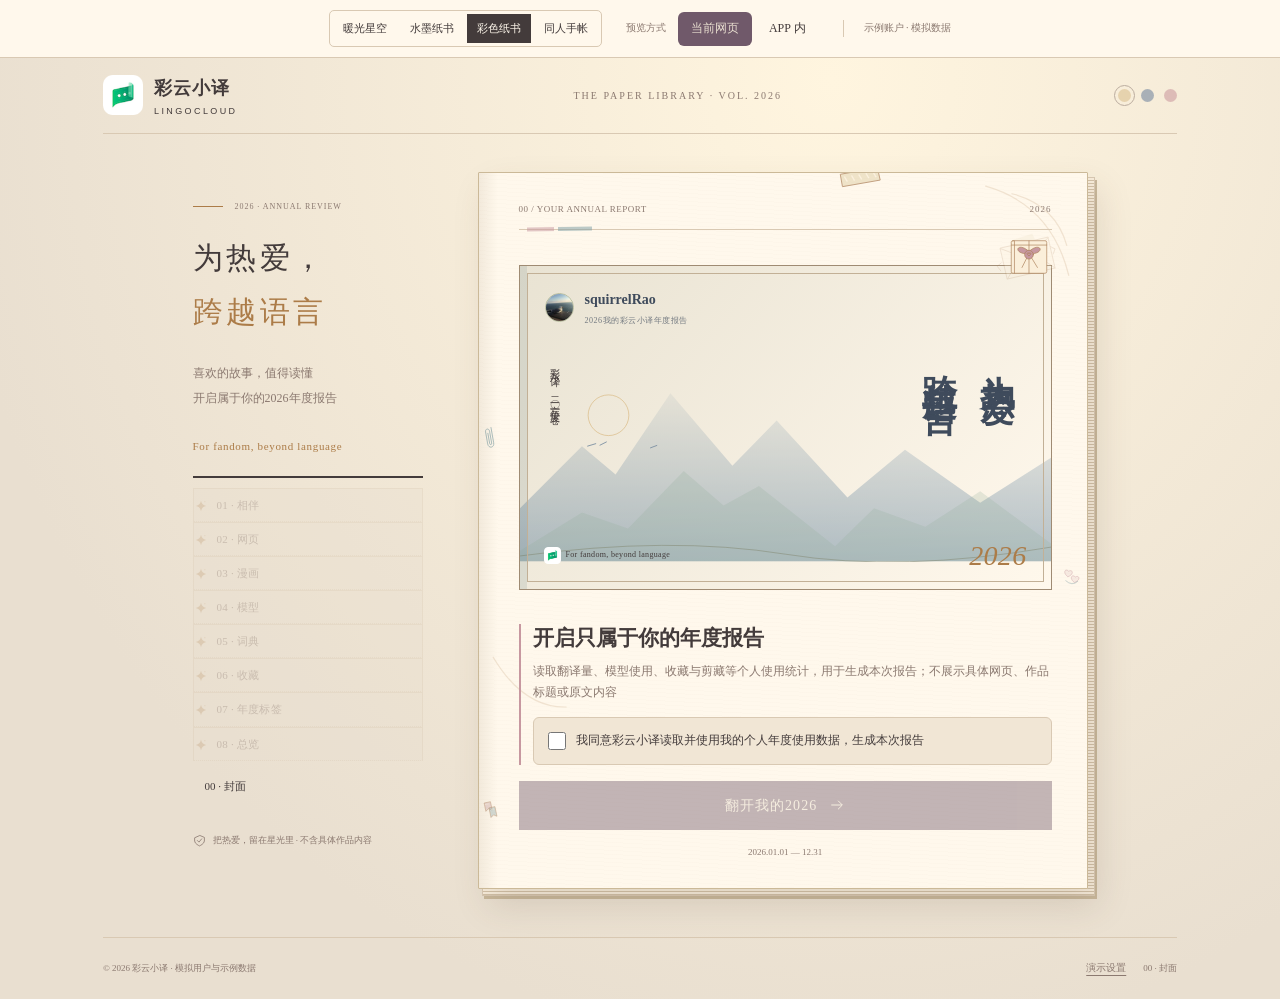
==== color-book.html @ 05dcabaa "Publish four standalone annual report demos" ====
<!doctype html><html lang="zh-CN"><head><meta charset="UTF-8"><meta name="viewport" content="width=device-width, initial-scale=1, viewport-fit=cover"><meta name="theme-color" content="#f4eee5"><meta name="description" content="彩云小译 2026 个人年度报告｜为热爱，跨越语言｜For fandom, beyond language｜喜欢的故事，值得读懂｜全部为示例数据"><title>彩色纸书 · 2026我的彩云小译年度报告 · 为热爱，跨越语言 · 授权封面与报告结构版</title><style>
:root{--bg:#eeece3;--card:#faf8f0;--ink:#253e35;--muted:#747c70;--line:#d4d8ca;--accent:#294e40;--gold:#947342;--soft:#e8ecdf;--hero:#2c4b3e;--heroInk:#f0e9d2;--shadow:#25382b1e;--serif:'Songti SC',STSong,'Noto Serif SC',serif}
*{box-sizing:border-box}body{margin:0;background:var(--bg);color:var(--ink);font:14px/1.65 -apple-system,BlinkMacSystemFont,'PingFang SC','Microsoft YaHei',sans-serif;transition:background .3s,color .3s}body.theme-midnight{--bg:#121622;--card:#1d2333;--ink:#ece6fa;--muted:#a3a7bf;--line:#3c4157;--accent:#b9a9ef;--gold:#c7b179;--soft:#2a3045;--hero:#272c49;--heroInk:#ede6ff;--shadow:#0004}body.theme-velvet{--bg:#281c29;--card:#3c2939;--ink:#f8e4e7;--muted:#c4a7b6;--line:#654453;--accent:#e4a8be;--gold:#d8ae82;--soft:#4d3345;--hero:#542b44;--heroInk:#ffdfdf;--shadow:#0004}
button,input{font:inherit}button{border:0;cursor:pointer;color:inherit}button:disabled{cursor:not-allowed;opacity:.4}button:focus-visible,input:focus-visible,summary:focus-visible,a:focus-visible{outline:2px solid var(--gold);outline-offset:4px}a{color:inherit;text-decoration:none}.icon{width:18px;height:18px;fill:none;stroke:currentColor;stroke-width:1.5;stroke-linecap:round;stroke-linejoin:round}.hidden{display:none!important}.shell{max-width:1440px;margin:auto;padding:0 58px}.topbar{min-height:100px;display:flex;justify-content:space-between;align-items:center;gap:20px;border-bottom:1px solid var(--line)}.brand{display:flex;align-items:center;gap:11px}.brandmark{width:35px;height:35px;display:grid;place-items:center;background:var(--accent);color:var(--bg);border-radius:10px}.brandmark svg{width:25px;height:25px}.brandname{font-size:18px;font-weight:650;letter-spacing:1px}.brandname small{display:block;font:9px/1.2 Arial,sans-serif;letter-spacing:2.4px;margin-top:3px}.edition{font:11px Georgia,serif;letter-spacing:2px;color:var(--muted)}.tools{display:flex;gap:18px;align-items:center}.demo-chip{font-size:10px;color:var(--muted);border:1px solid var(--line);padding:4px 8px}.theme-switch{display:flex;gap:10px}.theme-dot{position:relative;width:18px;height:18px;background:var(--dot);border-radius:50%}.theme-dot[aria-pressed=true]:after{content:'';position:absolute;inset:-4px;border:1px solid var(--muted);border-radius:50%}
.main{min-height:calc(100svh - 162px);display:grid;grid-template-columns:minmax(270px,.85fr) minmax(510px,1.15fr);gap:6vw;align-items:center;padding:40px 0}.eyebrow{font-size:9px;letter-spacing:2px;color:var(--muted);display:flex;align-items:center;gap:12px;margin-bottom:24px}.eyebrow:before{content:'';width:30px;height:1px;background:var(--gold)}h1{font:500 clamp(40px,4.2vw,62px)/1.45 var(--serif);letter-spacing:2px;margin:0}h1 span{color:var(--gold)}.intro-desc{font-size:12px;color:var(--muted);line-height:2.1;max-width:335px;margin:22px 0}.intro-year{font:italic 15px Georgia;color:var(--gold);margin-top:28px}.chapter-list{display:grid;margin-top:42px;max-width:330px}.chapter{display:flex;align-items:center;gap:15px;background:none;text-align:left;padding:10px 0;font-size:12px;color:var(--muted)}.chapter .num{font:11px Georgia;min-width:21px}.chapter-line{width:24px;height:1px;background:var(--line);transition:width .2s}.chapter.active{color:var(--ink);font-weight:600}.chapter.active .chapter-line{width:43px;background:var(--gold)}.chapter-tag{margin-left:auto;font:8px Arial;letter-spacing:1px;color:var(--gold)}.privacy-note{margin-top:30px;display:flex;align-items:center;gap:7px;color:var(--muted);font-size:10px}.privacy-note svg{width:13px;height:13px}.book-wrap{position:relative;min-width:0}.book-wrap:before{content:'';position:absolute;inset:6px -7px -6px 8px;background:var(--card);border:1px solid var(--line);border-radius:4px;transform:rotate(1deg);z-index:-1}.book{min-height:665px;background:var(--card);border:1px solid var(--line);border-radius:4px;box-shadow:0 20px 60px var(--shadow);position:relative}.book:before{content:'';position:absolute;left:11px;top:0;bottom:0;width:1px;background:var(--line);opacity:.6}.page{display:flex;flex-direction:column;min-height:663px;padding:27px 33px 25px 39px;animation:pageIn .25s ease both}@keyframes pageIn{from{opacity:0;transform:translateX(9px)}to{opacity:1;transform:translateX(0)}}.page-top{display:flex;align-items:center;justify-content:space-between;font-size:9px;color:var(--muted);letter-spacing:1.5px;gap:10px;margin-bottom:23px}.page-top span:last-child{font-family:Georgia;letter-spacing:1px}.page-title{font:500 30px/1.5 var(--serif);margin:0;letter-spacing:1px}.page-desc{font-size:12px;color:var(--muted);line-height:1.95;margin:10px 0 21px}.page-footer{display:flex;justify-content:space-between;align-items:center;gap:12px;border-top:1px solid var(--line);padding-top:18px;margin-top:auto}.primary{display:flex;align-items:center;justify-content:center;gap:13px;background:var(--accent);color:var(--bg);border-radius:3px;padding:13px 20px;font-size:12px;letter-spacing:1px}.primary:hover:not(:disabled){filter:brightness(1.09)}.primary svg{width:16px;height:16px}.text-btn{background:none;color:var(--muted);font-size:11px;padding:5px 0}.small-note{font-size:10px;color:var(--muted)}.hint{font-size:10px;color:var(--muted);line-height:1.9}.cover{height:335px;position:relative;background:var(--hero);color:var(--heroInk);padding:29px 30px;overflow:hidden;border-radius:3px;margin:0 -6px 22px}.cover:after{content:'';position:absolute;inset:10px;border:1px solid #dfd3a64d;pointer-events:none}.cover-kicker{font:8px Georgia;letter-spacing:3px;opacity:.7}.cover h2{font:500 36px/1.5 var(--serif);margin:18px 0 0;letter-spacing:3px;position:relative;z-index:1}.cover-year{font:italic 61px Georgia;color:#d1ba84;margin-top:9px;position:relative;z-index:1}.cover-sub{font-size:9px;letter-spacing:1.5px;opacity:.7;margin-top:9px}.portal{position:absolute;width:240px;height:300px;right:-21px;bottom:-8px;color:#dfd3a6}.cover-welcome{font:500 21px/1.7 var(--serif);margin:0 0 8px}.cover-notice{font-size:11px;color:var(--muted);line-height:1.95;margin:0 0 20px}.start-button{width:100%;margin-bottom:12px}.period{font-size:9px;color:var(--muted);line-height:1.8}.stat-hero{display:flex;gap:9px;align-items:baseline;margin:2px 0 8px}.stat-hero strong{font:normal 72px/1.1 Georgia;letter-spacing:-2px}.stat-hero span{font:18px var(--serif);color:var(--gold)}.stat-sub{font-size:11px;color:var(--muted)}.stat-pair{display:grid;grid-template-columns:1fr 1fr;border-top:1px solid var(--line);border-bottom:1px solid var(--line);margin:23px 0 22px;padding:19px 0}.stat-pair>div+div{border-left:1px solid var(--line);padding-left:22px}.stat-pair strong{display:block;font:31px Georgia}.stat-pair strong small{font-size:11px;margin-left:4px}.stat-pair span{font-size:10px;color:var(--muted)}.feature-card{background:var(--soft);padding:17px 19px;border:1px solid var(--line);border-radius:3px;margin-bottom:18px}.feature-card h3{font:500 19px var(--serif);margin:0 0 8px}.feature-card p{font-size:11px;color:var(--muted);line-height:1.9;margin:0}.tool-list{margin:4px 0 22px;display:grid;gap:0}.tool-row{display:flex;align-items:center;gap:15px;border-bottom:1px solid var(--line);padding:19px 0}.tool-symbol{width:37px;height:43px;display:grid;place-items:center;border:1px solid var(--line);color:var(--gold);background:var(--soft);font:25px Georgia;border-radius:7px}.tool-copy{flex:1}.tool-copy strong{font-size:12px;font-weight:500;display:block}.tool-copy small{font-size:10px;color:var(--muted)}.tool-count{font:26px Georgia;text-align:right}.tool-count small{display:block;font:9px sans-serif;color:var(--muted)}.empty-state{background:var(--soft);border:1px solid var(--line);border-radius:3px;padding:30px 23px;margin:10px 0 23px;font-size:12px;color:var(--muted);line-height:2}.empty-state strong{display:block;color:var(--ink);font:21px/1.6 var(--serif);margin-bottom:10px}.details{font-size:10px;color:var(--muted);margin:0 0 20px}.details summary{cursor:pointer;padding:7px 0}.details p{margin:5px 0;line-height:1.9}.declaration-label{font-size:10px;color:var(--muted);margin-bottom:10px}.choices{display:grid;gap:10px;margin-bottom:20px}.choice{display:flex;justify-content:space-between;align-items:center;text-align:left;background:none;padding:12px 15px;border:1px solid var(--line);border-radius:3px;font-size:12px}.choice[aria-checked=true]{border-color:var(--gold);background:var(--soft)}.choice span:last-child{color:var(--gold)}.report-heading{display:flex;align-items:center;justify-content:space-between;margin-bottom:17px}.report-heading h2{font:500 26px/1.6 var(--serif);margin:4px 0 0}.report-emblem{color:var(--gold);font:36px Georgia}.identity-card{background:var(--hero);color:var(--heroInk);padding:23px 25px;margin-bottom:17px;border-radius:3px;position:relative;overflow:hidden}.identity-card:after{content:'✧';position:absolute;right:8px;top:-35px;font:160px Georgia;color:#d1ba842b}.identity-card small{font-size:9px;letter-spacing:2px;opacity:.75}.identity-card h3{font:500 26px/1.6 var(--serif);margin:12px 0;position:relative;z-index:1}.identity-card p{font-size:10px;opacity:.7;margin:0}.report-grid{display:grid;grid-template-columns:repeat(2,1fr);margin-bottom:17px}.report-stat{padding:13px 0;border-bottom:1px solid var(--line)}.report-stat:nth-child(even){padding-left:20px;border-left:1px solid var(--line)}.report-stat strong{display:block;font:24px Georgia}.report-stat strong small{font-size:10px;margin-left:3px}.report-stat span{font-size:10px;color:var(--muted)}.asset-note{font-size:10px;color:var(--muted);line-height:1.8;margin-bottom:20px}.bottom{border-top:1px solid var(--line);min-height:62px;display:flex;justify-content:space-between;align-items:center;gap:15px;color:var(--muted);font-size:9px}.bottom-right{display:flex;gap:17px;align-items:center}.bottom button{background:none;font-size:10px;color:var(--muted);padding:4px 0;text-decoration:underline;text-underline-offset:4px}
.modal-backdrop{position:fixed;inset:0;z-index:10;display:grid;place-items:center;padding:24px;background:#10251d88;backdrop-filter:blur(6px)}.modal{width:min(440px,100%);max-height:90svh;overflow:auto;background:var(--card);border:1px solid var(--line);border-radius:5px;box-shadow:0 20px 80px #0004;padding:32px;position:relative;animation:pageIn .2s}.modal.wide{width:min(780px,100%)}.close{position:absolute;right:12px;top:9px;font-size:24px;color:var(--muted);background:none;padding:3px 6px}.modal h2{font:500 24px/1.6 var(--serif);margin:0 0 8px}.modal p{font-size:11px;color:var(--muted);line-height:1.9}.modal .primary{width:100%}.share-layout{display:grid;grid-template-columns:1fr 1fr;gap:26px;margin-top:18px;align-items:start}.share-card{padding:27px 23px;background:var(--hero);color:var(--heroInk);border:5px double var(--gold);aspect-ratio:3/4;display:flex;flex-direction:column;position:relative}.share-card .share-brand{font-size:9px;letter-spacing:2px;opacity:.8}.share-card .share-year{font:italic 43px Georgia;color:#d1ba84;margin:20px 0 13px}.share-card .share-quote{font:500 24px/1.65 var(--serif);margin:0 0 18px}.share-card .share-numbers{display:grid;gap:8px;font-size:11px;margin-bottom:17px}.share-card .share-bottom{margin-top:auto;padding-top:13px;border-top:1px solid #dfd3a650;font-size:8px;opacity:.7}.share-form .hint{margin-bottom:15px}.share-form .primary{margin-top:20px}.export-status{font-size:10px;line-height:1.8;color:var(--muted);min-height:36px;margin:12px 0}.presets{display:grid;grid-template-columns:repeat(2,1fr);gap:9px;margin:20px 0}.preset{background:var(--soft);border:1px solid var(--line);padding:12px 8px;border-radius:3px;font-size:11px}.preset[aria-pressed=true]{border-color:var(--gold)}.modal ul{font-size:11px;color:var(--muted);padding-left:18px;line-height:2}.toast{position:fixed;bottom:24px;left:50%;transform:translateX(-50%);max-width:90vw;background:var(--ink);color:var(--card);z-index:30;padding:11px 20px;font-size:12px;border-radius:4px;text-align:center}
@media(max-width:1100px){.shell{padding:0 30px}.main{grid-template-columns:minmax(220px,.8fr) minmax(470px,1.2fr);gap:35px}h1{font-size:41px}.edition{display:none}.page{padding-left:32px;padding-right:27px}.chapter-tag{display:none}.cover h2{font-size:33px}.portal{right:-35px}.cover{padding-left:25px}}
@media(max-width:820px){.shell{padding:0 20px}.topbar{min-height:75px}.brandname{font-size:15px}.brandname small{font-size:7px}.brandmark{width:31px;height:31px}.tools{gap:11px}.demo-chip{font-size:8px;padding:3px 6px}.theme-dot{width:15px;height:15px}.theme-switch{gap:9px}.main{display:flex;flex-direction:column;gap:24px;padding:27px 0 30px;min-height:0}.intro{width:100%}.eyebrow{font-size:8px;margin-bottom:12px}h1{font-size:31px;line-height:1.5}h1 br{display:none}h1 span{margin-left:5px}.intro-desc{font-size:11px;max-width:none;line-height:1.9;margin:10px 0 0}.intro-year,.privacy-note{display:none}.chapter-list{display:flex;max-width:none;margin-top:20px;border-bottom:1px solid var(--line)}.chapter{flex:1;display:block;font-size:9px;text-align:center;padding:0 0 10px;position:relative;white-space:nowrap}.chapter .num{display:block;margin-bottom:3px;font-size:9px}.chapter-line{display:none}.chapter.active:after{content:'';position:absolute;left:15%;right:15%;bottom:-1px;height:2px;background:var(--gold)}.book-wrap{width:100%;max-width:570px}.book{min-height:640px}.page{min-height:638px;padding:23px 24px 23px 28px}.page-top{font-size:8px;margin-bottom:20px}.page-title{font-size:27px}.cover{height:325px;padding:27px 25px;margin-bottom:19px}.portal{right:-33px;width:225px;height:290px}.cover h2{font-size:32px}.cover-year{font-size:57px}.cover-sub{font-size:8px}.page-footer{padding-top:17px}.stat-hero strong{font-size:64px}.bottom{min-height:65px;font-size:8px;align-items:flex-start;padding-top:14px}.bottom-right{gap:10px;flex-shrink:0}.share-layout{grid-template-columns:1fr}.share-card{max-width:300px;width:100%;margin:auto}.share-form{padding-top:2px}.modal.wide{max-width:470px}.modal{padding:30px 24px}.report-heading h2{font-size:24px}.identity-card h3{font-size:24px}}
@media(max-width:380px){.shell{padding:0 14px}h1{font-size:28px}.demo-chip{display:none}.page{padding-left:24px;padding-right:19px}.cover h2{font-size:29px}.portal{right:-52px}.stat-pair strong{font-size:26px}.cover-welcome{font-size:19px}.cover-sub{font-size:7px}}
@media(prefers-reduced-motion:reduce){*,*:before,*:after{animation:none!important;transition:none!important}}

.day-strip{display:flex;align-items:center;gap:9px;margin:0 0 19px;color:var(--muted);font-size:10px}.day-strip strong{font:31px Georgia;color:var(--ink);margin-left:2px}.day-strip strong small{font:10px sans-serif;margin-left:5px}.day-strip>span:last-child{margin-left:auto;font-size:9px}.footprint-box{border:1px solid var(--line);border-radius:4px;margin:0 0 13px;overflow:hidden}.footprint-caption{padding:13px 17px 9px;font-size:11px;font-weight:600;display:flex;justify-content:space-between;gap:10px}.footprint-caption span{font-size:9px;font-weight:400;color:var(--muted)}.footprint-tabs{display:grid;grid-template-columns:1fr 1fr;padding:0 16px;border-bottom:1px solid var(--line);gap:12px}.footprint-tabs button{min-height:45px;background:none;font-size:11px;color:var(--muted);border-bottom:2px solid transparent;padding:9px 0;display:flex;align-items:center;justify-content:center;gap:7px}.footprint-tabs button[aria-selected=true]{border-bottom-color:var(--gold);color:var(--ink);font-weight:600}.footprint-tabs button span{color:var(--gold);font-size:17px}.footprint-panel{padding:16px 18px 17px;background:var(--soft);min-height:204px}.footprint-number{display:flex;align-items:center;justify-content:space-between;gap:14px}.footprint-number>div:first-child>strong{font:47px/1.1 Georgia;letter-spacing:-1px}.footprint-number>div:first-child>span{font-size:12px;color:var(--gold);margin-left:6px}.footprint-number small{display:block;font-size:9px;color:var(--muted);margin-top:7px}.footprint-secondary{text-align:right}.footprint-secondary strong{display:block;font:23px Georgia}.footprint-secondary span{font-size:9px;color:var(--muted)}.footprint-picture{font:48px Georgia;color:var(--gold);opacity:.55}.footprint-copy{font-size:10px;color:var(--muted);line-height:1.9;margin:14px 0}.share-card{min-height:430px;aspect-ratio:auto}@media(max-width:380px){.footprint-tabs{gap:7px;padding:0 10px}.footprint-tabs button{font-size:10px}.footprint-panel{padding:15px}.footprint-number>div:first-child>strong{font-size:43px}.day-strip{gap:7px}.day-strip>span:last-child{font-size:8px}}

.share-tagline{font:italic 11px Georgia,serif;opacity:.85;margin-top:8px}
.egg-scene{display:flex;align-items:center;gap:13px;margin:2px 0 17px;min-height:57px}.egg-trigger{position:relative;flex-shrink:0;width:46px;height:46px;display:grid;place-items:center;background:var(--soft);color:var(--gold);border:1px solid var(--line);font:26px Georgia;border-radius:50%;padding:0}.egg-trigger:hover{border-color:var(--gold)}.egg-trigger-0{background:none;border:0;font-size:38px}.egg-trigger-1{border-radius:15px 15px 15px 3px;border-color:var(--gold);font-size:26px}.egg-trigger-2{border:0;background:none;width:50px;height:49px;overflow:hidden}.egg-trigger svg{width:44px;height:44px;display:block;transform:translateY(7px);transition:transform .3s}.discovered .egg-trigger svg{transform:translateY(0)}.egg-trigger-3{border-radius:3px 14px 3px 3px;transform:rotate(-6deg);background:linear-gradient(135deg,var(--soft) 80%,var(--line) 81%);font-size:32px}.egg-trigger-4{width:58px;height:58px;border:3px double var(--gold);font:11px/1.35 var(--serif);transform:rotate(-8deg);background:none}.egg-trigger-4 span{display:block;max-width:28px}.discovered .egg-pop{animation:eggPop .5s ease both}.egg-spark{position:fixed;z-index:40;color:var(--gold);font:16px Georgia;pointer-events:none;animation:eggSpark 1s ease-out forwards}@keyframes eggPop{0%{scale:.7}55%{scale:1.17}100%{scale:1}}@keyframes eggSpark{from{opacity:1;transform:translate(-50%,-50%) scale(.5)}to{opacity:0;transform:translate(var(--dx),var(--dy)) scale(1.2)}}
.footprint-panel{min-height:150px}.choices{grid-template-columns:1fr 1fr;gap:8px}.choice{min-height:53px;font-size:11px;padding:10px 12px;gap:7px}.choice-blank{border-style:dashed}.quote-blank{min-height:72px}.share-quote-blank{min-height:66px}.report-grid{grid-template-columns:repeat(3,1fr)}.report-stat:nth-child(n){padding:12px 0;border-left:0}.report-stat:nth-child(3n+2),.report-stat:nth-child(3n+3){padding-left:12px;border-left:1px solid var(--line)}.report-stat:last-child{grid-column:1/-1;display:flex;gap:12px;align-items:center;border-left:0;padding-left:0}.report-stat strong{font-size:23px}.report-stat span{font-size:9px}.share-all-grid{display:grid;grid-template-columns:1fr 1fr;margin:3px 0 22px}.share-all-grid .report-stat:nth-child(n){padding:10px 0;border-left:0;border-color:#dfd3a633}.share-all-grid .report-stat:nth-child(even){padding-left:13px}.share-all-grid .report-stat:last-child{grid-column:auto;display:block}.share-all-grid .report-stat strong{font:22px Georgia}.share-all-grid .report-stat strong small{font-size:9px}.share-all-grid .report-stat span{font-size:9px;color:var(--heroInk);opacity:.65}.share-card{min-height:650px;aspect-ratio:auto}.share-card .share-quote{font-size:22px;line-height:1.6}.share-card .share-year{margin:14px 0 14px;font-size:40px}.share-form .primary{margin-top:18px}.asset-note{font-size:9px}
@media(max-width:820px){.share-layout{grid-template-areas:'controls' 'card';gap:18px}.share-card{grid-area:card;max-width:340px}.share-form{grid-area:controls}.share-form .primary{margin-top:8px}.share-form .hint{margin:0 0 10px}.export-status{min-height:20px;margin:8px 0}.report-stat strong{font-size:21px}}
@media(max-width:380px){.choices{grid-template-columns:1fr}.choice{min-height:42px}.day-strip{flex-wrap:wrap}.day-strip>span:last-child{margin-left:0}.share-all-grid .report-stat strong{font-size:20px}}
.scene-nav{max-width:330px;width:100%;margin-top:27px}.scene-orbit{position:relative;width:100%;height:315px}.scene-orbit-ring{position:absolute;width:75%;height:72%;left:12.5%;top:11%;border:1px dashed var(--line);border-radius:50%;pointer-events:none}.scene-menu-center{position:absolute;left:50%;top:46%;transform:translate(-50%,-50%);width:158px;height:140px;background:none;padding:0;z-index:1}.scene-mark{width:100%;height:100%;display:block;overflow:visible}.scene-stop{position:absolute;left:var(--x);top:var(--y);transform:translate(-50%,-50%);display:flex;flex-direction:column;align-items:center;justify-content:center;width:74px;min-height:55px;border:1px solid var(--line);background:var(--bg);border-radius:14px;color:var(--muted);font-size:10px;gap:4px;z-index:2;padding:7px 2px}.scene-stop-spark{width:19px;height:19px;opacity:.6}.scene-stop-spark svg{width:100%;height:100%}.scene-stop.active{background:var(--accent);color:var(--bg);border-color:var(--accent)}.scene-stop.active .scene-stop-spark{opacity:1}.scene-stop:hover{border-color:var(--gold)}.scene-menu-toggle{display:none}.brand-guide{padding:8px 12px 7px 0;margin:8px 0 21px;background:color-mix(in srgb,var(--soft) 52%,transparent);border-radius:6px;gap:7px;min-height:112px}.scene-trigger{width:135px;height:112px;flex-shrink:0;background:none;border:0;padding:0;cursor:pointer}.scene-trigger:focus-visible{outline:2px solid var(--gold);outline-offset:0;border-radius:12px}.brand-guide .brand-guide .brand-nuzzle .scene-mark{animation:catNuzzle .55s ease both}@keyframes catNuzzle{0%,100%{rotate:0deg}35%{rotate:-7deg}70%{rotate:5deg}}
.quiet-scene{position:relative;overflow:hidden;border:1px solid #ddcdb1;border-radius:3px;background:#f1e7d3;min-height:125px;margin:13px 0 15px;color:#b99c61}.quiet-line{position:absolute;inset:9px;border:1px solid #dfd1b8;pointer-events:none}.quiet-scene-object{position:absolute;right:9px;bottom:1px;width:143px;height:94px}.quiet-star{position:absolute;left:22px;top:18px;font:24px Georgia;opacity:.7}.quiet-spark{position:absolute;left:25px;bottom:17px;width:16px;height:16px;opacity:.45;transform:rotate(-18deg)}.quiet-spark svg{width:100%;height:100%}.quiet-share{min-height:111px;margin-top:6px}.quiet-share .quiet-scene-object{width:126px;height:83px}.identity-card:has(.quiet-scene):after{display:none}.share-year{display:flex;align-items:center;justify-content:space-between;gap:8px}.share-year-cat{display:block;width:94px;height:76px;margin-top:-8px;margin-bottom:-8px}.share-card:has(.quiet-scene){min-height:700px}.intro-year{margin-bottom:0}
@media(max-width:1100px){.scene-menu-center{width:130px;height:118px}.scene-stop{width:66px;font-size:9px}.scene-trigger{width:115px;height:103px}.brand-guide{min-height:104px}}
@media(max-width:820px){.scene-nav{max-width:none;margin-top:17px}.scene-menu-toggle{display:flex;align-items:center;gap:11px;padding:4px 14px 4px 4px;background:var(--card);border:1px solid var(--line);border-radius:6px;width:100%;text-align:left}.scene-menu-toggle>span:first-child{width:69px;height:55px;display:block}.scene-menu-toggle strong{display:block;font-size:12px;font-weight:500}.scene-menu-toggle small{display:block;font-size:9px;color:var(--muted);margin-top:2px}.scene-toggle-arrow{margin-left:auto;color:var(--gold)}.scene-orbit{display:none;max-width:310px;margin:8px auto 0;height:293px}.scene-nav.menu-open .scene-orbit{display:block;animation:pageIn .2s ease}.scene-nav.menu-open .scene-toggle-arrow{transform:rotate(180deg)}.scene-menu-center{width:150px;height:133px}.scene-stop{width:71px;min-height:53px;font-size:10px}.scene-trigger{width:125px;height:106px}.brand-guide{min-height:108px;gap:3px}.quiet-report{min-height:121px}}
@media(max-width:380px){.scene-trigger{width:103px;height:98px}.scene-orbit{height:280px}.scene-stop{width:66px}.scene-menu-center{width:135px;height:120px}}
.brandmark{width:40px;height:40px;background:transparent;border-radius:10px}.brandmark img{display:block;width:100%;height:100%;object-fit:contain}.cover-sub{display:flex;align-items:center;gap:8px;position:relative;z-index:1;opacity:1}.cover-logo{width:24px;height:24px;object-fit:contain;border-radius:5px}.share-brand{display:flex;align-items:center;gap:8px;letter-spacing:.6px!important;line-height:1.6}.share-brand-logo{width:32px;height:32px;flex-shrink:0;border-radius:6px;object-fit:contain}@media(max-width:820px){.brandmark{width:35px;height:35px}.cover-logo{width:22px;height:22px}}/* Personal annual book — eight chapters */
.page{position:relative;isolation:isolate;overflow:hidden;--light-x:76%;--light-y:28%}.page>*{position:relative;z-index:1}.page:after{content:'';position:absolute;inset:0;pointer-events:none;z-index:2;background:radial-gradient(ellipse at var(--light-x) var(--light-y),#ffd79155 0, #ffe4ae15 30%,transparent 65%);opacity:0;transition:opacity .6s}.page.magic-on:after{opacity:1}.person{display:flex;align-items:center;gap:11px;min-width:0}.person img{display:block;object-fit:cover;border-radius:50%;flex-shrink:0;border:1px solid #b5bc9c}.person strong{font-size:13px;font-weight:600;display:block;overflow-wrap:anywhere}.person small{font-size:9px;opacity:.7;display:block;margin-top:3px;letter-spacing:.5px}.person-compact{margin:-8px 0 21px;padding-bottom:12px;border-bottom:1px solid var(--line);gap:8px;color:var(--muted)}.person-compact img{width:25px;height:25px}.person-compact strong{font-size:10px;font-weight:400}.person-cover{color:var(--heroInk);margin-bottom:25px}.person-cover img{width:40px;height:40px}.person-cover strong{font-size:14px}.cover{height:400px}.cover h2{margin-top:11px}.cover-year{font-size:54px}.cover-kicker{letter-spacing:1.5px;position:relative;z-index:1}.cover .person{position:relative;z-index:1}.cover .portal{opacity:.65;right:-44px;bottom:-12px}.cover-welcome{font-size:18px}.day-strip{margin:12px 0 2px}.person-report{margin:0 0 22px}.person-report img{width:55px;height:55px}.person-report strong{font-size:20px;font-family:var(--serif)}.person-share{margin:22px 0 20px}.person-share img{width:40px;height:40px}.person-share strong{font-size:14px}.person-share small{font-size:8px}.page-top{margin-bottom:19px}.scene-nav{max-width:330px}.scene-orbit{height:350px}.scene-orbit-ring{width:86%;height:84%;left:7%;top:8%}.scene-stop{width:62px;min-height:52px;font-size:9px;gap:2px;padding:5px 1px}.scene-stop-spark{width:16px;height:16px}.scene-menu-center{width:132px;height:120px;top:49%}.visual-egg{min-height:108px;position:relative;justify-content:center;background:none;margin:12px 0 18px;isolation:isolate;overflow:visible;flex-shrink:0}.visual-egg .scene-trigger{width:126px;height:106px;touch-action:none;user-select:none;-webkit-user-select:none;cursor:grab;position:relative;z-index:2;transition:filter .4s}.visual-egg .scene-trigger:active{cursor:grabbing}.light-orbit{position:absolute;left:50%;top:55%;width:170px;height:50px;transform:translate(-50%,-50%) rotate(-8deg);border:1px solid var(--line);border-radius:50%;opacity:.5;transition:transform .7s,box-shadow .7s}.magic-on .light-orbit{transform:translate(-50%,-50%) rotate(13deg);box-shadow:0 0 28px #eec77f66}.magic-on .scene-trigger{filter:drop-shadow(10px 8px 6px #66533533)}.paper-star{position:absolute;width:9px;height:9px;background:var(--gold);clip-path:polygon(50% 0,60% 39%,100% 50%,60% 61%,50% 100%,40% 61%,0 50%,40% 39%);opacity:.3;transition:transform .7s,opacity .7s}.star-a{left:calc(50% - 95px);top:30%;transform:rotate(15deg)}.star-b{right:calc(50% - 105px);top:70%;width:14px;height:14px}.magic-on .star-a{opacity:1;transform:rotate(100deg) scale(1.6)}.magic-on .star-b{opacity:1;transform:rotate(-45deg) scale(1.4)}.reading-scene{height:112px;position:relative;margin:0 0 18px;background:var(--soft);border:1px solid var(--line);overflow:hidden;border-radius:3px}.paper-sheet{width:65%;margin:13px auto;padding:14px 21px;border:1px solid var(--line);background:var(--card);transform:rotate(-4deg);box-shadow:4px 5px 0 var(--line);transition:transform .6s,box-shadow .6s}.paper-sheet i{display:block;width:95%;height:1px;background:var(--gold);margin-bottom:9px;opacity:.5}.paper-sheet i:nth-child(2){width:70%}.paper-sheet i:nth-child(4){width:83%}.reading-glow{position:absolute;inset:0;background:linear-gradient(115deg,transparent 30%,#ffe5ab66 48%,transparent 65%);transform:translateX(-110%);transition:transform .9s}.magic-on .reading-glow{transform:translateX(20%)}.magic-on .paper-sheet{transform:rotate(1deg);box-shadow:7px 9px 10px #79654133}.comic-scene{height:202px;display:grid;grid-template-columns:1fr 1fr;grid-template-rows:1fr 1fr;gap:8px;margin:4px 0 26px;transform:rotate(-1deg)}.comic-scene>div{position:relative;overflow:hidden;border:1px solid var(--line);background:var(--soft);transition:background .6s,box-shadow .6s}.comic-scene>div:first-child{grid-row:1/3;background:var(--hero)}.comic-moon{position:absolute;width:55px;height:55px;border-radius:50%;background:#d4c493;top:25px;left:25%;box-shadow:0 0 0 10px #d4c49315}.comic-hill{position:absolute;width:150px;height:130px;background:var(--gold);opacity:.35;transform:rotate(35deg);bottom:-105px;left:-10px}.bubble{position:absolute;border:1px solid var(--gold);border-radius:50%;width:43px;height:25px;background:var(--card);opacity:.8;right:12px;top:15px}.bubble:after{content:'';position:absolute;right:6px;bottom:-5px;width:7px;height:7px;border-right:1px solid var(--gold);border-bottom:1px solid var(--gold);transform:skewY(35deg);background:var(--card)}.b1{top:auto;bottom:26px;width:60px;height:38px}.b3{right:auto;left:18px}.comic-star{position:absolute;right:20px;bottom:14px;width:19px;height:19px;background:var(--gold);clip-path:polygon(50% 0,60% 39%,100% 50%,60% 61%,50% 100%,40% 61%,0 50%,40% 39%)}.magic-on .comic-scene>div{box-shadow:inset 0 0 45px #dfbe7655}.magic-on .comic-moon{box-shadow:0 0 35px #ffd78b88}.model-list{list-style:none;padding:0;margin:2px 0 15px}.model-list li{display:flex;gap:12px;align-items:center;min-height:49px;border-bottom:1px solid var(--line);padding:9px 0}.model-rank{font:12px Georgia;color:var(--gold);width:20px;flex-shrink:0}.model-main{flex:1;min-width:0;font-size:12px}.model-list strong{font:19px Georgia;white-space:nowrap}.model-list strong small{font:9px sans-serif;margin-left:4px;color:var(--muted)}.model-track{display:block;width:100%;height:3px;margin-top:8px;background:var(--soft)}.model-track i{display:block;height:100%;background:var(--gold);opacity:.6;transition:box-shadow .6s,opacity .6s}.magic-on .model-track i{box-shadow:0 0 8px #e4c177;opacity:1}.model-list-compact li{min-height:34px;padding:6px 0;gap:8px}.model-list-compact .model-main{font-size:10px}.model-list-compact strong{font-size:15px}.model-list-compact .model-track{display:none}.report-models h3{font:18px var(--serif);margin:15px 0 10px}.magic-on .tool-symbol{box-shadow:5px 6px 0 #ae8a5530}.tool-symbol{transition:box-shadow .6s}.collection-art{height:130px;display:flex;justify-content:center;align-items:center;margin-top:15px}.collection-art span{display:block;width:85px;height:100px;border:1px solid var(--gold);background:var(--soft);transform:rotate(-15deg);position:relative;transition:transform .6s,box-shadow .6s}.collection-art span:before{content:'';position:absolute;top:17px;right:14px;width:14px;height:28px;background:var(--gold);clip-path:polygon(0 0,100% 0,100% 100%,50% 75%,0 100%);opacity:.6}.collection-art span:after{content:'';position:absolute;left:12px;right:12px;bottom:24px;height:15px;border-top:1px solid var(--line);border-bottom:1px solid var(--line)}.collection-art span:nth-child(2){transform:rotate(3deg);margin-left:-35px;margin-top:-12px}.collection-art span:nth-child(3){transform:rotate(16deg);margin-left:-35px}.magic-on .collection-art span:first-child{transform:translate(-15px,0) rotate(-24deg);box-shadow:4px 7px 7px #51412526}.magic-on .collection-art span:last-child{transform:translate(15px,-5px) rotate(25deg);box-shadow:4px 7px 7px #51412526}.afterword-preview{padding:10px 16px;border:1px solid var(--line);min-height:85px;background:var(--soft);margin:0 0 4px}.afterword-preview h3{font:19px/1.8 var(--serif);font-weight:400;margin:11px 0}.afterword-preview .quiet-scene{margin:0;min-height:110px}.share-models h4{font-size:10px;font-weight:400;margin:0}.share-models .model-list li{border-color:#dfd3a633}.share-models .model-rank,.share-models small{color:var(--heroInk);opacity:.7}.share-models .empty-state{font-size:9px;color:var(--ink)}.share-card{min-height:0}.share-year{margin-top:5px!important}.share-all-grid{margin-bottom:15px}.share-bottom{margin-top:18px!important}.report-grid .report-stat:last-child{grid-column:auto;display:block}.report-grid{grid-template-columns:1fr 1fr}.report-grid .report-stat:nth-child(n){border-left:0;padding:12px 0}.report-grid .report-stat:nth-child(even){padding-left:15px;border-left:1px solid var(--line)}.report-grid .report-stat span{font-size:10px}.identity-card{padding:20px}.identity-card h3{font-size:23px}.choices{grid-template-columns:1fr;gap:7px}.choice{min-height:43px;font-size:12px}.stat-hero strong{font-size:66px}.page-footer{padding-top:16px}.page-desc{margin-bottom:20px}
@media(max-width:1100px){.scene-stop{width:58px;font-size:8px}.scene-orbit{height:330px}.person-cover{margin-bottom:20px}}
@media(max-width:820px){.scene-nav{max-width:none}.scene-orbit{max-width:320px;width:calc(100% - 20px);height:330px;margin:15px auto 0}.scene-menu-center{width:128px;height:112px}.scene-stop{width:62px;font-size:9px}.cover{height:390px}.cover h2{font-size:31px}.cover .portal{right:-45px}.person-cover img{width:37px;height:37px}.person-cover{margin-bottom:22px}.person-report strong{font-size:18px}.person-share{margin-top:20px}.intro-desc{max-width:100%}.visual-egg{margin:12px 0 16px}.page-title{font-size:27px}.model-main{font-size:11px}.model-list strong{font-size:18px}.stat-hero strong{font-size:58px}.share-card{padding:23px 19px}.share-card .share-quote{font-size:22px}.collection-art{height:140px}}
@media(max-width:380px){.cover{padding:23px 20px}.cover h2{font-size:29px}.cover-year{font-size:52px}.person-cover strong{font-size:12px}.person-cover small{font-size:8px}.cover-kicker{font-size:7px}.cover-sub span{font-size:8px}.cover-welcome{font-size:16px}.model-main{font-size:10px}.model-list li{gap:8px}.person-report strong{font-size:17px}.scene-orbit{width:calc(100% - 10px);height:315px}.scene-stop{width:57px;font-size:8px}.primary{padding:12px 13px;font-size:11px}.stat-hero strong{font-size:52px}}
/* Official model logos and best partner */
.model-logo{display:block;width:30px;height:30px;border-radius:8px;object-fit:contain;flex-shrink:0;background:#fff}.model-list li{gap:10px}.model-list-compact .model-logo{width:23px;height:23px;border-radius:6px}.best-model{position:relative;display:flex;align-items:center;gap:16px;min-height:106px;padding:20px;background:var(--soft);border:1px solid var(--line);border-radius:5px;overflow:hidden;isolation:isolate}.best-model>img{width:58px;height:58px;object-fit:contain;background:white;border-radius:14px;flex-shrink:0;box-shadow:0 5px 14px #182b2020;position:relative;z-index:1}.best-model strong{display:block;font:20px/1.5 var(--serif);position:relative;z-index:1}.best-model small{display:block;font-size:10px;color:var(--muted);margin-top:5px;position:relative;z-index:1}.best-model-halo{position:absolute;width:135px;height:135px;background:radial-gradient(circle,#d6bc7766,transparent 65%);right:-30px;top:-30px}.best-empty{font-size:22px;gap:12px}.share-models .best-model{min-height:83px;padding:13px;margin:10px 0 19px;background:#ffffff09;border-color:#dfd3a633}.share-models .best-model>img{width:42px;height:42px;border-radius:10px}.share-models .best-model strong{font-size:17px}.share-models .best-model small{font-size:9px;color:var(--heroInk);opacity:.7}.share-models .best-model-halo{opacity:.3}.share-models .full-model-label{opacity:.7;padding-top:4px}.share-models .model-list li{gap:7px}.share-models .model-list .model-main{font-size:9px}.share-models .model-list strong{font-size:13px}.share-models .model-list .model-rank{width:16px;font-size:10px}
/* Face states are SVG layers; no captions or messages. */
.scene-hover,.scene-active,.scene-shine{display:none}.reactive-scene .scene-motion{transform-box:fill-box;transform-origin:50% 85%;transition:transform .25s cubic-bezier(.2,.8,.2,1)}.scene-trigger:hover .scene-motion,.scene-trigger:focus-visible .scene-motion,.scene-menu-center:hover .scene-motion{transform:translateY(-5px) rotate(-5deg) scale(1.025)}.scene-trigger:hover:not([aria-pressed=true]) .scene-rest,.scene-trigger:focus-visible:not([aria-pressed=true]) .scene-rest,.scene-menu-center:hover:not([aria-pressed=true]) .scene-rest{display:none}.scene-trigger:hover:not([aria-pressed=true]) .scene-hover,.scene-trigger:focus-visible:not([aria-pressed=true]) .scene-hover,.scene-menu-center:hover:not([aria-pressed=true]) .scene-hover,.scene-trigger:hover .scene-shine,.scene-menu-center:hover .scene-shine{display:inline}.scene-trigger[aria-pressed=true] .scene-rest,.scene-menu-center[aria-pressed=true] .scene-rest{display:none}.scene-trigger[aria-pressed=true] .scene-active,.scene-menu-center[aria-pressed=true] .scene-active,.scene-trigger[aria-pressed=true] .scene-shine,.scene-menu-center[aria-pressed=true] .scene-shine{display:inline}.scene-trigger:active .scene-motion{transform:translateY(3px) scale(.94,1.04)}.scene-tap .scene-motion{animation:sceneHello .72s ease both}.egg-kind-1 .scene-tap .scene-motion{animation:sceneRead .75s ease both}.egg-kind-2 .scene-tap .scene-motion{animation:sceneJump .7s ease both}.egg-kind-3 .scene-tap .scene-motion{animation:sceneSpin .8s ease both}.egg-kind-4 .scene-tap .scene-motion{animation:scenePeek .75s ease both}.egg-kind-5 .scene-tap .scene-motion{animation:scenePounce .75s ease both}.egg-kind-6 .scene-tap .scene-motion{animation:sceneWake .8s ease both}.egg-kind-7 .scene-tap .scene-motion{animation:sceneStamp .75s ease both}@keyframes sceneHello{0%,100%{transform:rotate(0)}35%{transform:translateY(-8px) rotate(-12deg)}65%{transform:rotate(8deg)}}@keyframes sceneRead{0%,100%{transform:rotate(0)}30%,70%{transform:translateY(4px) rotate(6deg)}50%{transform:translateY(-4px) rotate(-4deg)}}@keyframes sceneJump{0%,100%{transform:scale(1)}20%{transform:scale(1.06,.9)}50%{transform:translateY(-22px) rotate(5deg)}75%{transform:scale(1.1,.86)}}@keyframes sceneSpin{0%,100%{transform:rotate(0)}30%{transform:rotate(-16deg) translateX(-5px)}70%{transform:rotate(14deg) translateX(5px)}}@keyframes scenePeek{0%,100%{transform:translateY(0)}40%{transform:translateY(-9px) rotate(-14deg)}75%{transform:translateY(-5px) rotate(8deg)}}@keyframes scenePounce{0%,100%{transform:translateX(0)}30%{transform:translateX(-14px) rotate(-9deg)}65%{transform:translateX(18px) rotate(11deg)}}@keyframes sceneWake{0%,100%{transform:scale(1)}50%{transform:translateY(-7px) scale(1.08,1.04) rotate(-5deg)}}@keyframes sceneStamp{0%,100%{transform:translateY(0)}30%{transform:translateY(-15px) rotate(-5deg)}60%{transform:translateY(8px) scale(1.1,.9)}}
/* Eight different discoveries, retained as toggleable visual states. */
.egg-decoration{position:absolute;width:230px;height:131px;left:50%;top:50%;transform:translate(-50%,-50%) scale(.82);opacity:0;pointer-events:none;color:var(--gold);z-index:1;transition:opacity .5s,transform .7s}.egg-decoration>svg{width:100%;height:100%;overflow:visible}.magic-on .egg-decoration{opacity:.8;transform:translate(-50%,-50%) scale(1)}.page[data-chapter="0"] .cover:before{content:'';position:absolute;inset:0;opacity:0;background:radial-gradient(circle at 78% 16%,#fff0bd 0 1px,transparent 2px),radial-gradient(circle at 68% 35%,#fff0bd 0 2px,transparent 3px),radial-gradient(circle at 82% 52%,#fff0bd 0 1px,transparent 2px),radial-gradient(circle at 52% 19%,#fff0bd 0 1px,transparent 2px),radial-gradient(circle at 89% 28%,#fff0bd 0 2px,transparent 3px),radial-gradient(ellipse at 80% 20%,#c4d9bc35,transparent 75%);transition:opacity .8s}.page[data-chapter="0"].magic-on .cover:before{opacity:1}.page[data-chapter="0"].magic-on .cover-year{text-shadow:0 0 25px #f6d68677}.page[data-chapter="0"].magic-on .fx-0 svg{stroke-dasharray:300;animation:drawConstellation 1.1s ease both}@keyframes drawConstellation{from{stroke-dashoffset:300;opacity:0}to{stroke-dashoffset:0;opacity:1}}.page[data-chapter="1"].magic-on .paper-sheet{transform:translate(6px,-5px) rotate(5deg);box-shadow:-7px 9px 0 var(--line),-14px 17px 0 #b8bda955}.page[data-chapter="1"].magic-on .fx-leaf{animation:paperFloat 1s ease both;transform-box:fill-box;transform-origin:center}.page[data-chapter="1"].magic-on .leaf-b{animation-delay:.1s}@keyframes paperFloat{from{opacity:0;transform:translateY(25px) rotate(-20deg)}to{opacity:1;transform:translateY(-6px) rotate(8deg)}}.page[data-chapter="2"].magic-on .comic-scene{transform:rotate(1deg)}.comic-scene{transition:transform .6s}.page[data-chapter="2"].magic-on .comic-scene>div:nth-child(2){background-image:radial-gradient(var(--gold) .6px,transparent .8px);background-size:7px 7px}.page[data-chapter="2"].magic-on .comic-scene>div:last-child .bubble{transform:translateX(8px) rotate(-8deg)}.bubble{transition:transform .6s}.page[data-chapter="2"].magic-on .comic-rays{animation:comicReveal .6s ease both;stroke-width:2.5}.page[data-chapter="2"].magic-on .comic-flash{animation:comicReveal .8s ease both}@keyframes comicReveal{from{opacity:0;transform:scale(.5);transform-origin:center}to{opacity:1;transform:scale(1)}}.orbit-model{position:absolute;border-radius:7px;background:#fff;box-shadow:0 4px 8px #24382a22;transform:scale(0);transition:transform .6s}.orbit-model-0{left:7px;top:53px}.orbit-model-1{right:12px;top:22px}.orbit-model-2{right:26px;bottom:6px}.magic-on .orbit-model-0{transform:translateY(-10px) rotate(-12deg) scale(1)}.magic-on .orbit-model-1{transform:translateY(9px) rotate(14deg) scale(1)}.magic-on .orbit-model-2{transform:translateX(-8px) rotate(-9deg) scale(1)}.page[data-chapter="3"].magic-on .model-logo{transform:translateY(-2px);box-shadow:0 3px 9px #c5ac6d77}.model-logo{transition:transform .5s,box-shadow .5s}.page[data-chapter="3"].magic-on .model-track i{background:linear-gradient(90deg,var(--gold),#cfddac,var(--gold))}.page[data-chapter="4"].magic-on .flower-bloom{animation:flowerGrow .85s ease both;transform-origin:50% 100%}.page[data-chapter="4"].magic-on .tool-row:nth-child(2) .tool-symbol{transform:rotate(-7deg)}.page[data-chapter="4"].magic-on .tool-row:nth-child(3) .tool-symbol{transform:rotate(7deg)}.tool-symbol{transition:box-shadow .6s,transform .6s}@keyframes flowerGrow{from{opacity:0;transform:scale(0)}to{opacity:.65;transform:scale(1)}}.page[data-chapter="5"].magic-on .fx-bookmark{animation:bookmarkFall .8s ease both;transform-box:fill-box;transform-origin:center}.page[data-chapter="5"].magic-on .bm-b{animation-delay:.1s}@keyframes bookmarkFall{from{opacity:0;transform:translateY(-32px) rotate(25deg)}to{opacity:.8;transform:translateY(5px) rotate(-8deg)}}.page[data-chapter="6"].magic-on:after{background:radial-gradient(ellipse at var(--light-x) var(--light-y),#c4d5f253,transparent 70%)}.page[data-chapter="6"].magic-on .afterword-preview{box-shadow:inset 0 0 34px #a8bdcf33;border-color:#adb7bb}.afterword-preview{transition:box-shadow .7s,border-color .7s}.page[data-chapter="6"].magic-on .fx-moon{animation:moonRise 1.1s ease both}.page[data-chapter="6"] .egg-decoration{color:#aab6bf}@keyframes moonRise{from{transform:translateY(28px) rotate(-30deg);opacity:0}to{transform:translateY(-4px) rotate(0);opacity:1}}.page[data-chapter="7"].magic-on .fx-7 svg{animation:sealPrint .6s ease both;transform-origin:78% 50%}.page[data-chapter="7"].magic-on .best-model{box-shadow:inset 0 0 30px #d8bd6933}.page[data-chapter="7"].magic-on .report-stat strong{color:var(--gold);text-shadow:0 0 12px #c6a35f25}.report-stat strong{transition:color .6s,text-shadow .6s}.page[data-chapter="7"].magic-on .report-emblem{transform:rotate(25deg) scale(1.15)}.report-emblem{transition:transform .6s}.page[data-chapter="7"].magic-on .report-grid{background-image:linear-gradient(115deg,transparent 30%,#e9cd8722 50%,transparent 70%)}@keyframes sealPrint{0%{opacity:0;transform:scale(1.7) rotate(-18deg)}65%{opacity:1;transform:scale(.9) rotate(8deg)}100%{opacity:1;transform:scale(1) rotate(-7deg)}}
@media(max-width:820px){.model-list li{gap:8px}.model-logo{width:28px;height:28px}.model-rank{width:17px}.model-main{font-size:10px}.best-model{gap:12px;padding:17px}.best-model strong{font-size:19px}.share-models .best-model{gap:10px}.share-models .model-list li{gap:5px}.share-models .model-list .model-logo{width:20px;height:20px}}
@media(max-width:380px){.model-main{font-size:9px}.model-list strong{font-size:16px}.model-logo{width:25px;height:25px}.model-list li{gap:6px}.best-model strong{font-size:17px}.best-model small{font-size:9px}.best-model>img{width:48px;height:48px}.best-model{gap:10px;padding:14px}}
/* Data leads; illustrations stay as small discoveries below the metrics. */
:root{--muted:#58685d}body.theme-midnight{--muted:#bcc4d6}body.theme-velvet{--muted:#d6bcca}.page{padding-top:28px}.page-title{font-size:32px;line-height:1.45;font-weight:600;letter-spacing:.3px}.page-desc{font-size:14px;line-height:1.8;margin:10px 0 23px}.page-top{font-size:10px;letter-spacing:1px}.person-compact{margin-bottom:21px}.person-compact strong{font-size:11px}.stat-hero{gap:12px;margin:9px 0 4px;line-height:1.05}.stat-hero strong{font-size:96px;line-height:1.08;font-weight:600;letter-spacing:-3px;font-variant-numeric:tabular-nums;color:var(--ink)}.stat-hero>span{font-size:24px;color:var(--ink);font-weight:500}.stat-sub{font-size:14px;color:var(--ink);margin:10px 0 24px;font-weight:500}.stat-pair{padding:22px 0;margin:15px 0 22px}.stat-pair strong{font-size:46px;line-height:1.2;font-weight:600;letter-spacing:-1px;font-variant-numeric:tabular-nums}.stat-pair strong small{font:13px -apple-system,BlinkMacSystemFont,'PingFang SC',sans-serif;letter-spacing:0;margin-left:5px}.stat-pair span{display:block;font-size:13px;color:var(--ink);margin-top:9px}.stat-pair>div+div{padding-left:18px}.day-strip{font-size:13px;margin:14px 0 8px;color:var(--ink)}.day-strip strong{font-size:49px;font-weight:600}.day-strip strong small{font-size:13px}.cover-welcome{font-size:20px;font-weight:600}.cover{height:365px}.cover .portal{width:175px;height:220px;right:-12px;opacity:.25}.cover-year{font-size:43px;opacity:.8}.cover h2{font-size:35px;font-weight:600}.cover .person{margin-bottom:20px}.cover-kicker{opacity:.9}.reading-scene{height:65px;margin:3px 0 2px;background:none;opacity:.42}.paper-sheet{width:46%;padding:8px 14px;margin:6px auto}.paper-sheet i{margin-bottom:5px}.paper-sheet i:last-child{display:none}.comic-scene{height:85px;grid-template-columns:1.2fr 1fr 1fr;grid-template-rows:1fr;margin:8px 0 3px;opacity:.48}.comic-scene>div:first-child{grid-row:auto;background:var(--soft)}.comic-moon{width:29px;height:29px;top:12px;left:21%}.comic-scene .b1{width:32px;height:21px;bottom:10px}.comic-hill{height:100px;bottom:-80px}.bubble{width:31px;height:19px;top:10px}.collection-art{height:66px;margin:7px 0 4px;opacity:.4}.collection-art span{width:53px;height:60px}.collection-art span:nth-child(2),.collection-art span:nth-child(3){margin-left:-19px}.collection-art span:before{width:8px;height:18px;right:8px;top:8px}.collection-art span:after{left:8px;right:8px;bottom:12px;height:10px}.visual-egg{min-height:78px;justify-content:flex-end;margin:10px 0 17px;padding-right:22px}.visual-egg .scene-trigger{width:89px;height:76px}.visual-egg .light-orbit{left:auto;right:9px;top:59%;width:112px;height:33px;transform:rotate(-8deg);opacity:.25}.magic-on .visual-egg .light-orbit{transform:rotate(13deg)}.visual-egg .star-a{left:auto;right:113px;top:20%;width:6px;height:6px}.visual-egg .star-b{right:3px;top:71%;width:9px;height:9px}.egg-decoration{left:auto;right:-14px;top:50%;width:157px;height:90px;transform:translateY(-50%) scale(.82)}.magic-on .egg-decoration{transform:translateY(-50%) scale(1)}.orbit-model{width:19px;height:19px}.orbit-model-0{left:3px;top:36px}.orbit-model-1{right:8px;top:13px}.orbit-model-2{right:17px;bottom:3px}.scene-menu-center{width:104px;height:94px}.scene-stop-spark{width:13px;height:13px}.scene-orbit-ring{opacity:.55}.scene-orbit{height:318px}.scene-stop{min-height:46px}.scene-menu-toggle>span:first-child{width:36px;height:34px}.tool-row{padding:19px 0;gap:13px}.tool-symbol{width:30px;height:35px;font-size:19px;background:none;opacity:.55}.tool-copy strong{font-size:15px;font-weight:600;color:var(--ink)}.tool-copy small{font-size:12px}.tool-count{font-size:39px;font-weight:600;line-height:1.25;letter-spacing:-1px}.tool-count small{font-size:11px;font-weight:400;letter-spacing:0}.model-list li{min-height:55px;padding:11px 0;gap:10px}.model-main{font-size:14px}.model-name-line{display:flex;align-items:center;flex-wrap:wrap;gap:5px 8px}.model-name{font-weight:500;line-height:1.5}.model-logo{width:26px;height:26px;box-shadow:none}.model-rank{font-size:13px;width:21px}.model-list strong{font-size:27px;font-weight:600;font-variant-numeric:tabular-nums;letter-spacing:-.5px}.model-list strong small{font-size:11px;color:var(--ink);font-weight:400}.model-track{height:2px;margin-top:8px}.model-track i{opacity:.35}.model-row-best{position:relative;isolation:isolate}.model-row-best:before{content:'';position:absolute;inset:0 -10px;background:var(--soft);border:1px solid var(--line);border-radius:4px;z-index:-1}.model-row-best .model-name{font-weight:700}.model-row-best strong{font-size:32px}.model-row-best .model-track i{opacity:.7}.best-model-badge{display:inline-flex;align-items:center;border-radius:3px;border:1px solid var(--accent);color:var(--accent);padding:2px 6px;font-size:10px;line-height:1.5;font-weight:650;letter-spacing:0;white-space:nowrap}.best-model{min-height:93px;padding:18px;gap:15px}.best-model>img{width:43px;height:43px;box-shadow:none;border-radius:10px}.best-model strong{font-size:24px;font-weight:600}.best-model small{font-size:12px;color:var(--ink)}.best-model-halo{opacity:.35}.report-heading h2{font-size:31px;font-weight:600}.report-emblem{font-size:23px;opacity:.4}.person-report img{width:44px;height:44px}.person-report strong{font-size:21px}.person-report small{font-size:11px}.report-grid{border-top:1px solid var(--line);margin:2px 0 24px}.report-grid .report-stat:nth-child(n){padding:18px 0}.report-grid .report-stat:nth-child(even){padding-left:18px}.report-stat strong{font-size:35px;font-weight:600;letter-spacing:-.6px;font-variant-numeric:tabular-nums}.report-stat strong small{font-size:13px;font-weight:400;letter-spacing:0}.report-stat span{font-size:12px!important;color:var(--ink)}.report-models h3{font-size:20px;font-weight:600;margin:0 0 12px}.identity-card{margin-top:21px;padding:17px 20px}.identity-card h3{font-size:20px;margin:9px 0}.identity-card small{font-size:9px}.identity-card p{font-size:11px}.choices{gap:9px}.choice{font-size:14px;min-height:48px;line-height:1.6}.declaration-label{font-size:13px}.afterword-preview h3{font-size:21px}.hint,.small-note{font-size:12px}.primary{font-size:13px}.text-btn{font-size:12px}.period{font-size:10px;line-height:1.9}.share-card .share-year{font-size:34px;opacity:.8}.share-year-cat{width:61px;height:50px}.share-all-grid .report-stat strong{font-size:27px;font-weight:600}.share-all-grid .report-stat span{font-size:10px!important;color:var(--heroInk);opacity:.85}.share-card .share-quote{font-size:20px}.share-models .best-model strong{font-size:19px}.share-models .best-model>img{width:34px;height:34px}.model-list-compact li{min-height:34px;padding:6px 0}.model-list-compact .model-main{font-size:11px}.model-list-compact strong{font-size:17px;font-weight:500}.share-models .model-list .model-main{font-size:10px}.share-models .model-list strong{font-size:15px}.share-all-grid .report-stat strong small{font-size:10px}
@media(max-width:1100px){.page-title{font-size:30px}.model-main{font-size:13px}.model-list strong{font-size:25px}.model-row-best strong{font-size:29px}.best-model-badge{font-size:9px;padding:2px 5px}.scene-menu-center{width:99px;height:90px}}
@media(max-width:820px){.page-title{font-size:30px}.page-desc{font-size:13px}.stat-hero strong{font-size:84px}.stat-hero>span{font-size:21px}.stat-pair strong{font-size:40px}.stat-pair span{font-size:12px}.cover{height:355px}.cover h2{font-size:33px}.cover-welcome{font-size:18px}.day-strip strong{font-size:45px}.model-main{font-size:12px}.model-list strong{font-size:25px}.model-row-best strong{font-size:29px}.model-list li{gap:8px}.model-rank{width:18px;font-size:12px}.model-logo{width:25px;height:25px}.best-model-badge{font-size:9px}.visual-egg{min-height:77px;margin:9px 0 16px}.visual-egg .scene-trigger{width:89px;height:76px}.scene-orbit{height:303px}.scene-menu-center{width:101px;height:90px}.tool-copy strong{font-size:14px}.tool-copy small{font-size:11px}.tool-count{font-size:35px}.report-stat strong{font-size:31px}.report-models h3{font-size:19px}.best-model strong{font-size:23px}.report-heading h2{font-size:29px}.share-all-grid .report-stat strong{font-size:26px}.comic-scene{height:82px}.collection-art{height:62px}.reading-scene{height:62px}}
@media(max-width:380px){.page-title{font-size:27px}.page-desc{font-size:12px}.stat-hero strong{font-size:73px;letter-spacing:-2px}.stat-hero>span{font-size:19px}.stat-sub{font-size:13px}.stat-pair strong{font-size:35px}.stat-pair strong small{font-size:11px}.stat-pair>div+div{padding-left:12px}.stat-pair span{font-size:11px}.model-main{font-size:11px}.model-list strong{font-size:22px}.model-row-best strong{font-size:26px}.model-list li{gap:6px}.model-rank{width:16px;font-size:11px}.model-logo{width:23px;height:23px}.best-model-badge{font-size:9px;padding:2px 4px}.tool-symbol{width:24px;height:31px}.tool-row{gap:9px}.tool-copy strong{font-size:13px}.tool-copy small{font-size:10px}.tool-count{font-size:30px}.report-stat strong{font-size:28px}.report-stat strong small{font-size:11px}.report-stat span{font-size:11px!important}.report-models h3{font-size:18px}.best-model{gap:11px;padding:14px}.best-model>img{width:37px;height:37px}.best-model strong{font-size:21px}.best-model small{font-size:10px}.cover h2{font-size:30px}.cover-year{font-size:40px}.cover{height:347px}.cover-welcome{font-size:16px}.day-strip strong{font-size:41px}.choice{font-size:13px}.primary{font-size:12px}}

@media(max-width:380px){.stat-pair strong{font-size:32px}}
/* Personal conclusions follow recorded behavior; keep data as the page anchor. */
.chapter-subject{font-size:11px;letter-spacing:.7px;color:var(--muted);margin:-3px 0 14px}.personal-line{font:14px/1.95 var(--serif);color:var(--ink);margin:15px 0 20px;max-width:36em}.page .stat-sub{margin-bottom:9px}.page .stat-hero{margin-top:18px}.cover-welcome+.day-strip{margin-top:18px}.day-strip+.personal-line{font-size:13px;margin:8px 0 2px}.model-story{font-size:13px;margin-bottom:24px}.report-story{font-size:14px;margin:0 0 22px}.report-heading{margin-bottom:12px}.identity-card{margin-top:24px}.identity-card>small{font-size:10px;letter-spacing:1px}.identity-card h3{line-height:1.7}.compact-year-card{padding:24px 21px;gap:0}.compact-year-card .share-brand{font-size:9px;letter-spacing:0;gap:7px;opacity:1}.compact-year-card .share-brand-logo{width:25px;height:25px}.compact-year-card .share-brand b{margin-left:auto;font:italic 27px Georgia;color:#d1ba84}.compact-year-card .person-share{margin:22px 0}.compact-year-card .person-share img{width:43px;height:43px}.compact-year-card .person-share strong{font-size:17px}.compact-year-card .person-share small{font-size:8px}.card-slogan{font:500 24px/1.5 var(--serif);margin:0 0 4px;letter-spacing:.3px}.compact-year-card .share-tagline{font-size:10px;margin-top:0;opacity:.75}.card-primary{display:grid;grid-template-columns:1fr 1fr;margin:22px 0 20px;padding-bottom:18px;border-bottom:1px solid #dfd3a63b}.card-primary .report-stat:nth-child(n){padding:0;border:0;display:block;grid-column:auto;min-width:0}.card-primary .report-stat+div{padding-left:12px}.card-primary .report-stat strong{font:600 33px/1.3 Georgia,var(--serif);white-space:nowrap;letter-spacing:-.8px}.card-primary .report-stat strong small{font-size:12px;letter-spacing:0;margin-left:3px}.card-primary .report-stat>span{font-size:10px!important;color:var(--heroInk);opacity:.85}.card-best>h4,.card-afterword>h4{font-size:10px;font-weight:400;margin:0 0 10px;opacity:.85}.card-best .best-model{background:transparent;border:0;border-radius:0;padding:0;min-height:60px;gap:10px;margin-bottom:22px}.card-best .best-model>img{width:34px;height:34px;border-radius:8px}.card-best .best-model strong{font-size:18px;color:var(--heroInk)}.card-best .best-model small{font-size:9px;color:var(--heroInk);opacity:.75}.card-best .best-model-halo{display:none}.card-best .best-empty{font-size:13px;min-height:45px}.card-afterword{margin:0 0 22px}.card-afterword .share-quote{font:500 19px/1.7 var(--serif);margin:0}.card-afterword .quiet-scene{min-height:90px;margin:0}.card-afterword .quiet-scene-object{width:109px;height:72px}.card-secondary{display:grid;grid-template-columns:1fr 1fr;padding-top:10px;border-top:1px solid #dfd3a63b;margin-bottom:19px}.card-secondary .report-stat:nth-child(n){padding:8px 0;border:0;display:block;grid-column:auto;min-width:0}.card-secondary .report-stat:nth-child(even){padding-left:12px}.card-secondary .report-stat strong{font:500 20px Georgia,var(--serif);letter-spacing:0}.card-secondary .report-stat strong small{font-size:9px;margin-left:3px}.card-secondary .report-stat>span{font-size:9px!important;color:var(--heroInk);opacity:.8}.compact-year-card .model-list-compact{margin-bottom:0}.compact-year-card .model-list li{min-height:30px;padding:5px 0}.compact-year-card .model-main{font-size:9px}.compact-year-card .model-list strong{font-size:13px}.compact-year-card .model-list .model-logo{width:18px;height:18px;border-radius:4px}.compact-year-card .share-bottom{font-size:8px;line-height:1.8;margin-top:18px!important}.compact-year-card .full-model-label{padding-top:0;margin-top:0}.share-layout{grid-template-columns:minmax(280px,1.15fr) minmax(200px,.85fr);gap:24px}.share-card{aspect-ratio:auto}.compact-year-card:has(.quiet-scene){min-height:0}
@media(max-width:820px){.personal-line{font-size:13px;line-height:1.9}.page .stat-hero{margin-top:14px}.model-story{font-size:12px}.share-layout{grid-template-columns:1fr}.compact-year-card{max-width:330px}.card-primary .report-stat strong{font-size:32px}.card-slogan{font-size:24px}.day-strip+.personal-line{font-size:12px}.chapter-subject{font-size:10px}.report-story{font-size:13px}}
@media(max-width:380px){.personal-line{font-size:12px}.card-primary .report-stat strong{font-size:29px}.card-primary .report-stat strong small{font-size:10px}.card-slogan{font-size:22px}.compact-year-card{padding:22px 17px}.chapter-subject{font-size:9px}.model-story{font-size:11px}}

.stat-hero.stat-quiet strong{font-size:58px;letter-spacing:-1px}.stat-hero.stat-quiet>span{font-size:18px}.card-person{position:relative}.card-person .person-share{padding-right:42px}.card-mascot{position:absolute;right:0;top:7px;display:block;width:46px;height:40px}.card-mascot .scene-mark{width:100%;height:100%}@media(max-width:380px){.stat-hero.stat-quiet strong{font-size:49px}.stat-hero.stat-quiet>span{font-size:16px}}
.model-total{font:600 41px Georgia,var(--serif);letter-spacing:-1px}.favorite-model-name{font-weight:600}.report-heading{align-items:flex-start}.report-heading>div{min-width:0}.report-heading h2{font-size:29px;line-height:1.5;letter-spacing:0;overflow-wrap:break-word}.report-emblem{margin-top:12px}.afterword-with-cat{display:grid;grid-template-columns:minmax(0,1fr) 78px;align-items:center;gap:14px;min-width:0}.afterword-with-cat>h3{min-width:0;margin:10px 0;overflow-wrap:anywhere}.afterword-companion{display:block;width:78px;height:68px}.afterword-is-blank{display:block}.afterword-is-blank .quiet-scene{width:100%}.card-afterword .afterword-with-cat{grid-template-columns:minmax(0,1fr) 54px;gap:8px}.card-afterword .afterword-companion{width:54px;height:48px}.card-afterword .afterword-with-cat .share-quote{font-size:18px;line-height:1.7}.card-person .person-share{padding-right:0}.compact-year-card .share-brand{font-size:10px;line-height:1.7}.compact-year-card .share-brand>span{font-weight:500}.afterword-companion:hover .scene-rest{display:none}.afterword-companion:hover .scene-hover,.afterword-companion:hover .scene-shine{display:inline}.afterword-companion:hover .scene-motion{transform:translateY(-3px) rotate(-4deg)}
@media(max-width:820px){.report-heading h2{font-size:27px}.model-total{font-size:37px}.afterword-with-cat{grid-template-columns:minmax(0,1fr) 69px;gap:12px}.afterword-companion{width:69px;height:60px}.card-afterword .afterword-with-cat{grid-template-columns:minmax(0,1fr) 54px;gap:8px}}
@media(max-width:380px){.report-heading h2{font-size:25px}.model-total{font-size:33px}.afterword-with-cat{grid-template-columns:minmax(0,1fr) 61px;gap:10px}.afterword-companion{width:61px;height:54px}.identity-card .afterword-with-cat h3{font-size:18px}.compact-year-card .share-brand{font-size:9px}.card-afterword .afterword-with-cat{grid-template-columns:minmax(0,1fr) 49px;gap:7px}.card-afterword .afterword-companion{width:49px;height:44px}.card-afterword .afterword-with-cat .share-quote{font-size:17px}}
.annual-card-skin{--heroInk:var(--card-ink);--hero:var(--card-bg);background-color:var(--card-bg)!important;background-image:var(--card-pattern)!important;background-size:23.7037% auto!important;color:var(--card-ink)!important;border-color:var(--card-gold)!important}.annual-card-skin .card-primary,.annual-card-skin .card-secondary,.annual-card-skin .share-bottom,.annual-card-skin .model-list li{border-color:var(--card-line)!important}.annual-card-skin .report-stat>span,.annual-card-skin .card-best .best-model strong,.annual-card-skin .card-best .best-model small,.annual-card-skin .model-list small,.annual-card-skin .model-rank{color:var(--card-ink)!important}.annual-card-skin .card-slogan{color:var(--card-ink)}.afterword-preview{padding:0;border:0;background:none;min-height:0;margin:7px 0 14px}.afterword-preview-card{padding:17px 18px 19px;border:1px solid var(--card-gold);border-radius:4px;box-shadow:0 7px 18px #23382d12}.afterword-artwork{width:100%;line-height:0;overflow:hidden;border-radius:3px}.afterword-artwork>svg{display:block;width:100%;height:auto}.identity-card:has(.afterword-artwork){background:none;color:var(--ink);border:0;padding:0}.identity-card:has(.afterword-artwork):after{display:none}.identity-card .afterword-artwork{margin-top:12px}.identity-card>small{opacity:1;color:var(--muted)}.card-afterword .afterword-artwork{margin-top:8px}.model-summary-name{display:block;margin-top:9px;color:var(--gold);font-size:1.04em}.model-story{margin-bottom:23px}.visual-egg{overflow:visible}
@media(max-width:820px){.afterword-preview-card{padding:15px}}
@media(max-width:380px){.afterword-preview-card{padding:13px}}
/* V13: quiet afterword, transient farewell and explicit replay */
.afterword-preview-card{padding:16px;border-radius:5px}.afterword-preview-card .afterword-artwork{margin:0}.model-list .model-use-status{font:500 12px/1.5 var(--serif);color:var(--muted);letter-spacing:.03em;text-align:right;flex-shrink:0}.model-use-status small{display:block;font:9px/1.5 var(--serif)}.model-row-untried .model-logo{box-shadow:none}.model-row-untried .model-name{font-weight:400}.report-actions{flex-wrap:wrap}.report-actions-left{display:flex;align-items:center;gap:16px}.replay-button{border:1px solid var(--line);border-radius:4px;background:transparent;padding:9px 15px;font:12px var(--serif);color:var(--ink);min-height:38px}.replay-button:hover{border-color:var(--gold);background:var(--soft)}.farewell-prompt{position:absolute;right:0;bottom:calc(100% - 4px);margin:0;padding:8px 13px;max-width:100%;border:1px solid var(--line);border-radius:20px;background:var(--card);color:var(--ink);box-shadow:0 5px 16px var(--shadow);font:500 14px/1.6 var(--serif);white-space:nowrap;pointer-events:none;z-index:5}.farewell-show{animation:farewellFloat 2.8s both ease-in-out}.scene-orbit .farewell-prompt{right:auto;left:50%;bottom:27%;transform:translateX(-50%);font-size:11px}.scene-orbit .farewell-show{animation:farewellNavFloat 2.8s both ease-in-out}
@keyframes farewellFloat{0%{opacity:0;transform:translateY(10px) scale(.96)}15%,72%{opacity:1;transform:translateY(0) scale(1)}100%{opacity:0;transform:translateY(-13px) scale(1)}}
@keyframes farewellNavFloat{0%{opacity:0;transform:translate(-50%,10px) scale(.96)}15%,72%{opacity:1;transform:translate(-50%,0) scale(1)}100%{opacity:0;transform:translate(-50%,-13px) scale(1)}}
@media(max-width:460px){.report-actions{gap:12px}.report-actions-left{width:100%;justify-content:space-between}.report-actions>.primary{width:100%;justify-content:center}.afterword-preview-card{padding:12px}.farewell-prompt{font-size:12px}.model-list .model-use-status{font-size:11px}}
@media(prefers-reduced-motion:reduce){.farewell-show,.scene-orbit .farewell-show{animation:none;opacity:1}}
/* Presentation controls stay outside the app viewport. */
.preview-controls{position:sticky;top:0;z-index:50;display:flex;align-items:center;justify-content:center;flex-wrap:wrap;gap:12px 24px;min-height:58px;padding:10px 20px;border-bottom:1px solid var(--line);background:var(--card);color:var(--ink);font-size:12px}.preview-control-group{display:flex;align-items:center;gap:4px}.preview-control-label{font-size:10px;color:var(--muted);margin-right:8px}.preview-controls button{border-radius:6px;padding:7px 13px;background:transparent;min-height:34px;font-size:12px}.preview-controls button[aria-pressed=true]{background:var(--accent);color:var(--bg)}.preview-data-label{font-size:10px;color:var(--muted);border-left:1px solid var(--line);padding-left:20px}.app-preview-stage{padding:26px 16px 30px;display:grid;place-items:center;min-height:calc(100dvh - 58px);background:radial-gradient(ellipse at 50% 10%,var(--soft),var(--bg) 70%)}.phone-device{--device-width:393px;--device-height:852px;width:min(calc(var(--device-width) + 16px),calc(100vw - 32px));height:min(calc(var(--device-height) + 16px),calc(100dvh - 112px));min-height:420px;padding:8px;border-radius:47px;background:#242622;box-shadow:0 0 0 1px #6a6c65,0 22px 65px #0003;overflow:hidden}.phone-device iframe{display:block;width:100%;height:100%;border:0;border-radius:39px;background:var(--card)}body[data-preview-platform=android] .phone-device{border-radius:34px}body[data-preview-platform=android] .phone-device iframe{border-radius:26px}body[data-preview-platform=harmony] .phone-device{border-radius:39px}body[data-preview-platform=harmony] .phone-device iframe{border-radius:31px}body[data-preview-mode=app]>.shell{display:none}#appHost{display:none}.sr-only{position:absolute;width:1px;height:1px;overflow:hidden;clip-path:inset(50%);white-space:nowrap}
/* Consumer card preview: one image, one principal action. */
.card-preview-backdrop{padding:16px;background:#12251ee8;backdrop-filter:blur(10px)}.modal.card-preview-screen{width:min(500px,100%);max-width:none;height:min(900px,calc(100dvh - 32px));max-height:none;overflow:hidden;display:grid;grid-template-rows:58px minmax(0,1fr) auto;padding:0;border:0;border-radius:14px;background:var(--bg);box-shadow:0 24px 90px #0006}.card-preview-header{display:grid;grid-template-columns:72px 1fr 72px;align-items:center;background:var(--card);border-bottom:1px solid var(--line);padding:0 12px;min-height:58px}.card-preview-header h2{font:600 15px/1.5 -apple-system,BlinkMacSystemFont,'PingFang SC',sans-serif;text-align:center;margin:0}.card-preview-header .card-preview-back{position:static;justify-self:start;padding:0 12px;font:34px/1 sans-serif;min-width:44px;min-height:44px;color:var(--ink)}.card-edit-afterword{background:none;color:var(--muted);font-size:11px;min-height:44px;justify-self:end;padding:0 8px}.card-preview-body{overflow-y:auto;overscroll-behavior:contain;padding:20px 20px 26px;min-height:0;scrollbar-width:thin;background:var(--soft)}.annual-card-image{display:block;width:100%;max-width:440px;height:auto;margin:auto;box-shadow:0 8px 22px #0002;border-radius:2px}.card-preview-fallback{width:100%;max-width:440px;margin:auto}.card-preview-fallback .share-card{width:100%;max-width:none;margin:0}.card-preview-footer{padding:14px 22px max(14px,env(safe-area-inset-bottom));background:var(--card);border-top:1px solid var(--line);text-align:center}.card-preview-footer .album-save{width:100%;min-height:48px;border-radius:9px;font-size:15px;letter-spacing:1px}.card-preview-footer .card-save-feedback{font-size:11px;line-height:1.6;color:var(--muted);margin:0}.card-save-feedback:not(:empty){padding-top:9px}.card-preview-open{overflow:hidden}
/* APP simulation runs in a real narrow iframe, so mobile media queries apply. */
body[data-app-platform]{--app-status-height:30px;--app-nav-height:48px;--app-bottom-height:24px;height:100dvh;overflow:hidden;background:var(--card)}body[data-app-platform=ios]{--app-status-height:54px;--app-nav-height:44px;--app-bottom-height:34px}body[data-app-platform=harmony]{--app-status-height:34px;--app-nav-height:48px;--app-bottom-height:26px}body[data-app-platform]>.preview-controls,body[data-app-platform]>.app-preview-stage{display:none!important}body[data-app-platform] #appHost{display:block}.app-host-header{height:calc(var(--app-status-height) + var(--app-nav-height));position:fixed;inset:0 0 auto;z-index:6;background:var(--card);color:var(--ink)}.app-statusbar{height:var(--app-status-height);display:flex;align-items:center;justify-content:space-between;padding:0 25px;position:relative;font:600 13px/1 -apple-system,sans-serif}.app-time{position:relative;z-index:1;letter-spacing:.3px}.app-status-icons{display:flex;align-items:center;gap:5px}.app-battery{width:22px;height:11px;border:1px solid currentColor;border-radius:3px;position:relative;margin-left:1px}.app-battery:before{content:'';position:absolute;inset:1.5px 3px 1.5px 1.5px;background:currentColor;border-radius:1px}.app-battery:after{content:'';position:absolute;width:2px;height:5px;background:currentColor;right:-4px;top:2px;border-radius:0 2px 2px 0}.app-camera{position:absolute;width:10px;height:10px;left:50%;top:9px;transform:translateX(-50%);border-radius:50%;background:#171a17}.app-navbar{height:var(--app-nav-height);display:grid;grid-template-columns:54px 1fr 54px;align-items:center;padding:0 8px;border-bottom:1px solid var(--line)}.app-navbar strong{text-align:center;font-size:15px;font-weight:600}.app-back{background:none;font:33px/1 sans-serif;height:42px;text-align:left;padding-left:13px}.app-nav-scene{background:none;width:46px;height:42px;padding:1px;justify-self:end}.app-nav-scene .scene-mark{width:43px;height:36px;transform:translateY(2px)}.app-home-area{position:fixed;z-index:20;bottom:0;left:0;right:0;height:var(--app-bottom-height);display:flex;align-items:flex-end;justify-content:center;padding-bottom:8px;background:var(--card);pointer-events:none}.app-home-area i{width:100px;height:4px;border-radius:4px;background:var(--ink);opacity:.7}body[data-app-platform=ios] .app-home-area i{width:130px;height:5px}body[data-app-platform=ios] .app-camera{width:104px;height:27px;top:10px;border-radius:20px}body[data-app-platform=ios] .app-statusbar{padding-top:9px}body[data-app-platform]>.shell{padding:0;max-width:none}body[data-app-platform] .topbar,body[data-app-platform] .intro,body[data-app-platform] .bottom{display:none}body[data-app-platform] .main{position:fixed;top:calc(var(--app-status-height) + var(--app-nav-height));bottom:var(--app-bottom-height);left:0;right:0;display:block;overflow-y:auto;overscroll-behavior:contain;min-height:0;margin:0;padding:0;scrollbar-width:none}body[data-app-platform] .book-wrap{max-width:none;width:100%}body[data-app-platform] .book-wrap:before,body[data-app-platform] .book:before{display:none}body[data-app-platform] .book{border:0;border-radius:0;box-shadow:none;min-height:calc(100dvh - var(--app-status-height) - var(--app-nav-height) - var(--app-bottom-height))}body[data-app-platform] .page{min-height:calc(100dvh - var(--app-status-height) - var(--app-nav-height) - var(--app-bottom-height));padding:22px 24px 24px}body[data-app-platform] .page-top{margin-bottom:18px}body[data-app-platform] .demo-context{display:none}body[data-app-platform] .report-actions-left{width:100%;justify-content:space-between}body[data-app-platform] .report-actions>.primary{width:100%}body[data-app-platform] .modal-backdrop{top:var(--app-status-height);bottom:var(--app-bottom-height);padding:18px}body[data-app-platform] .modal{max-height:100%;width:100%}body[data-app-platform] .card-preview-backdrop{inset:var(--app-status-height) 0 0;padding:0;backdrop-filter:none;background:var(--bg);z-index:10}body[data-app-platform] .card-preview-screen{width:100%;height:100%;max-height:none;border-radius:0;grid-template-rows:var(--app-nav-height) minmax(0,1fr) auto;box-shadow:none}body[data-app-platform] .card-preview-header{min-height:var(--app-nav-height);padding:0 8px}body[data-app-platform] .card-preview-footer{padding:12px 22px calc(12px + var(--app-bottom-height))}body[data-app-platform] .card-preview-body{padding:18px 16px 24px}body[data-app-platform] .card-preview-header h2{font-size:15px}body[data-app-platform].card-preview-open .app-navbar{visibility:hidden}body[data-app-platform] .toast{bottom:calc(var(--app-bottom-height) + 18px)}
.app-chapter-orbit{height:280px;position:relative;margin:25px auto 12px;max-width:290px}.app-orbit-scene{position:absolute;left:50%;top:50%;transform:translate(-50%,-50%);width:105px}.app-orbit-scene .scene-mark{width:100%;height:auto}.app-chapter-orbit:before{content:'';position:absolute;inset:18px 20px;border:1px dashed var(--line);border-radius:50%}.app-chapter-node{position:absolute;left:50%;top:50%;width:66px;height:58px;background:var(--card);color:var(--muted);transform:translate(-50%,-50%) rotate(var(--angle)) translateX(clamp(64px,24vw,114px)) rotate(calc(-1 * var(--angle)));padding:0}.app-chapter-node>span{display:block;width:22px;height:22px;margin:0 auto 4px;color:var(--gold)}.app-chapter-node small{font-size:10px;white-space:nowrap}.app-chapter-node.active{color:var(--ink);font-weight:600}
@media(max-width:600px){.preview-controls{gap:7px 12px;padding:8px 10px;min-height:54px}.preview-control-label{display:none}.preview-controls button{padding:6px 10px;font-size:11px}.preview-data-label{font-size:9px;padding-left:10px}.app-preview-stage{padding:14px 8px 18px;min-height:calc(100dvh - 54px)}.phone-device{width:min(calc(var(--device-width) + 12px),calc(100vw - 16px));height:min(calc(var(--device-height) + 12px),calc(100dvh - 132px));padding:6px;min-height:360px}.card-preview-backdrop{padding:0}.modal.card-preview-screen{height:100dvh;width:100%;border-radius:0}.card-preview-header{min-height:54px}.card-preview-body{padding:18px 16px}.card-preview-footer{padding:12px 20px max(16px,env(safe-area-inset-bottom))}}

body:not([data-app-platform]) .card-preview-backdrop{top:var(--preview-tools-height,58px)}body:not([data-app-platform]) .card-preview-screen{height:min(900px,calc(100dvh - var(--preview-tools-height,58px) - 32px))}.app-preview-stage{min-height:calc(100dvh - var(--preview-tools-height,58px))}.phone-device{height:min(calc(var(--device-height) + 16px),calc(100dvh - var(--preview-tools-height,58px) - 54px))}
@media(max-width:600px){body:not([data-app-platform]) .card-preview-screen{height:calc(100dvh - var(--preview-tools-height,58px))}.phone-device{height:min(calc(var(--device-height) + 12px),calc(100dvh - var(--preview-tools-height,58px) - 32px))}}
/* Warm paper, soft night sky; no character or logo-derived mascot. */
:root{--bg:#f4eee5;--card:#fffaf1;--ink:#4b4044;--muted:#827268;--line:#e1d3c1;--accent:#68525e;--gold:#ad8354;--soft:#eee3d6;--hero:#2d344e;--heroInk:#f8ead1;--shadow:#6e4c3220}body.theme-midnight{--bg:#171b2b;--card:#232a3f;--ink:#f1e7d8;--muted:#b8b0bc;--line:#41465f;--accent:#debd89;--gold:#dbb888;--soft:#30364f;--hero:#20283e;--heroInk:#f7ebd0;--shadow:#070a1599}body.theme-velvet{--bg:#eee0dc;--card:#fff1e8;--ink:#614853;--muted:#937984;--line:#dec8c4;--accent:#8e6473;--gold:#af805d;--soft:#efdbd6;--hero:#514254;--heroInk:#fff0db;--shadow:#8a576526}body{background-image:radial-gradient(ellipse at 0 0,#e0bc8726,transparent 48%),radial-gradient(ellipse at 100% 65%,#b6a3bd13,transparent 50%)}.scene-mark{overflow:visible}.scene-mark .scene-hover,.scene-mark .scene-active{display:none}.scene-trigger{border-radius:50%;transition:filter .4s}.scene-trigger .scene-mark{width:100%;height:100%;filter:drop-shadow(0 2px 8px #b88a4233)}.scene-trigger:hover .scene-hover,.scene-trigger:focus-visible .scene-hover,.scene-menu-center:hover .scene-hover,.app-nav-scene:hover .scene-hover{display:inline}.scene-trigger[aria-pressed=true] .scene-active,.scene-menu-center[aria-pressed=true] .scene-active{display:inline}.scene-trigger .scene-object,.scene-menu-center .scene-object{transition:filter .4s}.scene-trigger:hover .scene-object,.scene-menu-center:hover .scene-object{filter:drop-shadow(0 0 6px #edc48588)}.scene-trigger:hover .scene-aura{opacity:.9}.scene-stop-spark{color:var(--gold);opacity:.6}.scene-stop.active .scene-stop-spark{opacity:1;filter:drop-shadow(0 0 5px #e0b87777)}.scene-menu-toggle>span:first-child .scene-mark{width:48px;height:44px}.scene-orbit-ring{border-color:var(--line);box-shadow:0 0 32px #d9b57d0a}.scene-menu-center .scene-mark{width:100%;height:auto}.app-nav-scene .scene-mark{width:42px;height:36px}.app-orbit-scene .scene-mark{width:100%;height:auto}.scene-motion{transform-origin:50% 60%}.scene-trigger .scene-motion,.scene-menu-center .scene-motion{animation:none}.scene-trigger.scene-tap .scene-motion{animation:sceneFloat .9s ease both!important}.page[data-chapter="1"] .scene-trigger.scene-tap .scene-motion{animation:sceneUnfold .9s ease both!important}.page[data-chapter="2"] .scene-trigger.scene-tap .scene-motion{animation:sceneTrace .9s ease both!important}.page[data-chapter="3"] .scene-trigger.scene-tap .scene-motion{animation:sceneOrbit .9s ease both!important}.page[data-chapter="4"] .scene-trigger.scene-tap .scene-motion{animation:sceneShimmer .9s ease both!important}.page[data-chapter="5"] .scene-trigger.scene-tap .scene-motion{animation:sceneGather .9s ease both!important}.page[data-chapter="6"] .scene-trigger.scene-tap .scene-motion{animation:sceneHush .9s ease both!important}.page[data-chapter="7"] .scene-trigger.scene-tap .scene-motion{animation:sceneBloom .9s ease both!important}.cover{background-color:var(--hero);background-image:radial-gradient(ellipse at 90% 10%,#d0b27b35,transparent 42%),radial-gradient(ellipse at 10% 90%,#9d8eb33b,transparent 58%)}.cover:before{content:'';position:absolute;inset:0;opacity:.5;background-image:radial-gradient(circle at 12% 19%,#f7ddb6 0 1px,transparent 1.8px),radial-gradient(circle at 75% 16%,#f7ddb6 0 1.2px,transparent 2px),radial-gradient(circle at 85% 47%,#f7ddb6 0 1px,transparent 1.7px),radial-gradient(circle at 59% 73%,#f7ddb6 0 1px,transparent 1.8px);pointer-events:none}.cover .portal{opacity:.23;color:#efcfa1}.cover-year{color:#e5c99c}.visual-egg .light-orbit{border-color:var(--gold);box-shadow:0 0 15px #d6af7144}.page[data-chapter="7"].magic-on .fx-7 svg{color:var(--gold)}.page[data-chapter="0"].magic-on .light-orbit{border-color:var(--gold)}.page[data-chapter="3"].magic-on .model-track i{background:linear-gradient(90deg,var(--gold),#f1d9af,var(--gold))}.afterword-artwork .card-art-scene{overflow:visible}.page.magic-on:after{background:radial-gradient(ellipse at var(--light-x) var(--light-y),#ebd0a244,transparent 70%)}.page[data-chapter="6"].magic-on:after{background:radial-gradient(ellipse at var(--light-x) var(--light-y),#d4c4e53d,transparent 70%)}.scene-mark .scene-shine{display:none}.scene-orbit .scene-menu-center{filter:none}
@keyframes sceneFloat{0%,100%{transform:translateY(0)}45%{transform:translateY(-7px) rotate(-3deg)}}@keyframes sceneUnfold{0%,100%{transform:scale(1)}45%{transform:scale(1.06) translateY(-3px)}}@keyframes sceneTrace{0%,100%{transform:translateX(0)}40%{transform:translateX(4px) rotate(2deg)}}@keyframes sceneOrbit{0%,100%{transform:rotate(0)}50%{transform:rotate(9deg)}}@keyframes sceneShimmer{0%,100%{filter:brightness(1)}50%{filter:brightness(1.2);transform:translateY(-4px)}}@keyframes sceneGather{0%,100%{transform:rotate(0)}40%{transform:rotate(-4deg) translateY(-4px)}}@keyframes sceneHush{0%,100%{opacity:1}45%{opacity:.65;transform:translateY(-3px)}}@keyframes sceneBloom{0%,100%{transform:scale(1)}50%{transform:scale(1.09)}}
@media(prefers-reduced-motion:reduce){.scene-mark *,.scene-trigger.scene-tap .scene-motion,.scene-menu-center .scene-motion{animation:none!important;transition:none!important}}
/* Keep a real phone viewport; scale the outside frame instead of crushing its height. */
#deviceViewportBox{position:relative;flex:none;margin:auto}body[data-preview-mode=app] .app-preview-stage{height:calc(100dvh - var(--preview-tools-height,58px));min-height:0;padding:20px 16px;overflow:hidden}body[data-preview-mode=app] .phone-device{position:absolute;left:0;top:0;width:calc(var(--device-width) + 16px)!important;height:calc(var(--device-height) + 16px)!important;min-height:0!important;padding:8px!important;margin:0;transform:scale(var(--device-scale,1));transform-origin:top left}body[data-preview-mode=app] .phone-device iframe{width:100%;height:100%}.report-afterword-section{display:contents}
/* APP reading pages are one screen; complete content is condensed before any fit fallback. */
body[data-app-platform] .main{overflow:hidden;scrollbar-width:none}body[data-app-platform] .book-wrap,body[data-app-platform] .book{height:100%;min-height:0!important}body[data-app-platform] .page{--fit-gap:6px;--fit-title:24px;--fit-number:72px;--fit-note:12px;--fit-cover:195px;height:100%;min-height:0!important;max-height:none;display:flex;flex-direction:column;gap:var(--fit-gap);padding:14px 20px;overflow:visible;animation:none;will-change:auto}body[data-app-platform] .page>*{flex-shrink:0}body[data-app-platform] .page-top{font-size:9px;line-height:13px;margin:0;min-height:13px;letter-spacing:.5px}body[data-app-platform] .person-compact{padding:0 0 5px;margin:0;gap:7px;min-height:27px}body[data-app-platform] .person-compact img{width:22px;height:22px}body[data-app-platform] .person-compact strong{font-size:11px}body[data-app-platform] .page-title{font-size:var(--fit-title);line-height:1.3;margin:0;letter-spacing:.2px}body[data-app-platform] .personal-line,body[data-app-platform] .page-desc{font-size:var(--fit-note);line-height:1.45;margin:0}body[data-app-platform] .chapter-subject{font-size:10px;line-height:14px;margin:0}body[data-app-platform] .stat-hero{margin:3px 0 0;gap:6px;line-height:1;flex:0 0 auto}body[data-app-platform] .stat-hero strong{font-size:var(--fit-number);line-height:1.03;letter-spacing:-1.5px}body[data-app-platform] .stat-hero.stat-quiet strong{font-size:calc(var(--fit-number) * .8)}body[data-app-platform] .stat-hero>span{font-size:15px}body[data-app-platform] .stat-sub{font-size:11px;line-height:15px;margin:0}body[data-app-platform] .stat-pair{margin:7px 0;padding:13px 0;flex:0 0 auto}body[data-app-platform] .stat-pair strong{font-size:32px;line-height:1.25}body[data-app-platform] .stat-pair span{font-size:11px}body[data-app-platform] .stat-pair>div+div{padding-left:16px}body[data-app-platform] .reading-scene,body[data-app-platform] .comic-scene,body[data-app-platform] .collection-art{height:40px;min-height:0;margin:3px 0;flex:0 0 40px}body[data-app-platform] .paper-sheet{height:35px}body[data-app-platform] .collection-art span{height:35px}body[data-app-platform] .visual-egg{min-height:36px;height:36px;flex:0 0 36px;margin:0;padding:0 4px;overflow:hidden}body[data-app-platform] .visual-egg .scene-trigger{width:52px;height:36px;min-height:36px}body[data-app-platform] .visual-egg .light-orbit{height:16px;width:62px;right:0;top:54%}body[data-app-platform] .visual-egg .egg-decoration{width:100px;height:45px}body[data-app-platform] .visual-egg .star-a{right:62px}body[data-app-platform] .visual-egg .star-b{right:0}body[data-app-platform] .page-footer{flex:0 0 43px;min-height:43px;max-height:none;margin-top:auto;padding-top:6px;gap:8px;align-items:center}body[data-app-platform] .page-footer .primary,body[data-app-platform] .start-button,body[data-app-platform] #retryData{min-height:40px;padding:9px 12px;font-size:12px;line-height:1.5;letter-spacing:.3px}body[data-app-platform] .page-footer .text-btn{font-size:11px;min-height:36px;padding:8px 0;white-space:nowrap}body[data-app-platform] .page-footer .primary svg{width:14px;height:14px}
/* Cover: the year occupies the illustration side, rather than another tall row. */
body[data-app-platform] .cover{height:var(--fit-cover);min-height:var(--fit-cover);padding:13px 16px;margin:0;flex:0 0 var(--fit-cover);width:100%}body[data-app-platform] .person-cover{margin:0 0 8px;gap:7px;height:29px}body[data-app-platform] .person-cover img{width:28px;height:28px}body[data-app-platform] .person-cover strong{font-size:12px;line-height:1.2}body[data-app-platform] .person-cover small{font-size:8px;line-height:1.3}body[data-app-platform] .cover-kicker{font-size:8px;line-height:11px;letter-spacing:1px}body[data-app-platform] .cover h2{font-size:28px;line-height:1.35;letter-spacing:1px;margin:7px 0 0;max-width:190px}body[data-app-platform] .cover-year{position:absolute;right:17px;bottom:39px;font-size:42px;line-height:1;margin:0}body[data-app-platform] .cover-sub{position:absolute;left:16px;bottom:13px;margin:0;font-size:9px;line-height:18px;gap:7px;letter-spacing:.5px}body[data-app-platform] .cover-logo{width:18px;height:18px}body[data-app-platform] .cover .portal{height:160px;width:140px;right:-9px;bottom:12px}body[data-app-platform] .cover-welcome{font-size:18px;line-height:1.35;margin:3px 0 0}body[data-app-platform] .day-strip{margin:0;line-height:1.4;font-size:11px;gap:7px}body[data-app-platform] .day-strip strong{font-size:28px;line-height:1.2}body[data-app-platform] .start-button{margin:0;margin-top:auto;width:100%}body[data-app-platform] .period{font-size:9px;line-height:12px;margin:0}
/* All nine models remain visible. Only spacing and hierarchy change. */
body[data-app-platform] .model-story{margin:0;font-size:11px;line-height:1.4}body[data-app-platform] .model-summary-name{font-size:1.06em;margin-top:3px}body[data-app-platform] .page[data-chapter="3"]>.model-list{flex:1 0 auto;min-height:216px;display:flex;flex-direction:column;margin:0;padding:0}body[data-app-platform] .model-list .model-row{min-height:28px;flex:1 0 auto;padding:3px 0;gap:7px}body[data-app-platform] .model-list .model-rank{font-size:10px;width:16px;flex-shrink:0}body[data-app-platform] .model-list .model-logo{width:22px;height:22px;border-radius:5px}body[data-app-platform] .model-list .model-main{font-size:12px;line-height:1.2}body[data-app-platform] .model-list .model-name{font-size:12px;line-height:1.25}body[data-app-platform] .model-list .model-name-line{gap:3px 5px}body[data-app-platform] .model-list strong{font-size:19px;line-height:1.15;letter-spacing:-.3px;white-space:nowrap;flex-shrink:0}body[data-app-platform] .model-list .model-row-best strong{font-size:21px}body[data-app-platform] .model-list strong small{font-size:9px;margin-left:2px}body[data-app-platform] .model-list .model-track{height:1px;margin-top:4px}body[data-app-platform] .best-model-badge{font-size:8px;line-height:1.2;padding:2px 3px}body[data-app-platform] .model-use-status{font-size:11px}body[data-app-platform] .model-use-status small{font-size:8px;line-height:1.2}body[data-app-platform] .tool-list{flex:1 1 auto;min-height:180px;max-height:320px;display:grid;grid-template-rows:repeat(3,minmax(50px,1fr));margin:0}body[data-app-platform] .tool-row{padding:8px 0;gap:10px;min-height:0}body[data-app-platform] .tool-symbol{width:31px;height:35px;font-size:22px}body[data-app-platform] .tool-copy strong{font-size:12px}body[data-app-platform] .tool-copy small{font-size:10px;line-height:1.4}body[data-app-platform] .tool-count{font-size:29px;line-height:1.15}body[data-app-platform] .tool-count small{font-size:9px;margin-top:3px}
/* Afterword: six complete choices in three rows, with the same real card preview. */
body[data-app-platform] .choices{display:grid;grid-template-columns:repeat(2,minmax(0,1fr));gap:7px;margin:0}body[data-app-platform] .choice{min-height:43px;line-height:1.4;font-size:11px;padding:8px 9px;gap:5px;letter-spacing:0;align-items:center}body[data-app-platform] .choice>span:first-child{min-width:0}body[data-app-platform] .choice>span:last-child{flex-shrink:0;font-size:10px}body[data-app-platform] .afterword-preview{margin:0;min-height:0}body[data-app-platform] .afterword-preview-card{padding:7px;border-radius:4px}body[data-app-platform] .afterword-artwork{margin:0}
/* Overview: unique title/identity, all ten metrics, model partner, afterword and all actions. */
body[data-app-platform] .app-report-heading{display:grid;grid-template-columns:34px minmax(0,1fr) 15px;gap:8px;align-items:center}body[data-app-platform] .app-report-heading>img{width:34px;height:34px;border-radius:50%;object-fit:cover}body[data-app-platform] .app-report-heading strong{font-size:12px;line-height:1.25}body[data-app-platform] .app-report-heading h2{font:600 20px/1.25 var(--serif);letter-spacing:0;margin:2px 0;overflow-wrap:anywhere}body[data-app-platform] .app-report-heading small{font-size:9px;line-height:1.2;color:var(--muted)}body[data-app-platform] .app-report-heading .report-emblem{font-size:22px}body[data-app-platform] .report-story{font-size:11px;line-height:1.4}body[data-app-platform] .report-grid{flex:1 0 auto;min-height:148px;max-height:none;grid-template-columns:repeat(3,minmax(0,1fr));grid-template-rows:repeat(4,minmax(min-content,1fr));margin:0}body[data-app-platform] .report-stat{min-width:0;min-height:0;padding:6px 6px;border-left:1px solid var(--line);display:flex;flex-direction:column;justify-content:center;align-items:stretch;gap:0}body[data-app-platform] .report-stat:nth-child(3n+1){border-left:0;padding-left:0}body[data-app-platform] .report-stat:nth-child(even){padding-left:6px}body[data-app-platform] .report-stat strong{font-size:22px;line-height:1.15;font-weight:600;white-space:nowrap}body[data-app-platform] .report-stat strong small{font-size:9px;margin-left:2px}body[data-app-platform] .report-stat>span{display:block;font-size:10px!important;line-height:1.2;margin-top:2px;overflow-wrap:anywhere}body[data-app-platform] .report-models{margin:0;flex:0 0 auto}body[data-app-platform] .report-models h3{font-size:11px;line-height:14px;margin:0 0 3px}body[data-app-platform] .report-models .best-model{min-height:43px;padding:5px 8px;gap:8px}body[data-app-platform] .best-model>img{width:29px;height:29px;border-radius:6px}body[data-app-platform] .best-model strong{font-size:16px;line-height:1.2}body[data-app-platform] .best-model small{font-size:10px;line-height:1.2;margin-top:3px}body[data-app-platform] .best-empty{font-size:11px}body[data-app-platform] .report-afterword-section{display:block;position:relative;flex:0 0 auto}body[data-app-platform] .report-afterword-section>.identity-card{padding:0;margin:0;overflow:visible}body[data-app-platform] .report-afterword-section .identity-card>small{display:block;height:24px;font-size:10px;line-height:24px;letter-spacing:0}body[data-app-platform] .report-afterword-section .afterword-artwork{margin:0}body[data-app-platform] .report-afterword-section .visual-egg{position:absolute;top:-4px;right:0;width:55px;height:28px;min-height:28px;margin:0;overflow:visible}body[data-app-platform] .report-afterword-section .scene-trigger{height:28px;width:48px;min-height:28px}body[data-app-platform] .report-afterword-section .egg-decoration,body[data-app-platform] .report-afterword-section .paper-star,body[data-app-platform] .report-afterword-section .light-orbit{display:none}body[data-app-platform] .report-afterword-section .farewell-prompt{font-size:11px;bottom:calc(100% + 1px);right:0}body[data-app-platform] .report-actions{display:grid;grid-template-columns:1fr 1.25fr;gap:9px;flex-wrap:nowrap}body[data-app-platform] .report-actions-left{width:auto;justify-content:space-between;gap:8px}body[data-app-platform] .report-actions>.primary{width:100%;min-width:0;white-space:nowrap;font-size:11px;gap:7px;padding:9px 10px}body[data-app-platform] .replay-button{min-height:36px;padding:7px 9px;font-size:11px}body[data-app-platform] .empty-state{padding:18px 14px;margin:0;font-size:12px;line-height:1.6}body[data-app-platform] .empty-state strong{font-size:20px;line-height:1.4}
/* Density adapts to the content viewport, not the entire device height. */
body[data-app-platform][data-app-density=roomy] .page{--fit-gap:10px;--fit-title:27px;--fit-number:82px;--fit-note:13px;--fit-cover:220px;padding:18px 24px}body[data-app-platform][data-app-density=roomy] .report-grid{min-height:180px}body[data-app-platform][data-app-density=roomy] .report-stat strong{font-size:24px}body[data-app-platform][data-app-density=tight] .page{--fit-gap:4px;--fit-title:21px;--fit-number:60px;--fit-note:11px;--fit-cover:170px;padding:10px 17px}body[data-app-platform][data-app-density=tight] .page-title br{display:none}body[data-app-platform][data-app-density=tight] .cover h2{font-size:25px;margin-top:3px}body[data-app-platform][data-app-density=tight] .cover-year{font-size:35px;right:14px;bottom:34px}body[data-app-platform][data-app-density=tight] .cover-welcome{font-size:16px}body[data-app-platform][data-app-density=tight] .reading-scene,body[data-app-platform][data-app-density=tight] .comic-scene,body[data-app-platform][data-app-density=tight] .collection-art{height:24px;flex-basis:24px;overflow:hidden}body[data-app-platform][data-app-density=tight] .visual-egg{min-height:28px;height:28px;flex-basis:28px}body[data-app-platform][data-app-density=tight] .visual-egg .scene-trigger{height:28px;min-height:28px}body[data-app-platform][data-app-density=tight] .stat-pair{padding:8px 0;margin:4px 0}body[data-app-platform][data-app-density=tight] .stat-pair strong{font-size:28px}body[data-app-platform][data-app-density=tight] .tool-list{min-height:153px}body[data-app-platform][data-app-density=tight] .tool-row{padding:5px 0}body[data-app-platform][data-app-density=tight] .choices{gap:5px}body[data-app-platform][data-app-density=tight] .choice{min-height:39px;padding:6px 7px;font-size:10.5px}body[data-app-platform][data-app-density=tight] .afterword-preview-card{padding:5px}body[data-app-platform][data-app-density=tight] .page[data-chapter="3"]>.model-list{min-height:198px}body[data-app-platform][data-app-density=tight] .model-list .model-main,body[data-app-platform][data-app-density=tight] .model-list .model-name{font-size:11px}body[data-app-platform][data-app-density=tight] .model-list .model-logo{width:19px;height:19px}body[data-app-platform][data-app-density=tight] .model-list strong{font-size:17px}body[data-app-platform][data-app-density=tight] .model-list .model-row-best strong{font-size:19px}body[data-app-platform][data-app-density=tight] .app-report-heading h2{font-size:18px}body[data-app-platform][data-app-density=tight] .report-grid{min-height:128px;max-height:none}body[data-app-platform][data-app-density=tight] .report-stat{padding:4px 4px}body[data-app-platform][data-app-density=tight] .report-stat strong{font-size:20px}body[data-app-platform][data-app-density=tight] .report-stat>span{font-size:9px!important}body[data-app-platform][data-app-density=tight] .report-models .best-model{min-height:38px;padding:4px 7px}body[data-app-platform][data-app-density=tight] .best-model strong{font-size:14px}body[data-app-platform][data-app-density=tight] .best-model>img{width:25px;height:25px}body[data-app-platform][data-app-density=tight] .page-footer{min-height:40px;flex-basis:40px;padding-top:4px}
/* The generated card is also a single-screen overview in APP mode. PNG stays full resolution. */
body[data-app-platform] .card-preview-body{display:grid;place-items:center;overflow:hidden;padding:10px 14px;min-height:0}body[data-app-platform] .annual-card-image{width:100%;height:100%;min-width:0;min-height:0;max-width:100%;max-height:100%;object-fit:contain;box-shadow:none;margin:0}body[data-app-platform] .card-preview-fallback{display:none}body[data-app-platform] .card-preview-body[aria-busy=true]:before{content:'正在生成年度卡…';font-size:12px;color:var(--muted)}body[data-app-platform] .card-preview-footer .album-save{min-height:43px;font-size:14px}body[data-app-platform] .card-preview-footer{padding:10px 18px calc(8px + var(--app-bottom-height))}

body[data-preview-mode=app]{height:100dvh;overflow:hidden}body[data-app-platform] .model-use-status{flex-shrink:0}body[data-app-platform][data-app-density=tight] .model-list .model-row{min-height:25px;padding:2px 0}
/* APP artwork occupies a natural-aspect canvas, independent of the old short strips. */
body[data-app-platform] .page .app-visual-stage{position:relative;isolation:isolate;display:grid;place-items:center;flex:1 0 108px;min-height:108px;max-height:160px;width:100%;margin:4px 0;overflow:hidden}
body[data-app-platform] .page .app-scene-button{position:relative;z-index:2;display:grid;place-items:center;width:132px;height:108px;min-width:0;min-height:0;max-width:none;padding:0;border:0;border-radius:18px;background:transparent;flex:none;touch-action:none;cursor:pointer}
body[data-app-platform] .page .app-scene-button>.scene-mark{display:block;width:100%;height:100%;aspect-ratio:11/9;object-fit:contain;overflow:visible;filter:drop-shadow(0 3px 8px #b88a4226)}
body[data-app-platform] .page .app-stage-aura{position:absolute;z-index:0;width:200px;height:100px;max-width:90%;border-radius:50%;background:radial-gradient(ellipse,#d9b67c1c,transparent 72%);pointer-events:none}
body[data-app-platform] .page .app-scene-effects{position:absolute;z-index:1;width:176px;height:100px;right:auto;left:50%;top:50%;transform:translate(-50%,-50%) scale(.9);opacity:0;pointer-events:none;transition:opacity .5s,transform .6s;color:var(--gold)}
body[data-app-platform] .page .app-scene-effects>svg{display:block;width:100%;height:100%;overflow:visible}
body[data-app-platform] .page.magic-on .app-scene-effects{opacity:.55;transform:translate(-50%,-50%) scale(1)}
body[data-app-platform] .page .app-scene-button:hover,body[data-app-platform] .page .app-scene-button:focus-visible{background:radial-gradient(ellipse,#e7c48625,transparent 72%)}
body[data-app-platform] .page .app-scene-button:focus-visible{outline:2px solid var(--gold);outline-offset:1px}
body[data-app-platform] .page .app-scene-dragging>.scene-mark{filter:drop-shadow(0 0 10px #e6bc7599)}
body[data-app-platform] .page .app-section-heading{display:grid;grid-template-columns:minmax(0,1fr) 72px;align-items:center;gap:8px;margin:0;min-height:72px}
body[data-app-platform] .page .app-heading-scene{display:grid;place-items:center;width:72px;height:72px;min-width:0}
body[data-app-platform] .page .app-heading-scene>.app-scene-button{width:72px;height:72px;min-height:72px;border-radius:50%}
body[data-app-platform] .page .app-section-heading .page-title{min-width:0;overflow-wrap:anywhere}
body[data-app-platform] .page .app-stage-0{flex:1 0 90px;min-height:90px;max-height:116px;margin:0}
body[data-app-platform] .page .app-stage-0>.app-scene-button{width:110px;height:90px}
body[data-app-platform] .page .tool-list{flex:1 0 auto;min-height:180px;max-height:260px}
/* Afterword artwork is itself the interaction; no second, undersized ornament underneath. */
body[data-app-platform] .page .app-afterword-interaction{position:relative;isolation:isolate;width:100%;flex:none;border-radius:5px}
body[data-app-platform] .page .app-artwork-hit{position:absolute;z-index:3;right:9px;top:50%;transform:translateY(-50%);display:block;width:60px;height:52px;min-width:44px;min-height:44px;padding:0;border:0;border-radius:9px;background:transparent;touch-action:none;cursor:pointer}
body[data-app-platform] .page .app-artwork-hit:hover,body[data-app-platform] .page .app-artwork-hit:focus-visible{background:radial-gradient(ellipse,#f0d29855,transparent 75%);outline:1px solid var(--gold);outline-offset:-2px}
body[data-app-platform] .page .app-afterword-interaction:has(.scene-tap) .card-art-scene,body[data-app-platform] .page .app-afterword-interaction:has(.app-scene-dragging) .card-art-scene{filter:drop-shadow(0 0 7px #e2b86aaa)}
/* The footer is reserved space with proper hit targets, never a squeezed artwork row. */
body[data-app-platform] .page .page-footer{display:grid;grid-template-columns:66px minmax(0,1fr);align-items:center;gap:12px;flex:0 0 auto;height:auto;min-height:55px;max-height:none;padding-top:10px;margin-top:auto}
body[data-app-platform] .page .page-footer>.primary{min-width:0;min-height:44px;height:auto;padding:10px 12px;font-size:12px;line-height:1.5;white-space:normal;gap:10px}
body[data-app-platform] .page .page-footer>.text-btn{min-width:44px;min-height:44px;font-size:11px;display:flex;align-items:center;justify-content:flex-start}
body[data-app-platform] .page .start-button{min-height:44px}
/* Overview: compact fixed-size metric rows leave intentional room for the partner and afterword. */
body[data-app-platform] .page[data-chapter="7"]{--fit-gap:7px}
body[data-app-platform] .page .report-grid{flex:0 0 auto;min-height:0;max-height:none;grid-template-columns:repeat(3,minmax(0,1fr));grid-template-rows:repeat(3,minmax(47px,auto)) minmax(30px,auto);gap:0;margin:0}
body[data-app-platform] .page .report-grid>.report-stat{display:flex;flex-direction:column;align-items:flex-start;justify-content:center;padding:7px 6px;gap:0;border-left:1px solid var(--line)}
body[data-app-platform] .page .report-grid>.report-stat:nth-child(3n+1){border-left:0;padding-left:0}
body[data-app-platform] .page .report-grid>.report-stat:last-child{grid-column:1/-1;flex-direction:row;align-items:center;justify-content:flex-start;gap:9px;border-left:0;padding:5px 0}
body[data-app-platform] .page .report-grid>.report-stat:last-child>span{margin:0}
body[data-app-platform] .page .report-stat strong{font-size:22px;line-height:1.15}
body[data-app-platform] .page .report-afterword-section{margin:0}
body[data-app-platform] .page .report-afterword-section .identity-card>small{height:auto;min-height:16px;line-height:16px;margin-bottom:5px}
body[data-app-platform] .page .report-models .best-model{min-height:48px;padding:7px 9px;align-items:center}
body[data-app-platform] .page .report-models .best-model img{width:30px;height:30px;flex-shrink:0}
body[data-app-platform] .page .report-models .best-model strong{font-size:17px;line-height:1.2}
body[data-app-platform] .page .report-models .best-model small{font-size:10px;line-height:1.4}
body[data-app-platform] .page .report-afterword-section .app-artwork-hit{top:50%;right:7px;width:60px;height:52px;min-height:44px}
body[data-app-platform] .page .page-footer.report-actions{display:flex;flex-direction:column;align-items:stretch;gap:4px;min-height:0;padding-top:9px}
body[data-app-platform] .page .report-actions>.primary{order:0;width:100%;min-height:44px;font-size:13px}
body[data-app-platform] .page .report-actions-left{order:1;display:flex;align-items:center;justify-content:space-between;width:100%;gap:16px}
body[data-app-platform] .page .report-actions-left>.text-btn,body[data-app-platform] .page .report-actions-left>.replay-button{min-width:60px;min-height:44px;height:auto;padding:8px 0;border:0;background:none;font-size:11px;line-height:1.5;text-align:left;border-radius:0}
body[data-app-platform] .page .report-actions-left>.replay-button{color:var(--muted);text-align:right}
/* Farewell is a viewport overlay; dragging the artwork cannot push it beyond a card or screen edge. */
#appFarewellLayer{position:fixed;z-index:30;left:20px;right:20px;bottom:calc(var(--app-bottom-height) + 122px);pointer-events:none}
#appFarewellLayer>.farewell-prompt{position:static;display:block;width:max-content;max-width:100%;margin:0 auto;padding:10px 16px;border-radius:22px;font-size:13px;line-height:1.5;text-align:center;white-space:normal;overflow-wrap:anywhere;transform:none}
#appFarewellLayer>.farewell-show{animation:appFarewellFloat 2.8s both ease-in-out}
@keyframes appFarewellFloat{0%{opacity:0;transform:translateY(8px)}15%,78%{opacity:1;transform:translateY(0)}100%{opacity:0;transform:translateY(-6px)}}
body[data-app-platform][data-app-density=tight] .page .app-section-heading{grid-template-columns:minmax(0,1fr) 56px;min-height:56px;gap:7px}
body[data-app-platform][data-app-density=tight] .page .app-heading-scene,body[data-app-platform][data-app-density=tight] .page .app-heading-scene>.app-scene-button{width:56px;height:56px;min-height:56px}
body[data-app-platform][data-app-density=tight] .page .app-visual-stage{flex-basis:90px;min-height:90px;max-height:120px;margin:0}
body[data-app-platform][data-app-density=tight] .page .app-visual-stage>.app-scene-button{width:110px;height:90px}
body[data-app-platform][data-app-density=tight] .page .tool-list{min-height:153px;max-height:220px}
body[data-app-platform][data-app-density=tight] .page .report-grid{min-height:0;grid-template-rows:repeat(3,minmax(40px,auto)) minmax(27px,auto)}
body[data-app-platform][data-app-density=tight] .page .report-grid>.report-stat{padding-top:4px;padding-bottom:4px}
body[data-app-platform][data-app-density=tight] .page .report-grid>.report-stat:last-child{padding:3px 0}
body[data-app-platform][data-app-density=tight] .page .report-stat strong{font-size:19px}
body[data-app-platform][data-app-density=tight] .page .report-models .best-model{min-height:44px;padding:5px 8px}
body[data-app-platform][data-app-density=tight] .page[data-chapter="7"]{--fit-gap:4px}
@media(prefers-reduced-motion:reduce){#appFarewellLayer>.farewell-show{animation:none;opacity:1}body[data-app-platform] .page .app-scene-effects{transition:none}}
body[data-app-platform] .page .app-scene-button:hover .scene-motion,body[data-app-platform] .page .app-scene-button:focus-visible .scene-motion{transform:translateY(-2px) rotate(-2deg) scale(1.02)}
body[data-app-platform] .page .app-scene-button:active .scene-motion{transform:scale(.97)}
body[data-app-platform] .page .app-afterword-interaction:has(.app-artwork-hit:hover) .card-art-scene,body[data-app-platform] .page .app-afterword-interaction:has(.app-artwork-hit:focus-visible) .card-art-scene{filter:drop-shadow(0 0 6px #e2b86a88)}
/* Each page gives its remaining height to information, never an empty ornament stage. */
body[data-app-platform] .page.ac-page{--ac-gap:10px;--ac-pad:22px;--ac-hero-font:116px;--ac-comic-font:154px;--reader-width:393px;--reader-height:720px;display:flex;flex-direction:column;gap:var(--ac-gap);padding:16px var(--ac-pad);height:100%;min-height:0;justify-content:flex-start;overflow:visible}
body[data-app-platform] .page.ac-page>*{flex-shrink:0;margin-top:0;margin-bottom:0}
body[data-app-platform] .page.ac-page .page-top{font-size:9px;line-height:13px;min-height:13px;margin:0}
body[data-app-platform] .page.ac-page .person-compact{min-height:22px;margin:0;padding:0;gap:6px;border-bottom:0;color:var(--muted)}
body[data-app-platform] .page.ac-page .person-compact img{width:18px;height:18px;opacity:.8;border-color:var(--line)}
body[data-app-platform] .page.ac-page .person-compact strong{font-size:10px;line-height:1.4;font-weight:400;color:var(--muted)}
body[data-app-platform] .page.ac-page .ac-heading{display:grid;grid-template-columns:minmax(0,1fr) 54px;gap:8px;align-items:center;min-width:0}
body[data-app-platform] .page.ac-page .ac-title{font:600 30px/1.32 var(--serif);letter-spacing:0;margin:0;min-width:0;overflow-wrap:anywhere;color:var(--ink)}
body[data-app-platform] .page.ac-page .ac-title .model-summary-name{font-size:1em;margin-top:5px}
body[data-app-platform] .page.ac-page .ac-eyebrow{font-size:12px;line-height:1.4;color:var(--muted)}
body[data-app-platform] .page.ac-page .ac-inline-egg{display:inline-grid;place-items:center;width:54px;height:54px;flex:none;vertical-align:middle}
body[data-app-platform] .page.ac-page .ac-inline-egg>.app-scene-button{width:54px;height:54px;min-height:44px;border-radius:50%}
body[data-app-platform] .page.ac-page .ac-metric-label{font-size:13px;line-height:1.4;color:var(--ink);font-weight:500;display:block}
body[data-app-platform] .page.ac-page .ac-value{display:flex;align-items:baseline;gap:5px;min-width:0;line-height:1.06;color:var(--ink)}
body[data-app-platform] .page.ac-page .ac-value>strong{font:700 116px/1.06 Georgia,'Times New Roman',serif;font-size:min(var(--ac-hero-font),calc((var(--reader-width) - 110px)/var(--ac-value-weight)));letter-spacing:-2px;white-space:nowrap;font-variant-numeric:tabular-nums}
body[data-app-platform] .page.ac-page .ac-value>small{font:500 16px/1.3 var(--serif);white-space:nowrap;letter-spacing:0}
body[data-app-platform] .page.ac-page .ac-hero{display:flex;flex-direction:column;justify-content:center;padding:20px 18px;min-height:180px;border:1px solid var(--line);border-radius:7px;background:linear-gradient(140deg,var(--soft),var(--card));overflow:hidden}
body[data-app-platform] .page.ac-page .ac-hero .ac-metric{display:flex;flex-direction:column;gap:12px}
body[data-app-platform] .page.ac-page .ac-hero .ac-metric-label{font-size:15px}
body[data-app-platform] .page.ac-page .ac-web-body{flex:1 0 auto;min-height:min-content;display:grid;grid-template-rows:minmax(180px,1.35fr) minmax(116px,.85fr) auto;gap:14px}
body[data-app-platform] .page.ac-page .ac-pair{display:grid;grid-template-columns:1fr 1fr;border-top:1px solid var(--line);border-bottom:1px solid var(--line);min-height:116px}
body[data-app-platform] .page.ac-page .ac-pair>.ac-metric{display:flex;flex-direction:column;justify-content:center;gap:9px;padding:12px 0}
body[data-app-platform] .page.ac-page .ac-pair>.ac-metric+.ac-metric{border-left:1px solid var(--line);padding-left:16px}
body[data-app-platform] .page.ac-page .ac-pair .ac-value>strong{font-size:min(52px,calc((var(--reader-width) - 100px)/2/var(--ac-value-weight)));letter-spacing:-1px}
body[data-app-platform] .page.ac-page .ac-pair .ac-value>small{font-size:13px}
body[data-app-platform] .page.ac-page .ac-note{font:15px/1.65 var(--serif);color:var(--ink);padding:9px 0 9px 12px;border-left:2px solid var(--gold);margin:0;overflow-wrap:anywhere}
body[data-app-platform] .page.ac-page .ac-comics-body{display:flex;flex-direction:column;flex:1 0 auto;min-height:min-content;gap:16px}
body[data-app-platform] .page.ac-page .ac-image-hero{flex:1 0 auto;min-height:270px;--ac-hero-font:var(--ac-comic-font);padding:24px 20px}
body[data-app-platform] .page.ac-page .ac-image-hero .ac-metric-label{font-size:17px}
body[data-app-platform] .page.ac-page .ac-image-hero .ac-value>strong{font-size:min(var(--ac-comic-font),calc((var(--reader-width) - 100px)/var(--ac-value-weight)))}
/* Cover: companionship and two real usage totals replace the empty moon section. */
body[data-app-platform] .page.ac-page .ac-cover-panel{position:relative;isolation:isolate;flex:1 0 auto;min-height:220px;padding:17px 18px 45px;overflow:hidden;background:var(--hero);background-image:radial-gradient(ellipse at 80% 15%,#dfc08a35,transparent 65%);color:var(--heroInk);border-radius:5px}
body[data-app-platform] .page.ac-page .ac-cover-panel:after{content:'';position:absolute;inset:9px;border:1px solid #e9d1a533;pointer-events:none;z-index:-1}
body[data-app-platform] .page.ac-page .ac-cover-panel .person{height:auto;min-height:34px;margin:0 0 12px;position:relative;z-index:1;color:var(--heroInk)}
body[data-app-platform] .page.ac-page .ac-cover-panel .person img{width:34px;height:34px}
body[data-app-platform] .page.ac-page .ac-cover-panel .person strong{font-size:14px}
body[data-app-platform] .page.ac-page .ac-cover-panel .person small{font-size:9px}
body[data-app-platform] .page.ac-page .ac-cover-kicker{font:10px/1.3 Georgia;letter-spacing:1px;position:relative;z-index:1}
body[data-app-platform] .page.ac-page .ac-cover-panel h2{font:600 37px/1.3 var(--serif);letter-spacing:1px;margin:12px 0 0;position:relative;z-index:1}
body[data-app-platform] .page.ac-page .ac-cover-year{position:absolute;right:20px;bottom:44px;font:italic 54px/1 Georgia;color:#e5c99c;z-index:1}
body[data-app-platform] .page.ac-page .ac-cover-panel .portal{position:absolute;width:150px;height:184px;right:-20px;bottom:16px;opacity:.18;color:#f1d7ab;pointer-events:none}
body[data-app-platform] .page.ac-page .ac-cover-brand{position:absolute;left:18px;bottom:15px;display:flex;align-items:center;gap:7px;font-size:10px;line-height:22px}
body[data-app-platform] .page.ac-page .ac-cover-brand img{width:22px;height:22px;border-radius:5px}
body[data-app-platform] .page.ac-page .ac-welcome{font:600 19px/1.4 var(--serif);margin:0;color:var(--ink)}
body[data-app-platform] .page.ac-page .ac-companion{display:flex;justify-content:space-between;align-items:center;min-height:81px}
body[data-app-platform] .page.ac-page .ac-companion .ac-value>strong{font-size:56px;letter-spacing:-1px}
body[data-app-platform] .page.ac-page .ac-cover-glance{display:grid;grid-template-columns:1fr 1fr;border-block:1px solid var(--line);gap:12px;padding:12px 0}
body[data-app-platform] .page.ac-page .ac-cover-glance .ac-metric{display:flex;flex-direction:column;gap:5px}
body[data-app-platform] .page.ac-page .ac-cover-glance .ac-value>strong{font-size:min(34px,calc((var(--reader-width) - 100px)/2/var(--ac-value-weight)));letter-spacing:-.5px}
body[data-app-platform] .page.ac-page .ac-cover-glance .ac-value>small{font-size:11px}
body[data-app-platform] .page.ac-page .ac-cover-note{font:13px/1.5 var(--serif);margin:0}
body[data-app-platform] .page.ac-page .ac-start{width:100%;min-height:46px;flex:none;margin:0;font-size:14px;gap:12px}
body[data-app-platform] .page.ac-page .ac-period{font-size:9px;line-height:12px;color:var(--muted)}
body[data-app-platform] .page.ac-page.magic-on .ac-cover-panel{box-shadow:inset 0 0 55px #f1d39b33}
/* Three glossary rows absorb useful space with larger quantities and clear labels. */
body[data-app-platform] .page.ac-page .ac-tools{flex:1 0 auto;min-height:min-content;display:grid;grid-template-rows:repeat(3,minmax(98px,1fr));border-top:1px solid var(--line)}
body[data-app-platform] .page.ac-page .ac-tool{display:flex;align-items:center;justify-content:space-between;gap:12px;padding:14px 0;border-bottom:1px solid var(--line);min-width:0}
body[data-app-platform] .page.ac-page .ac-tool-copy{display:flex;align-items:center;gap:11px;min-width:0}
body[data-app-platform] .page.ac-page .ac-tool-copy strong{font-size:16px;line-height:1.4}
body[data-app-platform] .page.ac-page .ac-tool-copy p{font-size:12px;line-height:1.5;margin:7px 0 0;color:var(--muted)}
body[data-app-platform] .page.ac-page .ac-tool-symbol{display:grid;place-items:center;flex:none;width:31px;height:38px;border:1px solid var(--line);border-radius:5px;color:var(--gold);font:25px/1 Georgia}
body[data-app-platform] .page.ac-page .ac-tool>.ac-value{flex-direction:column;align-items:flex-end;gap:6px;flex:none}
body[data-app-platform] .page.ac-page .ac-tool>.ac-value>strong{font-size:min(48px,calc((var(--reader-width) - 60px)/2/var(--ac-value-weight)));letter-spacing:-1px}
body[data-app-platform] .page.ac-page .ac-tool>.ac-value>small{font-size:11px;color:var(--muted)}
/* Collection counts each receive a readable data block, without summing overlapping records. */
body[data-app-platform] .page.ac-page .ac-collections{flex:1 0 auto;min-height:min-content;display:grid;grid-template-rows:repeat(2,minmax(134px,1fr));gap:12px}
body[data-app-platform] .page.ac-page .ac-collections>.ac-metric{border:1px solid var(--line);border-radius:7px;padding:17px 18px;display:flex;flex-direction:column;justify-content:center;gap:10px;background:linear-gradient(120deg,var(--soft),var(--card))}
body[data-app-platform] .page.ac-page .ac-collections .ac-metric-label{font-size:15px}
body[data-app-platform] .page.ac-page .ac-collections .ac-value>strong{font-size:min(78px,calc((var(--reader-width) - 110px)/var(--ac-value-weight)))}
/* Nine models use the content area; the next action follows the list directly. */
body[data-app-platform] .page.ac-page .ac-model-note{font-size:13px;line-height:1.5;margin:0;color:var(--muted)}
body[data-app-platform] .page.ac-page .ac-model-list{flex:1 0 auto;min-height:min-content;display:flex;flex-direction:column}
body[data-app-platform] .page.ac-page .ac-model-list>.model-list{flex:1 0 auto;display:flex;flex-direction:column;list-style:none;padding:0;margin:0;min-height:0}
body[data-app-platform] .page.ac-page .ac-model-list .model-row{flex:1 0 auto;min-height:35px;padding:5px 0;gap:8px}
body[data-app-platform] .page.ac-page .ac-model-list .model-name{font-size:13px}
body[data-app-platform] .page.ac-page .ac-model-list .model-logo{width:26px;height:26px}
body[data-app-platform] .page.ac-page .ac-model-list strong{font-size:25px}
body[data-app-platform] .page.ac-page .ac-model-list .model-row-best strong{font-size:27px}
body[data-app-platform] .page.ac-page .ac-model-list .best-model-badge{font-size:8px}
/* The preview uses the selected palette and scene as a full postcard. */
body[data-app-platform] .page.ac-page .ac-afterword-wrap{position:relative;flex:1 0 auto;display:flex;min-height:178px;isolation:isolate}
body[data-app-platform] .page.ac-page .ac-preview-slot{display:flex;flex:1 0 auto;width:100%;min-height:0}
body[data-app-platform] .page.ac-page .ac-paper-preview{padding:0;display:grid;place-items:center;flex:1 0 auto;width:100%;border:1px solid var(--card-gold);border-radius:7px;overflow:hidden;box-shadow:0 7px 20px var(--shadow)}
body[data-app-platform] .page.ac-page .ac-paper-preview .afterword-artwork{margin:0;width:100%;height:100%;line-height:0;overflow:hidden}
body[data-app-platform] .page.ac-page .ac-paper-preview .afterword-artwork>svg{width:100%;height:100%;display:block}
body[data-app-platform] .page.ac-page .ac-choices{gap:7px;display:grid;grid-template-columns:1fr 1fr}
body[data-app-platform] .page.ac-page .ac-choices>.choice{font-size:12px;line-height:1.45;min-height:49px;padding:10px 9px;text-wrap:pretty;gap:6px}
body[data-app-platform] .page.ac-page .ac-choices>.choice[aria-checked=true]{border-width:2px;padding:9px 8px;font-weight:600}
body[data-app-platform] .page.ac-page .ac-afterword-wrap>.app-artwork-hit{width:96px;height:90px;right:8px;bottom:12px;top:auto;transform:none}
/* Overview uses larger, darker metrics; no empty spacer above the share action. */
body[data-app-platform] .page.ac-page .ac-report-identity{display:flex;align-items:center;gap:10px;min-height:50px}
body[data-app-platform] .page.ac-page .ac-report-identity>img{width:40px;height:40px;border-radius:50%;object-fit:cover;flex:none}
body[data-app-platform] .page.ac-page .ac-report-identity strong{font-size:13px;line-height:1.4}
body[data-app-platform] .page.ac-page .ac-report-identity h2{font:600 21px/1.3 var(--serif);margin:3px 0 0;overflow-wrap:anywhere}
body[data-app-platform] .page.ac-page .ac-report-story{font:13px/1.5 var(--serif);margin:0}
body[data-app-platform] .page.ac-page .ac-report-grid{display:grid;grid-template-columns:repeat(3,minmax(0,1fr));grid-template-rows:repeat(3,minmax(58px,1fr)) minmax(30px,auto);flex:1 0 auto;border-top:1px solid var(--line);min-height:min-content}
body[data-app-platform] .page.ac-page .ac-report-metric{padding:9px 6px;min-width:0;display:flex;flex-direction:column;justify-content:center;gap:4px;border-bottom:1px solid var(--line);border-left:1px solid var(--line)}
body[data-app-platform] .page.ac-page .ac-report-metric:nth-child(3n+1){border-left:0;padding-left:0}
body[data-app-platform] .page.ac-page .ac-report-metric .ac-value{gap:2px}
body[data-app-platform] .page.ac-page .ac-report-metric .ac-value>strong{font-size:min(30px,calc((var(--reader-width) - 70px)/3/var(--ac-value-weight)));letter-spacing:-.6px;color:var(--ink)}
body[data-app-platform] .page.ac-page .ac-report-metric.ac-core-metric .ac-value>strong{font-size:min(34px,calc((var(--reader-width) - 70px)/3/var(--ac-value-weight)))}
body[data-app-platform] .page.ac-page .ac-report-metric .ac-value>small{font-size:9px}
body[data-app-platform] .page.ac-page .ac-report-metric>span{font-size:11px;line-height:1.3;color:var(--ink)}
body[data-app-platform] .page.ac-page .ac-report-metric:last-child{grid-column:1/-1;flex-direction:row;justify-content:flex-start;align-items:center;gap:10px;border-left:0;padding:3px 0}
body[data-app-platform] .page.ac-page .ac-best-model h3,body[data-app-platform] .page.ac-page .ac-report-afterword h3{font-size:12px;line-height:1.4;margin:0 0 5px;font-weight:500}
body[data-app-platform] .page.ac-page .ac-best-model .best-model{min-height:52px;padding:8px 10px;gap:10px}
body[data-app-platform] .page.ac-page .ac-best-model .best-model>img{width:34px;height:34px;flex:none}
body[data-app-platform] .page.ac-page .ac-best-model .best-model strong{font-size:20px;line-height:1.2}
body[data-app-platform] .page.ac-page .ac-best-model .best-model small{font-size:11px;line-height:1.4}
body[data-app-platform] .page.ac-page .ac-report-afterword .afterword-artwork{margin:0}
body[data-app-platform] .page.ac-page .ac-report-afterword .app-artwork-hit{width:64px;height:54px;right:7px;top:50%;transform:translateY(-50%)}
/* Explicit flow actions: no auto margins, spacer items or ornamental height allocation. */
body[data-app-platform] .page.ac-page .ac-footer{display:grid;grid-template-columns:62px minmax(0,1fr);align-items:center;gap:12px;flex:none;border-top:1px solid var(--line);padding-top:10px;margin:0;min-height:55px}
body[data-app-platform] .page.ac-page .ac-footer>.primary,body[data-app-platform] .page.ac-page .ac-report-actions>.primary{min-width:0;min-height:46px;font-size:14px;line-height:1.4;padding:10px 12px;letter-spacing:0;gap:12px}
body[data-app-platform] .page.ac-page .ac-footer>.text-btn,body[data-app-platform] .page.ac-page .ac-report-actions .text-btn{min-height:44px;min-width:44px;font-size:12px;padding:8px 0;display:flex;align-items:center;background:none;color:var(--muted)}
body[data-app-platform] .page.ac-page .ac-report-actions{display:flex;flex-direction:column;gap:0;flex:none;border-top:1px solid var(--line);padding-top:10px;margin:0}
body[data-app-platform] .page.ac-page .ac-report-actions>.primary{width:100%;font-size:15px}
body[data-app-platform] .page.ac-page .ac-report-actions>div{display:flex;justify-content:space-between;align-items:center}
body[data-app-platform][data-app-density=roomy] .page.ac-page{--ac-gap:12px;--ac-pad:24px;padding-block:18px}
body[data-app-platform][data-app-density=roomy] .page.ac-page .ac-title{font-size:32px}
body[data-app-platform][data-app-density=tight] .page.ac-page{--ac-gap:7px;--ac-pad:16px;--ac-hero-font:90px;--ac-comic-font:118px;padding-block:10px}
body[data-app-platform][data-app-density=tight] .page.ac-page .ac-title{font-size:25px;line-height:1.25}
body[data-app-platform][data-app-density=tight] .page.ac-page .ac-eyebrow{font-size:10px}
body[data-app-platform][data-app-density=tight] .page.ac-page .ac-inline-egg,body[data-app-platform][data-app-density=tight] .page.ac-page .ac-inline-egg>.app-scene-button{width:44px;height:44px;min-height:44px}
body[data-app-platform][data-app-density=tight] .page.ac-page .ac-heading{grid-template-columns:minmax(0,1fr) 44px}
body[data-app-platform][data-app-density=tight] .page.ac-page .ac-note{font-size:12px;line-height:1.5;padding-block:6px}
body[data-app-platform][data-app-density=tight] .page.ac-page .ac-web-body{grid-template-rows:minmax(136px,1.3fr) minmax(88px,.8fr) auto;gap:10px}
body[data-app-platform][data-app-density=tight] .page.ac-page .ac-hero{min-height:136px;padding:14px 16px}
body[data-app-platform][data-app-density=tight] .page.ac-page .ac-pair{min-height:88px}
body[data-app-platform][data-app-density=tight] .page.ac-page .ac-pair .ac-value>strong{font-size:min(40px,calc((var(--reader-width) - 86px)/2/var(--ac-value-weight)))}
body[data-app-platform][data-app-density=tight] .page.ac-page .ac-image-hero{min-height:200px}
body[data-app-platform][data-app-density=tight] .page.ac-page .ac-metric-label{font-size:12px}
body[data-app-platform][data-app-density=tight] .page.ac-page .ac-cover-panel{min-height:176px;padding:12px 14px 39px}
body[data-app-platform][data-app-density=tight] .page.ac-page .ac-cover-panel .person{margin-bottom:7px}
body[data-app-platform][data-app-density=tight] .page.ac-page .ac-cover-panel .person img{width:28px;height:28px}
body[data-app-platform][data-app-density=tight] .page.ac-page .ac-cover-panel h2{font-size:29px;margin-top:6px}
body[data-app-platform][data-app-density=tight] .page.ac-page .ac-cover-year{font-size:42px;right:15px;bottom:38px}
body[data-app-platform][data-app-density=tight] .page.ac-page .ac-welcome{font-size:16px}
body[data-app-platform][data-app-density=tight] .page.ac-page .ac-companion{min-height:62px}
body[data-app-platform][data-app-density=tight] .page.ac-page .ac-companion .ac-value>strong{font-size:43px}
body[data-app-platform][data-app-density=tight] .page.ac-page .ac-cover-glance{padding-block:8px}
body[data-app-platform][data-app-density=tight] .page.ac-page .ac-cover-note{font-size:11px}
body[data-app-platform][data-app-density=tight] .page.ac-page .ac-tools{grid-template-rows:repeat(3,minmax(78px,1fr))}
body[data-app-platform][data-app-density=tight] .page.ac-page .ac-tool{padding-block:10px;gap:8px}
body[data-app-platform][data-app-density=tight] .page.ac-page .ac-tool-copy{gap:7px}
body[data-app-platform][data-app-density=tight] .page.ac-page .ac-tool-copy strong{font-size:13px}
body[data-app-platform][data-app-density=tight] .page.ac-page .ac-tool-copy p{font-size:10px;margin-top:4px}
body[data-app-platform][data-app-density=tight] .page.ac-page .ac-tool>.ac-value>strong{font-size:min(38px,calc((var(--reader-width) - 60px)/2/var(--ac-value-weight)))}
body[data-app-platform][data-app-density=tight] .page.ac-page .ac-collections{grid-template-rows:repeat(2,minmax(102px,1fr));gap:9px}
body[data-app-platform][data-app-density=tight] .page.ac-page .ac-collections .ac-value>strong{font-size:min(60px,calc((var(--reader-width) - 100px)/var(--ac-value-weight)))}
body[data-app-platform][data-app-density=tight] .page.ac-page .ac-afterword-wrap{min-height:142px}
body[data-app-platform][data-app-density=tight] .page.ac-page .ac-choices>.choice{font-size:11px;min-height:42px;padding:7px 8px}
body[data-app-platform][data-app-density=tight] .page.ac-page .ac-choices>.choice[aria-checked=true]{padding:6px 7px}
body[data-app-platform][data-app-density=tight] .page.ac-page .ac-report-grid{grid-template-rows:repeat(3,minmax(46px,1fr)) minmax(26px,auto)}
body[data-app-platform][data-app-density=tight] .page.ac-page .ac-report-metric{padding-block:5px}
body[data-app-platform][data-app-density=tight] .page.ac-page .ac-report-metric>span{font-size:10px}
body[data-app-platform][data-app-density=tight] .page.ac-page .ac-report-metric .ac-value>strong{font-size:min(25px,calc((var(--reader-width) - 65px)/3/var(--ac-value-weight)))}
body[data-app-platform][data-app-density=tight] .page.ac-page .ac-report-identity h2{font-size:18px}
body[data-app-platform][data-app-density=tight] .page.ac-page .ac-report-story{font-size:11px}
body[data-app-platform][data-app-density=tight] .page.ac-page .ac-model-list .model-row{min-height:28px;padding:3px 0;gap:6px}
body[data-app-platform][data-app-density=tight] .page.ac-page .ac-model-list .model-name{font-size:11px}
body[data-app-platform][data-app-density=tight] .page.ac-page .ac-model-list strong{font-size:19px}
body[data-app-platform][data-app-density=tight] .page.ac-page .ac-model-list .model-logo{width:21px;height:21px}

body[data-app-platform][data-app-density=tight] .page.ac-page[data-chapter="7"]{--ac-gap:6px}
body[data-app-platform][data-app-density=tight] .page.ac-page .ac-report-metric.ac-core-metric .ac-value>strong{font-size:min(30px,calc((var(--reader-width) - 65px)/3/var(--ac-value-weight)))}

/* 2026-10-27: gently reduce the two primary translation counts. */
body[data-app-platform] .page.ac-page[data-chapter="1"]{--ac-hero-font:104px}
body[data-app-platform] .page.ac-page[data-chapter="2"]{--ac-comic-font:134px}
body[data-app-platform][data-app-density=tight] .page.ac-page[data-chapter="1"]{--ac-hero-font:82px}
body[data-app-platform][data-app-density=tight] .page.ac-page[data-chapter="2"]{--ac-comic-font:104px}

/* Keep chapter identity as a quiet attribution on pages 02–07 in web mode, too. */
.page>.person-compact{gap:6px;border-bottom:0;padding-bottom:0;color:var(--muted)}
.page>.person-compact img{width:18px;height:18px;opacity:.8;border-color:var(--line)}
.page>.person-compact strong{font-size:10px;line-height:1.4;font-weight:400;color:var(--muted)}

/* Pages 02–07 keep personal attribution inside the existing chapter header. */
.page>.page-top{display:flex;align-items:center;justify-content:space-between;gap:8px;flex-wrap:nowrap}
.page-top>.page-header-chapter{flex:1;min-width:0;white-space:nowrap;font-size:9px;letter-spacing:.5px}
.page-top>.page-header-meta{display:inline-flex;align-items:center;gap:10px;flex:none;min-width:0}
.page-top .page-header-person{display:inline-flex;align-items:center;gap:5px;min-width:0;color:var(--muted);letter-spacing:0}
.page-top .page-header-person>img{display:block;width:18px;height:18px;flex:none;object-fit:cover;border:1px solid var(--line);border-radius:50%;opacity:.8}
.page-top .page-header-person>span{font:400 10px/1.4 -apple-system,BlinkMacSystemFont,'PingFang SC',sans-serif;letter-spacing:0;white-space:nowrap;max-width:96px;overflow:hidden;text-overflow:ellipsis}
.page-top .page-header-year{font:9px/1.4 Georgia,serif;letter-spacing:.5px;color:var(--muted)}
.page>.page-top.page-top-personal{min-height:20px}
body[data-app-platform] .page.ac-page>.page-top.page-top-personal{min-height:20px;line-height:20px;gap:8px}
/* 00 is an explicit data-use consent cover; its contents contain no annual statistics. */
.v20-consent-page{gap:16px;min-height:690px}
.v20-brand-cover{position:relative;isolation:isolate;flex:1 0 auto;min-height:270px;padding:24px 25px 54px;background:var(--hero);background-image:radial-gradient(ellipse at 80% 15%,#dfc08a35,transparent 65%);color:var(--heroInk);border-radius:5px;overflow:hidden}
.v20-brand-cover:after{content:'';position:absolute;inset:10px;border:1px solid #e9d1a533;pointer-events:none}
.v20-brand-cover .person{position:relative;z-index:1;margin:0 0 13px;height:auto;min-height:34px}
.v20-brand-cover .person img{width:34px;height:34px}
.v20-brand-cover .person strong{font-size:14px}.v20-brand-cover .person small{font-size:9px}
.v20-brand-cover .ac-cover-kicker{font:10px/1.3 Georgia;letter-spacing:1px;position:relative;z-index:1}
.v20-brand-cover h2{font:600 40px/1.3 var(--serif);margin:15px 0 0;position:relative;z-index:1}
.v20-brand-cover .ac-cover-year{position:absolute;right:24px;bottom:48px;font:italic 61px/1 Georgia;color:#e5c99c;z-index:1}
.v20-brand-cover .portal{position:absolute;right:-20px;bottom:15px;width:190px;height:235px;opacity:.18;color:#f1d7ab}
.v20-brand-cover .ac-cover-brand{position:absolute;left:25px;bottom:17px;display:flex;gap:7px;align-items:center;font-size:10px;line-height:22px}
.v20-brand-cover .ac-cover-brand img{width:22px;height:22px;border-radius:5px}
.v20-permission h3{font:600 21px/1.4 var(--serif);margin:0 0 8px}
.v20-permission>p{font-size:12px;line-height:1.7;color:var(--muted);margin:0 0 15px}
.v20-consent-label{display:flex;align-items:flex-start;gap:10px;padding:13px 14px;border:1px solid var(--line);border-radius:6px;font-size:12px;line-height:1.65;background:var(--soft);cursor:pointer}
.v20-consent-label>input{flex:none;width:18px;height:18px;accent-color:var(--accent);margin:1px 0 0;cursor:pointer}
.v20-consent-page #start{width:100%;min-height:46px;margin:0;font-size:14px;gap:12px}
.v20-consent-page #start:disabled{opacity:.42;cursor:not-allowed;filter:none}
.v20-consent-page .ac-period{font-size:9px;line-height:1.4;color:var(--muted)}
.v20-cover-nav{margin:8px 0 0;padding:8px 12px;border:1px solid var(--line);border-radius:5px;background:none;font-size:11px;color:var(--muted)}
.v20-cover-nav.active{color:var(--ink);border-color:var(--gold)}.scene-stop:disabled{opacity:.35;cursor:not-allowed}
.v20-app-cover-nav{width:100%;min-height:44px;border-bottom:1px solid var(--line);text-align:left}
/* 01 and 02 also use these compact information components in web mode. */
.v20-summary-page,.v20-web-page{--reader-width:480px;gap:14px}
.v20-summary-page .ac-heading,.v20-web-page .ac-heading{display:grid;grid-template-columns:minmax(0,1fr) 54px;gap:8px;align-items:center}
.v20-summary-page .ac-title,.v20-web-page .ac-title{font:600 30px/1.35 var(--serif);margin:0}
.v20-summary-page .ac-inline-egg,.v20-web-page .ac-inline-egg{display:grid;place-items:center;width:54px;height:54px}
.v20-summary-page .ac-inline-egg>.app-scene-button,.v20-web-page .ac-inline-egg>.app-scene-button{width:54px;height:54px;padding:0;min-height:44px;background:none}
.v20-summary-page .ac-inline-egg svg,.v20-web-page .ac-inline-egg svg{width:100%;height:100%}
.v20-summary-page .ac-value,.v20-web-page .ac-value{display:flex;align-items:baseline;gap:6px;color:var(--ink)}
.v20-summary-page .ac-value>strong,.v20-web-page .ac-value>strong{font:700 58px/1.1 Georgia,serif;letter-spacing:-1px;white-space:nowrap}
.v20-summary-page .ac-value>small,.v20-web-page .ac-value>small{font:14px/1.3 var(--serif);white-space:nowrap}
.v20-summary-page .ac-metric-label,.v20-web-page .ac-metric-label{display:block;font-size:14px;line-height:1.5}
.v20-summary-page .ac-note,.v20-web-page .ac-note{font:14px/1.7 var(--serif);margin:0;padding:8px 0 8px 12px;border-left:2px solid var(--gold)}
.v20-summary{display:flex;flex-direction:column;gap:16px;flex:1 0 auto}
.v20-days{display:flex;flex-direction:column;justify-content:center;gap:12px;flex:1 0 auto;min-height:174px;padding:22px;border:1px solid var(--line);border-radius:7px;background:linear-gradient(140deg,var(--soft),var(--card))}
.v20-summary-page .v20-days .ac-value>strong{font-size:76px}
.v20-totals{display:grid;grid-template-columns:1fr 1fr;gap:16px;min-height:130px;padding:16px 0;border-block:1px solid var(--line)}
.v20-totals>.ac-metric{display:flex;flex-direction:column;justify-content:center;gap:12px}
.v20-totals>.ac-metric+.ac-metric{border-left:1px solid var(--line);padding-left:16px}
.v20-summary-page .v20-totals .ac-value>strong{font-size:min(58px,calc((var(--reader-width) - 100px)/2/var(--ac-value-weight)))}
.v20-summary-page .ac-footer,.v20-web-page .ac-footer{display:grid;grid-template-columns:62px minmax(0,1fr);gap:12px;align-items:center;padding-top:10px;border-top:1px solid var(--line);margin:0;flex:none;min-height:55px}
.v20-summary-page .ac-footer .primary,.v20-web-page .ac-footer .primary{min-height:46px;font-size:13px;letter-spacing:0;gap:10px}
.v20-summary-page .ac-footer .text-btn,.v20-web-page .ac-footer .text-btn{min-height:44px;font-size:12px}
.v20-web-page .ac-eyebrow{font-size:12px;line-height:1.5;color:var(--muted)}
.v20-web-body{display:grid;grid-template-rows:minmax(185px,1.2fr) minmax(112px,.8fr) auto;gap:16px;flex:1 0 auto}
.v20-web-page .ac-hero{display:flex;align-items:flex-start;justify-content:center;flex-direction:column;padding:22px;border:1px solid var(--line);border-radius:7px;background:linear-gradient(140deg,var(--soft),var(--card));min-height:185px}
.v20-web-page .ac-hero .ac-metric{display:flex;flex-direction:column;gap:14px}
.v20-web-page .ac-hero .ac-value>strong{font-size:min(104px,calc((var(--reader-width) - 110px)/var(--ac-value-weight)))}
.v20-language{display:flex;align-items:center;min-height:112px;padding:10px 0;border-block:1px solid var(--line)}
.v20-language .ac-metric{display:flex;align-items:center;justify-content:space-between;gap:20px;width:100%}
.v20-language .ac-value>strong{font-size:58px}
/* Retain one-screen APP fit without moving authorization or data below the fold. */
body[data-app-platform] .page.ac-page.v20-consent-page{gap:14px}
body[data-app-platform] .page.ac-page.v20-consent-page .v20-brand-cover{min-height:260px;flex:1 0 auto}
body[data-app-platform] .page.ac-page .v20-permission h3{font-size:20px}
body[data-app-platform] .page.ac-page .v20-summary{flex:1 0 auto;gap:14px}
body[data-app-platform] .page.ac-page .v20-days{flex:1 0 auto;min-height:174px}
body[data-app-platform] .page.ac-page .v20-days .ac-value>strong{font-size:min(76px,calc((var(--reader-width) - 110px)/var(--ac-value-weight)))}
body[data-app-platform] .page.ac-page .v20-totals{min-height:140px;padding-block:18px;gap:14px}
body[data-app-platform] .page.ac-page .v20-totals .ac-value>strong{font-size:min(58px,calc((var(--reader-width) - 100px)/2/var(--ac-value-weight)))}
body[data-app-platform] .page.ac-page .v20-web-body{grid-template-rows:minmax(185px,1.2fr) minmax(112px,.8fr) auto}
body[data-app-platform] .page.ac-page .v20-language .ac-value>strong{font-size:58px}
body[data-app-platform][data-app-density=tight] .page.ac-page.v20-consent-page{gap:10px}
body[data-app-platform][data-app-density=tight] .page.ac-page.v20-consent-page .v20-brand-cover{min-height:190px}
body[data-app-platform][data-app-density=tight] .page.ac-page .v20-permission h3{font-size:17px}
body[data-app-platform][data-app-density=tight] .page.ac-page .v20-permission>p{font-size:11px;margin-bottom:10px}
body[data-app-platform][data-app-density=tight] .page.ac-page .v20-consent-label{font-size:11px;padding:10px 11px}
body[data-app-platform][data-app-density=tight] .page.ac-page .v20-summary{gap:10px}
body[data-app-platform][data-app-density=tight] .page.ac-page .v20-days{min-height:130px;padding:16px}
body[data-app-platform][data-app-density=tight] .page.ac-page .v20-days .ac-value>strong{font-size:min(58px,calc((var(--reader-width) - 100px)/var(--ac-value-weight)))}
body[data-app-platform][data-app-density=tight] .page.ac-page .v20-totals{min-height:104px;padding-block:12px}
body[data-app-platform][data-app-density=tight] .page.ac-page .v20-totals .ac-value>strong{font-size:min(44px,calc((var(--reader-width) - 95px)/2/var(--ac-value-weight)))}
body[data-app-platform][data-app-density=tight] .page.ac-page .v20-web-body{grid-template-rows:minmax(136px,1.2fr) minmax(90px,.8fr) auto;gap:10px}
body[data-app-platform][data-app-density=tight] .page.ac-page .v20-web-body .ac-hero{min-height:136px;padding:16px}
body[data-app-platform][data-app-density=tight] .page.ac-page .v20-web-body .ac-hero .ac-value>strong{font-size:min(82px,calc((var(--reader-width) - 100px)/var(--ac-value-weight)))}
body[data-app-platform][data-app-density=tight] .page.ac-page .v20-language{min-height:90px}
body[data-app-platform][data-app-density=tight] .page.ac-page .v20-language .ac-value>strong{font-size:44px}

/* Center the cover reporting period. */
.v20-consent-page .ac-period{text-align:center;width:100%}

/* The SVG and its hit target share one intrinsic canvas, including letterboxing. */
.page .v20-afterword-canvas,
body[data-app-platform] .page.ac-page .v20-afterword-canvas{position:relative;width:100%;flex:none;isolation:isolate;line-height:0}
.page .v20-afterword-canvas .afterword-artwork,
body[data-app-platform] .page.ac-page .v20-afterword-canvas .afterword-artwork{height:auto;margin:0;width:100%;overflow:hidden}
.page .v20-afterword-canvas .afterword-artwork>svg,
body[data-app-platform] .page.ac-page .v20-afterword-canvas .afterword-artwork>svg{display:block;width:100%;height:auto}
.page .v20-afterword-canvas>.v20-afterword-hit,
body[data-app-platform] .page.ac-page .v20-afterword-canvas>.v20-afterword-hit{position:absolute;z-index:3;left:var(--art-left);top:var(--art-top);width:var(--art-width);height:var(--art-height);right:auto;bottom:auto;min-width:44px;min-height:44px;max-width:none;padding:0;margin:0;border:0;border-radius:9px;background:transparent;transform:none!important;touch-action:none;cursor:pointer}
.page .v20-afterword-hit:hover,.page .v20-afterword-hit:focus-visible{background:radial-gradient(ellipse,#f0d29833,transparent 75%);outline:1px solid var(--card-gold,var(--gold));outline-offset:-2px}
.page .v20-afterword-canvas:has(.v20-afterword-hit:hover) .card-art-scene,
.page .v20-afterword-canvas:has(.v20-afterword-hit:focus-visible) .card-art-scene,
.page .v20-afterword-canvas:has(.scene-tap) .card-art-scene{filter:drop-shadow(0 0 6px #e2b86a88)}

/* Bilingual campaign signature sits between personal identity and the data. */
.page .v20-report-theme{display:flex;flex-direction:column;align-items:flex-start;gap:5px;margin:0 0 18px;color:var(--ink)}
.page .v20-report-theme>strong{font:500 23px/1.4 var(--serif);letter-spacing:.3px}
.page .v20-report-theme>span{font:12px/1.4 Georgia,serif;color:var(--muted);letter-spacing:.4px}
body[data-app-platform] .page.ac-page .v20-report-theme{gap:3px;margin:0;flex:none}
body[data-app-platform] .page.ac-page .v20-report-theme>strong{font-size:18px;line-height:1.35}
body[data-app-platform] .page.ac-page .v20-report-theme>span{font-size:10px;line-height:1.35}
body[data-app-platform][data-app-density=tight] .page.ac-page .v20-report-theme>strong{font-size:16px}
.compact-year-card .person-share{margin:20px 0 24px;align-items:center}
.compact-year-card .person-share small{display:none}
.compact-year-card .card-slogan{margin:0;font-size:25px;line-height:1.35}
.compact-year-card .share-tagline{margin:7px 0 22px;font-size:11px;line-height:1.35}

/* 08 keeps the avatar and nickname without a repeated report-name row. */
body[data-app-platform] .page.ac-page .ac-report-identity{min-height:40px}
body[data-app-platform] .page.ac-page .ac-report-identity>div{display:flex;align-items:center;min-height:40px}

/* Distinguish account lifetime from the report-year translation metrics. */
.v20-summary-page .v20-metric-heading{display:flex;align-items:center;justify-content:space-between;gap:12px}
.v20-summary-page .v20-time-scope{font:12px/1.4 var(--serif);color:var(--ink);border:1px solid var(--line);border-radius:4px;padding:3px 7px;white-space:nowrap;background:var(--card)}
.v20-summary-page .v20-totals>h3{grid-column:1/-1;font:600 15px/1.4 var(--serif);color:var(--ink);margin:0}
.v20-summary-page .v20-totals{row-gap:12px}
body[data-app-platform] .page.ac-page .v20-totals{row-gap:10px}
body[data-app-platform][data-app-density=tight] .page.ac-page .v20-totals{row-gap:8px}
body[data-app-platform][data-app-density=tight] .page.ac-page .v20-totals>h3{font-size:13px}

.v20-generation-bar{display:flex;align-items:center;justify-content:space-between;gap:8px;margin:0 0 8px;min-height:36px}
.v20-generation-bar>span{font-size:11px;line-height:1.4;color:var(--muted)}
.v20-generation-bar>button{font-size:12px;min-height:36px;padding:5px 8px;white-space:nowrap;border:1px solid var(--line);border-radius:5px;color:var(--ink)}
.v20-generation-bar>button:disabled{opacity:.6;cursor:wait}
body[data-app-platform] .page.ac-page .v20-generation-bar{min-height:38px;margin:0;flex:none}
body[data-app-platform] .page.ac-page .v20-generation-bar>button{min-height:38px}
body[data-app-platform] .page.ac-page .ac-choices>.choice{font-size:11px;min-height:48px}
.quiet-star-glow{animation:quietStarBreath 4s ease-in-out infinite}
.quiet-star-trail{animation:quietStarDrift 18s linear infinite}
.magic-on .quiet-constellation{filter:drop-shadow(0 0 4px #dfb46e88)}
@keyframes quietStarBreath{0%,100%{opacity:.35}50%{opacity:1}}
@keyframes quietStarDrift{to{stroke-dashoffset:-66}}
@media(prefers-reduced-motion:reduce){.quiet-star-glow,.quiet-star-trail{animation:none}}

/* Nine confirmed metrics; no estimated replacement for unavailable language data. */
.v20-web-page .v20-web-body,
body[data-app-platform] .page.ac-page .v20-web-body,
body[data-app-platform][data-app-density=tight] .page.ac-page .v20-web-body{grid-template-rows:minmax(185px,1fr) auto}
body[data-app-platform] .page.ac-page .ac-report-grid{grid-template-rows:repeat(3,minmax(58px,1fr))}
body[data-app-platform][data-app-density=tight] .page.ac-page .ac-report-grid{grid-template-rows:repeat(3,minmax(46px,1fr))}
body[data-app-platform] .page.ac-page .ac-report-metric:last-child{grid-column:auto;display:flex;flex-direction:column;align-items:flex-start;gap:0;padding-left:8px;border-left:1px solid var(--line)}
.page .report-grid>.report-stat:last-child{grid-column:auto;display:block;padding-left:12px;border-left:1px solid var(--line)}
.compact-year-card .card-secondary{grid-template-columns:repeat(3,minmax(0,1fr))}
.compact-year-card .card-secondary>.report-stat:nth-child(n){grid-column:auto;display:block;border-left:0;padding:10px 6px 10px 0}
.compact-year-card .card-secondary>.report-stat strong{font-size:23px}
.choices>.choice:last-child:nth-child(odd){grid-column:1/-1}
body[data-app-platform] .page.ac-page .ac-choices>.choice:last-child:nth-child(odd){grid-column:1/-1}

/* Three auto-matched tags live in one card; there is no selection or shuffle UI. */
.v20-auto-tag-meta{display:flex;align-items:center;justify-content:space-between;gap:10px;margin:12px 0;color:var(--muted);font-size:11px;line-height:1.5}
.v20-auto-tag-meta>span:first-child{color:var(--ink);font-weight:600;letter-spacing:.08em}
body[data-app-platform] .page.ac-page .v20-auto-tag-meta{flex:none;margin:0;min-height:24px;font-size:10px}
body:not([data-app-platform]) .page[data-chapter="6"]>.ac-title{font:600 30px/1.4 var(--serif);margin:0}
body:not([data-app-platform]) .page[data-chapter="6"]>.ac-model-note{font-size:14px;line-height:1.6;color:var(--muted)}
.annual-tag-stamp{pointer-events:none}
.compact-year-card .share-bottom{text-align:center}
.page.magic-on .annual-tag-stamp{filter:drop-shadow(0 0 5px #e2b86a33)}

/* The thumbnail stays inside the demo; detail viewing lives at the top window. */
.card-preview-screen .card-preview-body{display:grid;place-items:center;overflow:hidden;padding:16px;min-height:0;min-width:0}
.card-preview-screen .annual-card-image{width:100%;height:100%;max-width:100%;max-height:100%;min-width:0;min-height:0;object-fit:contain;cursor:zoom-in;touch-action:manipulation;user-select:none;-webkit-user-select:none}
body.annual-lightbox-open{overflow:hidden!important}
.annual-card-lightbox{position:fixed;inset:0;z-index:2147483000;width:100%;height:100dvh;max-width:none;max-height:none;display:grid;grid-template-rows:auto minmax(0,1fr);background:#171923;color:#fff;isolation:isolate;box-sizing:border-box}
.annual-lightbox-header{display:flex;align-items:center;justify-content:space-between;gap:16px;padding:8px max(16px,env(safe-area-inset-right)) 8px max(16px,env(safe-area-inset-left));padding-top:max(8px,env(safe-area-inset-top));min-height:56px;box-sizing:border-box;border-bottom:1px solid #ffffff20;font:500 14px/1.4 -apple-system,BlinkMacSystemFont,'PingFang SC',sans-serif;background:#171923}
.annual-lightbox-header button{display:grid;place-items:center;flex:none;width:44px;height:44px;border:0;border-radius:50%;background:#ffffff12;color:#fff;font:30px/1 sans-serif;cursor:pointer}
.annual-lightbox-header button:hover,.annual-lightbox-header button:focus-visible{background:#ffffff28}
.annual-lightbox-scroll{min-width:0;min-height:0;overflow:auto;overscroll-behavior:contain;padding:24px max(16px,env(safe-area-inset-right)) max(24px,env(safe-area-inset-bottom)) max(16px,env(safe-area-inset-left));scrollbar-width:thin;touch-action:pan-x pan-y;box-sizing:border-box}
.annual-lightbox-scroll img{display:block;width:min(960px,100%);height:auto;max-width:100%;max-height:none;margin:0 auto;object-fit:contain;cursor:zoom-out;touch-action:pan-x pan-y;user-select:none;-webkit-user-select:none;box-shadow:0 12px 48px #0005}
@media(max-width:600px){.annual-lightbox-scroll{padding:12px max(8px,env(safe-area-inset-right)) max(16px,env(safe-area-inset-bottom)) max(8px,env(safe-area-inset-left))}}

.edition-links{display:flex;gap:3px;border:1px solid var(--line);padding:3px;border-radius:5px}.edition-links a{padding:5px 10px;font-size:11px;white-space:nowrap}.edition-links a[aria-current=page]{background:var(--ink);color:var(--card)}

/* Persistent edition switch, also present in both paper-book readers. */
.edition-links{display:flex;gap:3px;flex-wrap:wrap;border:1px solid var(--line);padding:3px;border-radius:5px}.edition-links a{padding:5px 9px;white-space:nowrap;font-size:11px}.edition-links a[aria-current=page]{background:var(--ink);color:var(--card)}
@media(max-width:600px){.edition-links{justify-content:center}.edition-links a{padding:4px 7px;font-size:10px}.preview-controls{gap:6px 10px}}

/* HTML fallback mirrors the bound-paper PNG; the ready preview uses that PNG. */
.annual-card-edition-ink,.annual-card-edition-color-book{position:relative;border-radius:1px;padding-left:38px!important;box-shadow:inset 12px 0 16px #0000000c,3px 2px 0 var(--card-line),6px 4px 0 var(--card-bg);overflow:hidden}
.annual-book-trim{position:absolute;left:10px;top:16px;bottom:16px;width:12px;opacity:.55;background:repeating-linear-gradient(to bottom,transparent 0 19px,var(--card-gold) 20px 21px,transparent 22px 32px);border-right:1px solid var(--card-line);pointer-events:none}
.annual-book-landscape{position:absolute;width:110px;height:72px;right:28px;top:98px;opacity:.6;pointer-events:none}
.annual-card-edition-ink .share-tagline,.annual-card-edition-color-book .share-tagline{letter-spacing:.04em}

/* Quiet fandom stationery. All margin effects are outside normal layout flow. */
.fandom-page{--fandom-pink:#c798a0;--fandom-blue:#7f9fa5;--fandom-paper:#fbefda;--fandom-progress:0;isolation:isolate}
.ink-edition:not(.color-book-edition) .fandom-page{--fandom-pink:#999f91;--fandom-blue:#626c59;--fandom-paper:#e9ecdf}
.theme-midnight .fandom-page{--fandom-pink:#d9acb8;--fandom-blue:#a0c0c4;--fandom-paper:#485268}
.fandom-scene{overflow:visible;pointer-events:none}
.fandom-scene g,.fandom-scene path{transform-box:fill-box;transform-origin:center}
.scene-trigger:focus-visible,.fandom-cover-button:focus-visible{outline:2px solid var(--gold);outline-offset:3px}
.fandom-margin-art,.fandom-effects{position:absolute!important;inset:0!important;width:100%;height:100%;pointer-events:none!important;color:var(--gold);z-index:0;overflow:hidden}
.fandom-margin-art{opacity:.6}
.fandom-margin-stroke{stroke-linecap:round;stroke-linejoin:round}
.fandom-effects{opacity:0;transition:opacity .2s}
.fandom-playing>.fandom-effects{opacity:.8}
.fandom-effects i{position:absolute;display:block;width:13px;height:13px;border:1px solid currentColor;background:var(--fandom-paper);right:12px;top:28%;opacity:0}
.f-effect-trace{position:absolute;inset:0;width:100%;height:100%;opacity:0;overflow:hidden}
.fandom-playing .f-effect-trace{animation:fTraceReveal 2.4s ease both}
.fandom-cover-button{position:absolute!important;top:57px;right:26px;z-index:4;width:64px;height:54px;min-height:44px;border:0;padding:0;background:transparent;cursor:pointer;touch-action:manipulation}
.fandom-cover-button>.fandom-scene{width:100%;height:100%}
.fandom-page .egg-decoration,.fandom-page .light-orbit,.fandom-page .paper-star{display:none!important}
.fandom-page .scene-trigger .scene-mark{filter:none}
.fandom-dragging .fandom-scene .f-tab{transform:translateY(calc(var(--fandom-progress)*12px))}
.fandom-dragging .fandom-scene .f-pen{transform:rotate(calc(var(--fandom-progress)*-12deg))}
.fandom-dragging .fandom-scene .f-saved-a{transform:rotate(calc(var(--fandom-progress)*-12deg))}
.fandom-dragging .fandom-scene .f-saved-b{transform:rotate(calc(var(--fandom-progress)*12deg))}
/* 00: sealed parcel and ribbons; opening never checks the consent checkbox. */
.fandom-unseal .f-seal{animation:fSealIdle 3.6s ease-in-out 2}
.fandom-cover-button:hover .f-ribbon-left{transform:rotate(-10deg)}
.fandom-cover-button:hover .f-ribbon-right{transform:rotate(10deg)}
.fandom-playing .fandom-unseal .f-ribbon-left{animation:fRibbonLeft 1.9s ease both}
.fandom-playing .fandom-unseal .f-ribbon-right{animation:fRibbonRight 1.9s ease both}
.fandom-playing .fandom-unseal .f-seal{animation:fSealOpen 1.9s ease both}
.fandom-playing .fandom-effect-unseal .f-effect-a{width:3px;height:80px;right:19px;top:10%;background:var(--fandom-pink);border:0;animation:fRibbonFall 2.2s ease both}
.fandom-playing .fandom-effect-unseal .f-effect-b{width:3px;height:54px;left:15px;right:auto;top:42%;background:var(--fandom-blue);border:0;animation:fRibbonFall 2.2s .14s ease both}
/* 01: a note and an orbiting paper plane, an echo of meeting fellow readers. */
.fandom-letters .f-plane{animation:fPlaneIdle 3.8s ease-in-out 2}
.scene-trigger:hover .fandom-letters .f-letter{transform:rotate(-4deg)}
.fandom-playing .fandom-letters .f-plane{animation:fPlaneOrbit 2.4s ease both}
.fandom-playing .fandom-letters .f-route{animation:fDashFlow 2.4s linear both}
.fandom-playing .fandom-effect-letters .f-effect-a{animation:fLetterDrift 2.4s ease both;transform:rotate(-12deg)}
.fandom-playing .fandom-effect-letters .f-effect-b{animation:fLetterDrift 2.4s .18s ease both;top:60%;left:12px;right:auto}
.fandom-playing[data-fandom-scene=letters] .v20-days{box-shadow:inset 0 -1px var(--fandom-pink)}
/* 02: a bookmark drops into a page; its underlining is drawn, not simulated text. */
.fandom-bookmark .f-tab{animation:fBookmarkIdle 3.4s ease-in-out 2}
.scene-trigger:hover .fandom-bookmark .f-tab{transform:translateY(6px)}
.fandom-playing .fandom-bookmark .f-tab{animation:fBookmarkDrop 2.2s ease both}
.fandom-playing .fandom-bookmark .f-underline{animation:fUnderlineDraw 2.2s ease both}
.fandom-playing .fandom-effect-bookmark .f-effect-a{height:40px;width:13px;background:var(--fandom-pink);clip-path:polygon(0 0,100% 0,100% 100%,50% 80%,0 100%);border:0;animation:fBookmarkMargin 2.4s ease both}
/* 03: three comic frames light up with staggered panels and a breathing bubble. */
.fandom-panels .f-bubble{animation:fBubbleIdle 3.2s ease-in-out 2}
.scene-trigger:hover .fandom-panels .f-frame-b{transform:translateY(-3px)}
.fandom-playing .fandom-panels .f-frame-a{animation:fPanelLight 2.2s ease both}
.fandom-playing .fandom-panels .f-frame-b{animation:fPanelLight 2.2s .16s ease both}
.fandom-playing .fandom-panels .f-frame-c{animation:fPanelLight 2.2s .32s ease both}
.fandom-playing .fandom-panels .f-heart{animation:fHeartInk 2.1s .3s ease both}
.fandom-playing .fandom-effect-panels i{width:18px;height:25px;border-width:1px 0 0 1px;background:none;left:11px;right:auto;animation:fPanelCorner 2.3s ease both}
.fandom-playing .fandom-effect-panels .f-effect-b{top:45%;animation-delay:.16s}
.fandom-playing .fandom-effect-panels .f-effect-c{top:65%;animation-delay:.32s}
/* 04: a spot of ink travels across three nibs; logos glow in their existing order. */
.fandom-relay .f-ink-orb{animation:fInkIdle 3.8s ease-in-out 2}
.scene-trigger:hover .fandom-relay .f-nib-b{transform:translateY(-5px)}
.fandom-playing .fandom-relay .f-ink-orb{animation:fInkRelay 2.4s ease both}
.fandom-playing[data-fandom-scene=relay] .model-row .model-logo{animation:fLogoInk 1.2s ease both;animation-delay:calc(var(--fandom-row,0)*.09s)}
.fandom-playing .fandom-effect-relay .f-effect-a{border-radius:50%;width:6px;height:6px;right:12px;animation:fRelayMargin 2.4s ease both;background:var(--fandom-blue)}
/* 05: a fountain pen draws an underline and an editor's oval around blank marks. */
.fandom-annotations .f-pen{animation:fPenIdle 3.8s ease-in-out 2}
.scene-trigger:hover .fandom-annotations .f-annotation-ring{stroke-width:4}
.fandom-playing .fandom-annotations .f-pen{animation:fPenWrite 2.4s ease both}
.fandom-playing .fandom-annotations .f-ink-line{animation:fUnderlineDraw 2s ease both}
.fandom-playing .fandom-annotations .f-annotation-ring{animation:fAnnotationLoop 2.4s ease both}
.fandom-playing .fandom-effect-annotations i{width:18px;height:9px;left:9px;right:auto;border-radius:50%;background:none;animation:fAnnotationMargin 2.4s ease both;top:37%}
.fandom-playing .fandom-effect-annotations .f-effect-b{top:54%;animation-delay:.12s}
.fandom-playing .fandom-effect-annotations .f-effect-c{top:72%;animation-delay:.24s}
/* 06: loose tickets fan out and settle into a personal archive pocket. */
.fandom-archive .f-saved-b{animation:fTicketIdle 3.8s ease-in-out 2}
.scene-trigger:hover .fandom-archive .f-saved-a{transform:rotate(-8deg) translateY(-4px)}
.scene-trigger:hover .fandom-archive .f-saved-b{transform:rotate(8deg) translateY(-4px)}
.fandom-playing .fandom-archive .f-saved-a{animation:fTicketGatherA 2.4s ease both}
.fandom-playing .fandom-archive .f-saved-b{animation:fTicketGatherB 2.4s ease both}
.fandom-playing .fandom-archive .f-heart{animation:fHeartInk 2.4s ease both}
.fandom-playing .fandom-effect-archive i{width:14px;height:20px;right:13px;animation:fArchiveMargin 2.4s ease both;top:30%}
.fandom-playing .fandom-effect-archive .f-effect-b{animation-delay:.13s;top:32%}
.fandom-playing .fandom-effect-archive .f-effect-c{animation-delay:.26s;top:34%}
/* 07: all three stamps reveal together. No hierarchy, choice or achievement. */
.fandom-imprints .f-imprint-thread{animation:fThreadIdle 4s ease-in-out 2}
.scene-trigger:hover .fandom-imprints .f-imprint{stroke-width:3}
.fandom-playing .fandom-imprints .f-imprint{animation:fImprintReveal 2.4s ease both}
.fandom-playing[data-fandom-scene=imprints] .annual-tag-peer{animation:fPeerGlow 2.4s ease both}
.fandom-playing .fandom-effect-imprints i{width:5px;height:5px;border-radius:50%;right:13px;top:34%;animation:fImprintMargin 2.4s ease both}
.fandom-playing .fandom-effect-imprints .f-effect-b{top:44%}
.fandom-playing .fandom-effect-imprints .f-effect-c{top:54%}
/* 08: an open book sends one paper plane toward the next journey. */
.fandom-departure .f-outgoing-plane{animation:fDepartureIdle 4s ease-in-out 2}
.scene-trigger:hover .fandom-departure .f-outgoing-plane{transform:translate(3px,-4px)}
.fandom-playing .fandom-departure .f-outgoing-plane{animation:fDepartureFlight 2.4s ease both}
.fandom-playing .fandom-departure .f-flight-line{animation:fDashFlow 2.4s linear both}
.fandom-playing .fandom-effect-departure .f-effect-a{width:17px;height:15px;background:var(--fandom-blue);clip-path:polygon(0 30%,100% 0,67% 100%,48% 52%);border:0;top:auto;bottom:14%;animation:fDepartureMargin 2.4s ease both}
/* Small idle motions finish after two cycles. Report numbers never animate. */
@keyframes fSealIdle{0%,100%{transform:scale(1)}50%{transform:scale(1.04)}}
@keyframes fPlaneIdle{0%,100%{transform:translateY(0) rotate(0)}50%{transform:translateY(-4px) rotate(-3deg)}}
@keyframes fBookmarkIdle{0%,100%{transform:translateY(0)}50%{transform:translateY(4px)}}
@keyframes fBubbleIdle{0%,100%{transform:scale(1)}50%{transform:scale(1.04)}}
@keyframes fInkIdle{0%,100%{opacity:.5}50%{opacity:1}}
@keyframes fPenIdle{0%,100%{transform:rotate(0)}50%{transform:rotate(-3deg)}}
@keyframes fTicketIdle{0%,100%{transform:rotate(0)}50%{transform:rotate(3deg)}}
@keyframes fThreadIdle{0%,100%{opacity:.45}50%{opacity:1}}
@keyframes fDepartureIdle{0%,100%{transform:translate(0,0)}50%{transform:translate(3px,-4px)}}
@keyframes fRibbonLeft{0%,100%{transform:rotate(0)}45%{transform:translate(-11px,8px) rotate(-22deg)}}
@keyframes fRibbonRight{0%,100%{transform:rotate(0)}45%{transform:translate(11px,8px) rotate(22deg)}}
@keyframes fSealOpen{0%,100%{transform:scale(1);opacity:1}45%{transform:translateY(14px) rotate(18deg);opacity:.35}}
@keyframes fRibbonFall{0%,100%{opacity:0;transform:translateY(-15px) rotate(-12deg)}20%,75%{opacity:.55}80%{transform:translateY(50px) rotate(14deg)}}
@keyframes fPlaneOrbit{0%,100%{transform:translate(0,0) rotate(0)}32%{transform:translate(12px,-14px) rotate(-15deg)}67%{transform:translate(-20px,-7px) rotate(6deg)}}
@keyframes fDashFlow{0%{stroke-dashoffset:0;opacity:.25}40%{opacity:1}100%{stroke-dashoffset:-90;opacity:.3}}
@keyframes fLetterDrift{0%,100%{opacity:0;transform:translateY(12px) rotate(-8deg)}25%,70%{opacity:.65}85%{transform:translateY(-32px) rotate(12deg)}}
@keyframes fBookmarkDrop{0%,100%{transform:translateY(0)}20%{transform:translateY(-16px)}55%{transform:translateY(14px)}80%{transform:translateY(-2px)}}
@keyframes fUnderlineDraw{0%{stroke-dasharray:0 180;opacity:0}50%,82%{stroke-dasharray:180 180;opacity:.7}100%{stroke-dasharray:180 180;opacity:.4}}
@keyframes fBookmarkMargin{0%,100%{opacity:0;transform:translateY(-28px)}25%,75%{opacity:.7;transform:translateY(20px)}}
@keyframes fPanelLight{0%,100%{opacity:.65}40%,75%{opacity:1;filter:drop-shadow(0 0 5px #c798a088)}}
@keyframes fHeartInk{0%,100%{transform:scale(1);opacity:.5}45%{transform:scale(1.22);opacity:1}}
@keyframes fPanelCorner{0%,100%{opacity:0;transform:translateY(8px)}35%,70%{opacity:.7;transform:translateY(0)}}
@keyframes fInkRelay{0%,100%{transform:translate(0,0);opacity:.4}35%{transform:translate(62px,-60px);opacity:1}70%{transform:translate(125px,0);opacity:1}}
@keyframes fLogoInk{0%,100%{box-shadow:0 0 0 transparent}45%{box-shadow:0 0 12px var(--fandom-blue)}}
@keyframes fRelayMargin{0%,100%{opacity:0;transform:translateY(0)}20%{opacity:.8}80%{transform:translateY(200px);opacity:.8}}
@keyframes fPenWrite{0%,100%{transform:translate(0,0) rotate(0)}30%{transform:translate(-22px,3px) rotate(-9deg)}65%{transform:translate(0,8px) rotate(4deg)}}
@keyframes fAnnotationLoop{0%,100%{opacity:0;stroke-dasharray:0 260}65%{opacity:.8;stroke-dasharray:260 260}}
@keyframes fAnnotationMargin{0%,100%{opacity:0;transform:rotate(-20deg) scale(.7)}40%,70%{opacity:.7;transform:rotate(-12deg) scale(1)}}
@keyframes fTicketGatherA{0%,100%{transform:rotate(0) translateY(0)}35%{transform:rotate(-16deg) translate(-8px,-14px)}75%{transform:rotate(0) translateY(12px)}}
@keyframes fTicketGatherB{0%,100%{transform:rotate(0) translateY(0)}35%{transform:rotate(16deg) translate(8px,-14px)}75%{transform:rotate(0) translateY(12px)}}
@keyframes fArchiveMargin{0%,100%{opacity:0;transform:translateY(0) rotate(-15deg)}20%{opacity:.7}80%{opacity:.7;transform:translateY(80px) rotate(0)}}
@keyframes fImprintReveal{0%,100%{opacity:.6}40%,80%{opacity:1;filter:drop-shadow(0 0 3px #c798a066)}}
@keyframes fPeerGlow{0%,100%{filter:none}45%{filter:drop-shadow(0 0 7px var(--card-gold))}}
@keyframes fImprintMargin{0%,100%{opacity:0;transform:scale(.7)}40%,70%{opacity:.8;transform:scale(1.3)}}
@keyframes fDepartureFlight{0%,100%{transform:translate(0,0);opacity:1}65%{transform:translate(25px,-25px) rotate(-9deg);opacity:0}75%{transform:translate(-10px,15px);opacity:0}}
@keyframes fDepartureMargin{0%,100%{opacity:0;transform:translateY(0)}15%{opacity:.8}85%{opacity:0;transform:translateY(-210px) rotate(-15deg)}}
@keyframes fTraceReveal{0%,100%{opacity:0;stroke-dashoffset:0}25%,70%{opacity:.45}100%{stroke-dashoffset:-100}}
.ink-sheet-snapshot .fandom-effects{display:none!important}
.ink-sheet-snapshot .fandom-scene *{animation-play-state:paused!important}
@media(max-width:600px){.fandom-cover-button{right:23px;top:48px;width:54px;height:48px}.fandom-margin-art{opacity:.45}.fandom-effects i{right:9px}}
@media(prefers-reduced-motion:reduce){.fandom-page .fandom-scene *,.fandom-page .fandom-effects *,.fandom-playing .model-row .model-logo,.fandom-playing .annual-tag-peer{animation:none!important;transition:none!important}.fandom-playing .fandom-effects{opacity:0}.fandom-page .fandom-margin-art{opacity:.35}.fandom-dragging .fandom-scene *{transform:none!important}}

/* The final two controls sit over their artwork, so hover follows the wrapper. */
.app-afterword-interaction:has([data-egg="6"]:hover) .fandom-imprints .f-imprint,.app-afterword-interaction:has([data-egg="6"]:focus-visible) .fandom-imprints .f-imprint{stroke-width:3}
.app-afterword-interaction:has([data-egg="7"]:hover) .fandom-departure .f-outgoing-plane,.app-afterword-interaction:has([data-egg="7"]:focus-visible) .fandom-departure .f-outgoing-plane{transform:translate(3px,-4px)}
/* Preserve the e-ink palette while highlighting model logos. */
.ink-edition:not(.color-book-edition) .fandom-playing[data-fandom-scene=relay] .model-row .model-logo{animation-name:fLogoInkMono}
@keyframes fLogoInkMono{0%,100%{box-shadow:0 0 0 transparent}45%{box-shadow:0 0 12px #999f91}}
/* A held object follows the pull; releasing it resumes its short response. */
.fandom-dragging .fandom-scene .f-tab,.fandom-dragging .fandom-scene .f-pen,.fandom-dragging .fandom-scene .f-saved-a,.fandom-dragging .fandom-scene .f-saved-b,.fandom-dragging .fandom-scene .f-plane,.fandom-dragging .fandom-scene .f-ink-orb,.fandom-dragging .fandom-scene .f-outgoing-plane,.fandom-dragging .fandom-scene .f-bubble{animation:none!important}
.fandom-dragging .fandom-scene .f-plane{transform:translate(calc(var(--fandom-progress)*-18px),calc(var(--fandom-progress)*-8px))}
.fandom-dragging .fandom-scene .f-bubble{transform:scale(calc(1 + var(--fandom-progress)*.14))}
.fandom-dragging .fandom-scene .f-ink-orb{transform:translate(calc(var(--fandom-progress)*125px),calc(var(--fandom-progress)*-10px))}
.fandom-dragging .fandom-scene .f-outgoing-plane{transform:translate(calc(var(--fandom-progress)*22px),calc(var(--fandom-progress)*-24px))}
.ink-sheet-snapshot .model-logo,.ink-sheet-snapshot .annual-tag-peer{animation-play-state:paused!important}

/* A visibly richer zine/journal surface without adding a row to the report. */
.journal-page{--journal-pink:#c798a0;--journal-blue:#7f9fa5;--journal-tape:#ddcba1}
.ink-edition:not(.color-book-edition) .journal-page{--journal-pink:#a2a89a;--journal-blue:#858c7e;--journal-tape:#c2c7b7}
.journal-perimeter{position:absolute!important;inset:0!important;width:100%;height:100%;overflow:hidden;pointer-events:none!important;z-index:1}
.journal-sticker{position:absolute;display:block;pointer-events:none!important;opacity:.76}
.journal-mini{display:block;width:100%;height:100%;overflow:visible}
.journal-sticker-0{right:31%;top:-8px;width:74px;height:46px;transform:rotate(-4deg)}
.journal-sticker-1{left:3px;top:33%;width:23px;height:54px;transform:rotate(-10deg)}
.journal-sticker-2{right:1px;top:53%;width:25px;height:54px;transform:rotate(8deg)}
.journal-sticker-3{left:5px;bottom:56px;width:23px;height:42px;transform:rotate(-12deg)}
.journal-page .page-top{position:relative}
.journal-page .page-top:after{content:'';position:absolute;left:8px;bottom:-2px;width:65px;height:4px;pointer-events:none;background:linear-gradient(90deg,var(--journal-pink) 0 42%,transparent 42% 47%,var(--journal-blue) 47% 100%);opacity:.52;transform:rotate(-1deg)}
.journal-surface{position:relative;isolation:isolate}
.journal-surface>.ac-metric,.journal-surface>.v20-metric-heading,.journal-surface>.ac-value{position:relative;z-index:1}
.journal-panel-art{position:absolute!important;right:4px;bottom:6px;display:block;width:130px;height:98px;opacity:.35;pointer-events:none!important;z-index:0;mask-image:linear-gradient(90deg,transparent,#000 65%);-webkit-mask-image:linear-gradient(90deg,transparent,#000 65%)}
.journal-panel-art>.journal-collage{display:block;width:100%;height:100%}
/* Tiny pasted-paper cues vary by chapter; all effects remain wordless. */
.journal-page[data-fandom-scene=unseal] .v20-permission{border-left:2px solid var(--journal-pink);padding-left:12px}
.journal-page[data-fandom-scene=letters] .v20-totals{border-top-style:dashed;border-bottom-style:dashed}
.journal-page[data-fandom-scene=bookmark] .ac-hero{border-top-style:dashed;border-bottom-right-radius:16px}
.journal-page[data-fandom-scene=panels] .ac-image-hero{border:1px solid var(--line);outline:1px dashed var(--journal-blue);outline-offset:-6px}
.journal-page[data-fandom-scene=relay] .model-row{border-bottom-style:dotted}
.journal-page[data-fandom-scene=annotations] .ac-tool-symbol{border-radius:2px;box-shadow:2px 2px 0 var(--soft);color:var(--gold)}
.journal-page[data-fandom-scene=archive] .ac-collections,.journal-page[data-fandom-scene=archive] .stat-pair{border-top-style:dashed;border-bottom-style:dashed}
.journal-page[data-fandom-scene=imprints] .v20-auto-tag-meta{border-bottom:1px dashed var(--line)}
.journal-page[data-fandom-scene=departure] .v20-report-theme{border-left:2px solid var(--journal-pink);padding-left:10px}
.ink-edition:not(.color-book-edition) .journal-perimeter,.ink-edition:not(.color-book-edition) .journal-panel-art{filter:grayscale(1)}
/* Dense APP pages keep their side stickers within the existing text gutters. */
body[data-app-platform] .journal-sticker-0{width:62px;height:39px;top:-8px;right:33%}
body[data-app-platform] .journal-sticker-1{left:1px;width:20px;height:48px}
body[data-app-platform] .journal-sticker-2{right:0;width:20px;height:48px}
body[data-app-platform] .journal-sticker-3{left:2px;width:20px;height:38px;bottom:60px}
body[data-app-platform] .journal-panel-art{width:87px;height:66px;opacity:.28;right:0;bottom:4px}
body[data-app-platform] .journal-page[data-fandom-scene=relay] .journal-sticker-1{top:20%;opacity:.45}
body[data-app-platform] .journal-page[data-fandom-scene=relay] .journal-sticker-2{top:66%;opacity:.45}
body[data-app-platform][data-app-density=tight] .journal-perimeter{opacity:.7}
@media(max-width:600px){.journal-sticker-0{width:62px;height:39px}.journal-sticker-1,.journal-sticker-2,.journal-sticker-3{width:20px}.journal-panel-art{width:95px;height:72px}}

.journal-underlay-host{isolation:isolate}
.journal-icon-underlay{position:absolute;inset:-7px;z-index:-1;pointer-events:none;opacity:.2;transform:rotate(-7deg);display:block}
.journal-icon-underlay>.journal-collage{display:block;width:100%;height:100%}
.ink-edition:not(.color-book-edition) .journal-icon-underlay{filter:grayscale(1)}
/* E-ink / sewn paper edition. The report engine is shared with the original. */
body.ink-edition,body.ink-edition.theme-paper{--bg:#deddd7;--card:#f6f5ed;--ink:#222520;--muted:#73766e;--line:#cccec4;--accent:#30352f;--gold:#666c60;--soft:#eaece2;--hero:#e8e9df;--heroInk:#272c25;--shadow:#171d1730;background:var(--bg);font-family:var(--serif)}
body.ink-edition.theme-midnight{--bg:#20231f;--card:#32372f;--ink:#e8eadf;--muted:#b3b8aa;--line:#555d4f;--accent:#e2e6d7;--gold:#b6bfaa;--soft:#3e4538;--hero:#343b2e;--heroInk:#e1e8d5;--shadow:#0008}
body.ink-edition.theme-velvet{--bg:#c8cbbf;--card:#e5e9d9;--ink:#283022;--muted:#626e55;--line:#b5bda9;--accent:#3b4533;--gold:#69795b;--soft:#d7dfc9;--hero:#d1dac2;--heroInk:#283322;--shadow:#28332233}
.edition-links{display:flex;gap:3px;border:1px solid var(--line);padding:3px;border-radius:5px;font-family:var(--serif)}.edition-links a{padding:5px 10px;white-space:nowrap;font-size:11px}.edition-links a[aria-current=page]{background:var(--ink);color:var(--card)}
.ink-edition .preview-controls{background:var(--card);font-family:var(--serif);border-bottom:1px solid var(--line)}
.ink-edition .shell{max-width:1170px;padding:0 48px}.ink-edition .topbar{min-height:76px}.ink-edition .edition{font-size:10px;letter-spacing:.2em}.ink-edition .brandmark{border-radius:0;background:transparent}.ink-edition img{filter:grayscale(1)}.ink-edition .theme-dot{background:var(--ink)!important;opacity:.55;border-radius:0;width:13px;height:13px}.ink-edition .theme-dot:nth-child(2){background:#777!important}.ink-edition .theme-dot:nth-child(3){background:#ddd!important}.ink-edition .theme-dot[aria-pressed=true]:after{border-radius:0}
.ink-edition .main{grid-template-columns:230px minmax(0,610px);gap:55px;justify-content:center;align-items:start;padding:38px 0 48px}.ink-edition .intro{padding-top:28px}.ink-edition h1{font-size:30px;letter-spacing:.12em;line-height:1.8}.ink-edition .intro-desc{font-size:12px;max-width:200px}.ink-edition .intro-year{font-style:normal;font-size:11px;letter-spacing:.06em}.ink-edition .eyebrow{font-size:8px;letter-spacing:.12em;margin-bottom:18px}
.ink-edition .scene-nav{margin-top:24px;max-width:230px;border-top:2px solid var(--ink);padding-top:10px}.ink-edition .scene-orbit{height:auto!important;display:flex;flex-direction:column;gap:0;padding:0;background:none!important;isolation:auto}.ink-edition .scene-orbit-ring,.ink-edition .scene-menu-center,.ink-edition .scene-menu-title,.ink-edition .scene-menu-current,.ink-edition .scene-menu-toggle{display:none!important}.ink-edition .scene-stop{position:static!important;transform:none!important;width:100%!important;min-height:34px;padding:7px 1px!important;display:flex!important;flex-direction:row;justify-content:flex-start;gap:10px;font-size:11px;letter-spacing:.02em;border-bottom:1px dotted var(--line);border-radius:0;color:var(--muted)}.ink-edition .scene-stop.active{color:var(--ink);font-weight:700;background:var(--soft)}.ink-edition .scene-stop-spark{width:12px;height:12px}.ink-edition .scene-nav .v20-cover-nav{margin-top:8px;width:100%;text-align:left;border:0}.ink-edition .privacy-note{font-size:9px}
.ink-edition .book-wrap{perspective:1800px;isolation:isolate}.ink-edition .book-wrap:before{inset:5px -7px -7px 4px;border-radius:0;transform:none;background:repeating-linear-gradient(to bottom,var(--card) 0 2px,#b7bbae 2px 3px);box-shadow:2px 3px 0 #a9ad9f}.ink-edition .book{border-radius:1px;border-color:#aeb5a6;box-shadow:10px 17px 35px #20261d26;min-height:690px;background:var(--card);overflow:visible}.ink-edition .book:before{left:0;width:19px;background:linear-gradient(90deg,#18241124,transparent);z-index:3;pointer-events:none}.ink-edition .page{min-height:690px;padding:29px 35px 29px 40px;background:var(--card);position:relative;animation:none!important;background-image:repeating-linear-gradient(3deg,#4c5b3a03 0 1px,transparent 1px 4px)}.ink-edition .page-top{border-bottom:1px solid var(--line);padding-bottom:12px;font-size:8px;letter-spacing:.08em}.ink-edition .page h2{font-family:'Kaiti SC',STKaiti,var(--serif);font-weight:600}.ink-edition .primary{border-radius:0;background:var(--accent);box-shadow:none;font-family:var(--serif);letter-spacing:.08em}.ink-edition .text-btn{font-family:var(--serif)}.ink-edition .ac-value,.ink-edition .ac-metric strong,.ink-edition .report-stat strong{font-variant-numeric:lining-nums}.ink-edition .scene-trigger,.ink-edition .afterword-artwork{filter:grayscale(1)!important}.ink-edition .magic-on .scene-trigger{filter:grayscale(1) contrast(1.3)!important}.ink-edition .ac-report-grid,.ink-edition .model-row-best,.ink-edition .best-model{background:transparent!important}.ink-edition .best-model-badge{background:var(--soft);border-color:var(--ink);color:var(--ink)}.ink-edition .page-footer,.ink-edition .ac-footer{border-top:1px solid var(--ink)}
.ink-cover{position:relative;min-height:325px;padding:22px 25px;background:var(--hero);border:1px solid var(--ink);margin-bottom:18px;overflow:hidden}.ink-cover:after{content:'';position:absolute;inset:7px;border:1px solid var(--line);pointer-events:none}.ink-cover .person-cover{position:relative;z-index:2;margin:0;font-size:10px}.ink-cover .person-cover small{font-size:8px}.ink-cover .person-cover img{width:29px;height:29px}.ink-cover h2{position:relative;z-index:2;writing-mode:vertical-rl;font:500 35px/1.65 'Kaiti SC',STKaiti,var(--serif);letter-spacing:.22em;margin:20px 0 20px auto;height:190px}.ink-cover small.ink-volume{position:absolute;left:26px;top:94px;writing-mode:vertical-rl;letter-spacing:.3em;font-size:10px;z-index:2}.ink-landscape{position:absolute;left:0;bottom:27px;width:100%;height:205px;opacity:.5;pointer-events:none}.ink-cover-foot{position:absolute;bottom:17px;left:24px;right:24px;z-index:2;display:flex;align-items:center;justify-content:space-between;gap:12px;font-size:8px;letter-spacing:.04em}.ink-cover-foot img{width:17px;height:17px;vertical-align:middle;margin-right:5px}.ink-cover-foot em{font:italic 28px Georgia}
.ink-edition .v20-permission{border:0;background:transparent}.ink-edition .v20-permission p{font-family:var(--serif)}.ink-edition input{accent-color:var(--ink)}.ink-edition .annual-card-lightbox{background:#252922}.ink-edition .annual-lightbox-header{background:#252922}.ink-edition .card-preview-backdrop{background:#252b22d9}.ink-edition .app-host-header,.ink-edition .app-home-indicator{filter:grayscale(1)}
/* The paper is a diagonal 3D surface: the upper-right corner lifts first. */
.ink-paper-turn{position:absolute;inset:0 0 auto;z-index:8;overflow:hidden;pointer-events:none;perspective-origin:50% 50%;isolation:isolate;background:transparent}
.ink-paper-mesh{position:absolute;inset:0;transform-style:preserve-3d;pointer-events:none}
.ink-paper-strip{position:absolute;top:0;left:0;height:100%;transform-origin:0 0;transform-style:preserve-3d;will-change:transform}
.ink-paper-front,.ink-paper-back{position:absolute;inset:0 auto 0 0;height:100%;overflow:hidden;backface-visibility:hidden;-webkit-backface-visibility:hidden;background-color:var(--card)}
.ink-paper-front{transform:translateZ(.02px)}
.ink-paper-print{position:absolute;left:0;top:0;transform-origin:0 0;pointer-events:none}
.ink-paper-back{transform:rotateY(180deg);background-image:repeating-linear-gradient(3deg,#65725706 0 1px,transparent 1px 4px);box-shadow:inset 0 1px #fff5,inset 0 -1px #363c2922}
.ink-paper-light{position:absolute;inset:0;background:#17200c;pointer-events:none}
.ink-paper-back .ink-paper-light{background:linear-gradient(90deg,#22291b,#5b6351 45%,#22291b)}
.ink-paper-shadow{position:absolute;top:0;height:100%;z-index:0;transform-origin:0 0;background:linear-gradient(90deg,transparent,#11190b4a 45%,#11190b29 65%,transparent);pointer-events:none}
.ink-turn-under{z-index:0;pointer-events:none}
.ink-edition .ink-turning{pointer-events:none}
.ink-edition .ink-dragging{pointer-events:auto;cursor:grabbing;user-select:none}
.ink-sheet-snapshot{pointer-events:none!important;user-select:none!important}
@media(max-width:950px){.ink-edition .shell{padding:0 24px}.ink-edition .main{gap:28px;grid-template-columns:195px minmax(0,1fr)}.ink-edition .intro{width:auto}.ink-edition h1{font-size:25px}}
@media(max-width:820px){.ink-edition .main{display:flex;flex-direction:column;padding-top:20px;gap:20px}.ink-edition .intro{width:100%;padding:0}.ink-edition .intro .eyebrow,.ink-edition .intro-desc,.ink-edition .intro-year,.ink-edition .privacy-note{display:none}.ink-edition h1{font-size:23px}.ink-edition .scene-nav{max-width:none;margin:12px 0 0;padding:6px 0}.ink-edition .scene-orbit{display:grid!important;grid-template-columns:repeat(4,1fr)}.ink-edition .scene-stop{font-size:9px;justify-content:center}.ink-edition .scene-nav .v20-cover-nav{display:none}.ink-edition .book-wrap{max-width:610px;align-self:center}.ink-edition .page{padding:24px}.ink-edition .topbar{min-height:60px}.ink-edition .edition{display:none}.ink-edition .edition-links a{padding:4px 7px}.ink-edition .preview-controls{gap:6px 10px}}
body.ink-edition[data-app-platform] .main{display:block;padding:0!important}.ink-edition[data-app-platform] .book{min-height:0;box-shadow:none;overflow:visible}.ink-edition[data-app-platform] .page.ac-page{min-height:0;padding:17px 24px 13px 28px;background-color:var(--card)}.ink-edition[data-app-platform] .book:before{width:9px}.ink-edition[data-app-platform] .ink-cover{min-height:0;flex:1 1 auto;margin-bottom:0}.ink-edition[data-app-platform] .ink-cover h2{font-size:29px;height:165px;margin-top:13px}.ink-edition[data-app-platform] .ink-cover .ink-volume{top:80px;font-size:9px}.ink-edition[data-app-platform] .ink-landscape{height:145px}.ink-edition[data-app-platform] .ink-cover-foot{bottom:13px}.ink-edition[data-app-platform][data-app-density=tight] .ink-cover h2{font-size:25px;height:145px;margin:10px 0 10px auto}.ink-edition[data-app-platform] .page-top{padding-bottom:7px}.ink-edition .phone-device{border-radius:22px!important;background:#40483b;border:2px solid #7d8574;padding:12px!important;box-shadow:0 14px 40px #1a241b29}.ink-edition .phone-device iframe{border-radius:7px!important}
@media(prefers-reduced-motion:reduce){.ink-paper-turn{display:none!important}.ink-edition *{scroll-behavior:auto!important}}

.ink-edition .book{touch-action:pan-y;cursor:grab}
.ink-edition .book button,.ink-edition .book a,.ink-edition .book input{cursor:pointer}
/* Color printed-paper edition: the same book, with colored ink and illustrations. */
body.ink-edition.color-book-edition,body.ink-edition.color-book-edition.theme-paper{--bg:#e9dfd0;--card:#fff8ec;--ink:#433b3b;--muted:#8b7970;--line:#d9c9b3;--accent:#70596a;--gold:#ac7c48;--soft:#f1e6d5;--hero:#e9e3d3;--heroInk:#3f4b5c;--shadow:#59443325;background:radial-gradient(ellipse at 65% 8%,#fff5df,var(--bg) 75%)}
body.ink-edition.color-book-edition.theme-midnight{--bg:#232c3c;--card:#354254;--ink:#f1ead9;--muted:#c0c8cf;--line:#647080;--accent:#d8c1a0;--gold:#e1b77c;--soft:#414f62;--hero:#2f3e51;--heroInk:#f4e3c3;--shadow:#0c152b66;background:var(--bg)}
body.ink-edition.color-book-edition.theme-velvet{--bg:#ead9d4;--card:#fff0e9;--ink:#64434c;--muted:#967481;--line:#dfbdb9;--accent:#886378;--gold:#b57d5b;--soft:#f1dcd4;--hero:#edd4ce;--heroInk:#64434c;--shadow:#663f4a2a;background:var(--bg)}
.color-book-edition img{filter:none!important}
.color-book-edition .scene-trigger,.color-book-edition .afterword-artwork,.color-book-edition .magic-on .scene-trigger{filter:none!important}
.color-book-edition .app-host-header,.color-book-edition .app-home-indicator{filter:none}
.color-book-edition .book{border-color:#cbb998;box-shadow:10px 17px 35px #59443326}
.color-book-edition .book-wrap:before{background:repeating-linear-gradient(to bottom,#f9eedc 0 2px,#d3c2a8 2px 3px);box-shadow:2px 3px 0 #c9b89b}
.color-book-edition .book:before{background:linear-gradient(90deg,#846b492b,transparent)}
.color-book-edition .page{background-image:repeating-linear-gradient(3deg,#93704d04 0 1px,transparent 1px 4px)}
.color-book-edition .ink-cover{border-color:#9f8b73;background:linear-gradient(130deg,var(--hero),var(--card));box-shadow:inset 7px 0 #879b9b35}
.color-book-edition .ink-cover h2{color:var(--heroInk)}
.color-book-edition .ink-landscape{opacity:.75}
.color-book-edition .ink-cover:after{border-color:#c2b096}
.color-book-edition .ink-cover-foot em{color:var(--gold)}
.color-book-edition .model-row-best{background:#c49f6420!important}
.color-book-edition .best-model-badge{background:#dcb67524;border-color:var(--gold);color:var(--gold)}
.color-book-edition .ac-report-metric strong,.color-book-edition .report-stat strong{color:var(--gold)}
.color-book-edition .theme-dot{border-radius:50%;background:#d9bd8b!important}
.color-book-edition .theme-dot:nth-child(2){background:#697d9a!important}
.color-book-edition .theme-dot:nth-child(3){background:#c9949b!important}
.color-book-edition .theme-dot[aria-pressed=true]:after{border-radius:50%}
.color-book-edition .phone-device{background:#8f7a65;border-color:#bb9e7c;box-shadow:0 14px 40px #59443329}
.color-book-edition .annual-card-lightbox,.color-book-edition .annual-lightbox-header{background:#423a43}
.color-book-edition .ink-paper-back{background-image:repeating-linear-gradient(3deg,#ae8a5a08 0 1px,transparent 1px 4px);box-shadow:inset 0 1px #fff6,inset 0 -1px #83614222}
</style><link rel="icon" type="image/png" sizes="64x64" href="[data-uri]"></head><body class="theme-paper ink-edition color-book-edition">
<svg width="0" height="0" style="position:absolute" aria-hidden="true"><defs><symbol id="i-arrow" viewBox="0 0 24 24"><path d="M4 12h15m-5-6 6 6-6 6"/></symbol><symbol id="i-shield" viewBox="0 0 24 24"><path d="M12 3 3 7v6c0 5 9 9 9 9s9-4 9-9V7Z"/><path d="m8 12 3 3 5-6"/></symbol><symbol id="i-download" viewBox="0 0 24 24"><path d="M12 3v12m-5-5 5 5 5-5M4 17v4h16v-4"/></symbol></defs></svg>
<aside class="preview-controls" id="previewControls" aria-label="演示预览方式"><nav class="edition-links" aria-label="Demo 风格"><a href="index.html" data-edition-link>暖光星空</a><a href="ink.html" data-edition-link>水墨纸书</a><a href="color-book.html" data-edition-link aria-current="page">彩色纸书</a><a href="journal.html" data-edition-link>同人手帐</a></nav><div class="preview-control-group"><span class="preview-control-label">预览方式</span><button data-preview-mode="web" aria-pressed="true">当前网页</button><button data-preview-mode="app" aria-pressed="false">APP 内</button></div><div class="preview-control-group hidden" id="platformControls" aria-label="APP 平台"><button data-platform="ios" aria-pressed="true">iOS</button><button data-platform="android" aria-pressed="false">Android</button><button data-platform="harmony" aria-pressed="false">鸿蒙</button></div><span class="preview-data-label">示例账户 · 模拟数据</span></aside><section class="app-preview-stage hidden" id="appPreviewStage" aria-label="手机 APP 预览"><div id="deviceViewportBox"><div class="phone-device" id="phoneDevice"><iframe id="appPreviewFrame" title="彩云小译手机 APP 活动预览"></iframe></div></div></section><div id="appHost"></div><div class="shell"><header class="topbar"><a class="brand" href="#" aria-label="回到封面"><span class="brandmark"><img id="brandLogo" src="[data-uri]" width="40" height="40" alt="彩云小译 Logo"></span><span class="brandname">彩云小译<small>LINGOCLOUD</small></span></a><span class="edition">LINGOCLOUD · 2026 ANNUAL REVIEW</span><div class="tools"><div class="theme-switch" aria-label="阅读主题"><button class="theme-dot" data-theme="paper" style="--dot:#d6ba8f" aria-pressed="true" aria-label="暖纸星光主题" title="暖纸星光主题"></button><button class="theme-dot" data-theme="midnight" style="--dot:#565879" aria-pressed="false" aria-label="深夜星河主题" title="深夜星河主题"></button><button class="theme-dot" data-theme="velvet" style="--dot:#bc929d" aria-pressed="false" aria-label="暮色余晖主题" title="暮色余晖主题"></button></div></div></header>
<main class="main"><aside class="intro"><div class="eyebrow">2026 · ANNUAL REVIEW</div><h1 id="introTitle">为热爱，<br><span>跨越语言</span></h1><p class="intro-desc" id="introDesc">喜欢的故事，值得读懂<br>从文字里的故事，到画面里的对白</p><div class="intro-year">For fandom, beyond language</div><nav class="scene-nav" aria-label="在星光间选择章节"></nav><div class="privacy-note"><svg class="icon"><use href="#i-shield"/></svg>把热爱，留在星光里 · 不含具体作品内容</div></aside><div class="book-wrap"><div class="book" id="book"></div></div></main>
<footer class="bottom"><span>© 2026 彩云小译 · 模拟用户与示例数据</span><div class="bottom-right"><button id="settings">演示设置</button><span id="pageIndex">01 / 08</span></div></footer></div><div id="modalRoot"></div><div id="toast" class="toast hidden" role="status" aria-live="polite"></div>
<template id="coverArt"><svg class="portal" viewBox="0 0 250 300" fill="none" aria-hidden="true"><g stroke="currentColor" stroke-width=".9" stroke-linecap="round" stroke-linejoin="round"><path d="M27 94Q76 76 126 105Q174 77 223 94V245Q175 238 126 267Q77 239 27 248Z" fill="currentColor" fill-opacity=".045"/><path d="M27 94V248Q77 239 126 267Q175 238 223 245V94M126 105v162M27 101l-7 4v151q55-10 106 19q52-27 104-22V104l-7-3M126 275v7"/><path d="m42 113 60 4m-60 6 68 7m-68 5 62 8m-62 5 67 9m-67 4 59 9m-59 5 67 10m-67 4 63 11m-63 4 66 11m-66 4 43 7" opacity=".65"/><path d="m142 117 64-12v55l-64 15Zm0 69 29-6v49l-29 10Zm36-7 28-6v49l-28 6Z"/><path d="m154 151 15-15 10 8 10-16 12 13M187 120l3 6 6 2-6 2-3 6-2-6-6-2 6-2Z" opacity=".65"/><path d="M150 194q12-6 14 5q1 8-7 10l-4 7 1-8q-10-3-4-14Zm33 1 9-6 8 8m-16 14 14-3"/><path d="M102 78q9-29 38-37M143 45l7-7m-5 21 12-3M80 67l-5-7m122 11 4-12m-1 14 11-2" opacity=".5"/><path d="m161 53 3 8 8 3-8 3-3 8-3-8-8-3 8-3Z"/><circle cx="62" cy="83" r="2"/><circle cx="215" cy="279" r="2"/><path d="M38 280q85-13 170-1" opacity=".35"/></g></svg></template>
<script>'use strict';
const REPORT_TITLE='2026我的彩云小译年度报告';
const BRAND_LOGO_DATA='[data-uri]';

let brandLogoImage=null,brandLogoReady=null;
function ensureBrandLogo(){if(brandLogoImage)return Promise.resolve(brandLogoImage);if(brandLogoReady)return brandLogoReady;brandLogoReady=new Promise((resolve,reject)=>{const img=new Image();img.onload=()=>{brandLogoImage=img;resolve(img)};img.onerror=()=>{brandLogoReady=null;reject(new Error('Logo could not load'))};img.src=BRAND_LOGO_DATA});return brandLogoReady}

const $=s=>document.querySelector(s),$$=s=>[...document.querySelectorAll(s)];
const icon=id=>'<svg class="icon" aria-hidden="true"><use href="#i-'+id+'"/></svg>';
const ACCOUNT_AS_OF='2026-10-22';
function dayNumber(value){
 if(typeof value!=='string'||!value)return null;
 if(/^\d{4}-\d{2}-\d{2}$/.test(value)){const [y,m,d]=value.split('-').map(Number),date=new Date(Date.UTC(y,m-1,d));return date.getUTCFullYear()===y&&date.getUTCMonth()===m-1&&date.getUTCDate()===d?date.getTime()/86400000:null}
 const date=new Date(value);if(!Number.isFinite(date.getTime()))return null;
 const parts=new Intl.DateTimeFormat('en-CA',{timeZone:'Asia/Shanghai',year:'numeric',month:'2-digit',day:'2-digit'}).formatToParts(date),part=k=>+parts.find(p=>p.type===k).value;
 return Date.UTC(part('year'),part('month')-1,part('day'))/86400000;
}
function companionDays(registeredAt,asOf=ACCOUNT_AS_OF){const start=dayNumber(registeredAt),end=dayNumber(asOf);return start===null||end===null||end<start?null:end-start+1}
const profiles={
 regular:{registeredAt:'2023-04-23T03:00:00Z',words:2480000,pages:8462,images:326,libraries:12,terms:1000,prompts:28,favs:163,webClips:427},
 heavy:{registeredAt:'2018-06-10T02:00:00Z',words:9870000,pages:24385,images:1280,libraries:26,terms:3600,prompts:86,favs:629,webClips:1208},
 new:{registeredAt:'2026-10-20T04:00:00Z',words:4200,pages:12,images:0,libraries:0,terms:0,prompts:0,favs:2,webClips:0},
 empty:{registeredAt:'2025-12-01T04:00:00Z',words:0,pages:0,images:0,libraries:0,terms:0,prompts:0,favs:0,webClips:0},
 missing:{registeredAt:null,words:null,pages:null,images:null,libraries:null,terms:null,prompts:null,favs:null,webClips:null},
 error:{registeredAt:null,words:null,pages:null,images:null,libraries:null,terms:null,prompts:null,favs:null,webClips:null}
};
Object.values(profiles).forEach(p=>p.days=companionDays(p.registeredAt));
const profileNames={regular:'沉浸读者',heavy:'资深漫游者',new:'初次见面',empty:'尚未使用',missing:'数据未就绪',error:'加载失败'};
const quotes=['文字与漫画同行','故事留存者','表达定义者'];
let data={...profiles.regular},page=-1,activeProfile='regular',quoteIndex=0,lastFocus,toastTimer;

const eggSeen=new Set();
const MODEL_CATALOG=[{"id":"model_multi:v4","name":"小译 V4","icon":"[data-uri]","iconSource":"https://cdn-web.caiyunapp.com/xiaoyi-activity/model_images/lingocloud_v4_2601.png"},{"id":"model:v3l","name":"小译 V3","icon":"[data-uri]","iconSource":"https://cdn-web.caiyunapp.com/xiaoyi-activity/model_images/lingocloud_v3_2601.png"},{"id":"lingocloud_agent_m1","name":"小译智能体","icon":"[data-uri]","iconSource":"https://cdn-web.caiyunapp.com/xiaoyi-activity/model_images/agent_m1.png"},{"id":"deepseek_v3","name":"Deepseek V4.1-Flash","icon":"[data-uri]","iconSource":"https://cdn-web.caiyunapp.com/xiaoyi-activity/model_images/deepseek_v3_2601.png"},{"id":"doubao","name":"豆包 seed-2.0","icon":"[data-uri]","iconSource":"https://cdn-web.caiyunapp.com/xiaoyi-activity/model_images/doubao_icon.png"},{"id":"fusion","name":"小译 Fusion","icon":"[data-uri]","iconSource":"https://cdn-web.caiyunapp.com/xiaoyi-activity/model_images/lingocloud_fusion.png"},{"id":"glm-4-flash","name":"智谱 GLM4.5","icon":"[data-uri]","iconSource":"https://cdn-web.caiyunapp.com/xiaoyi-activity/model_images/glm_4_3_2601.png"},{"id":"llm","name":"小译 Ultra","icon":"[data-uri]","iconSource":"https://cdn-web.caiyunapp.com/xiaoyi-activity/model_images/lingocloud_ultra.png"},{"id":"model_deep:v3l","name":"小译 V3 学术","icon":"[data-uri]","iconSource":"https://cdn-web.caiyunapp.com/xiaoyi-activity/model_images/lingocloud_v3_scholar_2601.png"}];
profiles.regular.modelUsage={'model_multi:v4':4680,'model:v3l':1536,'lingocloud_agent_m1':900,'deepseek_v3':650,'doubao':480,'glm-4-flash':260,'llm':182,'model_deep:v3l':100};
profiles.heavy.modelUsage={'model_multi:v4':12000,'model:v3l':3100,'lingocloud_agent_m1':2000,'deepseek_v3':4200,'doubao':1600,'glm-4-flash':885,'llm':880,'model_deep:v3l':1000};
profiles.new.modelUsage={'model_multi:v4':9,'model:v3l':3};profiles.empty.modelUsage={};profiles.missing.modelUsage=null;profiles.error.modelUsage=null;
data={...profiles.regular};
const known=n=>typeof n==='number'&&Number.isFinite(n)&&n>=0;
const fmt=n=>known(n)?Math.round(n).toLocaleString('en-US'):'—';
function wordDisplay(n){if(!known(n))return {value:'—',unit:''};if(n>=10000)return {value:(n/10000).toLocaleString('en-US',{maximumFractionDigits:2}),unit:'万字'};return {value:fmt(n),unit:'字'}}
function hasUsage(){return [data.words,data.pages,data.images].some(n=>known(n)&&n>0)}
function hasUsageData(){return [data.words,data.pages,data.images].some(known)}
function isEarly(){return known(data.days)&&data.days<=7}
function baseV19GetSummary(){return quotes[quoteIndex]||''}
function baseV19GetReportStats(){const w=wordDisplay(data.words);return [
 {label:'陪伴天数',value:fmt(data.days),unit:known(data.days)?'天':''},
 {label:'网页翻译字数',value:w.value,unit:w.unit},
 {label:'翻译网页数',value:fmt(data.pages),unit:known(data.pages)?'页':''},
 {label:'漫画/图片',value:fmt(data.images),unit:known(data.images)?'张':''},
 {label:'自建术语库',value:fmt(data.libraries),unit:known(data.libraries)?'个':''},
 {label:'自建术语词条',value:fmt(data.terms),unit:known(data.terms)?'条':''},
 {label:'自建翻译提示词',value:fmt(data.prompts),unit:known(data.prompts)?'个':''},
 {label:'网页收藏',value:fmt(data.favs),unit:known(data.favs)?'个':''},
 {label:'网页剪藏',value:fmt(data.webClips),unit:known(data.webClips)?'个':''},
 {label:'原文语种',value:fmt(data.languageCount),unit:known(data.languageCount)?'种':''}
 ];}
function statsMarkup(){return getReportStats().map(s=>'<div class="report-stat"><strong>'+s.value+'<small>'+s.unit+'</small></strong><span>'+s.label+(s.value==='—'?' · 数据未就绪':'')+'</span></div>').join('')}
function baseScenePortrait(pose=0,reactive=false){const q=pose==='quiet',star=(x,y,r=6,c='#d5ad72')=>'<path d="M'+x+' '+(y-r)+'q'+(r*.2)+' '+(r*.8)+' '+r+' '+r+'q-'+(r*.8)+' '+(r*.2)+' -'+r+' '+r+'q-'+(r*.2)+' -'+(r*.8)+' -'+r+' -'+r+'q'+(r*.8)+' -'+(r*.2)+' '+r+' -'+r+'Z" fill="'+c+'"/>',a='#c79c65',b='#f2dfb7',paper='#f7ead2',edge='#b28b5b',objects={0:'<circle cx="112" cy="83" r="52" fill="#d5b37f" opacity=".06"/><path d="M129 36a43 43 0 1 0 32 72 42 42 0 0 1-32-72Z" fill="'+b+'" stroke="'+a+'" stroke-width="1.2"/>'+star(158,52,8)+star(64,52,4)+star(174,117,4)+'<path d="M66 121q49 25 101-4" stroke="'+a+'" opacity=".4" stroke-dasharray="2 6"/>',1:'<path d="M38 103q35-17 73-2 36-15 72-2v43q-37-11-72 3-35-13-73 1Z" fill="'+paper+'" stroke="'+edge+'" stroke-width="1.5"/><path d="M111 101v43m-60-29q24-6 44 1m-44 8q24-6 44 1m32-10q22-9 42-6m-42 15q22-8 42-6" stroke="'+a+'" stroke-width="1.1" opacity=".65"/><path d="m69 84 29-30 28 16 33-34" stroke="'+a+'" stroke-width="1" stroke-dasharray="2 5"/>'+star(69,84,5)+star(98,54,9)+star(126,70,4)+star(159,36,6)+'<circle cx="143" cy="91" r="1.5" fill="'+a+'"/>',2:'<path d="M80 35h61v111l-30-21-31 21Z" fill="#ecd4ad" stroke="'+edge+'" stroke-width="1.4"/><path d="M87 40h47v91l-23-15-24 15Z" fill="none" stroke="#fff6e3" stroke-width="1"/><path d="M112 110V64m0 29-12-12m12-3 12-12" stroke="'+edge+'" stroke-width="1.2"/>'+star(112,57,10)+star(157,88,5)+'<path d="M51 135q58 23 119-4" stroke="'+a+'" opacity=".35"/>',3:'<rect x="49" y="32" width="123" height="121" rx="5" fill="'+paper+'" stroke="'+edge+'" stroke-width="1.4"/><rect x="59" y="42" width="103" height="48" rx="2" fill="#e7d1b0"/><path d="M121 49a19 19 0 1 0 16 30 19 19 0 0 1-16-30Z" fill="#fff2cd"/><path d="M59 100h43v42H59Zm53 0h50v42h-50Z" fill="none" stroke="'+a+'"/>'+star(83,119,9)+star(143,117,5)+'<path d="m121 133 16-7 13 6" stroke="'+a+'" opacity=".6"/>',4:'<path d="m42 83 67-43 69 40v65H42Z" fill="#ead0b0" stroke="'+edge+'" stroke-width="1.2"/><path d="M56 47h107v74H56Z" fill="'+paper+'" stroke="'+edge+'" stroke-width="1.1"/><path d="m42 83 67 37 69-40v65H42Z" fill="#f1dec5" stroke="'+edge+'" stroke-width="1.3"/><path d="m42 145 49-37m87 37-48-37" stroke="'+a+'"/><circle cx="110" cy="116" r="15" fill="#d5ad79"/>'+star(110,116,9,'#fff0cf')+star(178,44,5)+star(38,48,4),5:'<ellipse cx="110" cy="88" rx="74" ry="28" transform="rotate(-24 110 88)" stroke="'+a+'" stroke-width="1.3"/><ellipse cx="110" cy="88" rx="60" ry="49" transform="rotate(24 110 88)" stroke="'+a+'" stroke-width="1" opacity=".45"/>'+star(110,88,24,b)+star(45,117,6)+star(167,48,7)+'<circle cx="162" cy="115" r="3" fill="'+a+'"/>',6:'<path d="m45 54 105-13 17 99-105 13Z" fill="#e5c7a4" stroke="'+edge+'"/><path d="m58 43 105 8-8 99-105-8Z" fill="#f7e8cf" stroke="'+edge+'"/><path d="M70 43h17v47l-8-7-9 7Z" fill="#c8a070"/><path d="m74 111 68 5m-68 7 53 4" stroke="'+a+'" opacity=".45"/>'+star(158,123,10)+star(174,45,5),quiet:'<path d="M138 74a28 28 0 1 0 21 47 28 28 0 0 1-21-47Z" fill="#e7d2b0" opacity=".75"/><path d="M66 147h89" stroke="'+a+'" opacity=".25"/>'+star(168,99,4,'#d9bd91')},body=objects[pose]||objects[0];return '<svg class="scene-mark'+(reactive?' reactive-scene':'')+' scene-pose-'+pose+(q?' scene-quiet':'')+'" viewBox="0 0 220 180" fill="none" aria-hidden="true"><g class="scene-motion"><g class="scene-aura"><circle cx="112" cy="91" r="71" fill="#dfba7d" opacity=".025"/><circle cx="112" cy="91" r="53" fill="#dfba7d" opacity=".035"/></g><g class="scene-object">'+body+'</g><g class="scene-rest"><circle cx="35" cy="93" r="1.5" fill="'+a+'" opacity=".5"/><circle cx="180" cy="74" r="1.6" fill="'+a+'" opacity=".6"/></g>'+(reactive?'<g class="scene-hover"><path d="M24 108q79 62 172-9" stroke="'+a+'" stroke-width="1.3" stroke-dasharray="2 5" opacity=".65"/>'+star(44,37,4)+star(182,132,6)+'</g><g class="scene-active"><path d="M31 147Q83 14 195 44" stroke="'+a+'" stroke-width="1.4" stroke-dasharray="1 7"/>'+star(31,147,5)+star(195,44,9)+star(159,156,5)+'<circle cx="52" cy="30" r="2" fill="'+b+'"/></g>':'')+'</g></svg>'}
function sparkArt(){return '<svg viewBox="0 0 28 28" fill="none" aria-hidden="true"><path d="M14 2q2 10 12 12-10 2-12 12Q12 16 2 14 12 12 14 2Z" fill="currentColor"/><circle cx="23" cy="4" r="1.5" fill="currentColor" opacity=".6"/></svg>'}
function quietScene(kind='report'){return '<div class="quiet-scene quiet-'+kind+'" role="img" aria-label="无文字后记：浅月与微光停在纸页边"><span class="quiet-star" aria-hidden="true">✧</span><span class="quiet-line" aria-hidden="true"></span><span class="quiet-scene-object">'+scenePortrait('quiet')+'</span><span class="quiet-spark" aria-hidden="true">'+sparkArt()+'</span></div>'}
function summaryVisual(kind='report'){const q=getSummary();if(q)return '<h3 class="'+(kind==='share'?'share-quote':'')+'">'+q+'</h3>';return quietScene(kind)}
function paintScene(ctx,x,y,s=1,quiet=false){ctx.save();ctx.translate(x,y);ctx.scale(s,s);ctx.fillStyle=quiet?'#e7d2b0':'#e8cb96';ctx.beginPath();ctx.moveTo(110,40);ctx.quadraticCurveTo(116,82,155,90);ctx.quadraticCurveTo(116,98,110,141);ctx.quadraticCurveTo(103,98,64,90);ctx.quadraticCurveTo(103,82,110,40);ctx.fill();ctx.restore()}
function paintQuietScene(ctx){ctx.save();ctx.fillStyle='#f1e7d3';ctx.fillRect(104,468,872,116);ctx.strokeStyle='#d7c6a6';ctx.lineWidth=1;ctx.strokeRect(112,476,856,100);paintScene(ctx,771,473,.73,true);ctx.fillStyle='#b99c61';ctx.beginPath();ctx.arc(148,551,3,0,Math.PI*2);ctx.arc(156,543,2,0,Math.PI*2);ctx.arc(162,550,2,0,Math.PI*2);ctx.fill();ctx.restore()}

function modal(html,wide=false){lastFocus=document.activeElement;$('#modalRoot').innerHTML='<div class="modal-backdrop"><div class="modal '+(wide?'wide':'')+'" role="dialog" aria-modal="true" aria-labelledby="modalTitle"><button class="close" aria-label="关闭弹窗">×</button>'+html+'</div></div>';$('.shell').inert=true;if($('#appHostHeader'))$('#appHostHeader').inert=true;$('.close').onclick=closeModal;$('.modal-backdrop').onclick=e=>{if(e.target===$('.modal-backdrop'))closeModal()};$('.close').focus()}
function baseV19CloseModal(){$('#modalRoot').innerHTML='';$('.shell').inert=false;if($('#appHostHeader'))$('#appHostHeader').inert=false;document.body.classList.remove('card-preview-open');if(lastFocus&&lastFocus.isConnected)lastFocus.focus();notifyPreviewState()}
document.addEventListener('keydown',e=>{const m=$('.modal');if(!m)return;if(e.key==='Escape'){closeModal();return}if(e.key==='Tab'){const f=[...m.querySelectorAll('button,input,a[href]')].filter(x=>!x.disabled);if(e.shiftKey&&document.activeElement===f[0]){e.preventDefault();f.at(-1).focus()}else if(!e.shiftKey&&document.activeElement===f.at(-1)){e.preventDefault();f[0].focus()}}});
function wrapText(ctx,text,x,y,width,lineHeight){let line='';for(const ch of text){if(ctx.measureText(line+ch).width>width&&line){ctx.fillText(line,x,y);line=ch;y+=lineHeight}else line+=ch}if(line)ctx.fillText(line,x,y);return y+lineHeight}
const chapters=[['相伴与翻译足迹','PROLOGUE'],['文字里的故事','WEB TRANSLATION'],['漫画里的故事','COMIC TRANSLATION'],['我的翻译模型搭档','TRANSLATION MODELS'],['术语词典','WORDS TO KEEP'],['收藏与剪藏','PAGES TO KEEP'],['选择后记','YOUR AFTERWORD'],[REPORT_TITLE,'MY YEAR IN REVIEW']];
const navNames=['相伴','网页','漫画','模型','词典','收藏','后记','总览'];
const introCopy=[
 ['相伴至今，','热爱有迹可循','从文字到画面<br>翻开你和小译的2026'],
 ['文字里的故事，','又读懂了一些','长篇里的某一行，短篇里的某一句<br>翻过的每一页，都有你的喜欢'],
 ['漫画里的故事，','也想读懂','对白气泡和画面里的小字<br>让喜欢，走进下一格'],
 ['不同的搭档，','陪你读懂','常用的搭档，按使用次数排列<br>还没用过的，也在这里等你'],
 ['有些表达，','想一直认得','名字、称呼和语气<br>留住属于你的表达习惯'],
 ['舍不得，','就留一个入口','收藏，留给下一次重逢<br>下载剪藏，留住想回看的网页'],
 ['最后的一句，','由你来落款','选一句后记，或留一页空白<br>喜欢的分量，始终由你定义'],
 ['属于你的，','2026','为热爱，跨越语言<br>把最后的一句，完整留一页']
];
const scenePoses=[0,1,3,5,2,6,'quiet',4];
const person={"nickname": "squirrelRao", "avatar": "[data-uri]"};
function escapeHtml(s){return String(s).replace(/[&<>"']/g,c=>({'&':'&amp;','<':'&lt;','>':'&gt;','"':'&quot;',"'":'&#39;'}[c]))}
function identity(kind='compact'){return '<div class="person person-'+kind+'"><img src="'+escapeHtml(person.avatar)+'" width="48" height="48" alt="'+escapeHtml(person.nickname)+'的头像"><div><strong>'+escapeHtml(person.nickname)+'</strong>'+(kind==='compact'?'':'<small>'+REPORT_TITLE+'</small>')+'</div></div>'}
function baseV18PageTop(n){return '<div class="page-top"><span>'+String(n+1).padStart(2,'0')+' / '+chapters[n][1]+'</span><span>2026</span></div>'+(n>0&&n<7?identity():'')}
function footer(n,nextText){return '<div class="page-footer"><button class="text-btn" data-prev>← '+(n===1?'相伴':'上一页')+'</button><button class="primary" data-next>'+nextText+icon('arrow')+'</button></div>'}
function getUsedModels(){if(!data.modelUsage)return null;return MODEL_CATALOG.map(m=>({...m,count:data.modelUsage[m.id]})).filter(m=>known(m.count)&&m.count>0).sort((a,b)=>b.count-a.count||a.name.localeCompare(b.name,'zh-CN'))}
function modelsMarkup(compact=false){const models=compact?getUsedModels():getAllModelUsage();if(models===null)return '<div class="empty-state"><strong>模型记录暂未就绪</strong>—</div>';if(!models.length)return '<div class="empty-state"><strong>暂无这些模型的使用记录</strong></div>';const max=Math.max(0,...models.filter(m=>known(m.count)).map(m=>m.count));let usedRank=0;return '<ol class="model-list'+(compact?' model-list-compact':'')+'">'+models.map(m=>{const used=known(m.count)&&m.count>0,best=!compact&&used&&usedRank===0,rank=used?String(++usedRank).padStart(2,'0'):'—';return '<li class="model-row'+(best?' model-row-best':'')+(!known(m.count)?' model-row-unknown':!used?' model-row-untried':'')+'"><span class="model-rank">'+rank+'</span><img class="model-logo" src="'+m.icon+'" width="30" height="30" alt=""><div class="model-main"><div class="model-name-line"><span class="model-name">'+escapeHtml(m.name)+'</span>'+(best?'<span class="best-model-badge">最佳翻译模型搭档</span>':'')+'</div>'+(used?'<span class="model-track" aria-hidden="true"><i style="width:'+(m.count/max*100).toFixed(2)+'%"></i></span>':'')+'</div>'+(used?'<strong>'+fmt(m.count)+'<small>次</small></strong>':'<span class="model-use-status">'+(known(m.count)?'未尝一试':'—<small>数据未就绪</small>')+'</span>')+'</li>'}).join('')+'</ol>'}
function baseV17EggBlock(n){return '<div class="egg-scene visual-egg egg-kind-'+n+'"><span class="light-orbit" aria-hidden="true"></span><button class="scene-trigger" data-egg="'+n+'" aria-label="'+(n===7?'点亮告别光影':'切换本页视觉彩蛋')+'" aria-pressed="'+eggSeen.has(n)+'">'+scenePortrait(scenePoses[n])+'</button><span class="paper-star star-a" aria-hidden="true"></span><span class="paper-star star-b" aria-hidden="true"></span>'+eggDecor(n)+(n===7?farewellMarkup('farewellPrompt'):'')+'</div>'}
function baseV19RenderSceneMenu(){const positions=[[50,8],[81,20],[94,49],[81,78],[50,91],[19,78],[6,49],[19,20]];$('.scene-nav').innerHTML='<button class="scene-menu-toggle" id="sceneMenuToggle" aria-expanded="false" aria-controls="sceneMenuRing"><span>'+scenePortrait(0)+'</span><span><strong>星光目录</strong><small id="sceneMenuCurrent">01 · 封面</small></span><span class="scene-toggle-arrow" aria-hidden="true">⌄</span></button><div class="scene-orbit" id="sceneMenuRing"><span class="scene-orbit-ring" aria-hidden="true"></span><button class="scene-menu-center" id="menuScene" aria-label="改变这一页的光影">'+scenePortrait(0)+'</button>'+chapters.map((c,i)=>'<button class="scene-stop'+(i===0?' active':'')+'" data-page="'+i+'" style="--x:'+positions[i][0]+'%;--y:'+positions[i][1]+'%" aria-label="'+escapeHtml(c[0])+'"><span class="scene-stop-spark">'+sparkArt()+'</span><span>'+String(i+1).padStart(2,'0')+' · '+navNames[i]+'</span></button>').join('')+farewellMarkup('navFarewellPrompt')+'</div>';$('#sceneMenuToggle').onclick=()=>{const open=$('#sceneMenuToggle').getAttribute('aria-expanded')!=='true';$('#sceneMenuToggle').setAttribute('aria-expanded',String(open));$('.scene-nav').classList.toggle('menu-open',open)};$('#menuScene').onclick=()=>activateEgg(page,'nav');$$('[data-page]').forEach(b=>b.onclick=()=>{$('.scene-nav').classList.remove('menu-open');$('#sceneMenuToggle').setAttribute('aria-expanded','false');go(+b.dataset.page)})}
function baseV19SyncSceneMenu(){$('#menuScene').innerHTML=scenePortrait(scenePoses[page]);$('#menuScene').setAttribute('aria-pressed',String(eggSeen.has(page)));$('#menuScene').setAttribute('aria-label',page===7?'点亮告别光影':'改变这一页的光影');$('#sceneMenuCurrent').textContent=String(page+1).padStart(2,'0')+' · '+navNames[page]}
function activateEgg(n,source='page'){if(!Number.isInteger(n)||n<0||n>7)return;const was=eggSeen.has(n);if(was)eggSeen.delete(n);else eggSeen.add(n);const p=$('.page'),b=$('[data-egg="'+n+'"]');p?.classList.toggle('magic-on',!was);b?.setAttribute('aria-pressed',String(!was));$('#menuScene').setAttribute('aria-pressed',String(!was));pulseScene(b);pulseScene($('#menuScene'));if(n===7)showFarewell(source);notifyPreviewState()}
function baseV17BindEgg(b){let start=null,dragged=false,suppressClick=false;b.onclick=()=>{if(suppressClick){suppressClick=false;return}activateEgg(+b.dataset.egg)};b.onpointerdown=e=>{if(e.button!==0)return;start={x:e.clientX,y:e.clientY,id:e.pointerId};dragged=false;b.setPointerCapture(e.pointerId)};b.onpointermove=e=>{if(!start||e.pointerId!==start.id)return;const dx=e.clientX-start.x,dy=e.clientY-start.y;if(Math.hypot(dx,dy)<5&&!dragged)return;dragged=true;const p=b.closest('.page'),r=p.getBoundingClientRect();p.classList.add('magic-on');p.style.setProperty('--light-x',Math.max(0,Math.min(100,(e.clientX-r.left)/r.width*100))+'%');p.style.setProperty('--light-y',Math.max(0,Math.min(100,(e.clientY-r.top)/r.height*100))+'%');b.style.transform='translate('+Math.max(-48,Math.min(48,dx))+'px,'+Math.max(-18,Math.min(18,dy))+'px) rotate('+Math.max(-15,Math.min(15,dx/5))+'deg)';b.setAttribute('aria-pressed','true');eggSeen.add(+b.dataset.egg)};const finish=()=>{if(!start)return;if(dragged)suppressClick=true;start=null};b.onpointerup=finish;b.onpointercancel=()=>{finish();suppressClick=false};b.onlostpointercapture=finish}
function baseV18CoverPage(){return pageTop(0)+'<div class="cover">'+identity('cover')+'<div class="cover-kicker">For fandom, beyond language</div><h2>为热爱，<br>跨越语言</h2><div class="cover-year">2026</div><div class="cover-sub"><img class="cover-logo" src="'+BRAND_LOGO_DATA+'" width="24" height="24" alt=""><span>彩云小译 · 你的年度报告</span></div>'+$('#coverArt').innerHTML+'</div><h2 class="cover-welcome">'+escapeHtml(person.nickname)+'，翻开你的 2026</h2><div class="day-strip"><span>我们已相伴</span><strong>'+fmt(data.days)+'<small>'+(known(data.days)?'天':'')+'</small></strong></div><p class="personal-line">'+coverNarrative()+'</p>'+eggBlock(0)+'<button class="primary start-button" id="start">翻开我的2026'+icon('arrow')+'</button><div class="period">2026.01.01 — 12.31<span class="demo-context"> · 全年效果预演<br>模拟用户与示例数据 · 陪伴截至 '+ACCOUNT_AS_OF.replaceAll('-','.')+'</span></div>'}
function baseV17WebPage(){const w=wordDisplay(data.words),n=pageNarrative('web');return pageTop(1)+'<div class="chapter-subject">网页翻译 · 文字里的故事</div><h2 class="page-title">'+n.title+'</h2><div class="stat-hero'+(known(data.words)&&data.words===0?' stat-quiet':'')+'"><strong>'+w.value+'</strong><span>'+w.unit+'</span></div><p class="stat-sub">网页翻译字数</p><p class="personal-line">'+n.note+'</p><div class="stat-pair"><div><strong>'+fmt(data.pages)+'<small>'+(known(data.pages)?'页':'')+'</small></strong><span>翻译网页数</span></div><div><strong>'+fmt(data.languageCount)+'<small>'+(known(data.languageCount)?'种':'')+'</small></strong><span>原文语种</span></div></div><div class="reading-scene" aria-hidden="true"><div class="paper-sheet"><i></i><i></i><i></i><i></i><i></i></div><span class="reading-glow"></span></div>'+eggBlock(1)+footer(1,'走进漫画里的故事')}
function baseV17ComicsPage(){const n=pageNarrative('comics');return pageTop(2)+'<div class="chapter-subject">漫画/图片 · 漫画里的故事</div><h2 class="page-title">'+n.title+'</h2><div class="stat-hero'+(known(data.images)&&data.images===0?' stat-quiet':'')+'"><strong>'+fmt(data.images)+'</strong><span>'+(known(data.images)?'张':'')+'</span></div><p class="stat-sub">漫画/图片</p><p class="personal-line">'+n.note+'</p><div class="comic-scene" aria-hidden="true"><div><span class="comic-moon"></span><i class="bubble b1"></i></div><div><span class="comic-hill"></span><i class="bubble b2"></i></div><div><span class="comic-star"></span><i class="bubble b3"></i></div></div>'+eggBlock(2)+footer(2,'看看我的翻译模型搭档')}
function baseV17ModelsPage(){const n=pageNarrative('models');return pageTop(3)+'<h2 class="page-title">'+n.title+'</h2><p class="personal-line model-story">'+n.note+'</p>'+modelsMarkup()+eggBlock(3)+footer(3,'翻开我的术语词典')}
function toolRow(symbol,title,desc,count,unit){return '<div class="tool-row"><span class="tool-symbol" aria-hidden="true">'+symbol+'</span><div class="tool-copy"><strong>'+title+'</strong><small>'+desc+'</small></div><div class="tool-count">'+fmt(count)+'<small>'+(known(count)?unit:'数据未就绪')+'</small></div></div>'}
function baseV17ToolsPage(){const n=pageNarrative('tools');return pageTop(4)+'<h2 class="page-title">'+n.title+'</h2><p class="personal-line">'+n.note+'</p><div class="tool-list">'+toolRow('▤','自建术语库','想固定的译法，有处可存',data.libraries,'个术语库')+toolRow('✧','自建术语词条','留住自己的表达习惯',data.terms,'条词条')+toolRow('⌘','自建翻译提示词','为喜欢的语气，留个位置',data.prompts,'个提示词')+'</div>'+eggBlock(4)+footer(4,'看看我留住的网页')}
function baseV17CollectionPage(){const n=pageNarrative('collections');return pageTop(5)+'<h2 class="page-title">'+n.title+'</h2><div class="stat-pair"><div><strong>'+fmt(data.favs)+'<small>'+(known(data.favs)?'个':'')+'</small></strong><span>网页收藏数</span></div><div><strong>'+fmt(data.webClips)+'<small>'+(known(data.webClips)?'个':'')+'</small></strong><span>网页剪藏数</span></div></div><p class="personal-line">'+n.note+'</p><div class="collection-art" aria-hidden="true"><span></span><span></span><span></span></div>'+eggBlock(5)+footer(5,'看看我的年度标签')}
function baseV19ChoicesMarkup(){return quotes.map((q,i)=>'<button class="choice'+(q?'':' choice-blank')+'" role="radio" aria-checked="'+(i===quoteIndex)+'" tabindex="'+(i===quoteIndex?'0':'-1')+'" data-quote="'+i+'"><span>'+(q||'留白')+'</span><span aria-hidden="true">'+(i===quoteIndex?'✓':'○')+'</span></button>').join('')}
function baseV17AfterwordPage(){return pageTop(6)+'<h2 class="page-title">最后一句，<br>留给你自己</h2><p class="page-desc" id="choiceLabel">选一句喜欢的话，或让这一页留白</p><div class="choices" role="radiogroup" aria-labelledby="choiceLabel">'+choicesMarkup()+'</div><div id="afterwordPreview" class="afterword-preview">'+afterwordPreviewMarkup()+'</div>'+eggBlock(6)+footer(6,'查看我的年度报告')}
function baseV17ReportPage(){const heading=APP_PREVIEW_PLATFORM?'<div class="app-report-heading"><img src="'+escapeHtml(person.avatar)+'" width="34" height="34" alt="'+escapeHtml(person.nickname)+'的头像"><div><strong>'+escapeHtml(person.nickname)+'</strong><h2>'+REPORT_TITLE+'</h2><small>只属于我的年度记录</small></div><span class="report-emblem" aria-hidden="true">✧</span></div>':identity('report')+'<div class="report-heading"><div><span class="small-note">只属于我的年度记录</span><h2>'+REPORT_TITLE+'</h2></div><span class="report-emblem" aria-hidden="true">✧</span></div>';return pageTop(7)+heading+'<p class="personal-line report-story">'+annualNarrative()+'</p><div class="report-grid">'+statsMarkup()+'</div><div class="report-models"><h3>我的最佳翻译模型搭档</h3>'+bestModelMarkup()+'</div><div class="report-afterword-section"><div class="identity-card"><small>我的年度标签</small>'+afterwordWithScene('report')+'</div>'+eggBlock(7)+'</div><div class="page-footer report-actions"><div class="report-actions-left"><button class="text-btn" data-prev>← 查看标签</button><button class="replay-button" id="replay">重看</button></div><button class="primary" id="share">生成我的年度卡'+icon('arrow')+'</button></div>'}
function errorPage(){return pageTop(page)+'<div class="empty-state"><strong>年度报告，暂时没能翻开</strong>这是加载失败的演示状态，请重试。</div>'+eggBlock(page)+'<button class="primary" id="retryData">重新加载示例 →</button><button class="text-btn" id="continueEmpty" style="margin-top:18px">继续查看占位报告</button>'}
function baseV19ChooseQuote(n){if(!Number.isInteger(n)||n<0||n>=quotes.length)return;quoteIndex=n;$$('[data-quote]').forEach((b,i)=>{b.setAttribute('aria-checked',String(i===n));b.tabIndex=i===n?0:-1;b.querySelector('span:last-child').textContent=i===n?'✓':'○'});if($('#afterwordPreview'))$('#afterwordPreview').innerHTML=afterwordPreviewMarkup();$('[data-quote="'+n+'"]')?.focus();notifyPreviewState();queueAppPageFit()}
function baseV19BindPage(){if($('#start'))$('#start').onclick=()=>go(1);if($('[data-prev]'))$('[data-prev]').onclick=()=>go(page-1);if($('[data-next]'))$('[data-next]').onclick=()=>go(page+1);if($('#share'))$('#share').onclick=openShare;$$('[data-egg]').forEach(bindEgg);if($('#replay'))$('#replay').onclick=()=>go(0);$$('[data-quote]').forEach(b=>{b.onclick=()=>chooseQuote(+b.dataset.quote);b.onkeydown=e=>{let next;if(['ArrowDown','ArrowRight'].includes(e.key))next=(quoteIndex+1)%quotes.length;else if(['ArrowUp','ArrowLeft'].includes(e.key))next=(quoteIndex+quotes.length-1)%quotes.length;else if(e.key==='Home')next=0;else if(e.key==='End')next=quotes.length-1;else return;e.preventDefault();chooseQuote(next)}});if($('#retryData'))$('#retryData').onclick=()=>{activeProfile='regular';data={...profiles.regular};go(page)};if($('#continueEmpty'))$('#continueEmpty').onclick=()=>{activeProfile='missing';data={...profiles.missing};go(6)}}
function baseV19Go(n,focus=true){if(!Number.isInteger(n)||n<0||n>7)return;hideFarewell();page=n;const content=activeProfile==='error'&&n>0?errorPage():[coverPage,webPage,comicsPage,modelsPage,toolsPage,collectionPage,afterwordPage,reportPage][n]();$('#book').innerHTML='<section data-chapter="'+n+'" class="page'+(APP_PREVIEW_PLATFORM?' ac-page':'')+(eggSeen.has(n)?' magic-on':'')+'" aria-label="'+chapters[n][0]+'">'+content+'</section>';const c=introCopy[n];$('#introTitle').innerHTML=c[0]+'<br><span>'+c[1]+'</span>';$('#introDesc').innerHTML=c[2];$('#pageIndex').textContent=String(n+1).padStart(2,'0')+' / 08';$$('.scene-stop').forEach((b,i)=>{b.classList.toggle('active',i===n);if(i===n)b.setAttribute('aria-current','step');else b.removeAttribute('aria-current')});syncSceneMenu();bindPage();if(APP_PREVIEW_PLATFORM){$('.main').scrollTop=0;notifyPreviewState();queueAppPageFit()}if(focus){if(!APP_PREVIEW_PLATFORM&&matchMedia('(max-width:820px)').matches)$('.book-wrap').scrollIntoView({behavior:matchMedia('(prefers-reduced-motion:reduce)').matches?'instant':'smooth',block:'start'});const h=$('.page h2');if(h){h.tabIndex=-1;h.focus({preventScroll:true})}}}
function baseV19OpenShare(){hideFarewell();lastFocus=document.activeElement;const key=annualCardKey();$('#modalRoot').innerHTML='<div class="modal-backdrop card-preview-backdrop"><section class="modal card-preview-screen" role="dialog" aria-modal="true" aria-labelledby="modalTitle"><header class="card-preview-header"><button class="close card-preview-back" aria-label="返回年度报告">‹</button><h2 id="modalTitle">我的年度卡</h2><button class="card-edit-afterword" id="editAfterword">看标签</button></header><div class="card-preview-body" id="cardPreviewBody" aria-busy="true"><div id="cardPreviewFallback" class="card-preview-fallback">'+annualCardMarkup()+'</div><img id="annualCardImage" class="annual-card-image hidden" alt="'+escapeHtml(person.nickname)+'的'+REPORT_TITLE+'，包含全部九项统计、年度标签及已使用的翻译模型"></div><footer class="card-preview-footer"><button class="primary album-save" id="savePng" disabled>'+icon('download')+'<span>生成中…</span></button><p id="exportStatus" class="card-save-feedback" role="status" aria-live="polite"></p><button id="retryCard" class="text-btn hidden">重新生成</button></footer></section></div>';$('.shell').inert=true;if($('#appHostHeader'))$('#appHostHeader').inert=true;document.body.classList.add('card-preview-open');$('.close').onclick=closeModal;$('#editAfterword').onclick=()=>{closeModal();go(6)};$('#savePng').onclick=savePng;$('#retryCard').onclick=()=>prepareAnnualPreview(key);$('.close').focus();prepareAnnualPreview(key);notifyPreviewState()}
let avatarImage=null,avatarReady=null;
function ensureAvatar(){if(avatarImage)return Promise.resolve(avatarImage);if(avatarReady)return avatarReady;avatarReady=new Promise((resolve,reject)=>{const img=new Image();img.onload=()=>{avatarImage=img;resolve(img)};img.onerror=()=>{avatarReady=null;reject(new Error('Avatar could not load'))};img.src=person.avatar});return avatarReady}
function baseV19PaintShareCard(canvas){
 const models=getUsedModels(),rows=models?.length||1,stats=cardStats();canvas.width=1080;canvas.height=1810+rows*52;const h=canvas.height,ctx=canvas.getContext('2d');if(!ctx||!brandLogoImage||!avatarImage)throw new Error('Card assets not ready');const appearance=cardAppearance(),cardColors={'--bg':appearance.bg,'--hero':appearance.bg,'--heroInk':appearance.ink,'--gold':appearance.gold},color=k=>cardColors[k];
 ctx.fillStyle=color('--bg');ctx.fillRect(0,0,1080,h);ctx.fillStyle=color('--hero');ctx.fillRect(30,30,1020,h-60);paintCardPattern(ctx,h);ctx.strokeStyle=color('--gold');ctx.lineWidth=1.5;ctx.strokeRect(49,49,982,h-98);ctx.fillStyle=color('--heroInk');ctx.drawImage(brandLogoImage,84,79,42,42);ctx.font='22px "Songti SC",serif';ctx.fillText(REPORT_TITLE,143,108);ctx.textAlign='left';
 ctx.save();ctx.beginPath();ctx.arc(124,199,40,0,Math.PI*2);ctx.clip();ctx.drawImage(avatarImage,84,159,80,80);ctx.restore();ctx.fillStyle=color('--heroInk');ctx.font='600 34px "Songti SC",serif';ctx.fillText(person.nickname,189,194);ctx.font='19px "Songti SC",serif';ctx.globalAlpha=.75;ctx.fillText(annualNarrative(),189,233);ctx.globalAlpha=1;
 ctx.font='500 48px "Songti SC",serif';ctx.fillText('为热爱，跨越语言',84,327);ctx.font='20px Georgia,serif';ctx.globalAlpha=.8;ctx.fillText('For fandom, beyond language',84,366);ctx.globalAlpha=1;
 stats.primary.forEach((s,i)=>{const x=84+i*475;ctx.font='600 64px Georgia,"Songti SC",serif';ctx.fillText(s.value+(s.unit?' '+s.unit:''),x,498);ctx.font='24px "Songti SC",serif';ctx.globalAlpha=.85;ctx.fillText(s.label+(s.value==='—'?' · 数据未就绪':''),x,541);ctx.globalAlpha=1});
 ctx.strokeStyle=appearance.line;ctx.beginPath();ctx.moveTo(84,580);ctx.lineTo(996,580);ctx.stroke();ctx.font='23px "Songti SC",serif';ctx.fillText('我的最佳翻译模型搭档',84,624);
 if(models?.length){const m=models[0],img=modelImages.get(m.id);if(!img)throw new Error('Model logo not ready');ctx.drawImage(img,84,652,52,52);ctx.font='600 32px "Songti SC",serif';ctx.fillText(m.name,158,683);ctx.font='21px "Songti SC",serif';ctx.globalAlpha=.8;ctx.fillText('全年使用 '+fmt(m.count)+' 次',158,723);ctx.globalAlpha=1}else{ctx.font='24px "Songti SC",serif';ctx.fillText(models===null?'— · 模型记录暂未就绪':'尚未使用这些翻译模型',84,683)}
 ctx.font='19px "Songti SC",serif';ctx.globalAlpha=.75;ctx.fillText('我的年度标签',84,776);ctx.globalAlpha=1;paintSelectedAfterword(ctx)
 ctx.strokeStyle=appearance.line;ctx.beginPath();ctx.moveTo(84,998);ctx.lineTo(996,998);ctx.stroke();stats.secondary.forEach((s,i)=>{const x=84+(i%2)*475,y=1063+Math.floor(i/2)*103;ctx.fillStyle=color('--heroInk');ctx.font='600 39px Georgia,"Songti SC",serif';ctx.fillText(s.value+(s.unit?' '+s.unit:''),x,y);ctx.font='23px "Songti SC",serif';ctx.globalAlpha=.83;ctx.fillText(s.label+(s.value==='—'?' · 数据未就绪':''),x,y+35);ctx.globalAlpha=1});
 ctx.strokeStyle=appearance.line;ctx.beginPath();ctx.moveTo(84,1430);ctx.lineTo(996,1430);ctx.stroke();ctx.font='25px "Songti SC",serif';ctx.fillText('全年模型记录',84,1488);if(models?.length){models.forEach((m,i)=>{const y=1546+i*52,img=modelImages.get(m.id);if(!img)throw new Error('Model logo not ready');ctx.font='20px Georgia,serif';ctx.globalAlpha=.7;ctx.fillText(String(i+1).padStart(2,'0'),84,y);ctx.globalAlpha=1;ctx.drawImage(img,126,y-26,32,32);ctx.font='23px "Songti SC",serif';ctx.fillText(m.name,178,y);ctx.font='24px Georgia,"Songti SC",serif';ctx.textAlign='right';ctx.fillText(fmt(m.count)+' 次',996,y);ctx.textAlign='left'})}else{ctx.font='22px "Songti SC",serif';ctx.fillText(models===null?'— · 模型数据未就绪':'暂无这些模型的使用记录',84,1546)}
 ctx.font='19px "Songti SC",serif';ctx.globalAlpha=.75;ctx.fillText('2026.01.01 — 2026.12.31',84,h-130);ctx.globalAlpha=1;return canvas
}

function pulseScene(b){if(!b)return;b.classList.remove('scene-tap');void b.offsetWidth;b.classList.add('scene-tap');setTimeout(()=>{if(b.isConnected)b.classList.remove('scene-tap')},900)}
function scenePortrait(pose=0){return baseScenePortrait(pose,true)}
function bestModelMarkup(){const models=getUsedModels();if(models===null)return '<div class="best-model best-empty"><span>—</span><small>模型记录暂未就绪</small></div>';if(!models.length)return '<div class="best-model best-empty"><small>尚未使用这些翻译模型</small></div>';const m=models[0];return '<div class="best-model"><span class="best-model-halo" aria-hidden="true"></span><img src="'+m.icon+'" width="58" height="58" alt=""><div><strong>'+escapeHtml(m.name)+'</strong><small>全年使用 '+fmt(m.count)+' 次</small></div></div>'}
function eggDecor(n){const svgs=[
 '<path d="m15 70 43-41 43 51 47-42 43 38"/><g fill="currentColor"><circle cx="15" cy="70" r="3"/><circle cx="58" cy="29" r="4"/><circle cx="101" cy="80" r="3"/><circle cx="148" cy="38" r="5"/><circle cx="191" cy="76" r="3"/></g>',
 '<g class="fx-leaf leaf-a"><path d="M24 34h44v58H24Z"/><path d="M33 47h27m-27 12h23m-23 12h27"/></g><g class="fx-leaf leaf-b"><path d="M148 12h39v52h-39Z"/><path d="M156 26h22m-22 11h22m-22 11h17"/></g>',
 '<path class="comic-rays" d="m14 15 35 22m-46 15 40 6m-28 38 33-17m152-64-35 22m46 15-40 6m28 38-33-17"/><path class="comic-flash" d="m156 14-12 21 14 2-8 21 29-32-17 1 8-17Z" fill="currentColor"/>',
 '<ellipse cx="110" cy="61" rx="94" ry="35" stroke-dasharray="2 6"/>',
 '<path d="M35 110Q24 76 38 41m-3 55L18 83m17-2 16-13m128 43q15-32-2-65m7 46 17-13m-17-2-15-14"/><g class="flower-bloom" fill="currentColor"><circle cx="38" cy="36" r="12"/><circle cx="177" cy="39" r="10"/><circle cx="18" cy="79" r="7"/><circle cx="199" cy="76" r="8"/></g>',
 '<path class="fx-bookmark bm-a" d="M25 24h24v54L37 65 25 78Z" fill="currentColor"/><path class="fx-bookmark bm-b" d="M169 19h23v51l-11-12-12 12Z" fill="currentColor"/>',
 '<path class="fx-moon" d="M177 12a25 25 0 1 0 24 37 25 25 0 0 1-24-37Z" fill="currentColor"/><path d="m24 31 2 7 7 2-7 2-2 7-2-7-7-2 7-2m26 46 2 5 5 2-5 2-2 5-2-5-5-2 5-2" fill="currentColor"/>',
 '<circle cx="171" cy="60" r="30"/><circle cx="171" cy="60" r="25" stroke-dasharray="2 4"/><path d="M171 40q4 16 20 20-16 4-20 20-4-16-20-20 16-4 20-20Z" fill="currentColor" opacity=".65"/><circle cx="171" cy="60" r="7" stroke="currentColor" stroke-opacity=".6"/>'
 ];let orbit='';if(n===3)orbit=(getUsedModels()||[]).slice(0,3).map((m,i)=>'<img class="orbit-model orbit-model-'+i+'" src="'+m.icon+'" width="23" height="23" alt="">').join('');return '<span class="egg-decoration fx-'+n+'" aria-hidden="true"><svg viewBox="0 0 220 125" fill="none" stroke="currentColor" stroke-width="1.4">'+svgs[n]+'</svg>'+orbit+'</span>'}
const modelImages=new Map(),modelPromises=new Map();
function ensureModelIcons(){return Promise.all((getUsedModels()||[]).map(m=>{if(modelImages.has(m.id))return Promise.resolve(modelImages.get(m.id));if(modelPromises.has(m.id))return modelPromises.get(m.id);const pending=new Promise((resolve,reject)=>{const img=new Image();img.onload=()=>{modelImages.set(m.id,img);resolve(img)};img.onerror=()=>{modelPromises.delete(m.id);reject(new Error('Model logo could not load'))};img.src=m.icon});modelPromises.set(m.id,pending);return pending}))}

function coverNarrative(){if(!hasUsageData()||(!hasUsage()&&![data.words,data.pages,data.images].every(known)))return '有些记录还没准备好，你仍可以慢慢翻完这本报告';if(!hasUsage())return '今年还没有翻译记录，这里也有属于你的一页';if(isEarly())return '刚刚相遇，也想把这几页认真留下';if(known(data.words)&&data.words>0&&known(data.images)&&data.images>0)return '从文字到画面，这里留下你自己的 2026';return '每一次想读懂的心情，都有属于自己的分量'}
function pageNarrative(kind){
 const words=data.words,images=data.images,models=getUsedModels();
 if(kind==='web'){
  if(!known(words))return {title:'文字翻译足迹',note:'翻译字数暂未就绪，已准备好的记录会照常保留'};
  if(words===0)return {title:known(images)&&images>0?'你的翻译，<br>留在画面里':'文字里的故事，<br>留给未来的某一页',note:known(images)&&images>0?'画面里的喜欢，也有它自己的分量':'还没有文字翻译记录，想读懂时再慢慢翻开'};
  return {title:'你翻译了',note:isEarly()?'刚开始的几页，也值得认真留下':known(images)&&images===0?'你的翻译，更多留在了文字里':known(data.pages)&&data.pages<=30?'一段文字、一句对白，想读懂时就翻译':'长篇里的某一行，短篇里的某一句，都有想读懂的理由'};
 }
 if(kind==='comics'){
  if(!known(images))return {title:'画面翻译足迹',note:'漫画/图片记录暂未就绪，可以先翻看其他页面'};
  if(images===0)return {title:known(words)&&words>0?'你的翻译，<br>留在文字里':'画面里的故事，<br>留给未来的某一页',note:known(words)&&words>0?'文字里的喜欢，也自有它的分量':'还没有漫画/图片记录，想读懂时再翻开'};
  return {title:'你翻译了',note:known(words)&&words===0?'最后的一句，也在画面里留下了痕迹':isEarly()?'刚遇见的画面，也可以慢慢读懂':'对白气泡与画面上的小字，也是故事的一部分'};
 }
 if(kind==='models'){
  if(models===null)return {title:'翻译模型记录',note:'模型使用记录暂未就绪，其他页面可以继续查看'};
  return {title:models.length?'你最常使用的是<span class="model-summary-name">'+escapeHtml(models[0].name)+'</span>':'翻译模型记录',note:models.length?'不同的文字与漫画，都有一起读懂的搭档':'还没用过这些模型，它们都在这里等你'};
 }
 if(kind==='tools'){
  const list=[data.libraries,data.terms,data.prompts];if(list.every(n=>!known(n)))return {title:'熟悉的表达，<br>等记录准备好',note:'词典与提示词记录暂未就绪，可以先翻看下一页'};
  if(list.some(n=>known(n)&&n>0))return {title:'喜欢的表达，<br>你有自己的定义',note:'名字、称呼与语气，都可以留成你熟悉的样子'};
  if(list.some(n=>!known(n)))return {title:'熟悉的表达，<br>慢慢留在这里',note:'有些记录暂未就绪，其他记录照常展示'};
  return {title:'喜欢的表达，<br>也可以直接读懂',note:'等某个名字想固定译法时，再留在这里'};
 }
 if(kind==='collections'){
  const f=data.favs,c=data.webClips;if(!known(f)&&!known(c))return {title:'舍不得的网页，<br>等记录准备好',note:'收藏与剪藏记录暂未就绪，后记仍可照常选择'};
  if((known(f)&&f>0)||(known(c)&&c>0))return {title:'舍不得的网页，<br>你留好了回来的路',note:known(f)&&f>0&&known(c)&&c>0?'收藏留一个入口，下载剪藏留一份网页':known(f)&&f>0?'下次想起的时候，收藏里还有回去的入口':'想再看一眼的网页，已经下载剪藏留存'};
  return {title:'喜欢的网页，<br>不一定都要留下',note:!known(f)||!known(c)?'部分记录暂未就绪，这一页保留已知的数量':'没有收藏或下载剪藏记录，也可以轻轻翻过这一页'};
 }
 return {title:'属于你的年度记录',note:''}
}
function annualNarrative(){if(!hasUsageData()||(!hasUsage()&&![data.words,data.pages,data.images].every(known)))return '已准备好的记录会完整保留，其余留待补齐';if(!hasUsage())return '这一页留给你，也留给之后想读懂的故事';if(isEarly())return '刚刚开始的故事，也有值得留下的这一页';if(known(data.words)&&data.words>0&&known(data.images)&&data.images>0)return '从文字到画面，留下每一次想读懂的热爱';if(known(data.words)&&data.words>0)return '你把翻译留在了文字里';if(known(data.images)&&data.images>0)return '你把翻译留在了画面里';return '记录下每一次想读懂的热爱'}
function baseV19CardStats(){const all=getReportStats();let indexes;if(known(data.words)&&data.words>0)indexes=[1,known(data.images)&&data.images>0?3:known(data.pages)&&data.pages>0?2:9];else if(known(data.images)&&data.images>0)indexes=[3,known(data.languageCount)&&data.languageCount>0?9:2];else if(known(data.pages)&&data.pages>0)indexes=[2,9];else indexes=known(data.days)&&data.days>0?[0,1]:[1,3];return {primary:indexes.map(i=>all[i]),secondary:all.filter((s,i)=>!indexes.includes(i))}}
function cardMetricMarkup(stats){return stats.map(s=>'<div class="report-stat"><strong>'+s.value+'<small>'+s.unit+'</small></strong><span>'+s.label+(s.value==='—'?' · 数据未就绪':'')+'</span></div>').join('')}
function paintCardBlank(ctx){ctx.save();ctx.fillStyle='#f1e7d3';ctx.fillRect(84,798,912,100);ctx.strokeStyle='#d7c6a6';ctx.lineWidth=1;ctx.strokeRect(92,806,896,84);paintScene(ctx,795,799,.65,true);ctx.fillStyle='#b99c61';ctx.beginPath();ctx.arc(115,870,3,0,Math.PI*2);ctx.arc(123,864,2,0,Math.PI*2);ctx.fill();ctx.restore()}
async function savePng(){const b=$('#savePng');if(!b||b.disabled)return;const output=$('#exportStatus'),status=t=>{if(output?.isConnected)output.textContent=t};const key=annualCardKey(),entry=annualImageCache.get(key);if(!entry?.blob){status('图片尚未生成，请重试');return}b.disabled=true;b.innerHTML=icon('download')+'<span>正在保存…</span>';status('');try{const host=window.LingoCloudAnnualHost;if(host&&typeof host.saveImageToAlbum==='function'){const pngDataUrl=await blobDataUrl(entry.blob);const result=await host.saveImageToAlbum({dataUrl:pngDataUrl,fileName:REPORT_TITLE+'.png',mimeType:'image/png'});if(result?.status==='saved')status('已保存到相册');else if(result?.status==='cancelled')status('已取消保存');else if(result?.status==='permission-denied')status('无法保存，请在系统设置中允许相册访问后重试');else throw new Error('Album save not confirmed')}else{const a=document.createElement('a');a.href=entry.url;a.download=REPORT_TITLE+'.png';document.body.appendChild(a);a.click();a.remove();status('图片已生成，请在下载记录中查看')}}catch{status('未能保存，请重试')}finally{if(b.isConnected){b.disabled=false;b.innerHTML=icon('download')+'<span>保存到相册</span>'}}}
profiles.light={registeredAt:'2022-05-09T03:00:00Z',days:companionDays('2022-05-09T03:00:00Z'),words:4200,pages:12,images:0,libraries:0,terms:0,prompts:0,favs:1,webClips:0,modelUsage:{'model_multi:v4':12}};
profiles.textOnly={...profiles.regular,images:0};profiles.comicsOnly={...profiles.regular,words:0,pages:0,images:128,libraries:0,terms:0,prompts:0,favs:12,webClips:8,modelUsage:{}};
profileNames.light='偶尔翻译';profileNames.textOnly='只翻译文字';profileNames.comicsOnly='只翻译图片';
const AFTERWORD_STYLES=[
 {id:'forest',bg:'#f3e7d6',ink:'#53434a',muted:'#82705f',gold:'#a67a4d',panel:'#fbf1df',line:'#a67a4d55',pose:1,motif:'stars'},
 {id:'starlight',bg:'#252d49',ink:'#f8ebd3',muted:'#c8bfcd',gold:'#d9b886',panel:'#303b57',line:'#d9b88655',pose:0,motif:'orbits'},
 {id:'frames',bg:'#4c3b50',ink:'#faead9',muted:'#d4bdcf',gold:'#d7ac83',panel:'#5a485e',line:'#d7ac8355',pose:3,motif:'frames'},
 {id:'warm-paper',bg:'#ead9c1',ink:'#5c473c',muted:'#8c725f',gold:'#a2754a',panel:'#f5e5cd',line:'#a2754a55',pose:2,motif:'leaves'},
 {id:'rose',bg:'#e7d5d4',ink:'#624853',muted:'#987c84',gold:'#a47a66',panel:'#f4e3de',line:'#a47a6655',pose:4,motif:'ribbons'},
 {id:'quiet',bg:'#f4eee2',ink:'#696055',muted:'#9c8f7e',gold:'#b99e77',panel:'#faf6ed',line:'#b99e7744',pose:'quiet',motif:'quiet'}
];
const cardArtworkCache=new Map(),cardArtworkPromises=new Map();
function baseV19CardAppearance(){return AFTERWORD_STYLES[quoteIndex]||AFTERWORD_STYLES[0]}
function baseV19CardMotif(style){const shapes={stars:'<path d="m45 36 2 8 8 2-8 2-2 8-2-8-8-2 8-2m138 92 2 7 7 2-7 2-2 7-2-7-7-2 7-2"/><circle cx="98" cy="187" r="2"/><circle cx="224" cy="50" r="1.6"/>',orbits:'<circle cx="128" cy="128" r="76"/><ellipse cx="128" cy="128" rx="111" ry="39" transform="rotate(-28 128 128)"/><circle cx="210" cy="70" r="4"/>',frames:'<rect x="28" y="30" width="86" height="62" rx="3"/><rect x="128" y="30" width="99" height="104" rx="3"/><rect x="28" y="105" width="86" height="116" rx="3"/><rect x="128" y="147" width="99" height="74" rx="3"/>',leaves:'<path d="M-15 240Q94 111 245 1M31 189q-13-57 25-64 14 35-25 64Zm52-60q-8-47 31-54 6 29-31 54Zm37-36q43 7 54-24-30-11-54 24Zm50-48q36 4 48-23-23-6-48 23Z"/>',ribbons:'<path d="M-20 83Q58-5 133 88T276 93M-20 105Q58 17 133 110T276 115M-20 198q68-92 142-13t154 6"/>',quiet:'<path d="M18 128h32m156 0h32"/><circle cx="128" cy="128" r="1.4"/>'};return '<g fill="none" stroke="'+style.gold+'" stroke-width="1.2" opacity=".15">'+shapes[style.motif]+'</g>'}
function cardPatternSvg(style=cardAppearance()){return '<svg xmlns="http://www.w3.org/2000/svg" width="256" height="256" viewBox="0 0 256 256">'+cardMotif(style)+'</svg>'}
function svgData(svg){return 'data:image/svg+xml;charset=utf-8,'+encodeURIComponent(svg)}
function cardSkinAttributes(){const s=cardAppearance();return 'data-card-style="'+s.id+'" style="--card-bg:'+s.bg+';--card-ink:'+s.ink+';--card-muted:'+s.muted+';--card-gold:'+s.gold+';--card-panel:'+s.panel+';--card-line:'+s.line+';--card-pattern:url(&quot;'+svgData(cardPatternSvg(s))+'&quot;)"'}
function baseV18AfterwordArtworkSvg(kind='report'){const s=cardAppearance(),id='afterword-'+kind+'-'+s.id,q=getSummary(),scene=baseScenePortrait(s.pose).replace('class="scene-mark','class="card-art-scene').replace('<svg ','<svg x="'+(q?718:695)+'" y="'+(q?7:24)+'" width="'+(q?185:196)+'" height="'+(q?163:149)+'" ');return '<svg xmlns="http://www.w3.org/2000/svg" viewBox="0 0 912 180" width="912" height="180" aria-hidden="true"><defs><pattern id="'+id+'" width="256" height="256" patternUnits="userSpaceOnUse">'+cardMotif(s)+'</pattern></defs><rect x="0.5" y="0.5" width="911" height="179" rx="5" fill="'+s.panel+'" stroke="'+s.gold+'" stroke-opacity=".32"/><rect x="7" y="7" width="898" height="166" rx="3" fill="url(#'+id+')" stroke="'+s.gold+'" stroke-opacity=".16"/>'+(q?'<text x="30" y="101" fill="'+s.ink+'" font-family="Songti SC,STSong,serif" font-size="42" font-weight="500">'+escapeHtml(q)+'</text>':'<path d="M32 143h20" stroke="'+s.gold+'" opacity=".24" stroke-linecap="round"/>')+scene+'</svg>'}
function baseV18AfterwordPreviewMarkup(){return '<div class="afterword-preview-card annual-card-skin" '+cardSkinAttributes()+'>'+afterwordWithScene('preview')+'</div>'}
function baseV19EnsureCardArtwork(){const s=cardAppearance();if(cardArtworkCache.has(s.id))return Promise.resolve(cardArtworkCache.get(s.id));if(cardArtworkPromises.has(s.id))return cardArtworkPromises.get(s.id);const load=svg=>new Promise((resolve,reject)=>{const img=new Image();img.onload=()=>resolve(img);img.onerror=()=>reject(new Error('Card artwork could not load'));img.src=svgData(svg)});const pending=Promise.all([load(cardPatternSvg(s)),load(afterwordArtworkSvg('export'))]).then(([pattern,panel])=>{const art={pattern,panel};cardArtworkCache.set(s.id,art);return art}).catch(error=>{cardArtworkPromises.delete(s.id);throw error});cardArtworkPromises.set(s.id,pending);return pending}
function paintCardPattern(ctx,h){const art=cardArtworkCache.get(cardAppearance().id);if(!art)throw new Error('Card artwork not ready');ctx.save();ctx.beginPath();ctx.rect(30,30,1020,h-60);ctx.clip();for(let y=30;y<h-30;y+=256)for(let x=30;x<1050;x+=256)ctx.drawImage(art.pattern,x,y,256,256);ctx.restore()}
function paintSelectedAfterword(ctx){const art=cardArtworkCache.get(cardAppearance().id);if(!art)throw new Error('Card artwork not ready');ctx.drawImage(art.panel,84,800,912,180)}


let farewellTimer=null;
function getAllModelUsage(){const order=new Map(MODEL_CATALOG.map((m,i)=>[m.id,i]));return MODEL_CATALOG.map(m=>({...m,count:!data.modelUsage?null:Object.prototype.hasOwnProperty.call(data.modelUsage,m.id)?data.modelUsage[m.id]:0})).sort((a,b)=>{const group=m=>!known(m.count)?2:m.count>0?0:1;return group(a)-group(b)||(known(a.count)&&known(b.count)?b.count-a.count:0)||order.get(a.id)-order.get(b.id)})}
function farewellMarkup(id){return '<p id="'+id+'" class="farewell-prompt hidden" role="status" aria-live="polite" aria-atomic="true" aria-hidden="true"></p>'}
function hideFarewell(){if(farewellTimer!==null)clearTimeout(farewellTimer);farewellTimer=null;['#farewellPrompt','#navFarewellPrompt'].forEach(id=>{const el=$(id);if(!el)return;el.classList.remove('farewell-show');el.classList.add('hidden');el.setAttribute('aria-hidden','true');el.textContent=''})}
function showFarewell(source='page'){if(page!==7)return;hideFarewell();const el=$(source==='nav'?'#navFarewellPrompt':'#farewellPrompt');if(!el)return;el.textContent='2027新的旅程再会~';el.classList.remove('hidden');el.setAttribute('aria-hidden','false');void el.offsetWidth;el.classList.add('farewell-show');farewellTimer=setTimeout(hideFarewell,matchMedia('(prefers-reduced-motion:reduce)').matches?2400:2800)}

const PREVIEW_PLATFORMS={ios:{label:'iOS',width:393,height:852},android:{label:'Android',width:412,height:892},harmony:{label:'鸿蒙',width:400,height:880}};
const annualImageCache=new Map(),annualImagePending=new Map();let previewMode='web',previewPlatform='ios',previewState=null,appPreviewReady=false;
const APP_PREVIEW_PLATFORM=(()=>{try{const p=new URL(window.location.href).searchParams.get('appPreview');return PREVIEW_PLATFORMS[p]?p:null}catch{return null}})();
function baseV19AnnualCardKey(){return JSON.stringify({data,nickname:person.nickname,avatar:person.avatar,quoteIndex})}
function baseV19AnnualCardMarkup(){const s=cardStats();return '<div class="share-card compact-year-card annual-card-skin" '+cardSkinAttributes()+'><div class="share-brand"><img class="share-brand-logo" src="'+BRAND_LOGO_DATA+'" width="26" height="26" alt=""><span>'+REPORT_TITLE+'</span></div><div class="card-person">'+identity('share')+'</div><h3 class="card-slogan">为热爱，跨越语言</h3><div class="share-tagline">For fandom, beyond language</div><div class="card-primary">'+cardMetricMarkup(s.primary)+'</div><div class="card-best"><h4>我的最佳翻译模型搭档</h4>'+bestModelMarkup()+'</div><div class="card-afterword"><h4>我的年度标签</h4>'+afterwordWithScene('share')+'</div><div class="card-secondary">'+cardMetricMarkup(s.secondary)+'</div><div class="share-models"><h4 class="full-model-label">全年模型记录</h4>'+modelsMarkup(true)+'</div><div class="share-bottom">2026.01.01 — 2026.12.31</div></div>'}
function ensureAnnualImage(key=annualCardKey()){if(annualImageCache.has(key))return Promise.resolve(annualImageCache.get(key));if(annualImagePending.has(key))return annualImagePending.get(key);const task=(async()=>{await Promise.all([ensureBrandLogo(),ensureAvatar(),ensureModelIcons(),ensureCardArtwork()]);if(annualCardKey()!==key)throw new Error('Card changed');const canvas=paintShareCard(document.createElement('canvas')),blob=await new Promise((resolve,reject)=>canvas.toBlob(b=>b?resolve(b):reject(new Error('Image encoding failed')),'image/png'));const image={blob,url:URL.createObjectURL(blob),width:canvas.width,height:canvas.height};annualImageCache.set(key,image);for(const [oldKey,old] of annualImageCache){if(annualImageCache.size<=3)break;if(oldKey===key)continue;URL.revokeObjectURL(old.url);annualImageCache.delete(oldKey)}return image})();annualImagePending.set(key,task);task.catch(()=>{}).finally(()=>annualImagePending.delete(key));return task}
async function baseV19PrepareAnnualPreview(key=annualCardKey()){const root=$('#cardPreviewBody');if(!root)return;$('#savePng').disabled=true;$('#savePng').innerHTML=icon('download')+'<span>生成中…</span>';$('#exportStatus').textContent='';$('#retryCard').classList.add('hidden');root.setAttribute('aria-busy','true');try{const entry=await ensureAnnualImage(key);if(!root.isConnected||key!==annualCardKey())return;const img=$('#annualCardImage');img.width=entry.width;img.height=entry.height;const display=()=>{if(!root.isConnected||key!==annualCardKey())return;img.classList.remove('hidden');$('#cardPreviewFallback').classList.add('hidden');root.setAttribute('aria-busy','false');$('#savePng').disabled=false;$('#savePng').innerHTML=icon('download')+'<span>保存到相册</span>'};img.onload=display;img.onerror=()=>{if(!root.isConnected)return;root.setAttribute('aria-busy','false');$('#savePng').disabled=true;const old=annualImageCache.get(key);if(old){URL.revokeObjectURL(old.url);annualImageCache.delete(key)}$('#exportStatus').textContent='图片预览未能加载，请重试';$('#retryCard').classList.remove('hidden')};img.src=entry.url;if(img.complete&&img.naturalWidth)display()}catch{if(!root.isConnected)return;root.setAttribute('aria-busy','false');$('#exportStatus').textContent='图片生成失败，请重试';$('#retryCard').classList.remove('hidden')}}
function blobDataUrl(blob){return new Promise((resolve,reject)=>{const r=new FileReader();r.onload=()=>resolve(r.result);r.onerror=reject;r.readAsDataURL(blob)})}
function baseV19PreviewSnapshot(){return {page,quoteIndex,activeProfile,cardOpen:document.body.classList.contains('card-preview-open'),theme:['paper','midnight','velvet'].find(t=>document.body.classList.contains('theme-'+t))||'paper',eggs:[...eggSeen]}}
function baseV19ValidPreviewState(s){return !!s&&Number.isInteger(s.page)&&s.page>=0&&s.page<8&&Number.isInteger(s.quoteIndex)&&s.quoteIndex>=0&&s.quoteIndex<6&&Object.prototype.hasOwnProperty.call(profiles,s.activeProfile)&&['paper','midnight','velvet'].includes(s.theme)&&(s.cardOpen===undefined||typeof s.cardOpen==='boolean')&&Array.isArray(s.eggs)&&s.eggs.every(n=>Number.isInteger(n)&&n>=0&&n<8)}
function baseV19ApplyPreviewState(s){if(!validPreviewState(s))return false;activeProfile=s.activeProfile;data={...profiles[activeProfile]};quoteIndex=s.quoteIndex;document.body.className='theme-'+s.theme+' ink-edition color-book-edition';eggSeen.clear();s.eggs.forEach(n=>eggSeen.add(n));go(s.page,false);if(s.cardOpen)openShare();return true}
function notifyPreviewState(){if(APP_PREVIEW_PLATFORM&&appPreviewReady&&window.parent!==window)window.parent.postMessage({type:'lingocloud-annual:state',state:previewSnapshot()},'*')}
function setPreviewPlatform(p){if(!PREVIEW_PLATFORMS[p])return false;previewPlatform=p;const model=PREVIEW_PLATFORMS[p];document.body.dataset.previewPlatform=p;$('#phoneDevice').style.setProperty('--device-width',model.width+'px');$('#phoneDevice').style.setProperty('--device-height',model.height+'px');$$('[data-platform]').forEach(b=>b.setAttribute('aria-pressed',String(b.dataset.platform===p)));const frame=$('#appPreviewFrame');if(frame&&previewMode==='app')frame.contentWindow?.postMessage({type:'lingocloud-annual:platform',platform:p},'*');queueDevicePreviewFit();return true}
function setPreviewMode(mode){if(APP_PREVIEW_PLATFORM||!['web','app'].includes(mode))return false;if(mode===previewMode)return true;const previousState=previewSnapshot();closeModal();if(mode==='app'){previewState=previousState;previewMode='app';document.body.dataset.previewMode='app';$('#appPreviewStage').classList.remove('hidden');$('#platformControls').classList.remove('hidden');$('.shell').setAttribute('aria-hidden','true');$('.shell').inert=true;setPreviewPlatform(previewPlatform);const initState=previewState,frame=$('#appPreviewFrame'),url=new URL(window.location.href);url.searchParams.set('appPreview',previewPlatform);url.hash='';frame.onload=()=>frame.contentWindow?.postMessage({type:'lingocloud-annual:init',state:initState},'*');frame.src=url.href}else{previewMode='web';document.body.dataset.previewMode='web';$('#appPreviewStage').classList.add('hidden');$('#platformControls').classList.add('hidden');$('.shell').removeAttribute('aria-hidden');$('.shell').inert=false;if(previewState)applyPreviewState(previewState);$('#appPreviewFrame').removeAttribute('src')}$$('[data-preview-mode]').forEach(b=>b.setAttribute('aria-pressed',String(b.dataset.previewMode===mode)));queueDevicePreviewFit();return true}
function setAppPlatform(p){if(!PREVIEW_PLATFORMS[p])return;document.body.dataset.appPlatform=p;$('#appPlatformLabel').textContent=PREVIEW_PLATFORMS[p].label;queueAppPageFit()}
function appChromeMarkup(){return '<header class="app-host-header" id="appHostHeader"><div class="app-statusbar" aria-hidden="true"><span class="app-time">9:41</span><span class="app-camera"></span><div class="app-status-icons"><svg width="15" height="12" viewBox="0 0 15 12"><path d="M1 11V8h2v3M5 11V6h2v5M9 11V3h2v8M13 11V0h2v11" fill="currentColor"/></svg><svg width="16" height="12" viewBox="0 0 16 12"><path d="M1 4q7-6 14 0M4 7q4-4 8 0m-5 3 1-1 1 1" fill="none" stroke="currentColor" stroke-width="1.6" stroke-linecap="round"/></svg><span class="app-battery"></span></div></div><div class="app-navbar"><button id="appBack" class="app-back" aria-label="返回上一页">‹</button><strong>我的年度报告</strong><button id="appSceneNav" class="app-nav-scene" aria-label="星光目录，选择章节">'+scenePortrait(0)+'</button></div></header><div class="app-home-area" aria-hidden="true"><i></i></div><span id="appPlatformLabel" class="sr-only"></span>'}
function baseV19AppChapters(){modal('<h2 id="modalTitle">星光目录</h2><div class="app-chapter-orbit"><div class="app-orbit-scene">'+scenePortrait(scenePoses[page])+'</div>'+navNames.map((name,i)=>'<button data-app-page="'+i+'" class="app-chapter-node'+(i===page?' active':'')+'" style="--angle:'+(-90+i*45)+'deg" aria-label="'+chapters[i][0]+'"><span>'+sparkArt()+'</span><small>'+String(i+1).padStart(2,'0')+' '+name+'</small></button>').join('')+'</div>');$$('[data-app-page]').forEach(b=>b.onclick=()=>{closeModal();go(+b.dataset.appPage)})}
function setupPreview(){if(!APP_PREVIEW_PLATFORM&&typeof ResizeObserver!=='undefined')new ResizeObserver(entries=>{const h=entries[0]?.target?.getBoundingClientRect().height||58;document.body.style.setProperty('--preview-tools-height',h+'px');queueDevicePreviewFit()}).observe($('#previewControls'));if(APP_PREVIEW_PLATFORM){document.body.dataset.appPlatform=APP_PREVIEW_PLATFORM;$('#appHost').innerHTML=appChromeMarkup();setAppPlatform(APP_PREVIEW_PLATFORM);$('#appBack').onclick=()=>{if($('#modalRoot').innerHTML){closeModal();return}if(page>=0)go(page-1);else if(window.parent!==window)window.parent.postMessage({type:'lingocloud-annual:exit'},'*')};$('#appSceneNav').onclick=appChapters;window.addEventListener('message',e=>{if(e.source!==window.parent)return;const m=e.data;if(m?.type==='lingocloud-annual:init'&&validPreviewState(m.state)){appPreviewReady=true;applyPreviewState(m.state)}if(m?.type==='lingocloud-annual:platform')setAppPlatform(m.platform)});return}document.body.dataset.previewMode='web';$$('[data-preview-mode]').forEach(b=>b.onclick=()=>setPreviewMode(b.dataset.previewMode));$$('[data-platform]').forEach(b=>b.onclick=()=>setPreviewPlatform(b.dataset.platform));window.addEventListener('message',e=>{const f=$('#appPreviewFrame');if(e.source!==f?.contentWindow||previewMode!=='app')return;if(e.data?.type==='lingocloud-annual:state'&&validPreviewState(e.data.state))previewState=e.data.state;if(e.data?.type==='lingocloud-annual:exit')setPreviewMode('web')})}
window.addEventListener('beforeunload',()=>annualImageCache.forEach(e=>URL.revokeObjectURL(e.url)));

let appFitFrame=null,deviceFitFrame=null;
function fitScaleSearch(measure,minimum=.1,iterations=12){if(measure(1))return 1;let low=minimum,high=1;if(!measure(low))return low;for(let i=0;i<iterations;i++){const mid=(low+high)/2;if(measure(mid))low=mid;else high=mid}return Math.floor(low*10000)/10000}
function fitCurrentAppPage(){if(!APP_PREVIEW_PLATFORM)return null;const host=$('.main'),p=$('.page');if(!host||!p||!Number.isFinite(host.clientHeight)||!Number.isFinite(host.clientWidth)||host.clientHeight<1||host.clientWidth<1)return null;const height=host.clientHeight,width=host.clientWidth;p.style.setProperty('--reader-width',width+'px');p.style.setProperty('--reader-height',height+'px');const densities=height>=680?['roomy','compact','tight']:height>=540?['compact','tight']:['tight'];p.style.transform='none';p.style.transformOrigin='top left';p.style.width='100%';p.style.height='100%';p.style.minHeight='0';for(const density of densities){document.body.dataset.appDensity=density;if(p.scrollHeight<=height+1&&p.scrollWidth<=width+1)break}const measure=s=>{p.style.width=(width/s)+'px';p.style.height=(height/s)+'px';return p.scrollHeight<=height/s+1&&p.scrollWidth<=width/s+1};let scale=1;if(p.scrollHeight>height+1||p.scrollWidth>width+1){scale=fitScaleSearch(measure);measure(scale);p.style.transform='scale('+scale+')'}else{p.style.width='100%';p.style.height='100%'}host.scrollTop=0;host.scrollLeft=0;p.dataset.fitScale=String(scale);p.dataset.fitHeight=String(height);p.dataset.fitWidth=String(width);p.dataset.fitOverflow=String(Math.max(0,(p.scrollHeight-height/scale)*scale));return {width,height,scale,density:document.body.dataset.appDensity,overflow:Number(p.dataset.fitOverflow)}}
function queueAppPageFit(){if(!APP_PREVIEW_PLATFORM||typeof requestAnimationFrame!=='function')return;if(appFitFrame!==null)cancelAnimationFrame(appFitFrame);appFitFrame=requestAnimationFrame(()=>{appFitFrame=null;fitCurrentAppPage()})}
function fitDevicePreview(){if(APP_PREVIEW_PLATFORM||previewMode!=='app')return null;const model=PREVIEW_PLATFORMS[previewPlatform],controls=$('#previewControls'),stage=$('#appPreviewStage'),box=$('#deviceViewportBox'),phone=$('#phoneDevice');const w=model.width+16,h=model.height+16,viewportHeight=window.visualViewport?.height||window.innerHeight,stageWidth=stage?.clientWidth||window.innerWidth,toolbar=controls?.getBoundingClientRect().height||58;if(!box||!phone||!Number.isFinite(viewportHeight)||!Number.isFinite(stageWidth))return null;const availableHeight=Math.max(1,viewportHeight-toolbar-40),availableWidth=Math.max(1,stageWidth-32),scale=Math.min(1,availableWidth/w,availableHeight/h);box.style.width=(w*scale)+'px';box.style.height=(h*scale)+'px';phone.style.setProperty('--device-scale',String(scale));phone.dataset.previewScale=String(scale);return {width:model.width,height:model.height,scale}}
function queueDevicePreviewFit(){if(APP_PREVIEW_PLATFORM||typeof requestAnimationFrame!=='function')return;if(deviceFitFrame!==null)cancelAnimationFrame(deviceFitFrame);deviceFitFrame=requestAnimationFrame(()=>{deviceFitFrame=null;fitDevicePreview()})}
function baseV17SetupAppViewportFit(){window.addEventListener('resize',()=>{queueAppPageFit();queueDevicePreviewFit()});window.visualViewport?.addEventListener('resize',()=>{queueAppPageFit();queueDevicePreviewFit()});if(APP_PREVIEW_PLATFORM&&typeof ResizeObserver!=='undefined'){const main=$('.main');if(main)new ResizeObserver(queueAppPageFit).observe(main)}document.fonts?.ready.then(queueAppPageFit);queueAppPageFit();queueDevicePreviewFit()}

// APP scenes use their own layout; the desktop composition stays intact.
function appSceneArt(n){return scenePortrait(scenePoses[n]).replace('<svg ','<svg preserveAspectRatio="xMidYMid meet" ')}
function appSceneButton(n,extra=''){return '<button type="button" class="scene-trigger app-scene-button '+extra+'" data-egg="'+n+'" aria-label="'+(n===7?'点亮告别光影':n===6?'点亮后记微光':'切换本页视觉彩蛋')+'" aria-pressed="'+eggSeen.has(n)+'">'+appSceneArt(n)+'</button>'}
function appArtworkHit(n){return '<button type="button" class="scene-trigger app-artwork-hit" data-egg="'+n+'" aria-label="'+(n===7?'点亮告别光影':'点亮后记微光')+'" aria-pressed="'+eggSeen.has(n)+'"></button>'}
function baseV18EggBlock(n){if(!APP_PREVIEW_PLATFORM)return baseV17EggBlock(n);if(n===3||n===4)return '<div class="app-heading-scene">'+appSceneButton(n)+'</div>';const effects=eggDecor(n).replace('egg-decoration','app-scene-effects');return '<div class="app-visual-stage app-stage-'+n+'"><span class="app-stage-aura" aria-hidden="true"></span>'+effects+appSceneButton(n)+'</div>'}
function replaceAppIllustration(content,n,marker){if(!APP_PREVIEW_PLATFORM)return content;const start=content.indexOf(marker),egg=eggBlock(n),end=content.indexOf(egg,start);if(start<0||end<0)return content;return content.slice(0,start)+egg+content.slice(end+egg.length)}
function baseV18WebPage(){return replaceAppIllustration(baseV17WebPage(),1,'<div class="reading-scene"')}
function baseV18ComicsPage(){return replaceAppIllustration(baseV17ComicsPage(),2,'<div class="comic-scene"')}
function baseV18CollectionPage(){return replaceAppIllustration(baseV17CollectionPage(),5,'<div class="collection-art"')}
function dockAppHeadingScene(content,n){if(!APP_PREVIEW_PLATFORM)return content;const scene=eggBlock(n);return content.replace(scene,'').replace(/<h2 class="page-title">([\s\S]*?)<\/h2>/,'<div class="app-section-heading"><h2 class="page-title">$1</h2>'+scene+'</div>')}
function baseV18ModelsPage(){return dockAppHeadingScene(baseV17ModelsPage(),3)}
function baseV18ToolsPage(){return dockAppHeadingScene(baseV17ToolsPage(),4)}
function baseV18AfterwordPage(){const content=baseV17AfterwordPage();if(!APP_PREVIEW_PLATFORM)return content;const preview='<div id="afterwordPreview" class="afterword-preview">'+afterwordPreviewMarkup()+'</div>';return content.replace(eggBlock(6),'').replace(preview,'<div class="app-afterword-interaction">'+preview+appArtworkHit(6)+'</div>')}
function baseV18ReportPage(){const content=baseV17ReportPage();if(!APP_PREVIEW_PLATFORM)return content;const artwork=afterwordWithScene('report');return content.replace(eggBlock(7),'').replace(artwork,'<div class="app-afterword-interaction app-report-afterword">'+artwork+appArtworkHit(7)+'</div>')}
function bindEgg(b){if(!APP_PREVIEW_PLATFORM&&!b.classList.contains("v20-afterword-hit")){baseV17BindEgg(b);return}let start=null,dragged=false,suppressClick=false;b.onclick=()=>{if(suppressClick){suppressClick=false;return}activateEgg(+b.dataset.egg)};b.onpointerdown=e=>{if(e.button!==0)return;start={x:e.clientX,y:e.clientY,id:e.pointerId};dragged=false;b.setPointerCapture?.(e.pointerId)};b.onpointermove=e=>{if(!start||e.pointerId!==start.id)return;const dx=e.clientX-start.x,dy=e.clientY-start.y;if(Math.hypot(dx,dy)<5&&!dragged)return;dragged=true;const p=b.closest('.page'),r=p.getBoundingClientRect();p.classList.add('magic-on');p.style.setProperty('--light-x',Math.max(0,Math.min(100,(e.clientX-r.left)/r.width*100))+'%');p.style.setProperty('--light-y',Math.max(0,Math.min(100,(e.clientY-r.top)/r.height*100))+'%');b.classList.add('app-scene-dragging');b.setAttribute('aria-pressed','true');eggSeen.add(+b.dataset.egg)};const finish=()=>{if(!start)return;if(dragged){suppressClick=true;notifyPreviewState();if(+b.dataset.egg===7)showFarewell()}b.classList.remove('app-scene-dragging');start=null};b.onpointerup=finish;b.onpointercancel=()=>{finish();suppressClick=false};b.onlostpointercapture=finish}
let appFarewellLayer=null;
function setupAppScenes(){if(!APP_PREVIEW_PLATFORM||appFarewellLayer)return;appFarewellLayer=document.createElement('div');appFarewellLayer.id='appFarewellLayer';appFarewellLayer.innerHTML=farewellMarkup('farewellPrompt');document.body.appendChild(appFarewellLayer)}
function setupAppViewportFit(){baseV17SetupAppViewportFit();setupAppScenes()}


// V19: APP information layouts. Desktop and exported PNG retain their composition.
function baseV19PageTop(n){const chapter='<span class="page-header-chapter">'+String(n+1).padStart(2,'0')+' / '+chapters[n][1]+'</span>',user=n>0&&n<7?'<span class="page-header-person"><img src="'+escapeHtml(person.avatar)+'" width="18" height="18" alt="'+escapeHtml(person.nickname)+'的头像"><span>'+escapeHtml(person.nickname)+'</span></span>':'';return '<header class="page-top'+(user?' page-top-personal':'')+'">'+chapter+'<span class="page-header-meta">'+user+'<span class="page-header-year">2026</span></span></header>'}

function acValue(value,unit='',extra=''){
 const weight=Math.max(1.8,Array.from(String(value)).reduce((sum,c)=>sum+(/[0-9]/.test(c)?.61:/[.,]/.test(c)?.28:1),0));
 return '<span class="ac-value '+extra+'" style="--ac-value-weight:'+weight.toFixed(2)+'"><strong>'+escapeHtml(String(value))+'</strong>'+(unit?'<small>'+escapeHtml(unit)+'</small>':'')+'</span>';
}
function acMetric(label,value,unit='',extra=''){return '<div class="ac-metric '+extra+'"><span class="ac-metric-label">'+label+'</span>'+acValue(value,unit)+'</div>'}
function acHeading(title,n){return '<div class="ac-heading"><h2 class="ac-title">'+title+'</h2><div class="ac-inline-egg">'+appSceneButton(n)+'</div></div>'}
function baseV19AcFooter(n,nextText){return '<div class="ac-footer"><button class="text-btn" data-prev>← '+(n===1?'相伴':'上一页')+'</button><button class="primary" data-next>'+nextText+icon('arrow')+'</button></div>'}
function acNote(text){return '<p class="ac-note">'+text+'</p>'}
function baseV19CoverPage(){if(!APP_PREVIEW_PLATFORM)return baseV18CoverPage();const w=wordDisplay(data.words);return pageTop(0)+'<div class="ac-cover-panel">'+identity('cover')+'<div class="ac-cover-kicker">For fandom, beyond language</div><h2>为热爱，<br>跨越语言</h2><span class="ac-cover-year">2026</span>'+$('#coverArt').innerHTML+'<div class="ac-cover-brand"><img src="'+BRAND_LOGO_DATA+'" width="22" height="22" alt="彩云小译 Logo"><span>彩云小译 · 你的年度报告</span></div></div><h3 class="ac-welcome">'+escapeHtml(person.nickname)+'，翻开你的 2026</h3><div class="ac-companion"><div><span class="ac-metric-label">我们已相伴</span>'+acValue(fmt(data.days),known(data.days)?'天':'')+'</div><div class="ac-inline-egg">'+appSceneButton(0)+'</div></div><div class="ac-cover-glance">'+acMetric('网页翻译字数',w.value,w.unit)+acMetric('漫画/图片',fmt(data.images),known(data.images)?'张':'')+'</div><p class="ac-cover-note">'+coverNarrative()+'</p><button class="primary ac-start" id="start">翻开我的2026'+icon('arrow')+'</button><div class="ac-period">2026.01.01 — 12.31</div>'}
function baseV19WebPage(){if(!APP_PREVIEW_PLATFORM)return baseV18WebPage();const n=pageNarrative('web'),w=wordDisplay(data.words);return pageTop(1)+'<div class="ac-eyebrow">网页翻译 · 文字里的故事</div>'+acHeading(n.title,1)+'<div class="ac-web-body"><div class="ac-hero">'+acMetric('网页翻译字数',w.value,w.unit)+'</div><div class="ac-pair">'+acMetric('翻译网页数',fmt(data.pages),known(data.pages)?'页':'')+acMetric('原文语种',fmt(data.languageCount),known(data.languageCount)?'种':'')+'</div>'+acNote(n.note)+'</div>'+acFooter(1,'走进漫画里的故事')}
function comicsPage(){if(!APP_PREVIEW_PLATFORM)return baseV18ComicsPage();const n=pageNarrative('comics');return pageTop(2)+'<div class="ac-eyebrow">漫画/图片 · 漫画里的故事</div>'+acHeading(n.title,2)+'<div class="ac-comics-body"><div class="ac-hero ac-image-hero">'+acMetric('漫画/图片',fmt(data.images),known(data.images)?'张':'')+'</div>'+acNote(n.note)+'</div>'+acFooter(2,'看看我的翻译模型搭档')}
function modelsPage(){if(!APP_PREVIEW_PLATFORM)return baseV18ModelsPage();const n=pageNarrative('models');return pageTop(3)+acHeading(n.title,3)+'<p class="ac-model-note">'+n.note+'</p><div class="ac-model-list">'+modelsMarkup()+'</div>'+acFooter(3,'翻开我的术语词典')}
function acTool(symbol,label,desc,value,unit){return '<div class="ac-tool"><div class="ac-tool-copy"><span class="ac-tool-symbol" aria-hidden="true">'+symbol+'</span><div><strong>'+label+'</strong><p>'+desc+'</p></div></div>'+acValue(fmt(value),known(value)?unit:'')+'</div>'}
function toolsPage(){if(!APP_PREVIEW_PLATFORM)return baseV18ToolsPage();const n=pageNarrative('tools');return pageTop(4)+acHeading(n.title,4)+acNote(n.note)+'<div class="ac-tools">'+acTool('▤','自建术语库','想固定的译法，有处可存',data.libraries,'个术语库')+acTool('✧','自建术语词条','留住自己的表达习惯',data.terms,'条词条')+acTool('⌘','自建翻译提示词','为喜欢的语气，留个位置',data.prompts,'个提示词')+'</div>'+acFooter(4,'看看我留住的网页')}
function baseV19CollectionPage(){if(!APP_PREVIEW_PLATFORM)return baseV18CollectionPage();const n=pageNarrative('collections');return pageTop(5)+acHeading(n.title,5)+'<div class="ac-collections">'+acMetric('网页收藏数',fmt(data.favs),known(data.favs)?'个':'')+acMetric('网页剪藏数',fmt(data.webClips),known(data.webClips)?'个':'')+'</div>'+acNote(n.note)+acFooter(5,'看看我的年度标签')}
function baseV19AfterwordArtworkSvg(kind='report'){
 if(kind!=='app-preview'&&kind!=='app-report')return baseV18AfterwordArtworkSvg(kind);
 const s=cardAppearance(),q=getSummary(),preview=kind==='app-preview',height=preview?520:240,id='afterword-'+kind+'-'+s.id;
 let lines=q?[q]:[];if(preview&&q.includes('，')){const at=q.indexOf('，')+1;lines=[q.slice(0,at),q.slice(at)]}
 const scene=baseScenePortrait(s.pose).replace('class="scene-mark','class="card-art-scene').replace('<svg ','<svg x="'+(preview?610:718)+'" y="'+(preview?252:36)+'" width="'+(preview?260:176)+'" height="'+(preview?213:144)+'" ');
 const text=lines.map((line,i)=>'<text x="'+(preview?48:32)+'" y="'+(preview?110+i*80:134)+'" font-family="Songti SC,STSong,serif" font-size="'+(preview?58:44)+'" font-weight="500" fill="'+s.ink+'">'+escapeHtml(line)+'</text>').join('');
 return '<svg xmlns="http://www.w3.org/2000/svg" viewBox="0 0 912 '+height+'" preserveAspectRatio="xMidYMid meet" aria-hidden="true"><defs><pattern id="'+id+'" width="256" height="256" patternUnits="userSpaceOnUse">'+cardMotif(s)+'</pattern></defs><rect x=".5" y=".5" width="911" height="'+(height-1)+'" rx="8" fill="'+s.panel+'" stroke="'+s.gold+'" stroke-opacity=".32"/><rect x="9" y="9" width="894" height="'+(height-18)+'" rx="5" fill="url(#'+id+')" stroke="'+s.gold+'" stroke-opacity=".16"/>'+text+scene+'</svg>';
}
function baseV19AfterwordPreviewMarkup(){if(!APP_PREVIEW_PLATFORM)return baseV18AfterwordPreviewMarkup();return '<div class="ac-paper-preview annual-card-skin" '+cardSkinAttributes()+'><div class="afterword-artwork" role="img" aria-label="'+escapeHtml(getSummary()||'后记留白：浅纸色、弯月与微光')+'">'+afterwordArtworkSvg('app-preview')+'</div></div>'}
function baseV19AfterwordPage(){if(!APP_PREVIEW_PLATFORM)return baseV18AfterwordPage();return pageTop(6)+'<h2 class="ac-title ac-afterword-title">最后一句，留给你自己</h2><p class="ac-model-note" id="choiceLabel">选一句喜欢的话，或让这一页留白</p><div class="choices ac-choices" role="radiogroup" aria-labelledby="choiceLabel">'+choicesMarkup()+'</div><div class="ac-afterword-wrap app-afterword-interaction"><div id="afterwordPreview" class="ac-preview-slot">'+afterwordPreviewMarkup()+'</div>'+appArtworkHit(6)+'</div>'+acFooter(6,'查看我的年度报告')}
function acReportStats(){return getReportStats().map((s,i)=>'<div class="ac-report-metric'+(i<3?' ac-core-metric':'')+'">'+acValue(s.value,s.unit)+'<span>'+s.label+(s.value==='—'?' · 数据未就绪':'')+'</span></div>').join('')}
function baseV19ReportPage(){if(!APP_PREVIEW_PLATFORM)return baseV18ReportPage();return pageTop(7)+'<div class="ac-report-identity"><img src="'+escapeHtml(person.avatar)+'" width="40" height="40" alt="'+escapeHtml(person.nickname)+'的头像"><div><strong>'+escapeHtml(person.nickname)+'</strong><h2>'+REPORT_TITLE+'</h2></div></div><p class="ac-report-story">'+annualNarrative()+'</p><div class="ac-report-grid">'+acReportStats()+'</div><div class="ac-best-model"><h3>我的最佳翻译模型搭档</h3>'+bestModelMarkup()+'</div><div class="ac-report-afterword"><h3>我的年度标签</h3><div class="app-afterword-interaction">'+afterwordWithScene('app-report')+appArtworkHit(7)+'</div></div><div class="ac-report-actions"><button class="primary" id="share">生成我的年度卡'+icon('arrow')+'</button><div><button class="text-btn" data-prev>← 查看标签</button><button class="text-btn" id="replay">重看</button></div></div>'}
function eggBlock(n){if(!APP_PREVIEW_PLATFORM)return baseV18EggBlock(n);return '<div class="ac-inline-egg">'+appSceneButton(n)+'</div>'}


// V20 adds an explicit consent cover before the eight report chapters.
let annualConsent=false;
// Anchor the actual control to the SVG scene, not to the flexible page section.
function afterwordHitBounds(svg){
 const view=svg.match(/viewBox="0 0 ([\d.]+) ([\d.]+)"/),scene=svg.match(/<svg x="([\d.]+)" y="([\d.]+)" width="([\d.]+)" height="([\d.]+)"/);
 if(!view||!scene)throw new Error('Afterword scene geometry unavailable');
 return {left:+scene[1]/+view[1]*100,top:+scene[2]/+view[2]*100,width:+scene[3]/+view[1]*100,height:+scene[4]/+view[2]*100};
}
function afterwordPreviewMarkup(){
 const svg=afterwordArtworkSvg(APP_PREVIEW_PLATFORM?'app-preview':'preview'),b=afterwordHitBounds(svg),position=Object.entries(b).map(([k,v])=>'--art-'+k+':'+v+'%').join(';');
 return '<div class="'+(APP_PREVIEW_PLATFORM?'ac-paper-preview':'afterword-preview-card')+' annual-card-skin" '+cardSkinAttributes()+'><div class="v20-afterword-canvas app-afterword-interaction"><div class="afterword-artwork'+(getSummary()?'':' afterword-is-blank quiet-preview')+'" role="img" aria-label="'+escapeHtml(getSummary()||'年度标签卡面')+'">'+svg+'</div><button type="button" class="scene-trigger app-artwork-hit v20-afterword-hit" data-egg="6" aria-label="点亮标签微光" aria-pressed="'+eggSeen.has(6)+'" style="'+position+'"></button></div></div>';
}
function legacyV20AfterwordPage(){return baseV19AfterwordPage().replace(appArtworkHit(6),'').replace(eggBlock(6),'')}
function chooseQuote(){return false}
function reportPage(){return baseV19ReportPage().replaceAll('<h2>'+REPORT_TITLE+'</h2>','').replaceAll('<small>'+REPORT_TITLE+'</small>','').replace(/<p class="(?:ac-report-story|personal-line report-story)">[\s\S]*?<\/p>/,'<div class="v20-report-theme"><strong>为热爱，跨越语言</strong><span lang="en">For fandom, beyond language</span></div>')}
function annualCoverPanel(){return '<div class="ac-cover-panel v20-brand-cover">'+identity('cover')+'<div class="ac-cover-kicker">For fandom, beyond language</div><h2>为热爱，<br>跨越语言</h2><span class="ac-cover-year">2026</span>'+$('#coverArt').innerHTML+'<div class="ac-cover-brand"><img src="'+BRAND_LOGO_DATA+'" width="22" height="22" alt="彩云小译 Logo"><span>彩云小译 · 你的年度报告</span></div></div>'}
function consentPage(){return '<header class="page-top"><span class="page-header-chapter">00 / YOUR ANNUAL REPORT</span><span class="page-header-year">2026</span></header>'+annualCoverPanel()+'<div class="v20-permission"><h3>开启只属于你的年度报告</h3><p id="consentScope">读取翻译量、模型使用、收藏与剪藏等个人使用统计，用于生成本次报告；不展示具体网页、作品标题或原文内容</p><label class="v20-consent-label"><input id="annualConsent" type="checkbox" required aria-describedby="consentScope"><span>我同意彩云小译读取并使用我的个人年度使用数据，生成本次报告</span></label></div><button class="primary ac-start" id="start" disabled>翻开我的2026'+icon('arrow')+'</button><div class="ac-period">2026.01.01 — 12.31</div>'}
function coverPage(){const w=wordDisplay(data.words);return pageTop(0)+acHeading('相伴的每一天，<br>都有热爱的足迹',0)+'<div class="v20-summary"><div class="v20-days"><div class="v20-metric-heading"><span class="ac-metric-label">我们已相伴</span><span class="v20-time-scope">注册至今</span></div>'+acValue(fmt(data.days),known(data.days)?'天':'')+'</div><section class="ac-cover-glance v20-totals" aria-labelledby="annualUsageScope"><h3 id="annualUsageScope">2026 年度翻译足迹</h3>'+acMetric('网页翻译字数',w.value,w.unit)+acMetric('漫画/图片',fmt(data.images),known(data.images)?'张':'')+'</section>'+acNote(coverNarrative())+'</div><div class="ac-footer v20-summary-actions"><button class="text-btn" data-prev>← 封面</button><button class="primary" data-next>翻开我的翻译足迹'+icon('arrow')+'</button></div>'}
function webPage(){const pages=data.pages,n=!known(pages)?{title:'网页翻译足迹',note:'网页记录暂未就绪，已准备好的记录会照常保留'}:pages===0?{title:'下一页故事，<br>留给未来的你',note:'还没有网页翻译记录，想读懂时再慢慢翻开'}:{title:'你翻译了',note:'翻过的每一页，都有你想读懂的理由'};return pageTop(1)+'<div class="ac-eyebrow">网页翻译 · 文字里的故事</div>'+acHeading(n.title,1)+'<div class="ac-web-body v20-web-body"><div class="ac-hero">'+acMetric('翻译网页数',fmt(pages),known(pages)?'页':'')+'</div>'+acNote(n.note)+'</div>'+acFooter(1,'走进漫画里的故事')}
function collectionPage(){return baseV19CollectionPage().replaceAll('网页收藏数','收藏网页数').replaceAll('网页剪藏数','剪藏网页数')}
function pageTop(n){const user=n>=0&&n<7?'<span class="page-header-person"><img src="'+escapeHtml(person.avatar)+'" width="18" height="18" alt="'+escapeHtml(person.nickname)+'的头像"><span>'+escapeHtml(person.nickname)+'</span></span>':'';return '<header class="page-top'+(user?' page-top-personal':'')+'"><span class="page-header-chapter">'+String(n+1).padStart(2,'0')+' / '+chapters[n][1]+'</span><span class="page-header-meta">'+user+'<span class="page-header-year">2026</span></span></header>'}
function acFooter(n,nextText){return '<div class="ac-footer"><button class="text-btn" data-prev>← '+(n===1?'相伴':'上一页')+'</button><button class="primary" data-next>'+nextText+icon('arrow')+'</button></div>'}
function bindPage(){baseV19BindPage();if(page===-1){const box=$('#annualConsent'),button=$('#start');box.checked=annualConsent;button.disabled=!annualConsent;box.onchange=()=>{annualConsent=box.checked===true;button.disabled=!annualConsent;syncSceneMenu();notifyPreviewState()};button.onclick=()=>{if(!annualConsent||box.checked!==true)return;go(0)}}if($('#replay'))$('#replay').onclick=()=>go(-1);if(page===6)bindAfterwordGeneration()}
function go(n,focus=true){if(!Number.isInteger(n)||n< -1||n>7)return;if(n>=0&&!annualConsent)n=-1;if(afterwordBusy&&n!==6){afterwordRequest++;afterwordBusy=false}if(annualConsent)ensureAfterwordData();hideFarewell();page=n;const content=n===-1?consentPage():activeProfile==='error'&&n>0?errorPage():[coverPage,webPage,comicsPage,modelsPage,toolsPage,collectionPage,afterwordPage,reportPage][n]();const type=n===-1?'v20-consent-page':n===0?'v20-summary-page':n===1?'v20-web-page':'';$('#book').innerHTML='<section data-chapter="'+n+'" class="page v20-annual-page '+type+(APP_PREVIEW_PLATFORM?' ac-page':'')+(eggSeen.has(n)?' magic-on':'')+'" aria-label="'+(n===-1?'封面与数据使用授权':chapters[n][0])+'">'+content+'</section>';const c=n===-1?['为热爱，','跨越语言','喜欢的故事，值得读懂<br>开启属于你的2026年度报告']:introCopy[n];$('#introTitle').innerHTML=c[0]+'<br><span>'+c[1]+'</span>';$('#introDesc').innerHTML=c[2];$('#pageIndex').textContent=n===-1?'00 · 封面':String(n+1).padStart(2,'0')+' / 08';syncSceneMenu();bindPage();if(APP_PREVIEW_PLATFORM){$('.main').scrollTop=0;notifyPreviewState();queueAppPageFit()}if(focus){if(!APP_PREVIEW_PLATFORM&&matchMedia('(max-width:820px)').matches)$('.book-wrap').scrollIntoView({behavior:matchMedia('(prefers-reduced-motion:reduce)').matches?'instant':'smooth',block:'start'});const h=$('.page h2');if(h){h.tabIndex=-1;h.focus({preventScroll:true})}}}
function syncSceneMenu(){const cover=page===-1;$('#menuScene').innerHTML=scenePortrait(cover?0:scenePoses[page]);$('#menuScene').disabled=cover||!annualConsent;$('#menuScene').setAttribute('aria-pressed',String(!cover&&eggSeen.has(page)));$('#menuScene').setAttribute('aria-label',page===7?'点亮告别光影':'改变这一页的光影');$('#sceneMenuCurrent').textContent=cover?'00 · 封面':String(page+1).padStart(2,'0')+' · '+navNames[page];$$('.scene-stop').forEach((b,i)=>{b.disabled=!annualConsent;b.classList.toggle('active',i===page);if(i===page)b.setAttribute('aria-current','step');else b.removeAttribute('aria-current')});const c=$('#consentCoverNav');if(c)c.classList.toggle('active',cover)}
function renderSceneMenu(){baseV19RenderSceneMenu();const button=document.createElement('button');button.type='button';button.id='consentCoverNav';button.className='v20-cover-nav';button.textContent='00 · 封面';button.onclick=()=>{go(-1);$('.scene-nav').classList.remove('menu-open');$('#sceneMenuToggle').setAttribute('aria-expanded','false')};$('.scene-nav').appendChild(button)}
function appChapters(){if(!annualConsent){go(-1);return}modal('<h2 id="modalTitle">星光目录</h2><button class="text-btn v20-app-cover-nav" id="appConsentCover">00 · 封面与数据授权</button><div class="app-chapter-orbit"><div class="app-orbit-scene">'+scenePortrait(page===-1?0:scenePoses[page])+'</div>'+navNames.map((name,i)=>'<button data-app-page="'+i+'" class="app-chapter-node'+(i===page?' active':'')+'" style="--angle:'+(-90+i*45)+'deg" aria-label="'+chapters[i][0]+'"><span>'+sparkArt()+'</span><small>'+String(i+1).padStart(2,'0')+' '+name+'</small></button>').join('')+'</div>');$('#appConsentCover').onclick=()=>{closeModal();go(-1)};$$('[data-app-page]').forEach(b=>b.onclick=()=>{closeModal();go(+b.dataset.appPage)})}
function previewSnapshot(){return {page,annualConsent,quoteIndex:0,activeProfile,afterwords:afterwordSnapshot(),cardZoom:cardZoomSnapshot(),cardOpen:annualConsent&&document.body.classList.contains('card-preview-open'),theme:['paper','midnight','velvet'].find(t=>document.body.classList.contains('theme-'+t))||'paper',eggs:[...eggSeen]}}
function validPreviewState(s){return !!s&&validCardZoomState(s)&&validAfterwordSnapshot(s.afterwords)&&typeof s.annualConsent==='boolean'&&Number.isInteger(s.page)&&s.page>=-1&&s.page<8&&(s.annualConsent||s.page===-1)&&s.quoteIndex===0&&Object.prototype.hasOwnProperty.call(profiles,s.activeProfile)&&['paper','midnight','velvet'].includes(s.theme)&&(s.cardOpen===undefined||typeof s.cardOpen==='boolean')&&(!s.cardOpen||s.annualConsent)&&Array.isArray(s.eggs)&&s.eggs.every(n=>Number.isInteger(n)&&n>=0&&n<8)}
function applyPreviewState(s){if(!validPreviewState(s))return false;annualConsent=s.annualConsent;activeProfile=s.activeProfile;data={...profiles[activeProfile]};restoreAfterwordSnapshot(s.afterwords);quoteIndex=s.quoteIndex;document.body.className='theme-'+s.theme+' ink-edition color-book-edition';eggSeen.clear();s.eggs.forEach(n=>eggSeen.add(n));go(s.page,false);if(s.cardOpen){pendingCardZoom=s.cardZoom||0;openShare()}return true}
function openShare(){if(!annualConsent){go(-1);return}baseV19OpenShare();bindAnnualCardViewer()}
function annualCardMarkup(){return '<div class="share-card compact-year-card annual-card-skin" '+cardSkinAttributes()+'><div class="share-brand"><img class="share-brand-logo" src="'+BRAND_LOGO_DATA+'" width="26" height="26" alt=""><span>'+REPORT_TITLE+'</span></div><div class="card-person">'+identity('share')+'</div><h3 class="card-slogan">为热爱，跨越语言</h3><div class="share-tagline">For fandom, beyond language</div><div class="card-afterword"><h4>我的年度标签</h4>'+afterwordWithScene('share')+'</div><div class="card-secondary">'+cardMetricMarkup(getReportStats())+'</div><div class="card-best"><h4>我的最佳翻译模型搭档</h4>'+bestModelMarkup()+'</div><div class="share-models"><h4 class="full-model-label">全年模型记录</h4>'+modelsMarkup(true)+'</div><div class="share-bottom">2026.01.01 — 2026.12.31</div></div>'}
function paintShareCard(canvas){
 const models=getUsedModels(),rows=models?.length||1,stats=getReportStats();canvas.width=1080;canvas.height=1520+rows*52;const h=canvas.height,ctx=canvas.getContext('2d');if(!ctx||!brandLogoImage||!avatarImage)throw new Error('Card assets not ready');const appearance=cardAppearance();
 ctx.fillStyle=appearance.bg;ctx.fillRect(0,0,1080,h);ctx.fillRect(30,30,1020,h-60);paintCardPattern(ctx,h);ctx.strokeStyle=appearance.gold;ctx.lineWidth=1.5;ctx.strokeRect(49,49,982,h-98);ctx.fillStyle=appearance.ink;ctx.drawImage(brandLogoImage,84,79,42,42);ctx.font='22px "Songti SC",serif';ctx.fillText(REPORT_TITLE,143,108);ctx.textAlign='left';
 ctx.save();ctx.beginPath();ctx.arc(124,199,40,0,Math.PI*2);ctx.clip();ctx.drawImage(avatarImage,84,159,80,80);ctx.restore();ctx.fillStyle=appearance.ink;ctx.font='600 34px "Songti SC",serif';ctx.fillText(person.nickname,189,211);
 ctx.save();ctx.translate(0,-40);
 ctx.font='500 48px "Songti SC",serif';ctx.fillText('为热爱，跨越语言',84,327);ctx.font='20px Georgia,serif';ctx.globalAlpha=.8;ctx.fillText('For fandom, beyond language',84,366);ctx.globalAlpha=1;
 ctx.font='19px "Songti SC",serif';ctx.globalAlpha=.75;ctx.fillText('我的年度标签',84,414);ctx.globalAlpha=1;const art=cardArtworkCache.get(cardAppearance().id);if(!art)throw new Error('Card artwork not ready');ctx.drawImage(art.panel,84,438,912,300);
 ctx.strokeStyle=appearance.line;ctx.beginPath();ctx.moveTo(84,766);ctx.lineTo(996,766);ctx.stroke();stats.forEach((s,i)=>{const x=84+(i%3)*304,y=831+Math.floor(i/3)*112;ctx.fillStyle=appearance.ink;ctx.font='600 36px Georgia,"Songti SC",serif';ctx.fillText(s.value+(s.unit?' '+s.unit:''),x,y);ctx.font='23px "Songti SC",serif';ctx.globalAlpha=.83;ctx.fillText(s.label+(s.value==='—'?' · 数据未就绪':''),x,y+38);ctx.globalAlpha=1});
 ctx.strokeStyle=appearance.line;ctx.beginPath();ctx.moveTo(84,1135);ctx.lineTo(996,1135);ctx.stroke();ctx.font='23px "Songti SC",serif';ctx.fillText('我的最佳翻译模型搭档',84,1185);
 if(models?.length){const m=models[0],img=modelImages.get(m.id);if(!img)throw new Error('Model logo not ready');ctx.drawImage(img,84,1211,52,52);ctx.font='600 32px "Songti SC",serif';ctx.fillText(m.name,158,1242);ctx.font='21px "Songti SC",serif';ctx.globalAlpha=.8;ctx.fillText('全年使用 '+fmt(m.count)+' 次',158,1280);ctx.globalAlpha=1}else{ctx.font='24px "Songti SC",serif';ctx.fillText(models===null?'— · 模型记录暂未就绪':'尚未使用这些翻译模型',84,1242)}
 ctx.strokeStyle=appearance.line;ctx.beginPath();ctx.moveTo(84,1312);ctx.lineTo(996,1312);ctx.stroke();ctx.font='25px "Songti SC",serif';ctx.fillText('全年模型记录',84,1367);if(models?.length){models.forEach((m,i)=>{const y=1424+i*52,img=modelImages.get(m.id);if(!img)throw new Error('Model logo not ready');ctx.font='20px Georgia,serif';ctx.globalAlpha=.7;ctx.fillText(String(i+1).padStart(2,'0'),84,y);ctx.globalAlpha=1;ctx.drawImage(img,126,y-26,32,32);ctx.font='23px "Songti SC",serif';ctx.fillText(m.name,178,y);ctx.font='24px Georgia,"Songti SC",serif';ctx.textAlign='right';ctx.fillText(fmt(m.count)+' 次',996,y);ctx.textAlign='left'})}else{ctx.font='22px "Songti SC",serif';ctx.fillText(models===null?'— · 模型数据未就绪':'暂无这些模型的使用记录',84,1424)}
 ctx.restore();ctx.font='19px "Songti SC",serif';ctx.globalAlpha=.75;ctx.textAlign='center';ctx.fillText('2026.01.01 — 2026.12.31',canvas.width/2,h-90);ctx.globalAlpha=1;return canvas;
}

// Data-led offline preview; real AI is supplied by the app host, never a client API key.
let afterwordState={dataKey:'',round:0,source:'demo',items:[],attempted:false},afterwordRequest=0,afterwordBusy=false,afterwordError='';
const AFTERWORD_AI_BRIEF='为彩云小译2026年度报告自动匹配3个不同的年度标签，主题「为热爱，跨越语言 / For fandom, beyond language」，面向同人文字与漫画读者。每个标签4至10个汉字，三个标签互补：翻译足迹、留存或表达方式、与故事靠近的方式。根据汇总数据选择实际有依据的三个维度，不提供候选、不要求用户选择。用简短称号或关键词，不含数字、逗号或句末标点。不得推测作品、CP、身份、阅读时段、排名或热爱程度，不从翻译量推断作品类别或阅读完成度。未知不能当零，收藏和自建数据是存量，不能称为本年新增。没有使用记录时用温和的待启程标签。只返回3个非空纯文本标签，不含HTML、解释或留白。';
const matchedTagCache=new Map();
navNames[6]='年度标签';chapters[6]=['年度标签','YOUR ANNUAL TAGS'];introCopy[6]=['为你的热爱，','留下三个印记','让年度足迹<br>成为只属于你的标签卡'];

function getReportStats(){return baseV19GetReportStats().slice(0,9)}
function cardStats(){const all=getReportStats(),indexes=known(data.words)&&data.words>0?[1,known(data.images)&&data.images>0?3:2]:known(data.images)&&data.images>0?[3,7]:[0,2];return {primary:indexes.map(i=>all[i]),secondary:all.filter((s,i)=>!indexes.includes(i))}}

function afterwordDataPayload(){
 const pick=keys=>Object.fromEntries(keys.map(k=>[k,known(data[k])?data[k]:null]));
 return {year:2026,theme:{zh:'为热爱，跨越语言',en:'For fandom, beyond language'},translation2026:pick(['words','pages','images']),savedSnapshot:pick(['favs','webClips']),customizationSnapshot:pick(['libraries','terms','prompts']),usedModelCount2026:getUsedModels()?.length??null};
}
function afterwordDataKey(){return JSON.stringify(afterwordDataPayload())}
function localAfterwordCandidates(){
 const positive=k=>known(data[k])&&data[k]>0,text=positive('words')||positive('pages'),pictures=positive('images');
 const choose=(items,k)=>items[(positive(k)?Math.floor(Math.log10(data[k]+1)):0)%items.length];
 if(!['words','pages','images'].every(k=>known(data[k]))&&!text&&!pictures)return ['故事待续的人','微光仍在路上','下一页的可能'];
 if(!text&&!pictures)return ['故事待启程','下一页的旅人','热爱自由抵达'];
 const primary=text&&pictures?choose(['文字与漫画同行','文字画格漫游者','故事双线探索者'],'pages'):text?choose(['字句漫游者','文字世界探索者','翻页拾光者'],'pages'):choose(['画格漫游者','漫画对白探索者','画面拾光者'],'images');
 const hasSaved=positive('favs')||positive('webClips'),hasCustom=['libraries','terms','prompts'].some(positive),hasPartners=(getUsedModels()?.length||0)>0;
 const saved=choose(['故事留存者','重逢路标收藏者','心动篇页留存者'],'favs');
 const custom=choose(['表达定义者','专属译法搭建者','语气雕琢者'],'terms');
 const partner=['翻译搭档同行者','故事桥梁搭建者','小译同行旅人'][(getUsedModels()?.length||0)%3];
 const secondary=hasSaved?saved:hasCustom?custom:hasPartners?partner:'故事远方来客';
 const third=hasCustom&&secondary!==custom?custom:hasPartners&&secondary!==partner?partner:'为热爱翻页';
 return [primary,secondary,third];
}
function validAfterwordItems(items){return Array.isArray(items)&&items.length===3&&new Set(items).size===3&&items.every(q=>typeof q==='string'&&q===q.trim()&&Array.from(q).length>=4&&Array.from(q).length<=12&&!/[<>，,。！？!?\d\r\n\u0000-\u001f]/.test(q))}
function rememberMatchedTags(){if(!afterwordState.dataKey)return;matchedTagCache.set(afterwordState.dataKey,{...afterwordState,items:[...afterwordState.items]});while(matchedTagCache.size>24)matchedTagCache.delete(matchedTagCache.keys().next().value)}
function installAfterwords(items,{source='demo'}={}){
 if(!validAfterwordItems(items))throw new Error('Expected three matched annual tags');
 quoteIndex=0;afterwordState={...afterwordState,dataKey:afterwordDataKey(),round:0,source,items:[...items]};quotes.splice(0,quotes.length,...items);rememberMatchedTags();
}
function ensureAfterwordData(){
 if(!annualConsent)return;
 const key=afterwordDataKey();if(afterwordState.dataKey===key)return;
 afterwordRequest++;afterwordBusy=false;afterwordError='';
 const saved=matchedTagCache.get(key);afterwordState=saved?{...saved,items:[...saved.items]}:{dataKey:key,round:0,source:'demo',items:[],attempted:false};
 installAfterwords(saved?.items||localAfterwordCandidates(),{source:saved?.source||'demo'});
}
function getAnnualTags(){ensureAfterwordData();return [...afterwordState.items]}
function getSummary(){return getAnnualTags().join(' · ')}
function choicesMarkup(){return ''}
function afterwordSnapshot(){ensureAfterwordData();return afterwordState.items.length?{schema:2,dataKey:afterwordState.dataKey,round:0,source:afterwordState.source,items:[...afterwordState.items]}:undefined}
function validAfterwordSnapshot(s){return s===undefined||!!s&&s.schema===2&&typeof s.dataKey==='string'&&s.dataKey.length<3000&&s.round===0&&['demo','ai'].includes(s.source)&&validAfterwordItems(s.items)}
function restoreAfterwordSnapshot(s){
 afterwordRequest++;afterwordBusy=false;afterwordError='';ensureAfterwordData();
 if(s&&validAfterwordSnapshot(s)&&s.dataKey===afterwordDataKey()){installAfterwords(s.items,{source:s.source});afterwordState.attempted=s.source==='ai';rememberMatchedTags()}
}
function afterwordPage(){
 ensureAfterwordData();
 return pageTop(6)+'<h2 class="ac-title ac-afterword-title">你的年度足迹，<br>有了三个名字</h2><p class="ac-model-note" id="tagMatchDescription">根据2026年度数据，为你自动匹配三个专属标签</p><div class="v20-auto-tag-meta"><span id="afterwordSource">年度标签</span><span id="afterwordGenerationStatus" role="status" aria-live="polite">三个印记，都是你</span></div><div class="ac-afterword-wrap v20-auto-tags-wrap app-afterword-interaction"><div id="afterwordPreview" class="ac-preview-slot">'+afterwordPreviewMarkup()+'</div></div>'+acFooter(6,'查看我的年度报告');
}
function updateAfterwordGenerationUI(){
 if(page!==6)return;const status=$('#afterwordGenerationStatus');if(status)status.textContent=afterwordBusy?'正在匹配你的年度标签':afterwordError?'已为你保留三个年度印记':'三个印记，都是你';
}
function bindAfterwordGeneration(){
 if(page!==6||!$('#afterwordGenerationStatus'))return;updateAfterwordGenerationUI();
 const host=window.LingoCloudAnnualHost;if(host&&typeof host.generateAnnualTags==='function'&&!afterwordState.attempted){void generateAnnualTagsForUser()}
 const hint=$('.preview-data-label');if(hint&&(!host||typeof host.generateAnnualTags!=='function'))hint.textContent='示例账户 · 模拟数据 · 标签本地演示';
}
async function generateAnnualTagsForUser(){
 if(!annualConsent||page!==6||afterwordBusy)return false;ensureAfterwordData();if(afterwordState.attempted)return false;
 const host=window.LingoCloudAnnualHost;if(!host||typeof host.generateAnnualTags!=='function')return false;
 const request=++afterwordRequest,key=afterwordDataKey();afterwordBusy=true;afterwordError='';afterwordState.attempted=true;rememberMatchedTags();updateAfterwordGenerationUI();let timeout;
 try{
  const response=await Promise.race([Promise.resolve().then(()=>host.generateAnnualTags({...afterwordDataPayload(),count:3,instruction:AFTERWORD_AI_BRIEF})),new Promise((_,reject)=>{timeout=setTimeout(()=>reject(new Error('Tag matching timed out')),15000)})]);
  if(!validAfterwordItems(response?.tags))throw new Error('AI must return three annual tags');
  if(request!==afterwordRequest||key!==afterwordDataKey()||!annualConsent||page!==6)return false;
  installAfterwords(response.tags,{source:'ai'});afterwordBusy=false;go(6,false);notifyPreviewState();return true;
 }catch{
  if(request===afterwordRequest&&key===afterwordDataKey()&&annualConsent&&page===6){afterwordError='Matching unavailable';afterwordBusy=false;updateAfterwordGenerationUI()}return false;
 }finally{if(timeout)clearTimeout(timeout);if(request===afterwordRequest){afterwordBusy=false;rememberMatchedTags();updateAfterwordGenerationUI()}}
}
function annualCardKey(){return JSON.stringify({data,nickname:person.nickname,avatar:person.avatar,tags:getAnnualTags(),afterwordArt:'three-peer-tags-v2'})}
function cardAppearance(){
 const text=known(data.words)&&data.words>0||known(data.pages)&&data.pages>0,images=known(data.images)&&data.images>0;
 const index=text&&images?1:images?2:text?0:!['words','pages','images'].every(k=>known(data[k]))?4:3;
 return AFTERWORD_STYLES[index];
}
function cardMotif(style){return baseV19CardMotif(style).replace('opacity=".15"','opacity=".06"')}
function afterwordArtworkSvg(kind='report'){
 const tags=getAnnualTags(),s=cardAppearance(),portrait=kind==='app-preview'||kind==='preview',height=portrait?720:300;
 const x=portrait?620:748,y=portrait?500:165,w=portrait?236:150,h=portrait?193:123;
 const scene=baseScenePortrait(s.pose).replace('class="scene-mark','class="card-art-scene').replace('<svg ','<svg x="'+x+'" y="'+y+'" width="'+w+'" height="'+h+'" ');
 const font=portrait?48:32,lineHeight=portrait?62:40,top=portrait?164:24,cellHeight=portrait?330:152,cellWidth=portrait?248:264,left=portrait?48:32,step=portrait?284:292;
 const stamps=tags.map((tag,i)=>{
  const chars=Array.from(tag),lines=[],lineCount=Math.ceil(chars.length/4),lineSize=Math.ceil(chars.length/lineCount);for(let at=0;at<chars.length;at+=lineSize)lines.push(chars.slice(at,at+lineSize).join(''));
  const cx=left+i*step+cellWidth/2,startY=top+cellHeight/2-(lines.length-1)*lineHeight/2+font*.35;
  return '<g class="annual-tag-stamp annual-tag-peer" data-tag="'+escapeHtml(tag)+'"><rect x="'+(left+i*step)+'" y="'+top+'" width="'+cellWidth+'" height="'+cellHeight+'" rx="12" fill="'+s.bg+'" fill-opacity=".48" stroke="'+s.gold+'" stroke-opacity=".35"/><text class="annual-tag-text" x="'+cx+'" y="'+startY+'" text-anchor="middle" fill="'+s.ink+'" font-family="Songti SC,STSong,serif" font-size="'+font+'" font-weight="500">'+lines.map((line,j)=>'<tspan x="'+cx+'" y="'+(startY+j*lineHeight)+'">'+escapeHtml(line)+'</tspan>').join('')+'</text></g>';
 }).join('');
 const pattern='<defs><pattern id="tag-pattern-'+kind+'" width="256" height="256" patternUnits="userSpaceOnUse">'+cardMotif(s)+'</pattern></defs>';
 return '<svg xmlns="http://www.w3.org/2000/svg" width="912" height="'+height+'" viewBox="0 0 912 '+height+'" preserveAspectRatio="xMidYMid meet" aria-hidden="true">'+pattern+'<rect x=".5" y=".5" width="911" height="'+(height-1)+'" rx="8" fill="'+s.panel+'" stroke="'+s.gold+'" stroke-opacity=".35"/><rect x="10" y="10" width="892" height="'+(height-20)+'" rx="5" fill="url(#tag-pattern-'+kind+')" stroke="'+s.gold+'" stroke-opacity=".16"/>'+stamps+scene+'</svg>';
}

function ensureCardArtwork(){
 const s=cardAppearance(),stamp=JSON.stringify([s.id,getSummary(),'three-peer-tags-v2']);
 if(cardArtworkCache.get(s.id)?.stamp===stamp)return Promise.resolve(cardArtworkCache.get(s.id));
 if(cardArtworkPromises.get(s.id)?.stamp===stamp)return cardArtworkPromises.get(s.id);
 const load=svg=>new Promise((resolve,reject)=>{const img=new Image();img.onload=()=>resolve(img);img.onerror=()=>reject(new Error('Card artwork could not load'));img.src=svgData(svg)});
 const task=Promise.all([load(cardPatternSvg(s)),load(afterwordArtworkSvg('export'))]).then(([pattern,panel])=>{if(JSON.stringify([cardAppearance().id,getSummary(),'three-peer-tags-v2'])!==stamp)throw new Error('Afterword changed');const result={pattern,panel,stamp};cardArtworkCache.set(s.id,result);return result}).catch(error=>{if(cardArtworkPromises.get(s.id)===task)cardArtworkPromises.delete(s.id);throw error});
 task.stamp=stamp;cardArtworkPromises.set(s.id,task);return task;
}

let annualCardViewer=null,pendingCardZoom=0,annualCardLightbox=null,annualViewerSequence=0;
function cardZoomSnapshot(){return annualCardViewer?.image?.isConnected&&document.body.classList.contains('card-preview-open')?annualCardViewer.zoom:0}
function validCardZoomState(s){return s.cardZoom===undefined||Number.isFinite(s.cardZoom)&&(s.cardZoom===0||s.cardZoom>=1&&s.cardZoom<=4)&&(!s.cardZoom||s.cardOpen===true&&s.annualConsent===true)}
function closeAnnualCardLightbox(notify=true){
 const box=annualCardLightbox;if(!box)return;annualCardLightbox=null;box.layer.remove();document.body.classList.remove('annual-lightbox-open');
 box.background.forEach(({node,inert})=>{node.inert=inert});box.focus?.focus?.();if(notify)box.onClose?.();
}
function showAnnualCardLightbox(src,onClose){
 closeAnnualCardLightbox(false);const layer=document.createElement('section');layer.className='annual-card-lightbox';layer.setAttribute('role','dialog');layer.setAttribute('aria-modal','true');layer.setAttribute('aria-label','年度卡大图');
 layer.innerHTML='<header class="annual-lightbox-header"><span>我的年度卡</span><button type="button" id="annualLightboxClose" aria-label="关闭大图">×</button></header><div class="annual-lightbox-scroll" id="annualLightboxScroll"><img id="annualLightboxImage" alt="完整年度卡，双击返回预览"></div>';
 const background=['#previewControls','#appPreviewStage','.shell','#appHost','#modalRoot'].map(selector=>document.querySelector(selector)).filter(Boolean).map(node=>({node,inert:!!node.inert}));
 annualCardLightbox={layer,onClose,background,focus:document.activeElement};background.forEach(({node})=>{node.inert=true});document.body.appendChild(layer);document.body.classList.add('annual-lightbox-open');
 const image=$('#annualLightboxImage'),scroll=$('#annualLightboxScroll'),close=$('#annualLightboxClose');image.src=src;image.draggable=false;scroll.scrollTop=0;scroll.scrollLeft=0;
 close.onclick=()=>closeAnnualCardLightbox();image.ondblclick=e=>{e.preventDefault();closeAnnualCardLightbox()};
 let touch=null,lastTap=null;image.onpointerdown=e=>{if(e.pointerType==='touch'&&e.isPrimary!==false)touch={id:e.pointerId,x:e.clientX,y:e.clientY,moved:false}};
 image.onpointermove=e=>{if(touch&&touch.id===e.pointerId&&Math.hypot(e.clientX-touch.x,e.clientY-touch.y)>12)touch.moved=true};
 image.onpointercancel=()=>{touch=null;lastTap=null};image.onpointerup=e=>{const t=touch;touch=null;if(!t||t.moved||t.id!==e.pointerId)return;const now=e.timeStamp||0;if(lastTap&&now-lastTap.time>0&&now-lastTap.time<320&&Math.hypot(e.clientX-lastTap.x,e.clientY-lastTap.y)<28){e.preventDefault();lastTap=null;closeAnnualCardLightbox()}else lastTap={time:now,x:e.clientX,y:e.clientY}};
 close.focus();
}
function resetAnnualCardViewer(){
 const view=annualCardViewer;if(view){view.request++;if(view.remote&&view.zoom)window.parent.postMessage({type:'lingocloud-annual:lightbox-dismiss',id:view.id},'*');annualCardViewer=null}closeAnnualCardLightbox(false);
}
function setAnnualCardZoom(value){
 const v=annualCardViewer;if(!v||!v.image.isConnected||!v.image.complete||!v.image.naturalWidth||annualImageCache.get(annualCardKey())?.url!==v.image.src||v.root.getAttribute('aria-busy')==='true')return false;
 const open=value>0;v.zoom=open?1:0;v.request++;const request=v.request;
 v.image.setAttribute('aria-expanded',String(open));notifyPreviewState();
 if(!open){if(v.remote)window.parent.postMessage({type:'lingocloud-annual:lightbox-dismiss',id:v.id},'*');else closeAnnualCardLightbox(false);v.image.focus();return true}
 if(v.remote){const entry=annualImageCache.get(annualCardKey());blobDataUrl(entry.blob).then(src=>{if(annualCardViewer!==v||v.request!==request||!v.zoom)return;window.parent.postMessage({type:'lingocloud-annual:lightbox-open',id:v.id,src},'*')}).catch(()=>{if(annualCardViewer===v&&v.request===request)setAnnualCardZoom(0)})}
 else showAnnualCardLightbox(v.image.src,()=>setAnnualCardZoom(0));
 return true;
}
function toggleAnnualCardZoom(){return setAnnualCardZoom(annualCardViewer?.zoom?0:1)}
function annualCardViewerReady(){
 const v=annualCardViewer;if(!v||!v.image.complete||!v.image.naturalWidth||v.root.getAttribute('aria-busy')==='true')return;
 if(pendingCardZoom){pendingCardZoom=0;setAnnualCardZoom(1)}
}
function bindAnnualCardViewer(){
 const image=$('#annualCardImage'),root=$('#cardPreviewBody');if(!image||!root)return;
 if(annualCardViewer?.image===image){annualCardViewerReady();return}
 resetAnnualCardViewer();const view={image,root,zoom:0,request:0,id:++annualViewerSequence,remote:!!APP_PREVIEW_PLATFORM&&window.parent!==window,lastTap:null,touch:null,ignoreDblClickUntil:0};annualCardViewer=view;
 image.tabIndex=0;image.draggable=false;image.setAttribute('role','button');image.setAttribute('aria-expanded','false');image.setAttribute('aria-label','年度卡缩略图，双击或按Enter在全窗口查看');
 image.ondblclick=e=>{if((e.timeStamp||0)<view.ignoreDblClickUntil)return;e.preventDefault();e.stopPropagation?.();toggleAnnualCardZoom()};
 image.onkeydown=e=>{if(e.key==='Enter'||e.key===' '){e.preventDefault();toggleAnnualCardZoom()}};
 image.onpointerdown=e=>{if(e.pointerType!=='touch')return;if(e.isPrimary===false){view.touch=null;view.lastTap=null;return}view.touch={id:e.pointerId,x:e.clientX,y:e.clientY,moved:false}};
 image.onpointermove=e=>{const t=view.touch;if(t&&t.id===e.pointerId&&Math.hypot(e.clientX-t.x,e.clientY-t.y)>12)t.moved=true};
 image.onpointercancel=()=>{view.touch=null;view.lastTap=null};
 image.onpointerup=e=>{const t=view.touch;view.touch=null;if(e.pointerType!=='touch'||!t||t.id!==e.pointerId||t.moved)return;const now=e.timeStamp||0,previous=view.lastTap;if(previous&&now-previous.time>0&&now-previous.time<320&&Math.hypot(e.clientX-previous.x,e.clientY-previous.y)<28){e.preventDefault();view.lastTap=null;view.ignoreDblClickUntil=now+650;toggleAnnualCardZoom()}else view.lastTap={time:now,x:e.clientX,y:e.clientY}};
 annualCardViewerReady();
}
async function prepareAnnualPreview(key=annualCardKey()){
 resetAnnualCardViewer();await baseV19PrepareAnnualPreview(key);const image=$('#annualCardImage');if(!image?.isConnected||key!==annualCardKey())return;
 const onload=image.onload;image.onload=e=>{onload?.(e);bindAnnualCardViewer();annualCardViewerReady()};bindAnnualCardViewer();annualCardViewerReady();
}
function closeModal(){resetAnnualCardViewer();pendingCardZoom=0;return baseV19CloseModal()}
function handleCardViewerKeydown(e){
 if(annualCardLightbox&&(e.key==='Escape'||e.key==='Tab')){e.preventDefault();e.stopImmediatePropagation?.();if(e.key==='Escape')closeAnnualCardLightbox();else $('#annualLightboxClose').focus();return true}
 if(e.key==='Escape'&&annualCardViewer?.zoom&&annualCardViewer.image.isConnected){e.preventDefault();e.stopImmediatePropagation?.();setAnnualCardZoom(0);return true}return false;
}
document.addEventListener('keydown',handleCardViewerKeydown,true);
window.addEventListener('message',e=>{
 const m=e.data;if(APP_PREVIEW_PLATFORM){if(e.source===window.parent&&m?.type==='lingocloud-annual:lightbox-closed'&&m.id===annualCardViewer?.id)setAnnualCardZoom(0);return}
 const frame=$('#appPreviewFrame');if(e.source!==frame?.contentWindow||previewMode!=='app')return;
 if(m?.type==='lingocloud-annual:lightbox-open'&&previewState?.annualConsent&&previewState.cardOpen&&previewState.cardZoom>0&&Number.isSafeInteger(m.id)&&m.id>0&&typeof m.src==='string'&&m.src.length<24000000&&/^data:image\/png;base64,[A-Za-z0-9+/=]+$/.test(m.src)){
  showAnnualCardLightbox(m.src,()=>frame.contentWindow?.postMessage({type:'lingocloud-annual:lightbox-closed',id:m.id},'*'));annualCardLightbox.remoteId=m.id;
 }
 if(m?.type==='lingocloud-annual:lightbox-dismiss'&&m.id===annualCardLightbox?.remoteId)closeAnnualCardLightbox(false);
 if(m?.type==='lingocloud-annual:state'&&validPreviewState(m.state)&&(!m.state.cardOpen||!m.state.cardZoom))closeAnnualCardLightbox(false);
});


$('#settings').onclick=()=>{modal('<h2 id="modalTitle">换一种数据，翻开我的2026</h2><p>九种状态均为模拟，用于查看不同使用习惯、零值与缺失记录。同一模拟账户的九种数据状态。</p><div class="presets">'+Object.entries(profileNames).map(([k,v])=>'<button class="preset" data-preset="'+k+'" aria-pressed="'+(k===activeProfile)+'">'+v+'</button>').join('')+'</div><p>「尚未使用」仍可能有较长的账号陪伴天数；没有翻译记录不会让陪伴归零。标签与光影效果均不改变统计结果。</p>');$$('[data-preset]').forEach(b=>b.onclick=()=>{activeProfile=b.dataset.preset;data={...profiles[activeProfile]};closeModal();go(page)})};
$$('[data-theme]').forEach(b=>b.onclick=()=>{document.body.className='theme-'+b.dataset.theme+' ink-edition color-book-edition';$$('[data-theme]').forEach(t=>t.setAttribute('aria-pressed',String(t===b)));$('meta[name="theme-color"]').content=getComputedStyle(document.body).getPropertyValue('--bg').trim();try{localStorage.setItem('yearbook-theme',b.dataset.theme)}catch{};notifyPreviewState()});
$('.brand').onclick=e=>{e.preventDefault();go(-1)};
renderSceneMenu();
setupPreview();
setupAppViewportFit();
go(-1,false);
try{const t=localStorage.getItem('yearbook-theme');if(['paper','midnight','velvet'].includes(t))$('[data-theme="'+t+'"]').click()}catch{}

function afterwordWithScene(kind='report'){return '<div class="afterword-artwork'+(getSummary()?'':' afterword-is-blank quiet-'+kind)+'" data-card-style="'+cardAppearance().id+'" role="img" aria-label="'+escapeHtml(getSummary()||'后记留白：纸色背景与一弯浅月与微光')+'">'+afterwordArtworkSvg(kind)+'</div>'}

const entryPreviewParams=new URL(window.location.href).searchParams;if(!APP_PREVIEW_PLATFORM&&entryPreviewParams.get("preview")==="app"){setPreviewPlatform(entryPreviewParams.get("platform")||"ios");setPreviewMode("app")}

// The displayed edition owns the full card design, not just a CSS filter.
// All previews, lightboxes, downloads and native album saves reuse its one PNG.
(() => {
 const baseAppearance=cardAppearance,baseMotif=cardMotif,baseArtwork=afterwordArtworkSvg,baseMarkup=annualCardMarkup,basePaint=paintShareCard,baseKey=annualCardKey;
 const edition=()=>document.body.classList.contains('journal-edition')?'journal':document.body.classList.contains('color-book-edition')?'color-book':document.body.classList.contains('ink-edition')?'ink':'starlight';
 const theme=()=>['midnight','velvet'].find(t=>document.body.classList.contains('theme-'+t))||'paper';
 const paperPalettes={
  ink:{
   paper:{bg:'#f3f4e9',panel:'#e6eadb',ink:'#293025',muted:'#73766e',gold:'#737d65',line:'#bec6b2'},
   midnight:{bg:'#32372f',panel:'#3e4538',ink:'#e8eadf',muted:'#b3b8aa',gold:'#b6bfaa',line:'#555d4f'},
   velvet:{bg:'#e5e9d9',panel:'#d7dfc9',ink:'#283022',muted:'#626e55',gold:'#69795b',line:'#b5bda9'}
  },
  journal:{
   paper:{bg:'#fff9e9',panel:'#efd8cf',ink:'#49443d',muted:'#827866',gold:'#b47566',line:'#d7c9ae'},
   midnight:{bg:'#faf7e9',panel:'#cedbce',ink:'#354e49',muted:'#6c7d6c',gold:'#a87860',line:'#c4cbb4'},
   velvet:{bg:'#fff0e9',panel:'#f1dcd4',ink:'#64434c',muted:'#967481',gold:'#b57d5b',line:'#dfbdb9'}
  },
  'color-book':{
   paper:{bg:'#fff8ec',panel:'#f1e6d5',ink:'#433b3b',muted:'#8b7970',gold:'#ac7c48',line:'#d9c9b3'},
   midnight:{bg:'#354254',panel:'#414f62',ink:'#f1ead9',muted:'#c0c8cf',gold:'#e1b77c',line:'#647080'},
   velvet:{bg:'#fff0e9',panel:'#f1dcd4',ink:'#64434c',muted:'#967481',gold:'#b57d5b',line:'#dfbdb9'}
  }
 };
 cardAppearance=()=>{
  const e=edition(),t=theme(),base=baseAppearance();
  if(e==='starlight')return {...(t==='midnight'?AFTERWORD_STYLES[1]:t==='velvet'?AFTERWORD_STYLES[4]:base),edition:e};
  return {...base,...paperPalettes[e][t],id:e+'-'+t+'-bound-paper-'+(e==='journal'?'collage-v2':'v1'),edition:e,pose:1,motif:'paper'};
 };
 annualCardKey=()=>JSON.stringify({...JSON.parse(baseKey()),design:{edition:edition(),theme:theme(),palette:cardAppearance().id,revision:'edition-card-v1'}});
 cardMotif=style=>style.edition==='journal'?'<g fill="none" stroke="'+style.gold+'" opacity=".07" stroke-width=".6"><path d="M0 32h256M0 64h256M0 96h256M0 128h256M0 160h256M0 192h256M0 224h256M32 0v256M64 0v256M96 0v256M128 0v256M160 0v256M192 0v256M224 0v256"/></g>':style.edition==='ink'||style.edition==='color-book'?'<g fill="none" stroke="'+style.gold+'" opacity=".045" stroke-width=".7"><path d="M0 31h256M0 96h256M0 164h256M0 229h256M14 3l4 1m81 48 7-1m83 77 4 1M37 193l6-1m169 54 8-1"/></g>':baseMotif(style);
 afterwordArtworkSvg=kind=>{
  const svg=baseArtwork(kind);if(edition()==='starlight')return svg;
  return svg.replaceAll('rx="12"','rx="2"').replaceAll('rx="8"','rx="1"').replaceAll('rx="5"','rx="1"');
 };
 const landscapeSvg=s=>'<svg class="annual-book-landscape" xmlns="http://www.w3.org/2000/svg" viewBox="0 0 210 130" aria-hidden="true"><circle cx="167" cy="24" r="14" fill="'+s.gold+'" fill-opacity=".28"/><path d="M0 108 39 60 65 81 100 30 151 84 184 62 210 95V130H0Z" fill="'+(s.edition==='ink'?s.gold:'#73909d')+'" fill-opacity=".4"/><path d="M0 121 54 85 91 109 139 66 178 108 210 90V130H0Z" fill="'+(s.edition==='ink'?s.ink:'#769781')+'" fill-opacity=".32"/></svg>';
 annualCardMarkup=()=>{
  const e=edition(),markup=baseMarkup().replace('share-card compact-year-card','share-card annual-card-edition-'+e+' compact-year-card');
  if(e==='starlight')return markup;
  return markup.replace('<div class="share-brand">','<div class="annual-book-trim" aria-hidden="true"></div>'+(e==='journal'?'':landscapeSvg(cardAppearance()))+'<div class="share-brand">');
 };
 function paintBookFrame(ctx,width,height,s){
  ctx.save();
  // A bound edge and stacked page edges stay entirely outside the content column.
  const spine=ctx.createLinearGradient(32,0,76,0);spine.addColorStop(0,s.line);spine.addColorStop(.45,s.panel);spine.addColorStop(1,s.bg);ctx.fillStyle=spine;ctx.fillRect(32,50,44,height-100);
  ctx.strokeStyle=s.gold;ctx.lineWidth=1;ctx.globalAlpha=.5;ctx.beginPath();ctx.moveTo(66,64);ctx.lineTo(66,height-64);ctx.stroke();
  for(let y=90;y<height-80;y+=42){ctx.beginPath();ctx.moveTo(43,y);ctx.quadraticCurveTo(58,y+7,70,y);ctx.stroke()}
  ctx.globalAlpha=.5;ctx.strokeStyle=s.line;for(let i=0;i<3;i++){ctx.beginPath();ctx.moveTo(width-42+i*5,59+i*4);ctx.lineTo(width-42+i*5,height-59-i*4);ctx.stroke()}
  if(s.edition==='journal'){ctx.restore();return}
  // Small mountain print echoes the paper-book cover, clear of all report text.
  ctx.translate(780,209);ctx.globalAlpha=.3;ctx.fillStyle=s.gold;ctx.beginPath();ctx.arc(167,24,14,0,Math.PI*2);ctx.fill();
  ctx.globalAlpha=.4;ctx.fillStyle=s.edition==='ink'?s.gold:'#73909d';ctx.beginPath();ctx.moveTo(0,108);[[39,60],[65,81],[100,30],[151,84],[184,62],[210,95],[210,130],[0,130]].forEach(p=>ctx.lineTo(...p));ctx.closePath();ctx.fill();
  ctx.globalAlpha=.32;ctx.fillStyle=s.edition==='ink'?s.ink:'#769781';ctx.beginPath();ctx.moveTo(0,121);[[54,85],[91,109],[139,66],[178,108],[210,90],[210,130],[0,130]].forEach(p=>ctx.lineTo(...p));ctx.closePath();ctx.fill();ctx.restore();
 }
 paintShareCard=canvas=>{
  const result=basePaint(canvas),s=cardAppearance(),ctx=result.getContext('2d');
  if(s.edition!=='starlight')paintBookFrame(ctx,result.width,result.height,s);
  if(s.edition==='ink'&&ctx.filter!==undefined){const copy=document.createElement('canvas');copy.width=result.width;copy.height=result.height;copy.getContext('2d').drawImage(result,0,0);ctx.filter='grayscale(1)';ctx.drawImage(copy,0,0);ctx.filter='none'}
  return result;
 };
 document.querySelectorAll('[data-theme]').forEach(button=>{const change=button.onclick;button.onclick=function(...args){change?.apply(this,args);if(annualConsent&&(page===6||page===7))go(page,false);if(document.body.classList.contains('card-preview-open'))openShare()}});
})();

// Nine small, wordless reading rituals. No work/CP inference, rewards or data changes.
const FandomScenes=(()=>{
 const specs=[
  {id:'unseal',name:'拆封入场',label:'展开封面飘带'},
  {id:'letters',name:'同好来信',label:'让纸飞机绕过相伴的足迹'},
  {id:'bookmark',name:'追更书签',label:'落下一枚追更书签'},
  {id:'panels',name:'漫画分镜',label:'点亮漫画里的分镜'},
  {id:'relay',name:'翻译接力',label:'让墨光在翻译搭档间传递'},
  {id:'annotations',name:'专属批注',label:'画下自己的批注'},
  {id:'archive',name:'收藏归档',label:'把纸页收进收藏口袋'},
  {id:'imprints',name:'并列印记',label:'让三个年度印记一起显影'},
  {id:'departure',name:'故事未完',label:'送出下一程的纸飞机'}
 ];
 function palette(){const color=document.body.classList.contains('color-book-edition'),mono=document.body.classList.contains('ink-edition')&&!color,night=document.body.classList.contains('theme-midnight');return mono?{paper:night?'#3d4239':'#f1f0e8',line:night?'#c8ccbf':'#73796b',accent:night?'#9fa99b':'#a2a89a',blue:night?'#d9ddce':'#4e5847'}:{paper:night?'#384358':'#fbefda',line:night?'#ddc79c':'#ac8059',accent:night?'#d9acb8':'#c798a0',blue:night?'#a0c0c4':'#7f9fa5'}}
 const heart=(x,y,s=1)=>'<path class="f-heart" d="M'+x+' '+y+'c'+(-10*s)+' '+(-8*s)+' '+(-16*s)+' '+(5*s)+' 0 '+(14*s)+'c'+(16*s)+' '+(-9*s)+' '+(10*s)+' '+(-22*s)+' 0 '+(-14*s)+'Z"/>';
 function body(n,p=palette()){
  const paper='fill="'+p.paper+'"',pink='fill="'+p.accent+'"',blue='fill="'+p.blue+'"';
  const scenes=[
   '<g class="f-wrap"><rect x="49" y="34" width="122" height="112" rx="6" '+paper+'/><path d="M60 35v110M50 49h121M110 35v111"/><path class="f-ribbon-left" d="M110 71c-40-38-62 9 0 9M109 80 86 126" '+pink+'/><path class="f-ribbon-right" d="M110 71c40-38 62 9 0 9m1 0 28 46" '+pink+'/></g><g class="f-seal"><circle cx="110" cy="82" r="15" '+pink+'/>'+heart(110,77,.65)+'</g>',
   '<g class="f-letter"><path d="M48 67h116v77H48Z" '+paper+'/><path d="m49 68 56 42 58-42m-115 76 41-46m75 46-41-46"/><path d="M63 50h87v46H63Z" '+paper+'/><path d="M77 63h55m-55 12h40"/></g><g class="f-plane"><path d="m129 42 59-20-17 51-15-22-27-9Zm27 9 32-29" '+blue+'/></g><path class="f-route" d="M42 114C8 59 75 12 107 46S185 160 194 101" stroke-dasharray="3 7"/>',
   '<g class="f-pages"><rect x="43" y="37" width="116" height="112" rx="4" '+paper+'/><path d="M54 50h71m-71 14h87m-87 14h75m-75 20h84m-84 14h67m-67 14h42"/><path class="f-underline" d="M53 82h73" stroke="'+p.accent+'" stroke-width="7" opacity=".45"/></g><g class="f-tab"><path d="M132 24h30v83l-15-13-15 13Z" '+pink+'/><path d="M143 39h9m-9 7h9"/></g><path class="f-track" d="M36 153q78 15 145-5" stroke-dasharray="2 6"/>',
   '<g class="f-frame f-frame-a"><path d="M37 34h145v65H37Z" '+paper+'/><path d="m48 84 35-31 26 20 25-25 36 36"/><circle cx="155" cy="49" r="6" '+pink+'/></g><g class="f-frame f-frame-b"><path d="M37 108h66v46H37Z" '+paper+'/><path class="f-bubble" d="M51 116h37v19H71l-8 8v-8H51Z" '+blue+'/></g><g class="f-frame f-frame-c"><path d="M113 108h69v46h-69Z" '+paper+'/>'+heart(147,122,.85)+'</g><path class="f-gutter" d="M31 103h158" stroke-dasharray="1 7"/>',
   '<path class="f-relay-path" d="M47 112Q101 17 172 111" stroke-dasharray="3 6"/><g class="f-nib f-nib-a"><path d="m46 57 22 24-22 37-22-37Z" '+paper+'/><path d="M46 75v32"/><circle cx="46" cy="73" r="3" '+pink+'/></g><g class="f-nib f-nib-b"><path d="m109 32 22 24-22 37-22-37Z" '+paper+'/><path d="M109 50v32"/><circle cx="109" cy="48" r="3" '+blue+'/></g><g class="f-nib f-nib-c"><path d="m172 57 22 24-22 37-22-37Z" '+paper+'/><path d="M172 75v32"/><circle cx="172" cy="73" r="3" '+pink+'/></g><g class="f-ink-orb"><circle cx="47" cy="112" r="6" '+blue+'/></g><path d="M30 140h160m-143-9h20m68 0h36"/>',
   '<g class="f-notebook"><path d="M48 37h115v118H48Z" '+paper+'/><path d="M61 38v116m-23-98h22m-22 24h22m-22 24h22m-22 24h22M77 61h64m-64 23h53m-53 23h63"/><path class="f-ink-line" d="M75 112q40-16 68 0" stroke="'+p.accent+'" stroke-width="5"/></g><g class="f-pen"><path d="m147 126 33-77 12 6-33 77-15 10Z" '+blue+'/><path d="m174 64 12 6m-42 72 7-4"/></g><g class="f-annotation-ring"><ellipse cx="111" cy="82" rx="39" ry="14" stroke="'+p.accent+'"/></g>',
   '<g class="f-saved f-saved-a"><path d="m47 43 67-10 11 90-67 10Z" '+paper+'/><path d="m66 50 15-2 4 28-8-5-7 7Z" '+pink+'/></g><g class="f-saved f-saved-b"><path d="m102 34 69 10-12 91-69-10Z" '+paper+'/><path d="m118 49 35 5m-37 9 34 5"/></g><g class="f-pocket"><path d="M38 91h147v63H38Z" '+paper+'/><path d="m39 92 72 40 73-40m-145 62 48-35m98 35-47-35"/>'+heart(112,122,.72)+'</g>',
   '<path class="f-imprint-thread" d="M28 122Q110 166 192 122" stroke="'+p.accent+'"/><g class="f-imprint f-imprint-a"><path d="M29 44h45v76H29Z" '+paper+'/><path d="m39 68 12-10 13 10m-25 17h25m-25 11h18"/></g><g class="f-imprint f-imprint-b"><path d="M87 44h45v76H87Z" '+paper+'/>'+heart(110,70,.7)+'</g><g class="f-imprint f-imprint-c"><path d="M145 44h45v76h-45Z" '+paper+'/><path d="m158 61 17 30m0-30-17 30m-3 11h24"/></g>',
   '<path class="f-horizon" d="M26 140Q110 120 194 140"/><g class="f-open-book"><path d="M34 104q37-17 76 0 39-17 76 0v43q-39-14-76 0-39-14-76 0Z" '+paper+'/><path d="M110 104v43m-62-28q22-8 48-2m27 1q24-8 49-2m-124 13q22-8 48-2m27 1q24-8 49-2"/></g><g class="f-outgoing-plane"><path d="m111 47 74-24-22 64-18-27-34-13Zm34 13 40-37" '+blue+'/></g><path class="f-flight-line" d="M40 81q30-54 67-21" stroke-dasharray="3 6"/>'
  ];return scenes[n+1]||scenes[0];
 }
 function svg(n,options={}){const p=options.palette||palette(),spec=specs[n+1]||specs[0];return '<svg xmlns="http://www.w3.org/2000/svg" class="scene-mark fandom-scene fandom-'+spec.id+'" data-fandom-art="'+spec.id+'" viewBox="0 0 220 180" fill="none" stroke="'+p.line+'" stroke-width="2.3" stroke-linecap="round" stroke-linejoin="round" aria-hidden="true"><g class="fandom-line-art">'+body(n,p)+'</g></svg>'}
 function ornament(n){const spec=specs[n+1]||specs[0];const strokes=[
  '<path d="M500 14q65 20 82 95m-56-87q43 12 54 55"/><path d="M14 515q30 54 72 53"/>',
  '<path d="M582 180q-29-35-45-11t42 52M12 520q49 17 48 59" stroke-dasharray="3 8"/>',
  '<path d="M576 52v147l-9-8-9 8V52M12 470v62m8-12v42"/><path d="M23 541h28"/>',
  '<path d="M562 178h21v45m-21 7h21v42M16 480v30h20m-20 5v30h20"/>',
  '<path d="M575 220q-26 60 0 110t0 100" stroke-dasharray="3 8"/><circle cx="575" cy="220" r="4"/><circle cx="575" cy="430" r="4"/>',
  '<path d="M12 360q22-7 18 8t-15 18 13 14M570 268q22-4 15 16t-18 16m10 6 9-4"/>',
  '<path d="m561 280 20-3 8 75-20 3Zm-545 140 21 3-8 75-21-3Z"/>',
  '<path d="M14 385q5 50 18 59m540-239q-5 50-18 59"/><circle cx="14" cy="385" r="3"/><circle cx="572" cy="205" r="3"/>',
  '<path d="M18 604q70 29 84-8m447-448 32-12-10 30-8-14-14-4Zm14 4 18-16" stroke-dasharray="3 5"/>'
 ];return '<svg class="fandom-margin-art" viewBox="0 0 600 760" preserveAspectRatio="none" aria-hidden="true"><g class="fandom-margin-stroke" fill="none" stroke="currentColor" stroke-width="1.2" opacity=".28">'+strokes[n+1]+'</g></svg>'}
 function effects(n){const s=specs[n+1]||specs[0];return '<div class="fandom-effects fandom-effect-'+s.id+'" aria-hidden="true"><i class="f-effect-a"></i><i class="f-effect-b"></i><i class="f-effect-c"></i><svg class="f-effect-trace" viewBox="0 0 600 760" preserveAspectRatio="none"><path d="M570 125Q520 260 576 398T565 650M25 500q-10 60 22 103" fill="none" stroke="currentColor" stroke-width="1.8" stroke-dasharray="5 12"/></svg></div>'}
 return {specs,palette,body,svg,ornament,effects};
})();
(() => {
 const oldActivate=activateEgg,oldBind=bindPage,oldConsent=consentPage,oldArtwork=afterwordArtworkSvg,oldAppearance=cardAppearance;
 cardAppearance=()=>{const s=oldAppearance();return {...s,id:s.id+'-stationery-v1'}};
 let effectTimer=null,effectPage=null;
 function stopEffect(){clearTimeout(effectTimer);if(effectPage)effectPage.classList.remove('fandom-playing','fandom-dragging');effectPage=null}
 function play(n){if(n!==page)return;const p=document.querySelector('.page');if(!p)return;stopEffect();effectPage=p;p.classList.remove('fandom-playing');void p.offsetWidth;p.classList.add('fandom-playing');effectTimer=setTimeout(()=>{p.classList.remove('fandom-playing','fandom-dragging');if(effectPage===p)effectPage=null},2600)}
 activateEgg=(n,source='page')=>{if(!Number.isInteger(n)||n<0||n>7||n!==page||!annualConsent)return;oldActivate(n,source);play(n)};
 scenePortrait=pose=>FandomScenes.svg(Math.max(0,scenePoses.indexOf(pose)));
 appSceneArt=n=>FandomScenes.svg(n);
 // Keep the card-local hit region, peer labels, and export geometry unchanged.
 afterwordArtworkSvg=kind=>{
  const n=['report','app-report'].includes(kind)?7:6,s=cardAppearance(),id=FandomScenes.specs[n+1].id;
  return oldArtwork(kind).replace(/(<svg[^>]*class="card-art-scene[^\"]*"[^>]*>)[\s\S]*?<\/svg>/,(all,opening)=>opening+'<g fill="none" stroke="'+s.gold+'" stroke-width="2.3" stroke-linecap="round" stroke-linejoin="round" class="fandom-scene fandom-'+id+'">'+FandomScenes.body(n,{paper:s.panel,line:s.gold,accent:s.gold,blue:s.ink})+'</g></svg>');
 };
 consentPage=()=>oldConsent().replace('</header>','</header><button type="button" class="fandom-cover-button" data-fandom-cover aria-label="展开封面飘带">'+FandomScenes.svg(-1)+'</button>');
 bindEgg=b=>{
  const n=+b.dataset.egg,spec=FandomScenes.specs[n+1];if(!spec)return;b.setAttribute('aria-label',spec.label);
  let start=null,dragged=false,suppressed=false;
  b.onclick=()=>{if(suppressed)return;activateEgg(n)};
  b.onpointerdown=e=>{if(e.button>0||n!==page)return;start={x:e.clientX,y:e.clientY,id:e.pointerId,seen:eggSeen.has(n)};dragged=false;b.setPointerCapture?.(e.pointerId)};
  b.onpointermove=e=>{
   if(!start||e.pointerId!==start.id||n!==page)return;const dx=e.clientX-start.x,dy=e.clientY-start.y;if(Math.hypot(dx,dy)<6&&!dragged)return;
   const p=b.closest('.page'),r=p.getBoundingClientRect();if(!dragged){dragged=true;play(n)}
   p.classList.add('fandom-dragging','magic-on');p.style.setProperty('--light-x',Math.max(0,Math.min(100,(e.clientX-r.left)/r.width*100))+'%');p.style.setProperty('--light-y',Math.max(0,Math.min(100,(e.clientY-r.top)/r.height*100))+'%');p.style.setProperty('--fandom-progress',String(Math.min(1,Math.hypot(dx,dy)/110)));b.setAttribute('aria-pressed','true');eggSeen.add(n);e.preventDefault?.();
  };
  const finish=cancelled=>{if(!start)return;const p=b.closest('.page');if(dragged){suppressed=true;setTimeout(()=>suppressed=false,0);if(cancelled&&!start.seen){eggSeen.delete(n);p.classList.remove('magic-on');b.setAttribute('aria-pressed','false')}p.classList.remove('fandom-dragging');p.style.setProperty('--fandom-progress','0');if(!cancelled){if(n===7)showFarewell();notifyPreviewState()}else stopEffect()}start=null};
  b.onpointerup=()=>finish(false);b.onpointercancel=()=>finish(true);b.onlostpointercapture=()=>finish(false);
 };
 bindPage=()=>{
  stopEffect();oldBind();const p=document.querySelector('.page'),spec=FandomScenes.specs[page+1];if(!p||!spec)return;
  p.classList.add('fandom-page');p.dataset.fandomScene=spec.id;
  if(!p.querySelector('.fandom-margin-art'))p.insertAdjacentHTML('beforeend',FandomScenes.ornament(page)+FandomScenes.effects(page));
  p.querySelectorAll('.model-row').forEach((row,i)=>row.style.setProperty('--fandom-row',String(i)));
  const cover=p.querySelector('[data-fandom-cover]');if(cover)cover.onclick=()=>play(-1);
 };
 window.addEventListener('pagehide',stopEffect);document.addEventListener('visibilitychange',()=>{if(document.hidden)stopEffect()});
 // Re-render the existing cover to install its new decoration, without granting consent.
 go(page,false);
})();

// A second layer of page decoration: zine margins, keepsakes and reading notes.
// All stickers are wordless and decorative; they are never user achievements.
const FandomScrapbook=(()=>{
 function palette(custom){const p=custom||FandomScenes.palette(),mono=document.body.classList.contains('ink-edition')&&!document.body.classList.contains('color-book-edition');return {...p,tape:mono?p.accent:'#ddcba1',lilac:mono?p.blue:'#aca2ba'}}
 const heart=(x,y)=>'<path d="M'+x+' '+y+'c-10-8-17 6 0 15 17-9 10-23 0-15Z"/>';
 function body(n,custom){const p=palette(custom),sheet='fill="'+p.paper+'"',pink='fill="'+p.accent+'"',blue='fill="'+p.blue+'"',tape='fill="'+p.tape+'" fill-opacity=".65" stroke="none"';return [
  '<g transform="rotate(-6 80 60)"><path d="M27 29h100v65H27Z" '+sheet+'/><path d="m27 30 50 34 50-34m-100 64 36-40m64 40-36-40"/><path d="m49 19 48-4 4 16-48 4Z" '+tape+'/>'+heart(77,65)+'</g><path d="m126 44 9 6-5 10m-108 5-9 6 6 10"/>',
  '<g transform="rotate(-9 52 59)"><rect x="16" y="26" width="65" height="76" rx="2" '+sheet+'/><path d="M24 34h49v44H24Z" '+blue+' fill-opacity=".28"/>'+heart(48,48)+'</g><g transform="rotate(8 103 63)"><rect x="78" y="31" width="65" height="76" rx="2" '+sheet+'/><path d="M86 39h49v44H86Z" '+pink+' fill-opacity=".28"/>'+heart(111,53)+'</g><path d="M61 87q20 18 43 4" stroke="'+p.accent+'"/><path d="m62 17 40 4-2 16-40-4Z" '+tape+'/>',
  '<g transform="rotate(-6 77 61)"><path d="M22 28h116v14a7 7 0 0 0 0 14v38H22V80a7 7 0 0 0 0-14Z" '+sheet+'/><path d="M108 32v58" stroke-dasharray="2 4"/><path d="M36 42h56m-56 13h48m-48 13h36"/><path d="M119 42v32l-5-4-5 4V42Z" '+pink+'/></g><path d="m30 20 37-4 2 13-37 4Z" '+tape+'/><path d="M30 99q43 15 97-3" stroke="'+p.accent+'" stroke-dasharray="2 4"/>',
  '<g transform="rotate(-6 78 63)"><path d="M29 26h100v76H29Z" '+sheet+'/><path d="M36 33h39v38H36Zm46 0h39v19H82Zm0 26h39v36H82ZM36 78h39v17H36Z"/><path d="M45 48h22v13H54l-5 5v-5h-4Z" '+pink+'/><path d="m90 78 9-8 12 12"/><g fill="'+p.blue+'" stroke="none" opacity=".45"><circle cx="88" cy="39" r="1"/><circle cx="94" cy="39" r="1"/><circle cx="100" cy="39" r="1"/><circle cx="106" cy="39" r="1"/><circle cx="88" cy="44" r="1"/><circle cx="94" cy="44" r="1"/><circle cx="100" cy="44" r="1"/><circle cx="106" cy="44" r="1"/></g></g><path d="m17 51 8-2m-10 12 9-1m113 22 9 3m-11 5 7 5"/>',
  '<path d="M59 24c-10-19 17-24 17-6v18"/><circle cx="68" cy="37" r="6"/><g transform="rotate(-8 80 70)"><path d="M46 47q34-20 68 0v47q-34 13-68 0Z" '+blue+' fill-opacity=".2"/>'+heart(80,61)+'</g><path d="m101 26 30 27-19 21-30-27Z" '+sheet+'/><path d="m99 38 18 15m-21-10 18 15"/><circle cx="104" cy="30" r="2"/><path d="M23 91q30 19 50 13" stroke-dasharray="2 4"/>',
  '<g transform="rotate(7 80 61)"><path d="M38 26h89v77H38Z" '+pink+' fill-opacity=".18"/><path d="M38 26h89v15H38Z" '+tape+'/><path d="M49 55h63m-63 14h47m-47 14h61"/><ellipse cx="77" cy="68" rx="32" ry="11" stroke="'+p.accent+'"/><path d="M47 86h49" stroke="'+p.blue+'" stroke-width="5" opacity=".32"/></g><path d="m117 95 17-43 8 4-17 43-11 5Z" '+sheet+'/><path d="M24 32v58m-5-53h10m-10 13h10m-10 13h10"/>',
  '<g transform="rotate(-9 75 54)"><path d="M27 30h89v59H27Z" '+sheet+'/><path d="M35 41h53m-53 13h44m-44 13h35M98 34v50" stroke-dasharray="3 3"/></g><g transform="rotate(7 102 73)"><path d="M77 43h61v62H77Z" '+sheet+'/><path d="M84 50h47v35H84Z" '+blue+' fill-opacity=".3"/>'+heart(108,59)+'</g><path d="M23 76q28 9 53 0v31H23Z" '+pink+' fill-opacity=".2"/><path d="m54 22 37 3-1 14-37-3Z" '+tape+'/>',
  '<path d="M22 31h34v58H22Zm41 0h34v58H63Zm41 0h34v58h-34Z" '+sheet+'/><path d="M27 36h24v48H27Zm41 0h24v48H68Zm41 0h24v48h-24Z" stroke-dasharray="2 3"/><g fill="'+p.accent+'" fill-opacity=".35">'+heart(39,52)+heart(80,52)+heart(121,52)+'</g><path d="m17 20 125 2-1 12-125-2Z" '+tape+'/><path d="M30 98q50 20 100 0" stroke="'+p.accent+'"/>',
  '<g transform="rotate(-7 79 64)"><path d="M24 30h117v68H24Z" '+sheet+'/><path d="M33 42h55m-55 12h45m-45 12h38m-38 12h29"/><path d="M111 39h21v28h-21Z" stroke-dasharray="2 2"/>'+heart(122,46)+'<path d="M92 80q20-8 40 0m-40 6q20-8 40 0" stroke="'+p.blue+'"/></g><path d="m43 22 43-6 2 14-43 6Z" '+tape+'/>'
 ][n+1]}
 function svg(n,custom){const p=palette(custom);return '<svg xmlns="http://www.w3.org/2000/svg" class="journal-collage" data-journal-art="'+FandomScenes.specs[n+1].id+'" viewBox="0 0 160 120" width="160" height="120" fill="none" stroke="'+p.line+'" stroke-width="1.6" stroke-linecap="round" stroke-linejoin="round" aria-hidden="true">'+body(n,p)+'</svg>'}
 function mini(type,n){const p=palette(),a=p.accent,b=p.blue;const shapes={
  tape:'<path d="m4 12 57-6 3 19-58 6Z" fill="'+p.tape+'" fill-opacity=".6"/><path d="m10 16 4 8m7-9 4 8m7-9 4 8m7-9 4 8m7-9 4 8" stroke="'+p.paper+'" stroke-width="2"/>',
  clip:'<path d="M20 8v47c0 15-18 15-18 0V19c0-10 12-10 12 0v36c0 5-6 5-6 0V23" transform="translate(11 0)" stroke="'+b+'" stroke-width="2.3"/>',
  heart:'<g stroke="'+a+'" fill="'+a+'" fill-opacity=".18">'+heart(18,16)+heart(38,29)+'</g><path d="M13 42q20 14 34-3" stroke="'+b+'"/>',
  tabs:'<path d="M6 5h19v25l-10-6-9 6Z" fill="'+a+'" fill-opacity=".45"/><path d="M17 22h18v29l-9-6-9 6Z" fill="'+b+'" fill-opacity=".45"/><path d="M7 10h12m3 18h9" stroke="'+p.paper+'"/>',
  stamp:'<path d="M7 8h38v45H7Z" fill="'+p.paper+'"/><path d="M12 13h28v35H12Z" stroke-dasharray="2 3"/>'+heart(26,24)
 };return '<svg xmlns="http://www.w3.org/2000/svg" class="journal-mini journal-mini-'+type+'" viewBox="0 0 68 70" fill="none" stroke="'+p.line+'" stroke-width="1.4" aria-hidden="true">'+shapes[type]+'</svg>'}
 function perimeter(n){const types=[['tape','clip','heart','tabs'],['tape','heart','clip','stamp'],['tabs','clip','heart','tape'],['tape','stamp','clip','tabs'],['clip','tape','stamp','heart'],['tabs','tape','clip','heart'],['tape','clip','stamp','tabs'],['tape','stamp','heart','clip'],['stamp','tape','clip','heart']][n+1];types[0]='tape';return '<div class="journal-perimeter" data-journal-page="'+n+'" aria-hidden="true">'+types.map((t,i)=>'<span class="journal-sticker journal-sticker-'+i+'">'+mini(t,n)+'</span>').join('')+'</div>'}
 return {body,svg,mini,perimeter,palette};
})();
(()=>{
 const previousBind=bindPage,previousAppearance=cardAppearance,previousArtwork=afterwordArtworkSvg;
 cardAppearance=()=>{const s=previousAppearance();return {...s,id:s.id+'-journal-v1'}};
 afterwordArtworkSvg=kind=>{
  const s=cardAppearance(),n=['report','app-report'].includes(kind)?7:6,portrait=['preview','app-preview'].includes(kind);
  const colors={paper:s.panel,line:s.gold,accent:s.gold,blue:s.ink};
  const sticker=FandomScrapbook.svg(n,colors).replace('<svg ','<svg x="'+(portrait?45:25)+'" y="'+(portrait?540:196)+'" ')
   .replace('width="160" height="120"','width="'+(portrait?160:115)+'" height="'+(portrait?120:86)+'"');
  const svg=previousArtwork(kind),end=svg.lastIndexOf('</svg>');return svg.slice(0,end)+sticker+svg.slice(end);
 };
 bindPage=()=>{
  previousBind();const p=document.querySelector('.page');if(!p)return;p.classList.add('journal-page');
  if(!p.querySelector('.journal-perimeter'))p.insertAdjacentHTML('beforeend',FandomScrapbook.perimeter(page));
  p.querySelectorAll('.scene-trigger:not(.app-artwork-hit),[data-fandom-cover]').forEach(button=>{
   if(!button.querySelector('.journal-icon-underlay')){button.classList.add('journal-underlay-host');button.insertAdjacentHTML('afterbegin','<span class="journal-icon-underlay" aria-hidden="true">'+FandomScrapbook.svg(page)+'</span>')}
  });
  const selector=page===0?'.v20-days':page===1?'.ac-hero':page===2?'.ac-image-hero':null;
  const target=selector&&p.querySelector(selector);if(target&&!target.querySelector('.journal-collage')){target.classList.add('journal-surface');target.insertAdjacentHTML('beforeend','<span class="journal-panel-art" aria-hidden="true">'+FandomScrapbook.svg(page)+'</span>')}
 };
 document.querySelectorAll('[data-theme]').forEach(button=>{const change=button.onclick;button.onclick=function(...args){change?.apply(this,args);if(page!==6&&page!==7)go(page,false)}});
 go(page,false);
})();
</script><script>// Developable paper curl around an oblique cylinder. The top-right corner lifts
// first; all of the left binding stays on the resting plane throughout the turn.
const InkPaperCurl=(()=>{
 const clamp=(v,a=0,b=1)=>Math.max(a,Math.min(b,v));
 function clip(poly,edge,keepGreater){
  const out=[];for(let i=0;i<poly.length;i++){
   const a=poly[i],b=poly[(i+1)%poly.length],da=a.s-edge,db=b.s-edge,inside=keepGreater?da>=0:da<=0,next=keepGreater?db>=0:db<=0;
   if(inside)out.push(a);if(inside!==next){const f=da/(da-db);out.push({s:edge,t:a.t+(b.t-a.t)*f})}
  }return out;
 }
 function frame(width,height,progress,count=72){
  const p=clamp(progress),wave=Math.sin(Math.PI*p),tilt=.55*Math.pow(1-p,.65),cos=Math.cos(tilt),sin=Math.sin(tilt);
  const low=-height*sin,high=width*cos,span=high-low,step=span/count,length=width*sin+height*cos;
  const bend=width*.32*wave,start=Math.max(0,high*(1-p)-bend/2),radius=bend/Math.PI;
  function sample(s){
   if(p<=1e-9)return {s,z:0,angle:0};
   if(p>=1-1e-9)return {s:-s,z:0,angle:Math.PI};
   if(s<=start)return {s:s,z:0,angle:0};
   if(bend<1e-7)return {s:-s,z:0,angle:Math.PI};
   const a=clamp((s-start)/bend)*Math.PI,tail=Math.max(0,s-start-bend);
   return {s:start+radius*Math.sin(a)-tail,z:radius*(1-Math.cos(a)),angle:a};
  }
  function surface(x,y){const s=x*cos-y*sin,t=x*sin+y*cos,v=sample(s);return {x:v.s*cos+t*sin,y:-v.s*sin+t*cos,z:v.z,angle:v.angle}}
  const rect=[{s:0,t:0},{s:high,t:width*sin},{s:high-height*sin,t:length},{s:low,t:height*cos}];
  const points=Array.from({length:count+1},(_,i)=>sample(low+i*step));
  const segments=Array.from({length:count},(_,i)=>{
   const source=low+i*step,a=points[i],b=points[i+1],ds=b.s-a.s,dz=b.z-a.z,chord=Math.hypot(ds,dz),ratio=chord/step;
   const polygon=clip(clip(rect,source,true),source+step,false).map(v=>({x:(v.s-source)*ratio,y:v.t}));
   return {source,x:a.s*cos,y:-a.s*sin,z:a.z,angle:Math.atan2(dz,ds),length:chord,ratio,polygon};
  });
  const crease=sample(start+bend*.5);
  return {progress:p,wave,tilt,cos,sin,bend,start,span,step,length,points,segments,surface,
   shadow:{x:crease.s*cos,y:-crease.s*sin,width:Math.max(1,radius*3.5),length},lift:Math.max(...points.map(v=>v.z))};
 }
 const polygon=(points,mirrorWidth)=>points.length<3?'polygon(0 0,0 0,0 0)':'polygon('+points.map(v=>(mirrorWidth===undefined?v.x:mirrorWidth-v.x).toFixed(3)+'px '+v.y.toFixed(3)+'px').join(',')+')';
 return {frame,clamp,polygon};
})();

// A second presentation of the same report engine, including its PNG renderer.
(() => {
 const colorEdition=document.body.classList.contains('color-book-edition');
 const oldCover=annualCoverPanel;
 annualCoverPanel=()=>'<div class="ink-cover">'+identity('cover')+'<small class="ink-volume">彩云小译 · 二〇二六年度卷</small><h2>为热爱<br>跨越语言</h2><svg class="ink-landscape" viewBox="0 0 600 230" aria-hidden="true"><defs><linearGradient id="inkMist" x2="0" y2="1"><stop stop-color="#6c7664" stop-opacity=".1"/><stop offset="1" stop-color="#6c7664" stop-opacity=".6"/></linearGradient></defs><path d="M0 170L70 100 108 132 170 40 240 122 290 71 370 158 435 104 520 164 600 113V230H0Z" fill="url(#inkMist)"/><path d="M0 218L70 175 122 193 185 128 230 167 270 145 356 213 400 170 458 191 520 151 600 210V230H0Z" fill="#56634b" opacity=".23"/><path d="M0 224Q170 201 300 222T600 214" fill="none" stroke="#65715c" stroke-width=".7"/><circle cx="100" cy="65" r="23" fill="none" stroke="#6b785e" stroke-width=".7"/><path d="M76 100l10-3m4 2l8-4m49 7l8-3" stroke="#52604b" fill="none"/></svg><div class="ink-cover-foot"><span><img src="'+BRAND_LOGO_DATA+'" alt="彩云小译 Logo">For fandom, beyond language</span><em>2026</em></div></div>';
 if(colorEdition){const paperCover=annualCoverPanel;annualCoverPanel=()=>paperCover().replaceAll('#6c7664','#587c9a').replaceAll('#56634b','#729680').replaceAll('#6b785e','#d1a45c').replaceAll('#52604b','#54728f')}
 const baseGo=go;let turn=null,turnFrame=0,turnTimer=0,cloneSequence=0;
 const motionAllowed=()=>!matchMedia('(prefers-reduced-motion:reduce)').matches;
 function focusPage(){if(!APP_PREVIEW_PLATFORM&&matchMedia('(max-width:820px)').matches)document.querySelector('.book-wrap')?.scrollIntoView({behavior:motionAllowed()?'smooth':'instant',block:'start'});const h=document.querySelector('.book > .page h2');if(h){h.tabIndex=-1;h.focus({preventScroll:true})}}
 function sheetClone(node,w,h){
  const clone=node.cloneNode(true),prefix='ink-snapshot-'+(++cloneSequence)+'-',ids=new Map();
  // Keep SVG gradients working without duplicating live document IDs.
  [clone,...clone.querySelectorAll('[id]')].forEach(el=>{if(el.id){ids.set(el.id,prefix+el.id);el.id=prefix+el.id}});
  clone.querySelectorAll('*').forEach(el=>{for(const attr of [...el.attributes]){let value=attr.value;for(const [id,replacement] of ids){value=value.split('url(#'+id+')').join('url(#'+replacement+')');if((attr.name==='href'||attr.name==='xlink:href')&&value==='#'+id)value='#'+replacement}if(value!==attr.value)el.setAttribute(attr.name,value)}});
  clone.setAttribute('aria-hidden','true');clone.inert=true;clone.classList.add('ink-sheet-snapshot');
  const scale=Number(node.dataset.fitScale)||1;
  Object.assign(clone.style,{position:'absolute',left:'0',top:'0',width:(w/scale)+'px',height:(h/scale)+'px',minHeight:'0',margin:'0',transform:scale===1?'none':'scale('+scale+')',transformOrigin:'0 0',animation:'none'});
  return clone;
 }
 function finishTurn(cancelled=false){
  cancelAnimationFrame(turnFrame);clearTimeout(turnTimer);if(!turn)return;
  const active=turn;turn=null;active.stage.remove();active.book.classList.remove('ink-turning','ink-dragging');active.book.removeAttribute('aria-busy');active.current.inert=false;
  if(cancelled)baseGo(active.previous,false);else if(active.focus)focusPage();
  if(active.queued)go(active.queued.n,active.queued.focus);
 }
 function drawTurn(progress){
  if(!turn)return;const t=turn; t.progress=InkPaperCurl.clamp(progress);
  const geometry=InkPaperCurl.frame(t.w,t.height,t.forward?t.progress:1-t.progress,t.strips.length),tilt=geometry.tilt*180/Math.PI;
  for(let i=0;i<t.strips.length;i++){
   const s=geometry.segments[i],strip=t.strips[i],angle=s.angle*180/Math.PI,width=s.length+.32;
   // Oblique facets follow a diagonal crease; their clipped outlines tile exactly.
   strip.root.style.width=width+'px';strip.root.style.height=geometry.length+'px';
   strip.root.style.transform='translate3d('+s.x+'px,'+s.y+'px,'+s.z+'px) rotateZ('+(-tilt)+'deg) rotateY('+(-angle)+'deg)';
   strip.front.style.width=strip.back.style.width=width+'px';
   strip.front.style.clipPath=InkPaperCurl.polygon(s.polygon);strip.back.style.clipPath=InkPaperCurl.polygon(s.polygon,width);
   strip.print.style.transform='scaleX('+s.ratio+') matrix('+[geometry.cos,geometry.sin,-geometry.sin,geometry.cos,-s.source,0].join(',')+')';
   const tangent=Math.sin(s.angle),facing=Math.cos(s.angle);
   strip.frontLight.style.opacity=String(.17*tangent+.13*(1-facing)/2);strip.backLight.style.opacity=String(.10+.23*tangent);
  }
  const shadow=geometry.shadow;t.shadow.style.left='0';t.shadow.style.top='0';t.shadow.style.height=shadow.length+'px';t.shadow.style.width=shadow.width+'px';
  t.shadow.style.transform='translate('+shadow.x+'px,'+shadow.y+'px) rotate('+(-tilt)+'deg) translateX(-50%)';
  t.shadow.style.opacity=String(.34*geometry.wave);t.stage.dataset.turnProgress=t.progress.toFixed(3);t.stage.dataset.turnOrigin='top-right';
 }
 function animateTurn(destination=1){
  if(!turn)return;cancelAnimationFrame(turnFrame);clearTimeout(turnTimer);const active=turn,from=active.progress,started=performance.now();
  const duration=Math.max(220,Math.abs(destination-from)*1250);
  const draw=now=>{if(turn!==active)return;const t=Math.min(1,(now-started)/duration),ease=t*t*(3-2*t);drawTurn(from+(destination-from)*ease);if(t<1)turnFrame=requestAnimationFrame(draw);else finishTurn(destination===0)};
  turnFrame=requestAnimationFrame(draw);turnTimer=setTimeout(()=>finishTurn(destination===0),duration+300);
 }
 function beginTurn(n,focus=true,interactive=false){
  const previous=page,book=document.querySelector('.book'),current=book?.querySelector('.page'),w=book?.clientWidth,h=book?.clientHeight;
  const old=current?.cloneNode(true);baseGo(n,false);
  if(!book||!old||!w||!h||previous===page||!motionAllowed()){if(focus)focusPage();return false}
  if(APP_PREVIEW_PLATFORM)fitCurrentAppPage();
  const currentPage=book.querySelector('.page'),height=Math.max(h,book.clientHeight),forward=page>previous;
  const stage=document.createElement('div');stage.className='ink-paper-turn';stage.setAttribute('aria-hidden','true');stage.inert=true;stage.style.height=height+'px';
  stage.style.perspective=Math.max(1400,w*4)+'px';
  if(!forward){const under=sheetClone(old,w,h);under.classList.add('ink-turn-under');stage.appendChild(under)}
  const shadow=document.createElement('div');shadow.className='ink-paper-shadow';stage.appendChild(shadow);
  const mesh=document.createElement('div');mesh.className='ink-paper-mesh';stage.appendChild(mesh);
  const target=forward?old:currentPage,targetHeight=forward?h:book.clientHeight,template=sheetClone(target,w,targetHeight),strips=[],count=w<480?64:80;
  for(let i=0;i<count;i++){
   const root=document.createElement('div'),front=document.createElement('div'),back=document.createElement('div'),frontLight=document.createElement('i'),backLight=document.createElement('i');
   root.className='ink-paper-strip';front.className='ink-paper-front';back.className='ink-paper-back';frontLight.className='ink-paper-light';backLight.className='ink-paper-light';
   const content=sheetClone(template,w,targetHeight),print=document.createElement('div');print.className='ink-paper-print';print.appendChild(content);front.append(print,frontLight);back.appendChild(backLight);root.append(front,back);mesh.appendChild(root);strips.push({root,front,back,print,frontLight,backLight});
  }
  book.appendChild(stage);book.classList.add('ink-turning');book.setAttribute('aria-busy','true');currentPage.inert=true;
  turn={stage,book,current:currentPage,previous,w,height,forward,strips,shadow,progress:0,focus,interactive,queued:null};drawTurn(0);
  if(!interactive)animateTurn(1);return true;
 }
 go=(n,focus=true)=>{
  if(!Number.isInteger(n)||n< -1||n>7)return;
  if(turn){if(n===page){turn.queued=null;finishTurn();baseGo(n,focus)}else turn.queued={n,focus};return}
  beginTurn(n,focus);
 };
 window.addEventListener('resize',()=>{if(turn){turn.queued=null;finishTurn()}});
 document.addEventListener('visibilitychange',()=>{if(document.hidden&&turn){turn.queued=null;finishTurn()}});
 matchMedia('(prefers-reduced-motion:reduce)').addEventListener?.('change',e=>{if(e.matches&&turn)finishTurn()});
 document.querySelector('.edition').textContent=colorEdition?'THE PAPER LIBRARY · VOL. 2026':'THE INK LIBRARY · VOL. 2026';
 const themeNames=colorEdition?['奶油纸 · 晴空','靛蓝纸 · 夜读','玫瑰纸 · 暮色']:['纸白 · 水墨','夜读 · 墨黑','护眼 · 青纸'];document.querySelectorAll('[data-theme]').forEach((b,i)=>{b.setAttribute('aria-label',themeNames[i]);b.title=themeNames[i]});
 document.addEventListener('keydown',e=>{if(e.defaultPrevented||e.altKey||e.ctrlKey||e.metaKey||document.querySelector('.modal')||annualCardLightbox||['INPUT','TEXTAREA','SELECT','BUTTON','A'].includes(e.target.tagName))return;if(e.key==='ArrowRight'&&annualConsent&&page<7){e.preventDefault();go(page+1)}if(e.key==='ArrowLeft'&&page>=0){e.preventDefault();go(page-1)}});
 // Drag either page edge. A short pull springs back; a deliberate pull commits.
 // Every gesture and button uses the same top-right corner curl, never a side roll.
 let touch=null,suppressClick=false;const book=document.querySelector('.book');
 book?.addEventListener('pointerdown',e=>{
  if(turn||!motionAllowed()||e.button>0||e.target.closest('button,input,a,select,textarea,[data-egg],.app-afterword-interaction'))return;
  const rect=book.getBoundingClientRect(),x=e.clientX-rect.left,y=e.clientY-rect.top;
  const corner=y<Math.min(140,rect.height*.24)&&(x<rect.width*.24||x>rect.width*.76);
  if(x>rect.width*.24&&x<rect.width*.76&&e.pointerType!=='touch')return;
  touch={id:e.pointerId,x:e.clientX,y:e.clientY,time:e.timeStamp,width:rect.width,corner,side:x>rect.width/2?1:-1,direction:0,dragging:false};
 });
 book?.addEventListener('pointermove',e=>{
  const t=touch;if(!t||e.pointerId!==t.id)return;const dx=e.clientX-t.x,dy=e.clientY-t.y;
  if(!t.dragging){
   if(!t.corner&&Math.abs(dy)>12&&Math.abs(dy)>Math.abs(dx)){touch=null;return}
   if(Math.abs(dx)<10||(!t.corner&&Math.abs(dx)<Math.abs(dy)*1.5))return;
   const next=dx<0?page+1:page-1;if(next< -1||next>7||!annualConsent)return;
   t.direction=dx<0?1:-1;t.dragging=beginTurn(next,false,true);if(!t.dragging){touch=null;return}
   suppressClick=true;book.setPointerCapture?.(e.pointerId);book.classList.add('ink-dragging');
  }
  e.preventDefault();drawTurn(InkPaperCurl.clamp(-dx*t.direction/(t.width*.88)));
 },{passive:false});
 function releaseDrag(e,cancelled=false){
  const t=touch;touch=null;if(!t)return;
  if(!t.dragging){if(!cancelled&&t.corner&&annualConsent&&Math.abs(e.clientX-t.x)<8&&Math.abs(e.clientY-t.y)<8&&e.timeStamp-t.time<500){const next=page+t.side;if(next>=-1&&next<=7)go(next)}return}
  book.classList.remove('ink-dragging');if(book.hasPointerCapture?.(t.id))book.releasePointerCapture(t.id);
  const distance=-(e.clientX-t.x)*t.direction,velocity=distance/Math.max(1,e.timeStamp-t.time);
  animateTurn(!cancelled&&(turn?.progress>.26||(distance>28&&velocity>.35))?1:0);
  setTimeout(()=>suppressClick=false,0);
 }
 book?.addEventListener('pointerup',e=>releaseDrag(e));book?.addEventListener('pointercancel',e=>releaseDrag(e,true));
 book?.addEventListener('click',e=>{if(suppressClick){e.preventDefault();e.stopPropagation()}},true);
 baseGo(page,false);
})();
</script><script>// Transfer only the validated demo state between the four same-origin editions.
if(!APP_PREVIEW_PLATFORM){
 document.querySelectorAll('[data-edition-link]').forEach(link=>link.addEventListener('click',()=>{try{sessionStorage.setItem('annual-edition-transfer',JSON.stringify({state:previewMode==='app'?previewState:previewSnapshot(),mode:previewMode,platform:previewPlatform}))}catch{}}));
 try{const raw=sessionStorage.getItem('annual-edition-transfer');sessionStorage.removeItem('annual-edition-transfer');if(raw){const saved=JSON.parse(raw);if(validPreviewState(saved.state)){applyPreviewState(saved.state);if(PREVIEW_PLATFORMS[saved.platform])setPreviewPlatform(saved.platform);if(saved.mode==='app')setPreviewMode('app')}}}catch{}
}
</script></body></html>
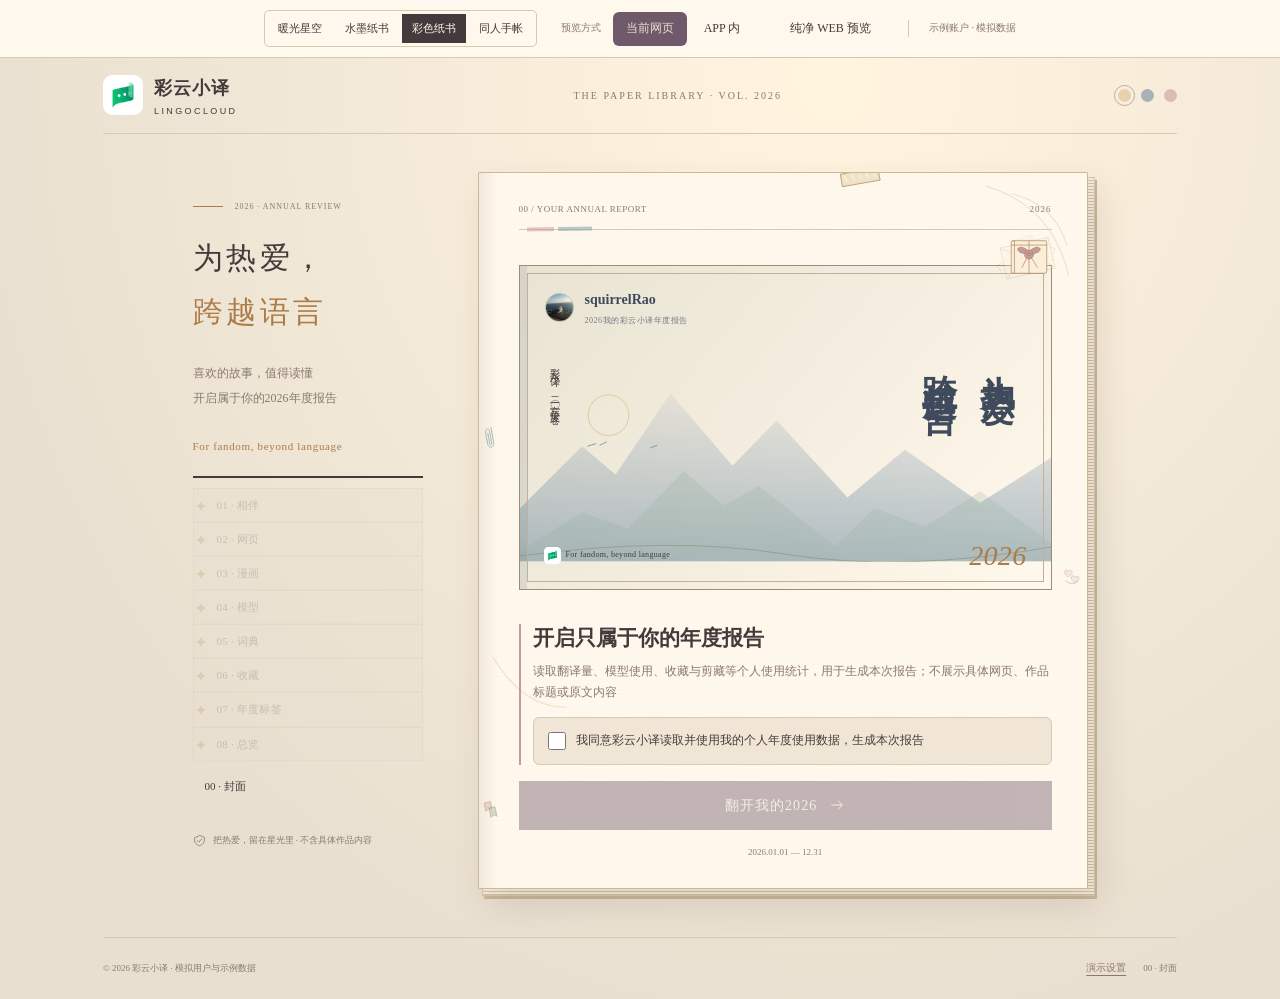
==== commit f30692e0: "Publish mobile H5 and clean APP WEB previews" ====
--- a/color-book.html
+++ b/color-book.html
@@ -534,6 +534,25 @@
 .annual-book-landscape{position:absolute;width:110px;height:72px;right:28px;top:98px;opacity:.6;pointer-events:none}
 .annual-card-edition-ink .share-tagline,.annual-card-edition-color-book .share-tagline{letter-spacing:.04em}
 
+/* Review controls: optional unscaled APP viewport and chrome-free WEB. */
+#appSizeLabel{font:10px/1.4 var(--sans, sans-serif);color:var(--muted);white-space:nowrap;margin-left:6px}
+body[data-preview-mode=app][data-preview-size=actual] .app-preview-stage{display:block;overflow:auto;overscroll-behavior:contain}
+body[data-preview-mode=app][data-preview-size=actual] #deviceViewportBox{margin:0 auto}
+body[data-preview-mode=app][data-preview-size=actual] .phone-device{width:var(--device-width)!important;height:var(--device-height)!important;padding:0!important;border-radius:0;box-shadow:none;transform:none}
+body[data-preview-mode=app][data-preview-size=actual] .phone-device iframe{border-radius:0}
+body[data-preview-clean=true]>.preview-controls,body[data-preview-mode=web][data-preview-clean=true] .shell>.topbar{display:none!important}
+.exit-clean-web{position:fixed;z-index:60;right:16px;top:12px;padding:9px 13px;border:1px solid var(--line);border-radius:20px;background:var(--card);color:var(--muted);font-size:11px;box-shadow:0 3px 12px var(--shadow)}
+body[data-app-platform]>.exit-clean-web{display:none!important}
+
+/* Phone links run the H5 directly in the browser viewport, without a nested phone. */
+body[data-app-platform][data-app-standalone=true]{--app-status-height:env(safe-area-inset-top,0px);--app-bottom-height:env(safe-area-inset-bottom,0px);width:100%;height:100dvh;overscroll-behavior:none}
+body[data-app-standalone=true] .app-statusbar{display:none}
+body[data-app-standalone=true] .app-host-header{padding-top:var(--app-status-height)}
+body[data-app-standalone=true] .app-home-area{padding:0}
+body[data-app-standalone=true] .app-home-area i{display:none}
+body[data-app-standalone=true] .main{left:env(safe-area-inset-left,0px);right:env(safe-area-inset-right,0px)}
+body[data-app-standalone=true] .app-navbar{padding-left:max(8px,env(safe-area-inset-left));padding-right:max(8px,env(safe-area-inset-right))}
+
 /* Quiet fandom stationery. All margin effects are outside normal layout flow. */
 .fandom-page{--fandom-pink:#c798a0;--fandom-blue:#7f9fa5;--fandom-paper:#fbefda;--fandom-progress:0;isolation:isolate}
 .ink-edition:not(.color-book-edition) .fandom-page{--fandom-pink:#999f91;--fandom-blue:#626c59;--fandom-paper:#e9ecdf}
@@ -790,7 +809,7 @@
 .color-book-edition .ink-paper-back{background-image:repeating-linear-gradient(3deg,#ae8a5a08 0 1px,transparent 1px 4px);box-shadow:inset 0 1px #fff6,inset 0 -1px #83614222}
 </style><link rel="icon" type="image/png" sizes="64x64" href="[data-uri]"></head><body class="theme-paper ink-edition color-book-edition">
 <svg width="0" height="0" style="position:absolute" aria-hidden="true"><defs><symbol id="i-arrow" viewBox="0 0 24 24"><path d="M4 12h15m-5-6 6 6-6 6"/></symbol><symbol id="i-shield" viewBox="0 0 24 24"><path d="M12 3 3 7v6c0 5 9 9 9 9s9-4 9-9V7Z"/><path d="m8 12 3 3 5-6"/></symbol><symbol id="i-download" viewBox="0 0 24 24"><path d="M12 3v12m-5-5 5 5 5-5M4 17v4h16v-4"/></symbol></defs></svg>
-<aside class="preview-controls" id="previewControls" aria-label="演示预览方式"><nav class="edition-links" aria-label="Demo 风格"><a href="index.html" data-edition-link>暖光星空</a><a href="ink.html" data-edition-link>水墨纸书</a><a href="color-book.html" data-edition-link aria-current="page">彩色纸书</a><a href="journal.html" data-edition-link>同人手帐</a></nav><div class="preview-control-group"><span class="preview-control-label">预览方式</span><button data-preview-mode="web" aria-pressed="true">当前网页</button><button data-preview-mode="app" aria-pressed="false">APP 内</button></div><div class="preview-control-group hidden" id="platformControls" aria-label="APP 平台"><button data-platform="ios" aria-pressed="true">iOS</button><button data-platform="android" aria-pressed="false">Android</button><button data-platform="harmony" aria-pressed="false">鸿蒙</button></div><span class="preview-data-label">示例账户 · 模拟数据</span></aside><section class="app-preview-stage hidden" id="appPreviewStage" aria-label="手机 APP 预览"><div id="deviceViewportBox"><div class="phone-device" id="phoneDevice"><iframe id="appPreviewFrame" title="彩云小译手机 APP 活动预览"></iframe></div></div></section><div id="appHost"></div><div class="shell"><header class="topbar"><a class="brand" href="#" aria-label="回到封面"><span class="brandmark"><img id="brandLogo" src="[data-uri]" width="40" height="40" alt="彩云小译 Logo"></span><span class="brandname">彩云小译<small>LINGOCLOUD</small></span></a><span class="edition">LINGOCLOUD · 2026 ANNUAL REVIEW</span><div class="tools"><div class="theme-switch" aria-label="阅读主题"><button class="theme-dot" data-theme="paper" style="--dot:#d6ba8f" aria-pressed="true" aria-label="暖纸星光主题" title="暖纸星光主题"></button><button class="theme-dot" data-theme="midnight" style="--dot:#565879" aria-pressed="false" aria-label="深夜星河主题" title="深夜星河主题"></button><button class="theme-dot" data-theme="velvet" style="--dot:#bc929d" aria-pressed="false" aria-label="暮色余晖主题" title="暮色余晖主题"></button></div></div></header>
+<aside class="preview-controls" id="previewControls" aria-label="演示预览方式"><nav class="edition-links" aria-label="Demo 风格"><a href="index.html" data-edition-link>暖光星空</a><a href="ink.html" data-edition-link>水墨纸书</a><a href="color-book.html" data-edition-link aria-current="page">彩色纸书</a><a href="journal.html" data-edition-link>同人手帐</a></nav><div class="preview-control-group"><span class="preview-control-label">预览方式</span><button data-preview-mode="web" aria-pressed="true">当前网页</button><button data-preview-mode="app" aria-pressed="false">APP 内</button></div><div class="preview-control-group hidden" id="platformControls" aria-label="APP 平台"><button data-platform="ios" aria-pressed="true">iOS</button><button data-platform="android" aria-pressed="false">Android</button><button data-platform="harmony" aria-pressed="false">鸿蒙</button></div><div class="preview-control-group hidden" id="appSizeControls" aria-label="APP 显示尺寸"><button id="appActualSize" aria-pressed="false" title="按平台的 CSS 视口原尺寸显示，不缩小手机页面；窗口不足时可滚动外部预览区">APP 原尺寸 1:1</button><output id="appSizeLabel" aria-live="polite"></output></div><button id="cleanWebPreview" aria-pressed="false">纯净 WEB 预览</button><span class="preview-data-label">示例账户 · 模拟数据</span></aside><button id="exitCleanWeb" class="exit-clean-web hidden" type="button">退出纯净预览</button><section class="app-preview-stage hidden" id="appPreviewStage" aria-label="手机 APP 预览"><div id="deviceViewportBox"><div class="phone-device" id="phoneDevice"><iframe id="appPreviewFrame" title="彩云小译手机 APP 活动预览"></iframe></div></div></section><div id="appHost"></div><div class="shell"><header class="topbar"><a class="brand" href="#" aria-label="回到封面"><span class="brandmark"><img id="brandLogo" src="[data-uri]" width="40" height="40" alt="彩云小译 Logo"></span><span class="brandname">彩云小译<small>LINGOCLOUD</small></span></a><span class="edition">LINGOCLOUD · 2026 ANNUAL REVIEW</span><div class="tools"><div class="theme-switch" aria-label="阅读主题"><button class="theme-dot" data-theme="paper" style="--dot:#d6ba8f" aria-pressed="true" aria-label="暖纸星光主题" title="暖纸星光主题"></button><button class="theme-dot" data-theme="midnight" style="--dot:#565879" aria-pressed="false" aria-label="深夜星河主题" title="深夜星河主题"></button><button class="theme-dot" data-theme="velvet" style="--dot:#bc929d" aria-pressed="false" aria-label="暮色余晖主题" title="暮色余晖主题"></button></div></div></header>
 <main class="main"><aside class="intro"><div class="eyebrow">2026 · ANNUAL REVIEW</div><h1 id="introTitle">为热爱，<br><span>跨越语言</span></h1><p class="intro-desc" id="introDesc">喜欢的故事，值得读懂<br>从文字里的故事，到画面里的对白</p><div class="intro-year">For fandom, beyond language</div><nav class="scene-nav" aria-label="在星光间选择章节"></nav><div class="privacy-note"><svg class="icon"><use href="#i-shield"/></svg>把热爱，留在星光里 · 不含具体作品内容</div></aside><div class="book-wrap"><div class="book" id="book"></div></div></main>
 <footer class="bottom"><span>© 2026 彩云小译 · 模拟用户与示例数据</span><div class="bottom-right"><button id="settings">演示设置</button><span id="pageIndex">01 / 08</span></div></footer></div><div id="modalRoot"></div><div id="toast" class="toast hidden" role="status" aria-live="polite"></div>
 <template id="coverArt"><svg class="portal" viewBox="0 0 250 300" fill="none" aria-hidden="true"><g stroke="currentColor" stroke-width=".9" stroke-linecap="round" stroke-linejoin="round"><path d="M27 94Q76 76 126 105Q174 77 223 94V245Q175 238 126 267Q77 239 27 248Z" fill="currentColor" fill-opacity=".045"/><path d="M27 94V248Q77 239 126 267Q175 238 223 245V94M126 105v162M27 101l-7 4v151q55-10 106 19q52-27 104-22V104l-7-3M126 275v7"/><path d="m42 113 60 4m-60 6 68 7m-68 5 62 8m-62 5 67 9m-67 4 59 9m-59 5 67 10m-67 4 63 11m-63 4 66 11m-66 4 43 7" opacity=".65"/><path d="m142 117 64-12v55l-64 15Zm0 69 29-6v49l-29 10Zm36-7 28-6v49l-28 6Z"/><path d="m154 151 15-15 10 8 10-16 12 13M187 120l3 6 6 2-6 2-3 6-2-6-6-2 6-2Z" opacity=".65"/><path d="M150 194q12-6 14 5q1 8-7 10l-4 7 1-8q-10-3-4-14Zm33 1 9-6 8 8m-16 14 14-3"/><path d="M102 78q9-29 38-37M143 45l7-7m-5 21 12-3M80 67l-5-7m122 11 4-12m-1 14 11-2" opacity=".5"/><path d="m161 53 3 8 8 3-8 3-3 8-3-8-8-3 8-3Z"/><circle cx="62" cy="83" r="2"/><circle cx="215" cy="279" r="2"/><path d="M38 280q85-13 170-1" opacity=".35"/></g></svg></template>
@@ -1000,8 +1019,10 @@
 function showFarewell(source='page'){if(page!==7)return;hideFarewell();const el=$(source==='nav'?'#navFarewellPrompt':'#farewellPrompt');if(!el)return;el.textContent='2027新的旅程再会~';el.classList.remove('hidden');el.setAttribute('aria-hidden','false');void el.offsetWidth;el.classList.add('farewell-show');farewellTimer=setTimeout(hideFarewell,matchMedia('(prefers-reduced-motion:reduce)').matches?2400:2800)}
 
 const PREVIEW_PLATFORMS={ios:{label:'iOS',width:393,height:852},android:{label:'Android',width:412,height:892},harmony:{label:'鸿蒙',width:400,height:880}};
-const annualImageCache=new Map(),annualImagePending=new Map();let previewMode='web',previewPlatform='ios',previewState=null,appPreviewReady=false;
-const APP_PREVIEW_PLATFORM=(()=>{try{const p=new URL(window.location.href).searchParams.get('appPreview');return PREVIEW_PLATFORMS[p]?p:null}catch{return null}})();
+const annualImageCache=new Map(),annualImagePending=new Map();let previewMode='web',previewPlatform='ios',previewState=null,appPreviewReady=false,previewActualSize=false,previewCleanWeb=false,previewCleanApp=false;
+function mobileEntryPlatform(){try{const params=new URL(window.location.href).searchParams,p=params.get('appPreview');if(PREVIEW_PLATFORMS[p])return p;if(params.get('preview')==='web')return null;const nav=window.navigator||{},ua=nav.userAgent||'',phone=/iPhone|iPod|Android.*Mobile|HarmonyOS|HUAWEI|HONOR/i.test(ua),compactTouch=(nav.maxTouchPoints||0)>0&&typeof matchMedia==='function'&&matchMedia('(max-width: 600px)').matches;if(params.get('preview')!=='mobile'&&!phone&&!compactTouch)return null;const selected=params.get('platform');if(PREVIEW_PLATFORMS[selected])return selected;return /HarmonyOS|HUAWEI|HONOR/i.test(ua)?'harmony':/Android/i.test(ua)?'android':'ios'}catch{return null}}
+const APP_PREVIEW_PLATFORM=mobileEntryPlatform();
+const APP_STANDALONE=!!APP_PREVIEW_PLATFORM&&window.parent===window;
 function baseV19AnnualCardKey(){return JSON.stringify({data,nickname:person.nickname,avatar:person.avatar,quoteIndex})}
 function baseV19AnnualCardMarkup(){const s=cardStats();return '<div class="share-card compact-year-card annual-card-skin" '+cardSkinAttributes()+'><div class="share-brand"><img class="share-brand-logo" src="'+BRAND_LOGO_DATA+'" width="26" height="26" alt=""><span>'+REPORT_TITLE+'</span></div><div class="card-person">'+identity('share')+'</div><h3 class="card-slogan">为热爱，跨越语言</h3><div class="share-tagline">For fandom, beyond language</div><div class="card-primary">'+cardMetricMarkup(s.primary)+'</div><div class="card-best"><h4>我的最佳翻译模型搭档</h4>'+bestModelMarkup()+'</div><div class="card-afterword"><h4>我的年度标签</h4>'+afterwordWithScene('share')+'</div><div class="card-secondary">'+cardMetricMarkup(s.secondary)+'</div><div class="share-models"><h4 class="full-model-label">全年模型记录</h4>'+modelsMarkup(true)+'</div><div class="share-bottom">2026.01.01 — 2026.12.31</div></div>'}
 function ensureAnnualImage(key=annualCardKey()){if(annualImageCache.has(key))return Promise.resolve(annualImageCache.get(key));if(annualImagePending.has(key))return annualImagePending.get(key);const task=(async()=>{await Promise.all([ensureBrandLogo(),ensureAvatar(),ensureModelIcons(),ensureCardArtwork()]);if(annualCardKey()!==key)throw new Error('Card changed');const canvas=paintShareCard(document.createElement('canvas')),blob=await new Promise((resolve,reject)=>canvas.toBlob(b=>b?resolve(b):reject(new Error('Image encoding failed')),'image/png'));const image={blob,url:URL.createObjectURL(blob),width:canvas.width,height:canvas.height};annualImageCache.set(key,image);for(const [oldKey,old] of annualImageCache){if(annualImageCache.size<=3)break;if(oldKey===key)continue;URL.revokeObjectURL(old.url);annualImageCache.delete(oldKey)}return image})();annualImagePending.set(key,task);task.catch(()=>{}).finally(()=>annualImagePending.delete(key));return task}
@@ -1011,19 +1032,24 @@
 function baseV19ValidPreviewState(s){return !!s&&Number.isInteger(s.page)&&s.page>=0&&s.page<8&&Number.isInteger(s.quoteIndex)&&s.quoteIndex>=0&&s.quoteIndex<6&&Object.prototype.hasOwnProperty.call(profiles,s.activeProfile)&&['paper','midnight','velvet'].includes(s.theme)&&(s.cardOpen===undefined||typeof s.cardOpen==='boolean')&&Array.isArray(s.eggs)&&s.eggs.every(n=>Number.isInteger(n)&&n>=0&&n<8)}
 function baseV19ApplyPreviewState(s){if(!validPreviewState(s))return false;activeProfile=s.activeProfile;data={...profiles[activeProfile]};quoteIndex=s.quoteIndex;document.body.className='theme-'+s.theme+' ink-edition color-book-edition';eggSeen.clear();s.eggs.forEach(n=>eggSeen.add(n));go(s.page,false);if(s.cardOpen)openShare();return true}
 function notifyPreviewState(){if(APP_PREVIEW_PLATFORM&&appPreviewReady&&window.parent!==window)window.parent.postMessage({type:'lingocloud-annual:state',state:previewSnapshot()},'*')}
-function setPreviewPlatform(p){if(!PREVIEW_PLATFORMS[p])return false;previewPlatform=p;const model=PREVIEW_PLATFORMS[p];document.body.dataset.previewPlatform=p;$('#phoneDevice').style.setProperty('--device-width',model.width+'px');$('#phoneDevice').style.setProperty('--device-height',model.height+'px');$$('[data-platform]').forEach(b=>b.setAttribute('aria-pressed',String(b.dataset.platform===p)));const frame=$('#appPreviewFrame');if(frame&&previewMode==='app')frame.contentWindow?.postMessage({type:'lingocloud-annual:platform',platform:p},'*');queueDevicePreviewFit();return true}
-function setPreviewMode(mode){if(APP_PREVIEW_PLATFORM||!['web','app'].includes(mode))return false;if(mode===previewMode)return true;const previousState=previewSnapshot();closeModal();if(mode==='app'){previewState=previousState;previewMode='app';document.body.dataset.previewMode='app';$('#appPreviewStage').classList.remove('hidden');$('#platformControls').classList.remove('hidden');$('.shell').setAttribute('aria-hidden','true');$('.shell').inert=true;setPreviewPlatform(previewPlatform);const initState=previewState,frame=$('#appPreviewFrame'),url=new URL(window.location.href);url.searchParams.set('appPreview',previewPlatform);url.hash='';frame.onload=()=>frame.contentWindow?.postMessage({type:'lingocloud-annual:init',state:initState},'*');frame.src=url.href}else{previewMode='web';document.body.dataset.previewMode='web';$('#appPreviewStage').classList.add('hidden');$('#platformControls').classList.add('hidden');$('.shell').removeAttribute('aria-hidden');$('.shell').inert=false;if(previewState)applyPreviewState(previewState);$('#appPreviewFrame').removeAttribute('src')}$$('[data-preview-mode]').forEach(b=>b.setAttribute('aria-pressed',String(b.dataset.previewMode===mode)));queueDevicePreviewFit();return true}
+// Presentation-only preferences never change consent, report data or iframe state.
+function syncPreviewPresentation(){if(APP_PREVIEW_PLATFORM)return;const app=previewMode==='app',clean=app?previewCleanApp:previewCleanWeb;document.body.dataset.previewSize=previewActualSize?'actual':'fit';document.body.dataset.previewClean=String(clean);$('#appSizeControls').classList.toggle('hidden',!app);$('#cleanWebPreview').textContent=app?'纯净 APP 预览':'纯净 WEB 预览';$('#cleanWebPreview').setAttribute('aria-pressed',String(clean));$('#exitCleanWeb').classList.toggle('hidden',!clean);$('#appActualSize').setAttribute('aria-pressed',String(previewActualSize));$('#appActualSize').textContent=previewActualSize?'适应窗口':'APP 原尺寸 1:1';document.body.style.setProperty('--preview-tools-height',clean?'0px':($('#previewControls').getBoundingClientRect().height||58)+'px');queueDevicePreviewFit()}
+function setPreviewActualSize(actual){if(APP_PREVIEW_PLATFORM||typeof actual!=='boolean')return false;previewActualSize=actual;syncPreviewPresentation();fitDevicePreview();return true}
+function setCleanPreview(clean){if(APP_PREVIEW_PLATFORM||typeof clean!=='boolean')return false;if(previewMode==='app')previewCleanApp=clean;else previewCleanWeb=clean;syncPreviewPresentation();fitDevicePreview();if(!clean)$('#cleanWebPreview').focus();return true}
+function setCleanWebPreview(clean){return previewMode==='web'?setCleanPreview(clean):false}
+function setPreviewPlatform(p){if(!PREVIEW_PLATFORMS[p])return false;previewPlatform=p;const model=PREVIEW_PLATFORMS[p];document.body.dataset.previewPlatform=p;$('#phoneDevice').style.setProperty('--device-width',model.width+'px');$('#phoneDevice').style.setProperty('--device-height',model.height+'px');$$('[data-platform]').forEach(b=>b.setAttribute('aria-pressed',String(b.dataset.platform===p)));const frame=$('#appPreviewFrame');if(frame&&previewMode==='app')frame.contentWindow?.postMessage({type:'lingocloud-annual:platform',platform:p},'*');syncPreviewPresentation();return true}
+function setPreviewMode(mode){if(APP_PREVIEW_PLATFORM||!['web','app'].includes(mode))return false;if(mode===previewMode)return true;const previousState=previewSnapshot();closeModal();if(mode==='app'){previewState=previousState;previewMode='app';document.body.dataset.previewMode='app';$('#appPreviewStage').classList.remove('hidden');$('#platformControls').classList.remove('hidden');$('.shell').setAttribute('aria-hidden','true');$('.shell').inert=true;setPreviewPlatform(previewPlatform);const initState=previewState,frame=$('#appPreviewFrame'),url=new URL(window.location.href);url.searchParams.set('appPreview',previewPlatform);url.hash='';frame.onload=()=>frame.contentWindow?.postMessage({type:'lingocloud-annual:init',state:initState},'*');frame.src=url.href}else{previewMode='web';document.body.dataset.previewMode='web';$('#appPreviewStage').classList.add('hidden');$('#platformControls').classList.add('hidden');$('.shell').removeAttribute('aria-hidden');$('.shell').inert=false;if(previewState)applyPreviewState(previewState);$('#appPreviewFrame').removeAttribute('src')}$$('[data-preview-mode]').forEach(b=>b.setAttribute('aria-pressed',String(b.dataset.previewMode===mode)));syncPreviewPresentation();return true}
 function setAppPlatform(p){if(!PREVIEW_PLATFORMS[p])return;document.body.dataset.appPlatform=p;$('#appPlatformLabel').textContent=PREVIEW_PLATFORMS[p].label;queueAppPageFit()}
 function appChromeMarkup(){return '<header class="app-host-header" id="appHostHeader"><div class="app-statusbar" aria-hidden="true"><span class="app-time">9:41</span><span class="app-camera"></span><div class="app-status-icons"><svg width="15" height="12" viewBox="0 0 15 12"><path d="M1 11V8h2v3M5 11V6h2v5M9 11V3h2v8M13 11V0h2v11" fill="currentColor"/></svg><svg width="16" height="12" viewBox="0 0 16 12"><path d="M1 4q7-6 14 0M4 7q4-4 8 0m-5 3 1-1 1 1" fill="none" stroke="currentColor" stroke-width="1.6" stroke-linecap="round"/></svg><span class="app-battery"></span></div></div><div class="app-navbar"><button id="appBack" class="app-back" aria-label="返回上一页">‹</button><strong>我的年度报告</strong><button id="appSceneNav" class="app-nav-scene" aria-label="星光目录，选择章节">'+scenePortrait(0)+'</button></div></header><div class="app-home-area" aria-hidden="true"><i></i></div><span id="appPlatformLabel" class="sr-only"></span>'}
 function baseV19AppChapters(){modal('<h2 id="modalTitle">星光目录</h2><div class="app-chapter-orbit"><div class="app-orbit-scene">'+scenePortrait(scenePoses[page])+'</div>'+navNames.map((name,i)=>'<button data-app-page="'+i+'" class="app-chapter-node'+(i===page?' active':'')+'" style="--angle:'+(-90+i*45)+'deg" aria-label="'+chapters[i][0]+'"><span>'+sparkArt()+'</span><small>'+String(i+1).padStart(2,'0')+' '+name+'</small></button>').join('')+'</div>');$$('[data-app-page]').forEach(b=>b.onclick=()=>{closeModal();go(+b.dataset.appPage)})}
-function setupPreview(){if(!APP_PREVIEW_PLATFORM&&typeof ResizeObserver!=='undefined')new ResizeObserver(entries=>{const h=entries[0]?.target?.getBoundingClientRect().height||58;document.body.style.setProperty('--preview-tools-height',h+'px');queueDevicePreviewFit()}).observe($('#previewControls'));if(APP_PREVIEW_PLATFORM){document.body.dataset.appPlatform=APP_PREVIEW_PLATFORM;$('#appHost').innerHTML=appChromeMarkup();setAppPlatform(APP_PREVIEW_PLATFORM);$('#appBack').onclick=()=>{if($('#modalRoot').innerHTML){closeModal();return}if(page>=0)go(page-1);else if(window.parent!==window)window.parent.postMessage({type:'lingocloud-annual:exit'},'*')};$('#appSceneNav').onclick=appChapters;window.addEventListener('message',e=>{if(e.source!==window.parent)return;const m=e.data;if(m?.type==='lingocloud-annual:init'&&validPreviewState(m.state)){appPreviewReady=true;applyPreviewState(m.state)}if(m?.type==='lingocloud-annual:platform')setAppPlatform(m.platform)});return}document.body.dataset.previewMode='web';$$('[data-preview-mode]').forEach(b=>b.onclick=()=>setPreviewMode(b.dataset.previewMode));$$('[data-platform]').forEach(b=>b.onclick=()=>setPreviewPlatform(b.dataset.platform));window.addEventListener('message',e=>{const f=$('#appPreviewFrame');if(e.source!==f?.contentWindow||previewMode!=='app')return;if(e.data?.type==='lingocloud-annual:state'&&validPreviewState(e.data.state))previewState=e.data.state;if(e.data?.type==='lingocloud-annual:exit')setPreviewMode('web')})}
+function setupPreview(){if(!APP_PREVIEW_PLATFORM&&typeof ResizeObserver!=='undefined')new ResizeObserver(entries=>{const h=(previewMode==='app'?previewCleanApp:previewCleanWeb)?0:(entries[0]?.target?.getBoundingClientRect().height||58);document.body.style.setProperty('--preview-tools-height',h+'px');queueDevicePreviewFit()}).observe($('#previewControls'));if(APP_PREVIEW_PLATFORM){if(APP_STANDALONE)document.body.dataset.appStandalone='true';document.body.dataset.appPlatform=APP_PREVIEW_PLATFORM;$('#appHost').innerHTML=appChromeMarkup();setAppPlatform(APP_PREVIEW_PLATFORM);$('#appBack').onclick=()=>{if($('#modalRoot').innerHTML){closeModal();return}if(page>=0)go(page-1);else if(window.parent!==window)window.parent.postMessage({type:'lingocloud-annual:exit'},'*')};$('#appSceneNav').onclick=appChapters;window.addEventListener('message',e=>{if(e.source!==window.parent)return;const m=e.data;if(m?.type==='lingocloud-annual:init'&&validPreviewState(m.state)){appPreviewReady=true;applyPreviewState(m.state)}if(m?.type==='lingocloud-annual:platform')setAppPlatform(m.platform)});return}document.body.dataset.previewMode='web';syncPreviewPresentation();$('#appActualSize').onclick=()=>setPreviewActualSize(!previewActualSize);$('#cleanWebPreview').onclick=()=>setCleanPreview(true);$('#exitCleanWeb').onclick=()=>setCleanPreview(false);$$('[data-preview-mode]').forEach(b=>b.onclick=()=>setPreviewMode(b.dataset.previewMode));$$('[data-platform]').forEach(b=>b.onclick=()=>setPreviewPlatform(b.dataset.platform));window.addEventListener('message',e=>{const f=$('#appPreviewFrame');if(e.source!==f?.contentWindow||previewMode!=='app')return;if(e.data?.type==='lingocloud-annual:state'&&validPreviewState(e.data.state))previewState=e.data.state;if(e.data?.type==='lingocloud-annual:exit')setPreviewMode('web')})}
 window.addEventListener('beforeunload',()=>annualImageCache.forEach(e=>URL.revokeObjectURL(e.url)));
 
 let appFitFrame=null,deviceFitFrame=null;
 function fitScaleSearch(measure,minimum=.1,iterations=12){if(measure(1))return 1;let low=minimum,high=1;if(!measure(low))return low;for(let i=0;i<iterations;i++){const mid=(low+high)/2;if(measure(mid))low=mid;else high=mid}return Math.floor(low*10000)/10000}
 function fitCurrentAppPage(){if(!APP_PREVIEW_PLATFORM)return null;const host=$('.main'),p=$('.page');if(!host||!p||!Number.isFinite(host.clientHeight)||!Number.isFinite(host.clientWidth)||host.clientHeight<1||host.clientWidth<1)return null;const height=host.clientHeight,width=host.clientWidth;p.style.setProperty('--reader-width',width+'px');p.style.setProperty('--reader-height',height+'px');const densities=height>=680?['roomy','compact','tight']:height>=540?['compact','tight']:['tight'];p.style.transform='none';p.style.transformOrigin='top left';p.style.width='100%';p.style.height='100%';p.style.minHeight='0';for(const density of densities){document.body.dataset.appDensity=density;if(p.scrollHeight<=height+1&&p.scrollWidth<=width+1)break}const measure=s=>{p.style.width=(width/s)+'px';p.style.height=(height/s)+'px';return p.scrollHeight<=height/s+1&&p.scrollWidth<=width/s+1};let scale=1;if(p.scrollHeight>height+1||p.scrollWidth>width+1){scale=fitScaleSearch(measure);measure(scale);p.style.transform='scale('+scale+')'}else{p.style.width='100%';p.style.height='100%'}host.scrollTop=0;host.scrollLeft=0;p.dataset.fitScale=String(scale);p.dataset.fitHeight=String(height);p.dataset.fitWidth=String(width);p.dataset.fitOverflow=String(Math.max(0,(p.scrollHeight-height/scale)*scale));return {width,height,scale,density:document.body.dataset.appDensity,overflow:Number(p.dataset.fitOverflow)}}
 function queueAppPageFit(){if(!APP_PREVIEW_PLATFORM||typeof requestAnimationFrame!=='function')return;if(appFitFrame!==null)cancelAnimationFrame(appFitFrame);appFitFrame=requestAnimationFrame(()=>{appFitFrame=null;fitCurrentAppPage()})}
-function fitDevicePreview(){if(APP_PREVIEW_PLATFORM||previewMode!=='app')return null;const model=PREVIEW_PLATFORMS[previewPlatform],controls=$('#previewControls'),stage=$('#appPreviewStage'),box=$('#deviceViewportBox'),phone=$('#phoneDevice');const w=model.width+16,h=model.height+16,viewportHeight=window.visualViewport?.height||window.innerHeight,stageWidth=stage?.clientWidth||window.innerWidth,toolbar=controls?.getBoundingClientRect().height||58;if(!box||!phone||!Number.isFinite(viewportHeight)||!Number.isFinite(stageWidth))return null;const availableHeight=Math.max(1,viewportHeight-toolbar-40),availableWidth=Math.max(1,stageWidth-32),scale=Math.min(1,availableWidth/w,availableHeight/h);box.style.width=(w*scale)+'px';box.style.height=(h*scale)+'px';phone.style.setProperty('--device-scale',String(scale));phone.dataset.previewScale=String(scale);return {width:model.width,height:model.height,scale}}
+function fitDevicePreview(){if(APP_PREVIEW_PLATFORM||previewMode!=='app')return null;const model=PREVIEW_PLATFORMS[previewPlatform],controls=$('#previewControls'),stage=$('#appPreviewStage'),box=$('#deviceViewportBox'),phone=$('#phoneDevice');const border=previewActualSize?0:16,w=model.width+border,h=model.height+border,viewportHeight=window.visualViewport?.height||window.innerHeight,stageWidth=stage?.clientWidth||window.innerWidth,toolbar=previewCleanApp?0:(controls?.getBoundingClientRect().height||58);if(!box||!phone||!Number.isFinite(viewportHeight)||!Number.isFinite(stageWidth))return null;const availableHeight=Math.max(1,viewportHeight-toolbar-40),availableWidth=Math.max(1,stageWidth-32),scale=previewActualSize?1:Math.min(1,availableWidth/w,availableHeight/h);box.style.width=(w*scale)+'px';box.style.height=(h*scale)+'px';phone.style.setProperty('--device-scale',String(scale));phone.dataset.previewScale=String(scale);$('#appSizeLabel').textContent=model.width+' × '+model.height+' CSS px · '+Math.round(scale*100)+'%';return {width:model.width,height:model.height,scale}}
 function queueDevicePreviewFit(){if(APP_PREVIEW_PLATFORM||typeof requestAnimationFrame!=='function')return;if(deviceFitFrame!==null)cancelAnimationFrame(deviceFitFrame);deviceFitFrame=requestAnimationFrame(()=>{deviceFitFrame=null;fitDevicePreview()})}
 function baseV17SetupAppViewportFit(){window.addEventListener('resize',()=>{queueAppPageFit();queueDevicePreviewFit()});window.visualViewport?.addEventListener('resize',()=>{queueAppPageFit();queueDevicePreviewFit()});if(APP_PREVIEW_PLATFORM&&typeof ResizeObserver!=='undefined'){const main=$('.main');if(main)new ResizeObserver(queueAppPageFit).observe(main)}document.fonts?.ready.then(queueAppPageFit);queueAppPageFit();queueDevicePreviewFit()}
 
@@ -1663,7 +1689,7 @@
 })();
 </script><script>// Transfer only the validated demo state between the four same-origin editions.
 if(!APP_PREVIEW_PLATFORM){
- document.querySelectorAll('[data-edition-link]').forEach(link=>link.addEventListener('click',()=>{try{sessionStorage.setItem('annual-edition-transfer',JSON.stringify({state:previewMode==='app'?previewState:previewSnapshot(),mode:previewMode,platform:previewPlatform}))}catch{}}));
- try{const raw=sessionStorage.getItem('annual-edition-transfer');sessionStorage.removeItem('annual-edition-transfer');if(raw){const saved=JSON.parse(raw);if(validPreviewState(saved.state)){applyPreviewState(saved.state);if(PREVIEW_PLATFORMS[saved.platform])setPreviewPlatform(saved.platform);if(saved.mode==='app')setPreviewMode('app')}}}catch{}
+ document.querySelectorAll('[data-edition-link]').forEach(link=>link.addEventListener('click',()=>{try{sessionStorage.setItem('annual-edition-transfer',JSON.stringify({state:previewMode==='app'?previewState:previewSnapshot(),mode:previewMode,platform:previewPlatform,actualSize:previewActualSize,cleanWeb:previewCleanWeb,cleanApp:previewCleanApp}))}catch{}}));
+ try{const raw=sessionStorage.getItem('annual-edition-transfer');sessionStorage.removeItem('annual-edition-transfer');if(raw){const saved=JSON.parse(raw);if(validPreviewState(saved.state)){applyPreviewState(saved.state);if(PREVIEW_PLATFORMS[saved.platform])setPreviewPlatform(saved.platform);if(typeof saved.actualSize==='boolean')setPreviewActualSize(saved.actualSize);if(saved.mode==='app'){setPreviewMode('app');if(saved.cleanApp===true)setCleanPreview(true)}else if(saved.cleanWeb===true)setCleanWebPreview(true)}}}catch{}
 }
 </script></body></html>
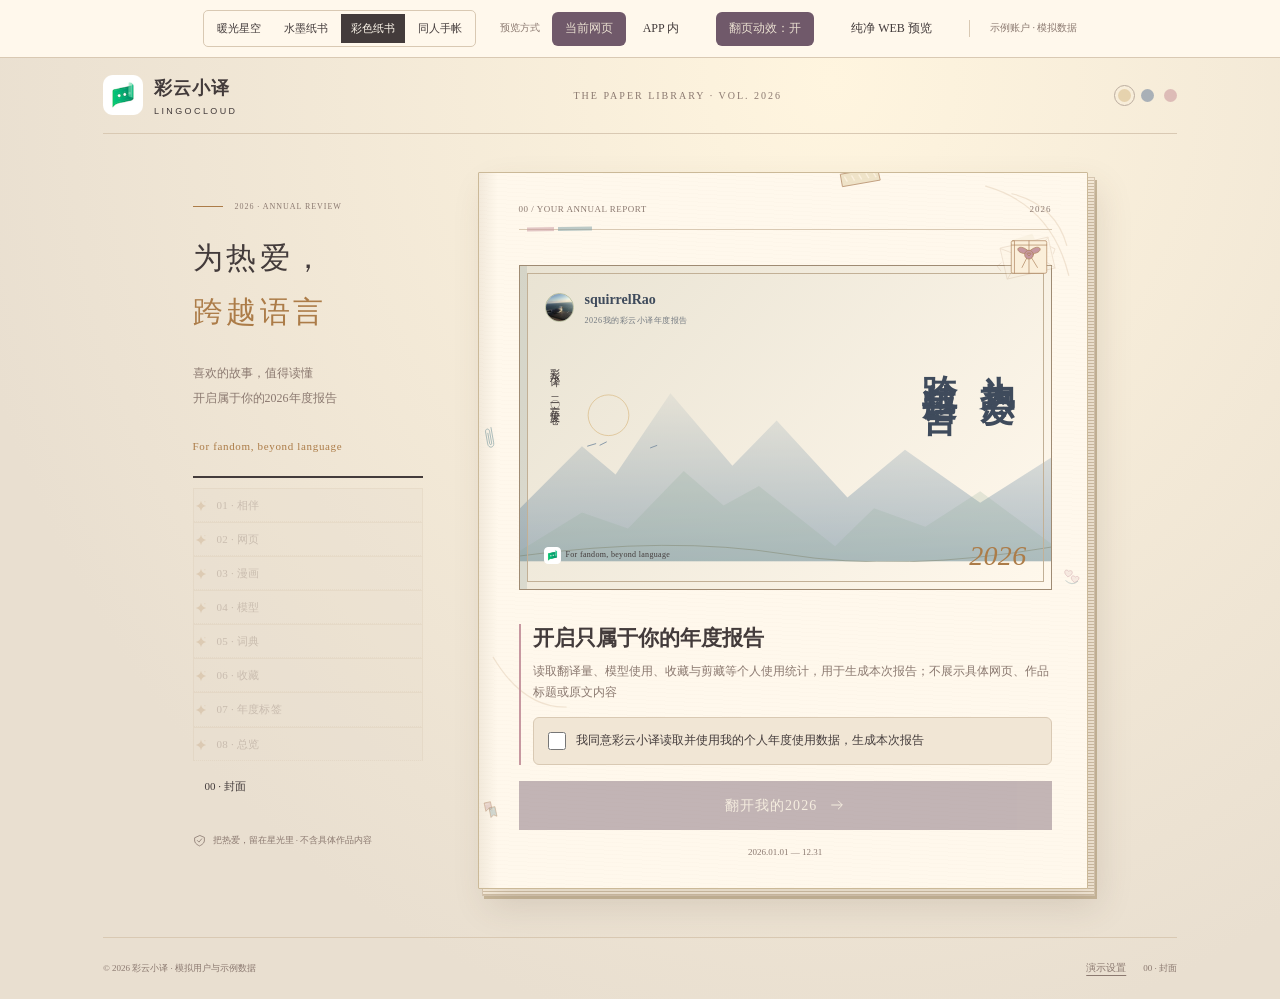
==== commit 1652374e: "Publish headerless mobile H5 and optional page animation" ====
--- a/color-book.html
+++ b/color-book.html
@@ -553,6 +553,19 @@
 body[data-app-standalone=true] .main{left:env(safe-area-inset-left,0px);right:env(safe-area-inset-right,0px)}
 body[data-app-standalone=true] .app-navbar{padding-left:max(8px,env(safe-area-inset-left));padding-right:max(8px,env(safe-area-inset-right))}
 
+/* The host APP owns its navigation bar; the H5 reserves only the system safe area. */
+body[data-app-platform] .app-navbar{display:none}
+body[data-app-platform] .app-host-header{height:var(--app-status-height)}
+body[data-app-platform] .main{top:var(--app-status-height)}
+body[data-page-motion=off] .page{animation:none!important;transition:none!important}
+.app-motion-debug{position:fixed;z-index:9;right:6px;top:calc(var(--app-status-height,0px) + 7px);font:11px/1.5 sans-serif;color:var(--muted)}
+.app-motion-debug summary{cursor:pointer;list-style:none;width:30px;height:30px;display:grid;place-items:center;opacity:.6;border-radius:50%;background:var(--card)}
+.app-motion-debug summary::-webkit-details-marker{display:none}
+.app-motion-debug[open]{padding:6px;background:var(--card);border:1px solid var(--line);border-radius:8px;box-shadow:0 4px 12px var(--shadow)}
+.app-motion-debug[open] summary{margin-left:auto}.app-motion-debug button{display:block;min-height:38px;padding:8px 12px;background:var(--soft);border-radius:5px;color:var(--ink)}
+body[data-app-platform] .page-top{padding-right:24px}
+body.card-preview-open .app-motion-debug,body.annual-lightbox-open .app-motion-debug{display:none}
+
 /* Quiet fandom stationery. All margin effects are outside normal layout flow. */
 .fandom-page{--fandom-pink:#c798a0;--fandom-blue:#7f9fa5;--fandom-paper:#fbefda;--fandom-progress:0;isolation:isolate}
 .ink-edition:not(.color-book-edition) .fandom-page{--fandom-pink:#999f91;--fandom-blue:#626c59;--fandom-paper:#e9ecdf}
@@ -809,7 +822,7 @@
 .color-book-edition .ink-paper-back{background-image:repeating-linear-gradient(3deg,#ae8a5a08 0 1px,transparent 1px 4px);box-shadow:inset 0 1px #fff6,inset 0 -1px #83614222}
 </style><link rel="icon" type="image/png" sizes="64x64" href="[data-uri]"></head><body class="theme-paper ink-edition color-book-edition">
 <svg width="0" height="0" style="position:absolute" aria-hidden="true"><defs><symbol id="i-arrow" viewBox="0 0 24 24"><path d="M4 12h15m-5-6 6 6-6 6"/></symbol><symbol id="i-shield" viewBox="0 0 24 24"><path d="M12 3 3 7v6c0 5 9 9 9 9s9-4 9-9V7Z"/><path d="m8 12 3 3 5-6"/></symbol><symbol id="i-download" viewBox="0 0 24 24"><path d="M12 3v12m-5-5 5 5 5-5M4 17v4h16v-4"/></symbol></defs></svg>
-<aside class="preview-controls" id="previewControls" aria-label="演示预览方式"><nav class="edition-links" aria-label="Demo 风格"><a href="index.html" data-edition-link>暖光星空</a><a href="ink.html" data-edition-link>水墨纸书</a><a href="color-book.html" data-edition-link aria-current="page">彩色纸书</a><a href="journal.html" data-edition-link>同人手帐</a></nav><div class="preview-control-group"><span class="preview-control-label">预览方式</span><button data-preview-mode="web" aria-pressed="true">当前网页</button><button data-preview-mode="app" aria-pressed="false">APP 内</button></div><div class="preview-control-group hidden" id="platformControls" aria-label="APP 平台"><button data-platform="ios" aria-pressed="true">iOS</button><button data-platform="android" aria-pressed="false">Android</button><button data-platform="harmony" aria-pressed="false">鸿蒙</button></div><div class="preview-control-group hidden" id="appSizeControls" aria-label="APP 显示尺寸"><button id="appActualSize" aria-pressed="false" title="按平台的 CSS 视口原尺寸显示，不缩小手机页面；窗口不足时可滚动外部预览区">APP 原尺寸 1:1</button><output id="appSizeLabel" aria-live="polite"></output></div><button id="cleanWebPreview" aria-pressed="false">纯净 WEB 预览</button><span class="preview-data-label">示例账户 · 模拟数据</span></aside><button id="exitCleanWeb" class="exit-clean-web hidden" type="button">退出纯净预览</button><section class="app-preview-stage hidden" id="appPreviewStage" aria-label="手机 APP 预览"><div id="deviceViewportBox"><div class="phone-device" id="phoneDevice"><iframe id="appPreviewFrame" title="彩云小译手机 APP 活动预览"></iframe></div></div></section><div id="appHost"></div><div class="shell"><header class="topbar"><a class="brand" href="#" aria-label="回到封面"><span class="brandmark"><img id="brandLogo" src="[data-uri]" width="40" height="40" alt="彩云小译 Logo"></span><span class="brandname">彩云小译<small>LINGOCLOUD</small></span></a><span class="edition">LINGOCLOUD · 2026 ANNUAL REVIEW</span><div class="tools"><div class="theme-switch" aria-label="阅读主题"><button class="theme-dot" data-theme="paper" style="--dot:#d6ba8f" aria-pressed="true" aria-label="暖纸星光主题" title="暖纸星光主题"></button><button class="theme-dot" data-theme="midnight" style="--dot:#565879" aria-pressed="false" aria-label="深夜星河主题" title="深夜星河主题"></button><button class="theme-dot" data-theme="velvet" style="--dot:#bc929d" aria-pressed="false" aria-label="暮色余晖主题" title="暮色余晖主题"></button></div></div></header>
+<aside class="preview-controls" id="previewControls" aria-label="演示预览方式"><nav class="edition-links" aria-label="Demo 风格"><a href="index.html" data-edition-link>暖光星空</a><a href="ink.html" data-edition-link>水墨纸书</a><a href="color-book.html" data-edition-link aria-current="page">彩色纸书</a><a href="journal.html" data-edition-link>同人手帐</a></nav><div class="preview-control-group"><span class="preview-control-label">预览方式</span><button data-preview-mode="web" aria-pressed="true">当前网页</button><button data-preview-mode="app" aria-pressed="false">APP 内</button></div><div class="preview-control-group hidden" id="platformControls" aria-label="APP 平台"><button data-platform="ios" aria-pressed="true">iOS</button><button data-platform="android" aria-pressed="false">Android</button><button data-platform="harmony" aria-pressed="false">鸿蒙</button></div><div class="preview-control-group hidden" id="appSizeControls" aria-label="APP 显示尺寸"><button id="appActualSize" aria-pressed="false" title="按平台的 CSS 视口原尺寸显示，不缩小手机页面；窗口不足时可滚动外部预览区">APP 原尺寸 1:1</button><output id="appSizeLabel" aria-live="polite"></output></div><button id="pageMotionToggle" type="button" aria-pressed="true">翻页动效：开</button><button id="cleanWebPreview" aria-pressed="false">纯净 WEB 预览</button><span class="preview-data-label">示例账户 · 模拟数据</span></aside><button id="exitCleanWeb" class="exit-clean-web hidden" type="button">退出纯净预览</button><section class="app-preview-stage hidden" id="appPreviewStage" aria-label="手机 APP 预览"><div id="deviceViewportBox"><div class="phone-device" id="phoneDevice"><iframe id="appPreviewFrame" title="彩云小译手机 APP 活动预览"></iframe></div></div></section><div id="appHost"></div><details id="appMotionDebug" class="app-motion-debug hidden"><summary aria-label="展开翻页动效调试">⚙</summary><button id="appMotionToggle" type="button" aria-pressed="true">翻页动效：开</button></details><div class="shell"><header class="topbar"><a class="brand" href="#" aria-label="回到封面"><span class="brandmark"><img id="brandLogo" src="[data-uri]" width="40" height="40" alt="彩云小译 Logo"></span><span class="brandname">彩云小译<small>LINGOCLOUD</small></span></a><span class="edition">LINGOCLOUD · 2026 ANNUAL REVIEW</span><div class="tools"><div class="theme-switch" aria-label="阅读主题"><button class="theme-dot" data-theme="paper" style="--dot:#d6ba8f" aria-pressed="true" aria-label="暖纸星光主题" title="暖纸星光主题"></button><button class="theme-dot" data-theme="midnight" style="--dot:#565879" aria-pressed="false" aria-label="深夜星河主题" title="深夜星河主题"></button><button class="theme-dot" data-theme="velvet" style="--dot:#bc929d" aria-pressed="false" aria-label="暮色余晖主题" title="暮色余晖主题"></button></div></div></header>
 <main class="main"><aside class="intro"><div class="eyebrow">2026 · ANNUAL REVIEW</div><h1 id="introTitle">为热爱，<br><span>跨越语言</span></h1><p class="intro-desc" id="introDesc">喜欢的故事，值得读懂<br>从文字里的故事，到画面里的对白</p><div class="intro-year">For fandom, beyond language</div><nav class="scene-nav" aria-label="在星光间选择章节"></nav><div class="privacy-note"><svg class="icon"><use href="#i-shield"/></svg>把热爱，留在星光里 · 不含具体作品内容</div></aside><div class="book-wrap"><div class="book" id="book"></div></div></main>
 <footer class="bottom"><span>© 2026 彩云小译 · 模拟用户与示例数据</span><div class="bottom-right"><button id="settings">演示设置</button><span id="pageIndex">01 / 08</span></div></footer></div><div id="modalRoot"></div><div id="toast" class="toast hidden" role="status" aria-live="polite"></div>
 <template id="coverArt"><svg class="portal" viewBox="0 0 250 300" fill="none" aria-hidden="true"><g stroke="currentColor" stroke-width=".9" stroke-linecap="round" stroke-linejoin="round"><path d="M27 94Q76 76 126 105Q174 77 223 94V245Q175 238 126 267Q77 239 27 248Z" fill="currentColor" fill-opacity=".045"/><path d="M27 94V248Q77 239 126 267Q175 238 223 245V94M126 105v162M27 101l-7 4v151q55-10 106 19q52-27 104-22V104l-7-3M126 275v7"/><path d="m42 113 60 4m-60 6 68 7m-68 5 62 8m-62 5 67 9m-67 4 59 9m-59 5 67 10m-67 4 63 11m-63 4 66 11m-66 4 43 7" opacity=".65"/><path d="m142 117 64-12v55l-64 15Zm0 69 29-6v49l-29 10Zm36-7 28-6v49l-28 6Z"/><path d="m154 151 15-15 10 8 10-16 12 13M187 120l3 6 6 2-6 2-3 6-2-6-6-2 6-2Z" opacity=".65"/><path d="M150 194q12-6 14 5q1 8-7 10l-4 7 1-8q-10-3-4-14Zm33 1 9-6 8 8m-16 14 14-3"/><path d="M102 78q9-29 38-37M143 45l7-7m-5 21 12-3M80 67l-5-7m122 11 4-12m-1 14 11-2" opacity=".5"/><path d="m161 53 3 8 8 3-8 3-3 8-3-8-8-3 8-3Z"/><circle cx="62" cy="83" r="2"/><circle cx="215" cy="279" r="2"/><path d="M38 280q85-13 170-1" opacity=".35"/></g></svg></template>
@@ -919,7 +932,7 @@
 function errorPage(){return pageTop(page)+'<div class="empty-state"><strong>年度报告，暂时没能翻开</strong>这是加载失败的演示状态，请重试。</div>'+eggBlock(page)+'<button class="primary" id="retryData">重新加载示例 →</button><button class="text-btn" id="continueEmpty" style="margin-top:18px">继续查看占位报告</button>'}
 function baseV19ChooseQuote(n){if(!Number.isInteger(n)||n<0||n>=quotes.length)return;quoteIndex=n;$$('[data-quote]').forEach((b,i)=>{b.setAttribute('aria-checked',String(i===n));b.tabIndex=i===n?0:-1;b.querySelector('span:last-child').textContent=i===n?'✓':'○'});if($('#afterwordPreview'))$('#afterwordPreview').innerHTML=afterwordPreviewMarkup();$('[data-quote="'+n+'"]')?.focus();notifyPreviewState();queueAppPageFit()}
 function baseV19BindPage(){if($('#start'))$('#start').onclick=()=>go(1);if($('[data-prev]'))$('[data-prev]').onclick=()=>go(page-1);if($('[data-next]'))$('[data-next]').onclick=()=>go(page+1);if($('#share'))$('#share').onclick=openShare;$$('[data-egg]').forEach(bindEgg);if($('#replay'))$('#replay').onclick=()=>go(0);$$('[data-quote]').forEach(b=>{b.onclick=()=>chooseQuote(+b.dataset.quote);b.onkeydown=e=>{let next;if(['ArrowDown','ArrowRight'].includes(e.key))next=(quoteIndex+1)%quotes.length;else if(['ArrowUp','ArrowLeft'].includes(e.key))next=(quoteIndex+quotes.length-1)%quotes.length;else if(e.key==='Home')next=0;else if(e.key==='End')next=quotes.length-1;else return;e.preventDefault();chooseQuote(next)}});if($('#retryData'))$('#retryData').onclick=()=>{activeProfile='regular';data={...profiles.regular};go(page)};if($('#continueEmpty'))$('#continueEmpty').onclick=()=>{activeProfile='missing';data={...profiles.missing};go(6)}}
-function baseV19Go(n,focus=true){if(!Number.isInteger(n)||n<0||n>7)return;hideFarewell();page=n;const content=activeProfile==='error'&&n>0?errorPage():[coverPage,webPage,comicsPage,modelsPage,toolsPage,collectionPage,afterwordPage,reportPage][n]();$('#book').innerHTML='<section data-chapter="'+n+'" class="page'+(APP_PREVIEW_PLATFORM?' ac-page':'')+(eggSeen.has(n)?' magic-on':'')+'" aria-label="'+chapters[n][0]+'">'+content+'</section>';const c=introCopy[n];$('#introTitle').innerHTML=c[0]+'<br><span>'+c[1]+'</span>';$('#introDesc').innerHTML=c[2];$('#pageIndex').textContent=String(n+1).padStart(2,'0')+' / 08';$$('.scene-stop').forEach((b,i)=>{b.classList.toggle('active',i===n);if(i===n)b.setAttribute('aria-current','step');else b.removeAttribute('aria-current')});syncSceneMenu();bindPage();if(APP_PREVIEW_PLATFORM){$('.main').scrollTop=0;notifyPreviewState();queueAppPageFit()}if(focus){if(!APP_PREVIEW_PLATFORM&&matchMedia('(max-width:820px)').matches)$('.book-wrap').scrollIntoView({behavior:matchMedia('(prefers-reduced-motion:reduce)').matches?'instant':'smooth',block:'start'});const h=$('.page h2');if(h){h.tabIndex=-1;h.focus({preventScroll:true})}}}
+function baseV19Go(n,focus=true){if(!Number.isInteger(n)||n<0||n>7)return;hideFarewell();page=n;const content=activeProfile==='error'&&n>0?errorPage():[coverPage,webPage,comicsPage,modelsPage,toolsPage,collectionPage,afterwordPage,reportPage][n]();$('#book').innerHTML='<section data-chapter="'+n+'" class="page'+(APP_PREVIEW_PLATFORM?' ac-page':'')+(eggSeen.has(n)?' magic-on':'')+'" aria-label="'+chapters[n][0]+'">'+content+'</section>';const c=introCopy[n];$('#introTitle').innerHTML=c[0]+'<br><span>'+c[1]+'</span>';$('#introDesc').innerHTML=c[2];$('#pageIndex').textContent=String(n+1).padStart(2,'0')+' / 08';$$('.scene-stop').forEach((b,i)=>{b.classList.toggle('active',i===n);if(i===n)b.setAttribute('aria-current','step');else b.removeAttribute('aria-current')});syncSceneMenu();bindPage();if(APP_PREVIEW_PLATFORM){$('.main').scrollTop=0;notifyPreviewState();queueAppPageFit()}if(focus){if(!APP_PREVIEW_PLATFORM&&matchMedia('(max-width:820px)').matches)$('.book-wrap').scrollIntoView({behavior:pageMotionAllowed()?'smooth':'instant',block:'start'});const h=$('.page h2');if(h){h.tabIndex=-1;h.focus({preventScroll:true})}}}
 function baseV19OpenShare(){hideFarewell();lastFocus=document.activeElement;const key=annualCardKey();$('#modalRoot').innerHTML='<div class="modal-backdrop card-preview-backdrop"><section class="modal card-preview-screen" role="dialog" aria-modal="true" aria-labelledby="modalTitle"><header class="card-preview-header"><button class="close card-preview-back" aria-label="返回年度报告">‹</button><h2 id="modalTitle">我的年度卡</h2><button class="card-edit-afterword" id="editAfterword">看标签</button></header><div class="card-preview-body" id="cardPreviewBody" aria-busy="true"><div id="cardPreviewFallback" class="card-preview-fallback">'+annualCardMarkup()+'</div><img id="annualCardImage" class="annual-card-image hidden" alt="'+escapeHtml(person.nickname)+'的'+REPORT_TITLE+'，包含全部九项统计、年度标签及已使用的翻译模型"></div><footer class="card-preview-footer"><button class="primary album-save" id="savePng" disabled>'+icon('download')+'<span>生成中…</span></button><p id="exportStatus" class="card-save-feedback" role="status" aria-live="polite"></p><button id="retryCard" class="text-btn hidden">重新生成</button></footer></section></div>';$('.shell').inert=true;if($('#appHostHeader'))$('#appHostHeader').inert=true;document.body.classList.add('card-preview-open');$('.close').onclick=closeModal;$('#editAfterword').onclick=()=>{closeModal();go(6)};$('#savePng').onclick=savePng;$('#retryCard').onclick=()=>prepareAnnualPreview(key);$('.close').focus();prepareAnnualPreview(key);notifyPreviewState()}
 let avatarImage=null,avatarReady=null;
 function ensureAvatar(){if(avatarImage)return Promise.resolve(avatarImage);if(avatarReady)return avatarReady;avatarReady=new Promise((resolve,reject)=>{const img=new Image();img.onload=()=>{avatarImage=img;resolve(img)};img.onerror=()=>{avatarReady=null;reject(new Error('Avatar could not load'))};img.src=person.avatar});return avatarReady}
@@ -1023,6 +1036,11 @@
 function mobileEntryPlatform(){try{const params=new URL(window.location.href).searchParams,p=params.get('appPreview');if(PREVIEW_PLATFORMS[p])return p;if(params.get('preview')==='web')return null;const nav=window.navigator||{},ua=nav.userAgent||'',phone=/iPhone|iPod|Android.*Mobile|HarmonyOS|HUAWEI|HONOR/i.test(ua),compactTouch=(nav.maxTouchPoints||0)>0&&typeof matchMedia==='function'&&matchMedia('(max-width: 600px)').matches;if(params.get('preview')!=='mobile'&&!phone&&!compactTouch)return null;const selected=params.get('platform');if(PREVIEW_PLATFORMS[selected])return selected;return /HarmonyOS|HUAWEI|HONOR/i.test(ua)?'harmony':/Android/i.test(ua)?'android':'ios'}catch{return null}}
 const APP_PREVIEW_PLATFORM=mobileEntryPlatform();
 const APP_STANDALONE=!!APP_PREVIEW_PLATFORM&&window.parent===window;
+let pageMotionEnabled=(()=>{try{return localStorage.getItem('annual-page-motion')!=='off'}catch{return true}})();
+function pageMotionAllowed(){return pageMotionEnabled&&!matchMedia('(prefers-reduced-motion:reduce)').matches}
+function syncPageMotion(){document.body.dataset.pageMotion=pageMotionEnabled?'on':'off';for(const id of ['#pageMotionToggle','#appMotionToggle']){const b=$(id);if(b){b.textContent='翻页动效：'+(pageMotionEnabled?'开':'关');b.setAttribute('aria-pressed',String(pageMotionEnabled))}}}
+function setPageMotionEnabled(enabled,broadcast=true){if(typeof enabled!=='boolean')return false;pageMotionEnabled=enabled;syncPageMotion();try{localStorage.setItem('annual-page-motion',enabled?'on':'off')}catch{};if(typeof window.dispatchEvent==='function')window.dispatchEvent(new CustomEvent('annual-page-motion-change',{detail:{enabled}}));if(broadcast){if(APP_PREVIEW_PLATFORM&&window.parent!==window)window.parent.postMessage({type:'lingocloud-annual:motion',enabled},'*');else if(previewMode==='app')$('#appPreviewFrame').contentWindow?.postMessage({type:'lingocloud-annual:motion',enabled},'*')}return true}
+
 function baseV19AnnualCardKey(){return JSON.stringify({data,nickname:person.nickname,avatar:person.avatar,quoteIndex})}
 function baseV19AnnualCardMarkup(){const s=cardStats();return '<div class="share-card compact-year-card annual-card-skin" '+cardSkinAttributes()+'><div class="share-brand"><img class="share-brand-logo" src="'+BRAND_LOGO_DATA+'" width="26" height="26" alt=""><span>'+REPORT_TITLE+'</span></div><div class="card-person">'+identity('share')+'</div><h3 class="card-slogan">为热爱，跨越语言</h3><div class="share-tagline">For fandom, beyond language</div><div class="card-primary">'+cardMetricMarkup(s.primary)+'</div><div class="card-best"><h4>我的最佳翻译模型搭档</h4>'+bestModelMarkup()+'</div><div class="card-afterword"><h4>我的年度标签</h4>'+afterwordWithScene('share')+'</div><div class="card-secondary">'+cardMetricMarkup(s.secondary)+'</div><div class="share-models"><h4 class="full-model-label">全年模型记录</h4>'+modelsMarkup(true)+'</div><div class="share-bottom">2026.01.01 — 2026.12.31</div></div>'}
 function ensureAnnualImage(key=annualCardKey()){if(annualImageCache.has(key))return Promise.resolve(annualImageCache.get(key));if(annualImagePending.has(key))return annualImagePending.get(key);const task=(async()=>{await Promise.all([ensureBrandLogo(),ensureAvatar(),ensureModelIcons(),ensureCardArtwork()]);if(annualCardKey()!==key)throw new Error('Card changed');const canvas=paintShareCard(document.createElement('canvas')),blob=await new Promise((resolve,reject)=>canvas.toBlob(b=>b?resolve(b):reject(new Error('Image encoding failed')),'image/png'));const image={blob,url:URL.createObjectURL(blob),width:canvas.width,height:canvas.height};annualImageCache.set(key,image);for(const [oldKey,old] of annualImageCache){if(annualImageCache.size<=3)break;if(oldKey===key)continue;URL.revokeObjectURL(old.url);annualImageCache.delete(oldKey)}return image})();annualImagePending.set(key,task);task.catch(()=>{}).finally(()=>annualImagePending.delete(key));return task}
@@ -1038,11 +1056,11 @@
 function setCleanPreview(clean){if(APP_PREVIEW_PLATFORM||typeof clean!=='boolean')return false;if(previewMode==='app')previewCleanApp=clean;else previewCleanWeb=clean;syncPreviewPresentation();fitDevicePreview();if(!clean)$('#cleanWebPreview').focus();return true}
 function setCleanWebPreview(clean){return previewMode==='web'?setCleanPreview(clean):false}
 function setPreviewPlatform(p){if(!PREVIEW_PLATFORMS[p])return false;previewPlatform=p;const model=PREVIEW_PLATFORMS[p];document.body.dataset.previewPlatform=p;$('#phoneDevice').style.setProperty('--device-width',model.width+'px');$('#phoneDevice').style.setProperty('--device-height',model.height+'px');$$('[data-platform]').forEach(b=>b.setAttribute('aria-pressed',String(b.dataset.platform===p)));const frame=$('#appPreviewFrame');if(frame&&previewMode==='app')frame.contentWindow?.postMessage({type:'lingocloud-annual:platform',platform:p},'*');syncPreviewPresentation();return true}
-function setPreviewMode(mode){if(APP_PREVIEW_PLATFORM||!['web','app'].includes(mode))return false;if(mode===previewMode)return true;const previousState=previewSnapshot();closeModal();if(mode==='app'){previewState=previousState;previewMode='app';document.body.dataset.previewMode='app';$('#appPreviewStage').classList.remove('hidden');$('#platformControls').classList.remove('hidden');$('.shell').setAttribute('aria-hidden','true');$('.shell').inert=true;setPreviewPlatform(previewPlatform);const initState=previewState,frame=$('#appPreviewFrame'),url=new URL(window.location.href);url.searchParams.set('appPreview',previewPlatform);url.hash='';frame.onload=()=>frame.contentWindow?.postMessage({type:'lingocloud-annual:init',state:initState},'*');frame.src=url.href}else{previewMode='web';document.body.dataset.previewMode='web';$('#appPreviewStage').classList.add('hidden');$('#platformControls').classList.add('hidden');$('.shell').removeAttribute('aria-hidden');$('.shell').inert=false;if(previewState)applyPreviewState(previewState);$('#appPreviewFrame').removeAttribute('src')}$$('[data-preview-mode]').forEach(b=>b.setAttribute('aria-pressed',String(b.dataset.previewMode===mode)));syncPreviewPresentation();return true}
+function setPreviewMode(mode){if(APP_PREVIEW_PLATFORM||!['web','app'].includes(mode))return false;if(mode===previewMode)return true;const previousState=previewSnapshot();closeModal();if(mode==='app'){previewState=previousState;previewMode='app';document.body.dataset.previewMode='app';$('#appPreviewStage').classList.remove('hidden');$('#platformControls').classList.remove('hidden');$('.shell').setAttribute('aria-hidden','true');$('.shell').inert=true;setPreviewPlatform(previewPlatform);const initState=previewState,frame=$('#appPreviewFrame'),url=new URL(window.location.href);url.searchParams.set('appPreview',previewPlatform);url.hash='';frame.onload=()=>{frame.contentWindow?.postMessage({type:'lingocloud-annual:motion',enabled:pageMotionEnabled},'*');frame.contentWindow?.postMessage({type:'lingocloud-annual:init',state:initState},'*')};frame.src=url.href}else{previewMode='web';document.body.dataset.previewMode='web';$('#appPreviewStage').classList.add('hidden');$('#platformControls').classList.add('hidden');$('.shell').removeAttribute('aria-hidden');$('.shell').inert=false;if(previewState)applyPreviewState(previewState);$('#appPreviewFrame').removeAttribute('src')}$$('[data-preview-mode]').forEach(b=>b.setAttribute('aria-pressed',String(b.dataset.previewMode===mode)));syncPreviewPresentation();return true}
 function setAppPlatform(p){if(!PREVIEW_PLATFORMS[p])return;document.body.dataset.appPlatform=p;$('#appPlatformLabel').textContent=PREVIEW_PLATFORMS[p].label;queueAppPageFit()}
 function appChromeMarkup(){return '<header class="app-host-header" id="appHostHeader"><div class="app-statusbar" aria-hidden="true"><span class="app-time">9:41</span><span class="app-camera"></span><div class="app-status-icons"><svg width="15" height="12" viewBox="0 0 15 12"><path d="M1 11V8h2v3M5 11V6h2v5M9 11V3h2v8M13 11V0h2v11" fill="currentColor"/></svg><svg width="16" height="12" viewBox="0 0 16 12"><path d="M1 4q7-6 14 0M4 7q4-4 8 0m-5 3 1-1 1 1" fill="none" stroke="currentColor" stroke-width="1.6" stroke-linecap="round"/></svg><span class="app-battery"></span></div></div><div class="app-navbar"><button id="appBack" class="app-back" aria-label="返回上一页">‹</button><strong>我的年度报告</strong><button id="appSceneNav" class="app-nav-scene" aria-label="星光目录，选择章节">'+scenePortrait(0)+'</button></div></header><div class="app-home-area" aria-hidden="true"><i></i></div><span id="appPlatformLabel" class="sr-only"></span>'}
 function baseV19AppChapters(){modal('<h2 id="modalTitle">星光目录</h2><div class="app-chapter-orbit"><div class="app-orbit-scene">'+scenePortrait(scenePoses[page])+'</div>'+navNames.map((name,i)=>'<button data-app-page="'+i+'" class="app-chapter-node'+(i===page?' active':'')+'" style="--angle:'+(-90+i*45)+'deg" aria-label="'+chapters[i][0]+'"><span>'+sparkArt()+'</span><small>'+String(i+1).padStart(2,'0')+' '+name+'</small></button>').join('')+'</div>');$$('[data-app-page]').forEach(b=>b.onclick=()=>{closeModal();go(+b.dataset.appPage)})}
-function setupPreview(){if(!APP_PREVIEW_PLATFORM&&typeof ResizeObserver!=='undefined')new ResizeObserver(entries=>{const h=(previewMode==='app'?previewCleanApp:previewCleanWeb)?0:(entries[0]?.target?.getBoundingClientRect().height||58);document.body.style.setProperty('--preview-tools-height',h+'px');queueDevicePreviewFit()}).observe($('#previewControls'));if(APP_PREVIEW_PLATFORM){if(APP_STANDALONE)document.body.dataset.appStandalone='true';document.body.dataset.appPlatform=APP_PREVIEW_PLATFORM;$('#appHost').innerHTML=appChromeMarkup();setAppPlatform(APP_PREVIEW_PLATFORM);$('#appBack').onclick=()=>{if($('#modalRoot').innerHTML){closeModal();return}if(page>=0)go(page-1);else if(window.parent!==window)window.parent.postMessage({type:'lingocloud-annual:exit'},'*')};$('#appSceneNav').onclick=appChapters;window.addEventListener('message',e=>{if(e.source!==window.parent)return;const m=e.data;if(m?.type==='lingocloud-annual:init'&&validPreviewState(m.state)){appPreviewReady=true;applyPreviewState(m.state)}if(m?.type==='lingocloud-annual:platform')setAppPlatform(m.platform)});return}document.body.dataset.previewMode='web';syncPreviewPresentation();$('#appActualSize').onclick=()=>setPreviewActualSize(!previewActualSize);$('#cleanWebPreview').onclick=()=>setCleanPreview(true);$('#exitCleanWeb').onclick=()=>setCleanPreview(false);$$('[data-preview-mode]').forEach(b=>b.onclick=()=>setPreviewMode(b.dataset.previewMode));$$('[data-platform]').forEach(b=>b.onclick=()=>setPreviewPlatform(b.dataset.platform));window.addEventListener('message',e=>{const f=$('#appPreviewFrame');if(e.source!==f?.contentWindow||previewMode!=='app')return;if(e.data?.type==='lingocloud-annual:state'&&validPreviewState(e.data.state))previewState=e.data.state;if(e.data?.type==='lingocloud-annual:exit')setPreviewMode('web')})}
+function setupPreview(){syncPageMotion();for(const id of ['#pageMotionToggle','#appMotionToggle'])if($(id))$(id).onclick=()=>setPageMotionEnabled(!pageMotionEnabled);if(!APP_PREVIEW_PLATFORM&&typeof ResizeObserver!=='undefined')new ResizeObserver(entries=>{const h=(previewMode==='app'?previewCleanApp:previewCleanWeb)?0:(entries[0]?.target?.getBoundingClientRect().height||58);document.body.style.setProperty('--preview-tools-height',h+'px');queueDevicePreviewFit()}).observe($('#previewControls'));if(APP_PREVIEW_PLATFORM){$('#appMotionDebug').classList.remove('hidden');if(APP_STANDALONE)document.body.dataset.appStandalone='true';document.body.dataset.appPlatform=APP_PREVIEW_PLATFORM;$('#appHost').innerHTML=appChromeMarkup();setAppPlatform(APP_PREVIEW_PLATFORM);$('#appBack').onclick=()=>{if($('#modalRoot').innerHTML){closeModal();return}if(page>=0)go(page-1);else if(window.parent!==window)window.parent.postMessage({type:'lingocloud-annual:exit'},'*')};$('#appSceneNav').onclick=appChapters;window.addEventListener('message',e=>{if(e.source!==window.parent)return;const m=e.data;if(m?.type==='lingocloud-annual:motion'&&typeof m.enabled==='boolean')setPageMotionEnabled(m.enabled,false);if(m?.type==='lingocloud-annual:init'&&validPreviewState(m.state)){appPreviewReady=true;applyPreviewState(m.state)}if(m?.type==='lingocloud-annual:platform')setAppPlatform(m.platform)});return}document.body.dataset.previewMode='web';syncPreviewPresentation();$('#appActualSize').onclick=()=>setPreviewActualSize(!previewActualSize);$('#cleanWebPreview').onclick=()=>setCleanPreview(true);$('#exitCleanWeb').onclick=()=>setCleanPreview(false);$$('[data-preview-mode]').forEach(b=>b.onclick=()=>setPreviewMode(b.dataset.previewMode));$$('[data-platform]').forEach(b=>b.onclick=()=>setPreviewPlatform(b.dataset.platform));window.addEventListener('message',e=>{const f=$('#appPreviewFrame');if(e.source!==f?.contentWindow||previewMode!=='app')return;if(e.data?.type==='lingocloud-annual:motion'&&typeof e.data.enabled==='boolean')setPageMotionEnabled(e.data.enabled,false);if(e.data?.type==='lingocloud-annual:state'&&validPreviewState(e.data.state))previewState=e.data.state;if(e.data?.type==='lingocloud-annual:exit')setPreviewMode('web')})}
 window.addEventListener('beforeunload',()=>annualImageCache.forEach(e=>URL.revokeObjectURL(e.url)));
 
 let appFitFrame=null,deviceFitFrame=null;
@@ -1129,7 +1147,7 @@
 function pageTop(n){const user=n>=0&&n<7?'<span class="page-header-person"><img src="'+escapeHtml(person.avatar)+'" width="18" height="18" alt="'+escapeHtml(person.nickname)+'的头像"><span>'+escapeHtml(person.nickname)+'</span></span>':'';return '<header class="page-top'+(user?' page-top-personal':'')+'"><span class="page-header-chapter">'+String(n+1).padStart(2,'0')+' / '+chapters[n][1]+'</span><span class="page-header-meta">'+user+'<span class="page-header-year">2026</span></span></header>'}
 function acFooter(n,nextText){return '<div class="ac-footer"><button class="text-btn" data-prev>← '+(n===1?'相伴':'上一页')+'</button><button class="primary" data-next>'+nextText+icon('arrow')+'</button></div>'}
 function bindPage(){baseV19BindPage();if(page===-1){const box=$('#annualConsent'),button=$('#start');box.checked=annualConsent;button.disabled=!annualConsent;box.onchange=()=>{annualConsent=box.checked===true;button.disabled=!annualConsent;syncSceneMenu();notifyPreviewState()};button.onclick=()=>{if(!annualConsent||box.checked!==true)return;go(0)}}if($('#replay'))$('#replay').onclick=()=>go(-1);if(page===6)bindAfterwordGeneration()}
-function go(n,focus=true){if(!Number.isInteger(n)||n< -1||n>7)return;if(n>=0&&!annualConsent)n=-1;if(afterwordBusy&&n!==6){afterwordRequest++;afterwordBusy=false}if(annualConsent)ensureAfterwordData();hideFarewell();page=n;const content=n===-1?consentPage():activeProfile==='error'&&n>0?errorPage():[coverPage,webPage,comicsPage,modelsPage,toolsPage,collectionPage,afterwordPage,reportPage][n]();const type=n===-1?'v20-consent-page':n===0?'v20-summary-page':n===1?'v20-web-page':'';$('#book').innerHTML='<section data-chapter="'+n+'" class="page v20-annual-page '+type+(APP_PREVIEW_PLATFORM?' ac-page':'')+(eggSeen.has(n)?' magic-on':'')+'" aria-label="'+(n===-1?'封面与数据使用授权':chapters[n][0])+'">'+content+'</section>';const c=n===-1?['为热爱，','跨越语言','喜欢的故事，值得读懂<br>开启属于你的2026年度报告']:introCopy[n];$('#introTitle').innerHTML=c[0]+'<br><span>'+c[1]+'</span>';$('#introDesc').innerHTML=c[2];$('#pageIndex').textContent=n===-1?'00 · 封面':String(n+1).padStart(2,'0')+' / 08';syncSceneMenu();bindPage();if(APP_PREVIEW_PLATFORM){$('.main').scrollTop=0;notifyPreviewState();queueAppPageFit()}if(focus){if(!APP_PREVIEW_PLATFORM&&matchMedia('(max-width:820px)').matches)$('.book-wrap').scrollIntoView({behavior:matchMedia('(prefers-reduced-motion:reduce)').matches?'instant':'smooth',block:'start'});const h=$('.page h2');if(h){h.tabIndex=-1;h.focus({preventScroll:true})}}}
+function go(n,focus=true){if(!Number.isInteger(n)||n< -1||n>7)return;if(n>=0&&!annualConsent)n=-1;if(afterwordBusy&&n!==6){afterwordRequest++;afterwordBusy=false}if(annualConsent)ensureAfterwordData();hideFarewell();page=n;const content=n===-1?consentPage():activeProfile==='error'&&n>0?errorPage():[coverPage,webPage,comicsPage,modelsPage,toolsPage,collectionPage,afterwordPage,reportPage][n]();const type=n===-1?'v20-consent-page':n===0?'v20-summary-page':n===1?'v20-web-page':'';$('#book').innerHTML='<section data-chapter="'+n+'" class="page v20-annual-page '+type+(APP_PREVIEW_PLATFORM?' ac-page':'')+(eggSeen.has(n)?' magic-on':'')+'" aria-label="'+(n===-1?'封面与数据使用授权':chapters[n][0])+'">'+content+'</section>';const c=n===-1?['为热爱，','跨越语言','喜欢的故事，值得读懂<br>开启属于你的2026年度报告']:introCopy[n];$('#introTitle').innerHTML=c[0]+'<br><span>'+c[1]+'</span>';$('#introDesc').innerHTML=c[2];$('#pageIndex').textContent=n===-1?'00 · 封面':String(n+1).padStart(2,'0')+' / 08';syncSceneMenu();bindPage();if(APP_PREVIEW_PLATFORM){$('.main').scrollTop=0;notifyPreviewState();queueAppPageFit()}if(focus){if(!APP_PREVIEW_PLATFORM&&matchMedia('(max-width:820px)').matches)$('.book-wrap').scrollIntoView({behavior:pageMotionAllowed()?'smooth':'instant',block:'start'});const h=$('.page h2');if(h){h.tabIndex=-1;h.focus({preventScroll:true})}}}
 function syncSceneMenu(){const cover=page===-1;$('#menuScene').innerHTML=scenePortrait(cover?0:scenePoses[page]);$('#menuScene').disabled=cover||!annualConsent;$('#menuScene').setAttribute('aria-pressed',String(!cover&&eggSeen.has(page)));$('#menuScene').setAttribute('aria-label',page===7?'点亮告别光影':'改变这一页的光影');$('#sceneMenuCurrent').textContent=cover?'00 · 封面':String(page+1).padStart(2,'0')+' · '+navNames[page];$$('.scene-stop').forEach((b,i)=>{b.disabled=!annualConsent;b.classList.toggle('active',i===page);if(i===page)b.setAttribute('aria-current','step');else b.removeAttribute('aria-current')});const c=$('#consentCoverNav');if(c)c.classList.toggle('active',cover)}
 function renderSceneMenu(){baseV19RenderSceneMenu();const button=document.createElement('button');button.type='button';button.id='consentCoverNav';button.className='v20-cover-nav';button.textContent='00 · 封面';button.onclick=()=>{go(-1);$('.scene-nav').classList.remove('menu-open');$('#sceneMenuToggle').setAttribute('aria-expanded','false')};$('.scene-nav').appendChild(button)}
 function appChapters(){if(!annualConsent){go(-1);return}modal('<h2 id="modalTitle">星光目录</h2><button class="text-btn v20-app-cover-nav" id="appConsentCover">00 · 封面与数据授权</button><div class="app-chapter-orbit"><div class="app-orbit-scene">'+scenePortrait(page===-1?0:scenePoses[page])+'</div>'+navNames.map((name,i)=>'<button data-app-page="'+i+'" class="app-chapter-node'+(i===page?' active':'')+'" style="--angle:'+(-90+i*45)+'deg" aria-label="'+chapters[i][0]+'"><span>'+sparkArt()+'</span><small>'+String(i+1).padStart(2,'0')+' '+name+'</small></button>').join('')+'</div>');$('#appConsentCover').onclick=()=>{closeModal();go(-1)};$$('[data-app-page]').forEach(b=>b.onclick=()=>{closeModal();go(+b.dataset.appPage)})}
@@ -1580,7 +1598,7 @@
  annualCoverPanel=()=>'<div class="ink-cover">'+identity('cover')+'<small class="ink-volume">彩云小译 · 二〇二六年度卷</small><h2>为热爱<br>跨越语言</h2><svg class="ink-landscape" viewBox="0 0 600 230" aria-hidden="true"><defs><linearGradient id="inkMist" x2="0" y2="1"><stop stop-color="#6c7664" stop-opacity=".1"/><stop offset="1" stop-color="#6c7664" stop-opacity=".6"/></linearGradient></defs><path d="M0 170L70 100 108 132 170 40 240 122 290 71 370 158 435 104 520 164 600 113V230H0Z" fill="url(#inkMist)"/><path d="M0 218L70 175 122 193 185 128 230 167 270 145 356 213 400 170 458 191 520 151 600 210V230H0Z" fill="#56634b" opacity=".23"/><path d="M0 224Q170 201 300 222T600 214" fill="none" stroke="#65715c" stroke-width=".7"/><circle cx="100" cy="65" r="23" fill="none" stroke="#6b785e" stroke-width=".7"/><path d="M76 100l10-3m4 2l8-4m49 7l8-3" stroke="#52604b" fill="none"/></svg><div class="ink-cover-foot"><span><img src="'+BRAND_LOGO_DATA+'" alt="彩云小译 Logo">For fandom, beyond language</span><em>2026</em></div></div>';
  if(colorEdition){const paperCover=annualCoverPanel;annualCoverPanel=()=>paperCover().replaceAll('#6c7664','#587c9a').replaceAll('#56634b','#729680').replaceAll('#6b785e','#d1a45c').replaceAll('#52604b','#54728f')}
  const baseGo=go;let turn=null,turnFrame=0,turnTimer=0,cloneSequence=0;
- const motionAllowed=()=>!matchMedia('(prefers-reduced-motion:reduce)').matches;
+ const motionAllowed=()=>typeof pageMotionAllowed==='function'?pageMotionAllowed():!matchMedia('(prefers-reduced-motion:reduce)').matches;
  function focusPage(){if(!APP_PREVIEW_PLATFORM&&matchMedia('(max-width:820px)').matches)document.querySelector('.book-wrap')?.scrollIntoView({behavior:motionAllowed()?'smooth':'instant',block:'start'});const h=document.querySelector('.book > .page h2');if(h){h.tabIndex=-1;h.focus({preventScroll:true})}}
  function sheetClone(node,w,h){
   const clone=node.cloneNode(true),prefix='ink-snapshot-'+(++cloneSequence)+'-',ids=new Map();
@@ -1623,6 +1641,7 @@
   turnFrame=requestAnimationFrame(draw);turnTimer=setTimeout(()=>finishTurn(destination===0),duration+300);
  }
  function beginTurn(n,focus=true,interactive=false){
+  if(!motionAllowed()){baseGo(n,false);if(focus)focusPage();return false}
   const previous=page,book=document.querySelector('.book'),current=book?.querySelector('.page'),w=book?.clientWidth,h=book?.clientHeight;
   const old=current?.cloneNode(true);baseGo(n,false);
   if(!book||!old||!w||!h||previous===page||!motionAllowed()){if(focus)focusPage();return false}
@@ -1656,16 +1675,16 @@
  document.addEventListener('keydown',e=>{if(e.defaultPrevented||e.altKey||e.ctrlKey||e.metaKey||document.querySelector('.modal')||annualCardLightbox||['INPUT','TEXTAREA','SELECT','BUTTON','A'].includes(e.target.tagName))return;if(e.key==='ArrowRight'&&annualConsent&&page<7){e.preventDefault();go(page+1)}if(e.key==='ArrowLeft'&&page>=0){e.preventDefault();go(page-1)}});
  // Drag either page edge. A short pull springs back; a deliberate pull commits.
  // Every gesture and button uses the same top-right corner curl, never a side roll.
- let touch=null,suppressClick=false;const book=document.querySelector('.book');
+ let touch=null,suppressClick=false;window.addEventListener('annual-page-motion-change',()=>{if(!motionAllowed()){if(touch&&book?.hasPointerCapture?.(touch.id))book.releasePointerCapture(touch.id);touch=null;suppressClick=false;finishTurn()}});const book=document.querySelector('.book');
  book?.addEventListener('pointerdown',e=>{
-  if(turn||!motionAllowed()||e.button>0||e.target.closest('button,input,a,select,textarea,[data-egg],.app-afterword-interaction'))return;
+  if(turn||e.button>0||e.target.closest('button,input,a,select,textarea,[data-egg],.app-afterword-interaction'))return;
   const rect=book.getBoundingClientRect(),x=e.clientX-rect.left,y=e.clientY-rect.top;
   const corner=y<Math.min(140,rect.height*.24)&&(x<rect.width*.24||x>rect.width*.76);
   if(x>rect.width*.24&&x<rect.width*.76&&e.pointerType!=='touch')return;
   touch={id:e.pointerId,x:e.clientX,y:e.clientY,time:e.timeStamp,width:rect.width,corner,side:x>rect.width/2?1:-1,direction:0,dragging:false};
  });
  book?.addEventListener('pointermove',e=>{
-  const t=touch;if(!t||e.pointerId!==t.id)return;const dx=e.clientX-t.x,dy=e.clientY-t.y;
+  const t=touch;if(!t||e.pointerId!==t.id||!motionAllowed())return;const dx=e.clientX-t.x,dy=e.clientY-t.y;
   if(!t.dragging){
    if(!t.corner&&Math.abs(dy)>12&&Math.abs(dy)>Math.abs(dx)){touch=null;return}
    if(Math.abs(dx)<10||(!t.corner&&Math.abs(dx)<Math.abs(dy)*1.5))return;
@@ -1677,7 +1696,7 @@
  },{passive:false});
  function releaseDrag(e,cancelled=false){
   const t=touch;touch=null;if(!t)return;
-  if(!t.dragging){if(!cancelled&&t.corner&&annualConsent&&Math.abs(e.clientX-t.x)<8&&Math.abs(e.clientY-t.y)<8&&e.timeStamp-t.time<500){const next=page+t.side;if(next>=-1&&next<=7)go(next)}return}
+  if(!t.dragging){if(!cancelled&&!motionAllowed()&&annualConsent){const dx=e.clientX-t.x,dy=e.clientY-t.y;if(Math.abs(dx)>40&&Math.abs(dx)>Math.abs(dy)*1.5){const next=page+(dx<0?1:-1);if(next>=-1&&next<=7)go(next);return}}if(!cancelled&&t.corner&&annualConsent&&Math.abs(e.clientX-t.x)<8&&Math.abs(e.clientY-t.y)<8&&e.timeStamp-t.time<500){const next=page+t.side;if(next>=-1&&next<=7)go(next)}return}
   book.classList.remove('ink-dragging');if(book.hasPointerCapture?.(t.id))book.releasePointerCapture(t.id);
   const distance=-(e.clientX-t.x)*t.direction,velocity=distance/Math.max(1,e.timeStamp-t.time);
   animateTurn(!cancelled&&(turn?.progress>.26||(distance>28&&velocity>.35))?1:0);
@@ -1689,7 +1708,7 @@
 })();
 </script><script>// Transfer only the validated demo state between the four same-origin editions.
 if(!APP_PREVIEW_PLATFORM){
- document.querySelectorAll('[data-edition-link]').forEach(link=>link.addEventListener('click',()=>{try{sessionStorage.setItem('annual-edition-transfer',JSON.stringify({state:previewMode==='app'?previewState:previewSnapshot(),mode:previewMode,platform:previewPlatform,actualSize:previewActualSize,cleanWeb:previewCleanWeb,cleanApp:previewCleanApp}))}catch{}}));
- try{const raw=sessionStorage.getItem('annual-edition-transfer');sessionStorage.removeItem('annual-edition-transfer');if(raw){const saved=JSON.parse(raw);if(validPreviewState(saved.state)){applyPreviewState(saved.state);if(PREVIEW_PLATFORMS[saved.platform])setPreviewPlatform(saved.platform);if(typeof saved.actualSize==='boolean')setPreviewActualSize(saved.actualSize);if(saved.mode==='app'){setPreviewMode('app');if(saved.cleanApp===true)setCleanPreview(true)}else if(saved.cleanWeb===true)setCleanWebPreview(true)}}}catch{}
+ document.querySelectorAll('[data-edition-link]').forEach(link=>link.addEventListener('click',()=>{try{sessionStorage.setItem('annual-edition-transfer',JSON.stringify({state:previewMode==='app'?previewState:previewSnapshot(),mode:previewMode,platform:previewPlatform,actualSize:previewActualSize,cleanWeb:previewCleanWeb,cleanApp:previewCleanApp,pageMotion:pageMotionEnabled}))}catch{}}));
+ try{const raw=sessionStorage.getItem('annual-edition-transfer');sessionStorage.removeItem('annual-edition-transfer');if(raw){const saved=JSON.parse(raw);if(validPreviewState(saved.state)){applyPreviewState(saved.state);if(typeof saved.pageMotion==='boolean')setPageMotionEnabled(saved.pageMotion);if(PREVIEW_PLATFORMS[saved.platform])setPreviewPlatform(saved.platform);if(typeof saved.actualSize==='boolean')setPreviewActualSize(saved.actualSize);if(saved.mode==='app'){setPreviewMode('app');if(saved.cleanApp===true)setCleanPreview(true)}else if(saved.cleanWeb===true)setCleanWebPreview(true)}}}catch{}
 }
 </script></body></html>
